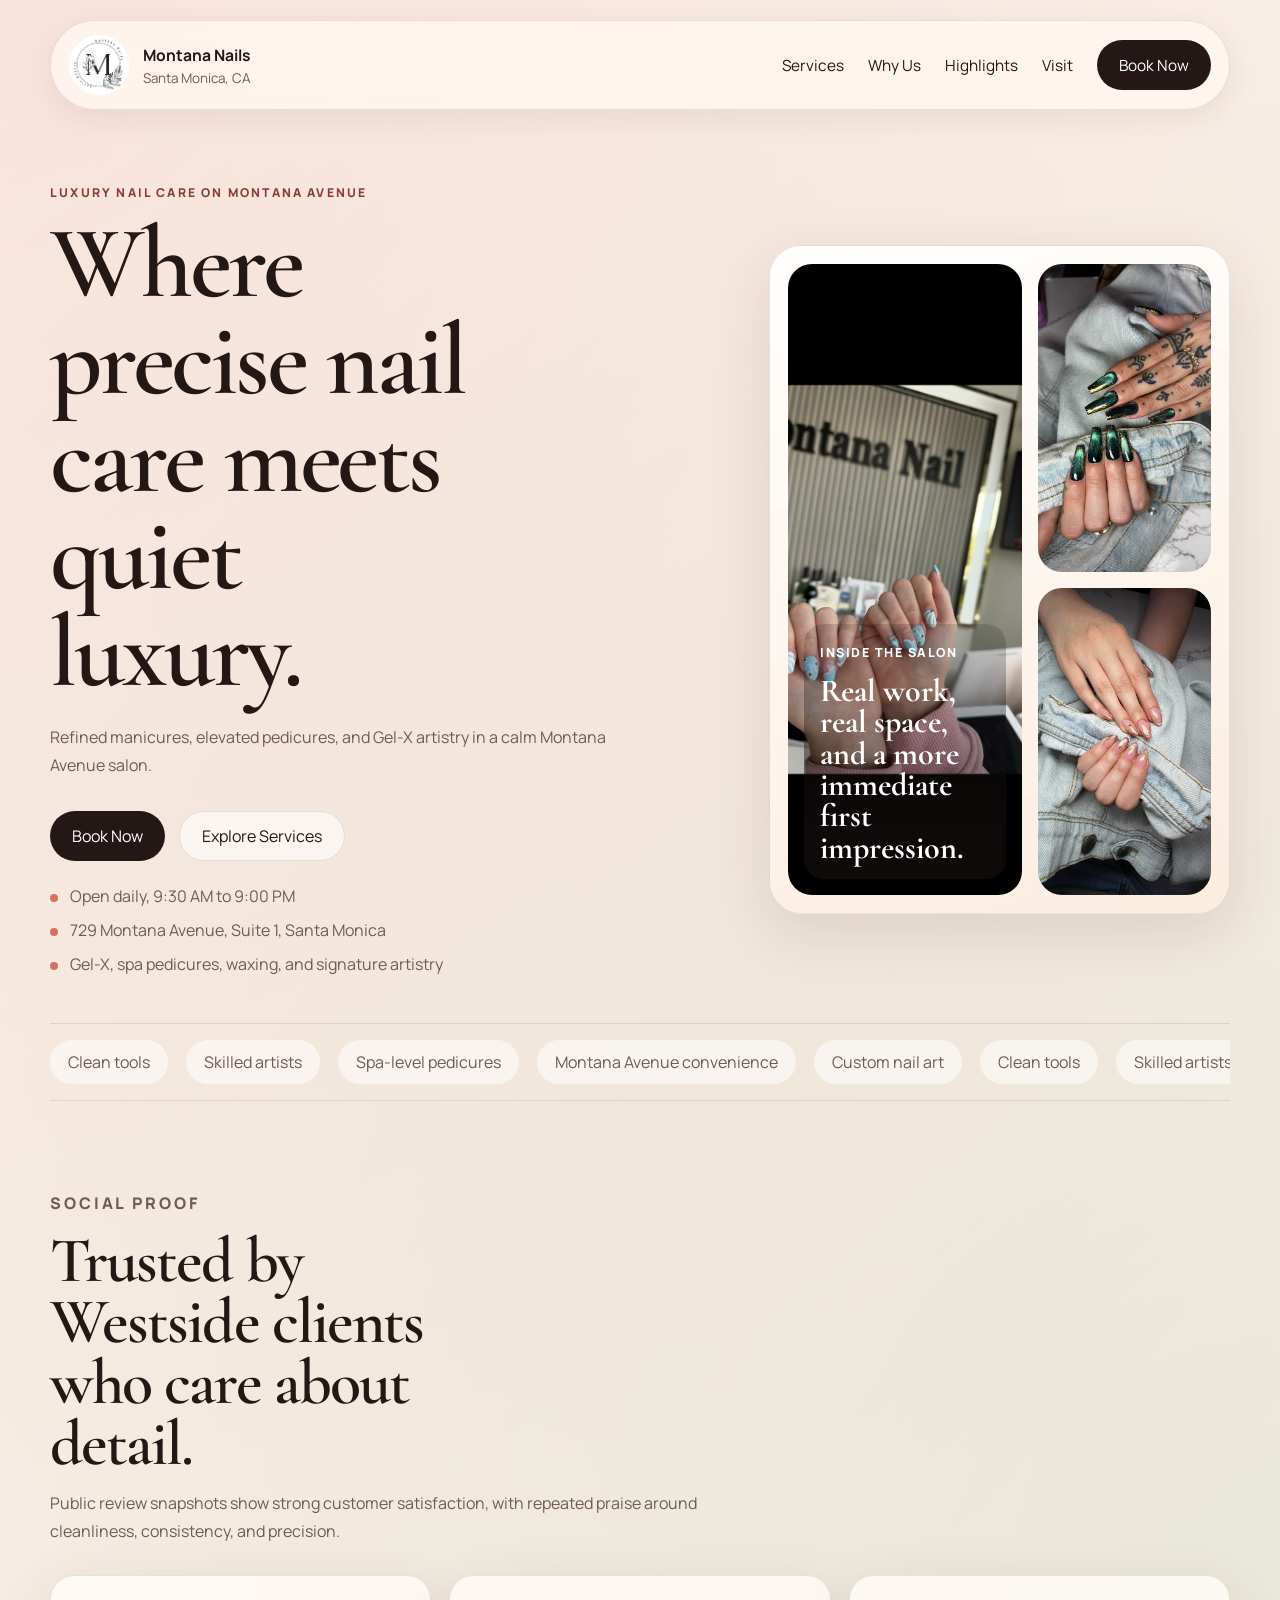
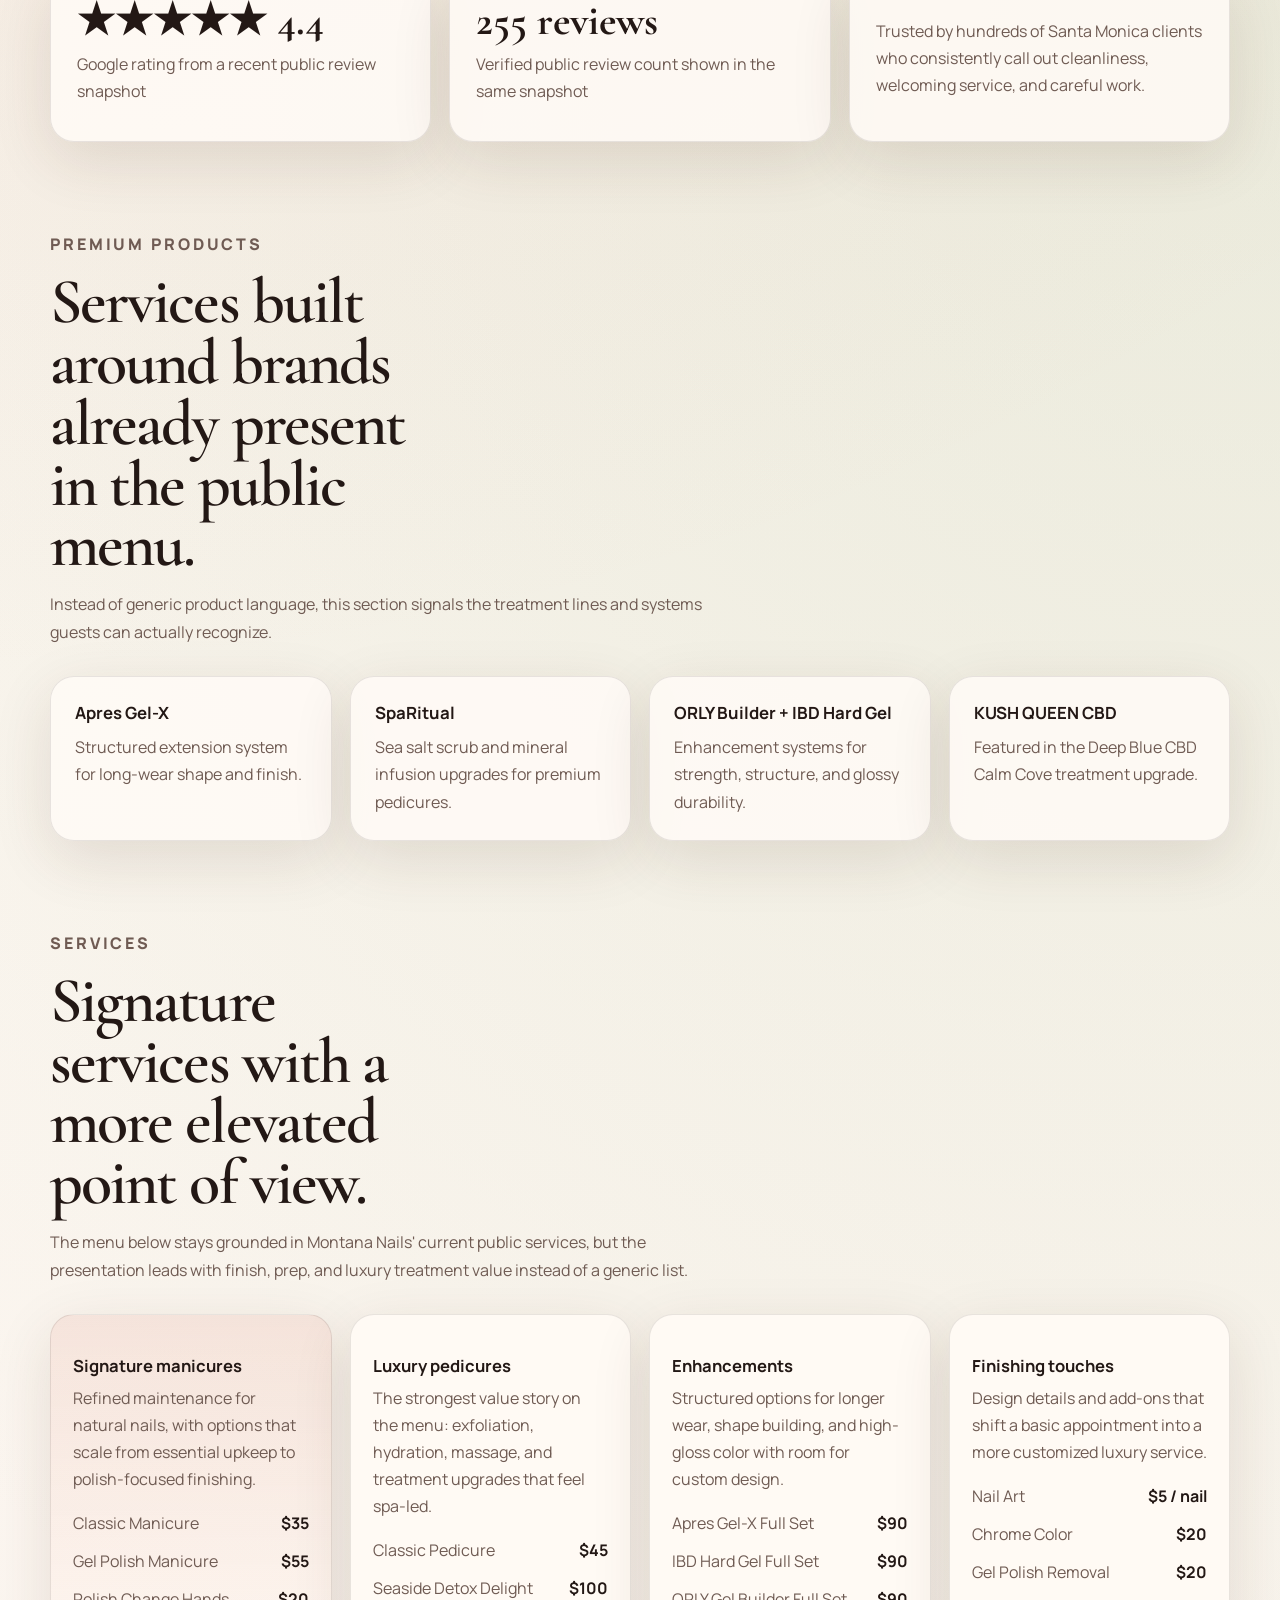
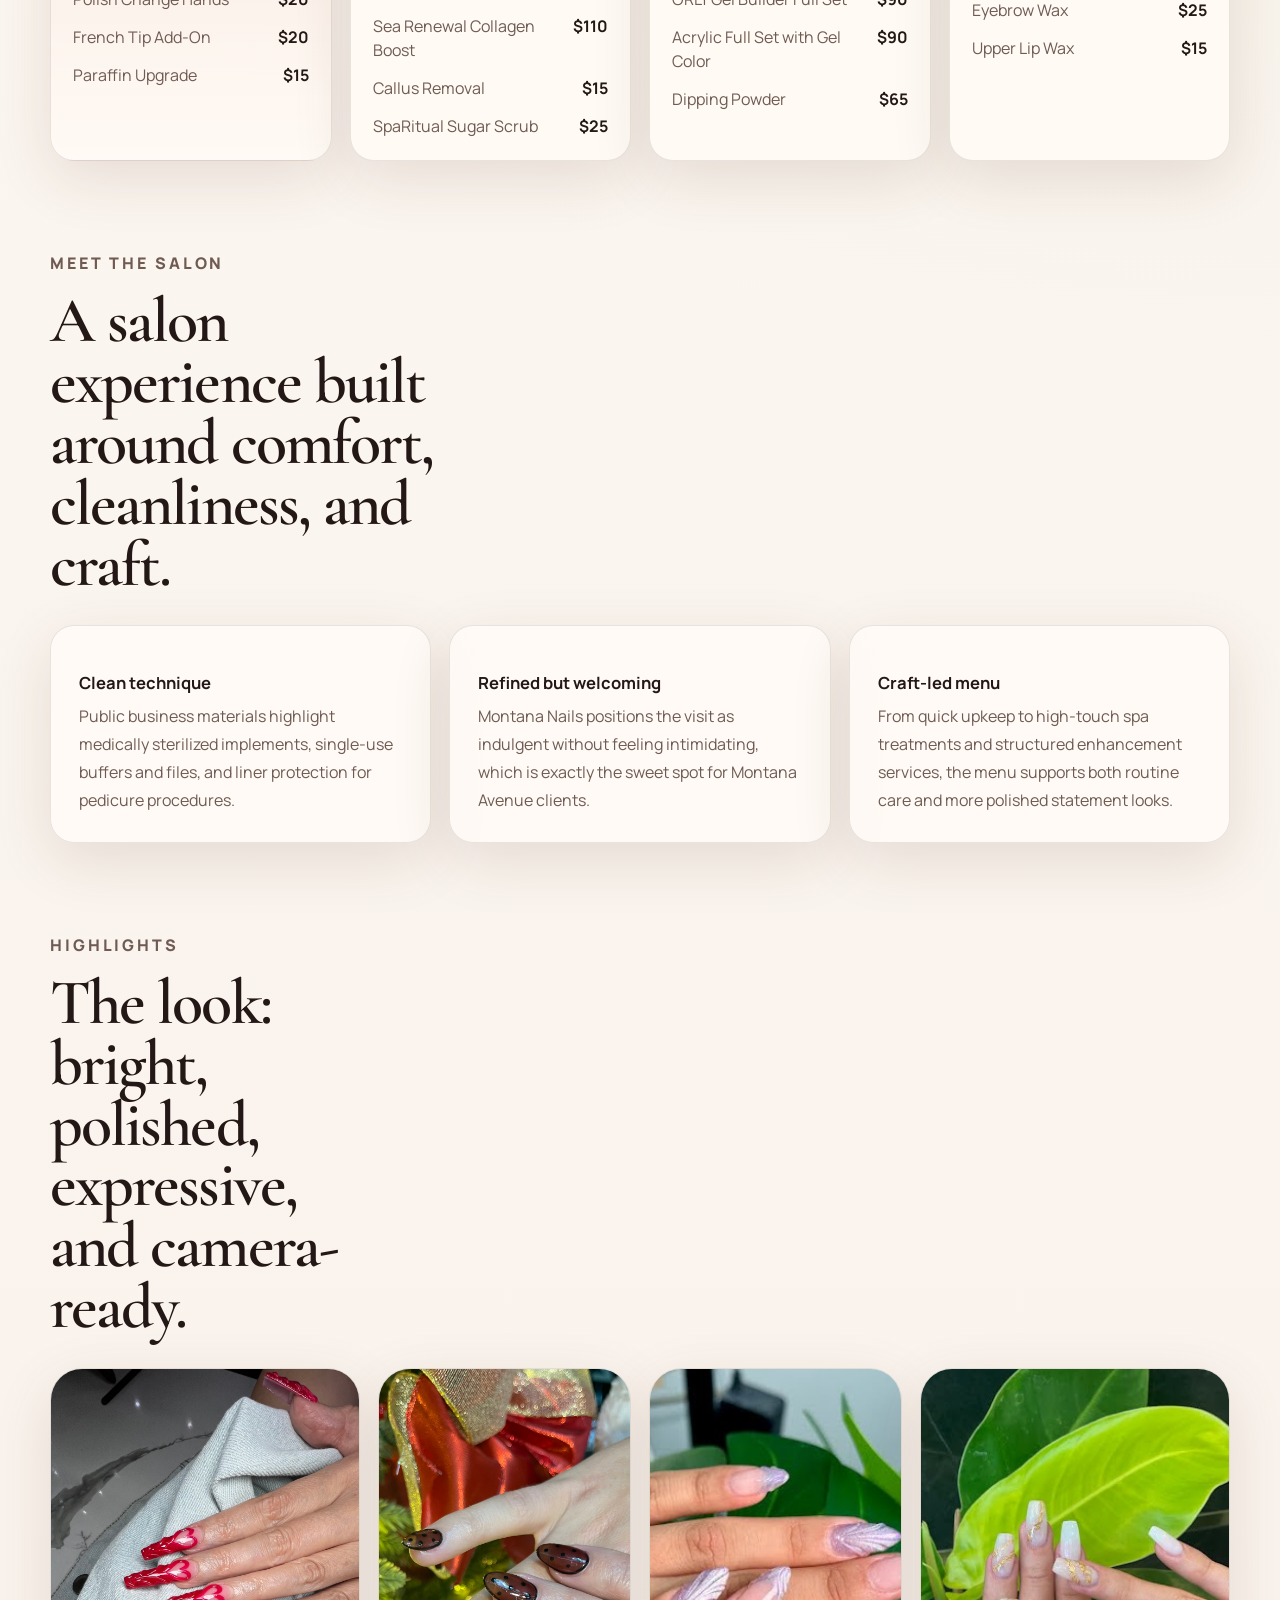
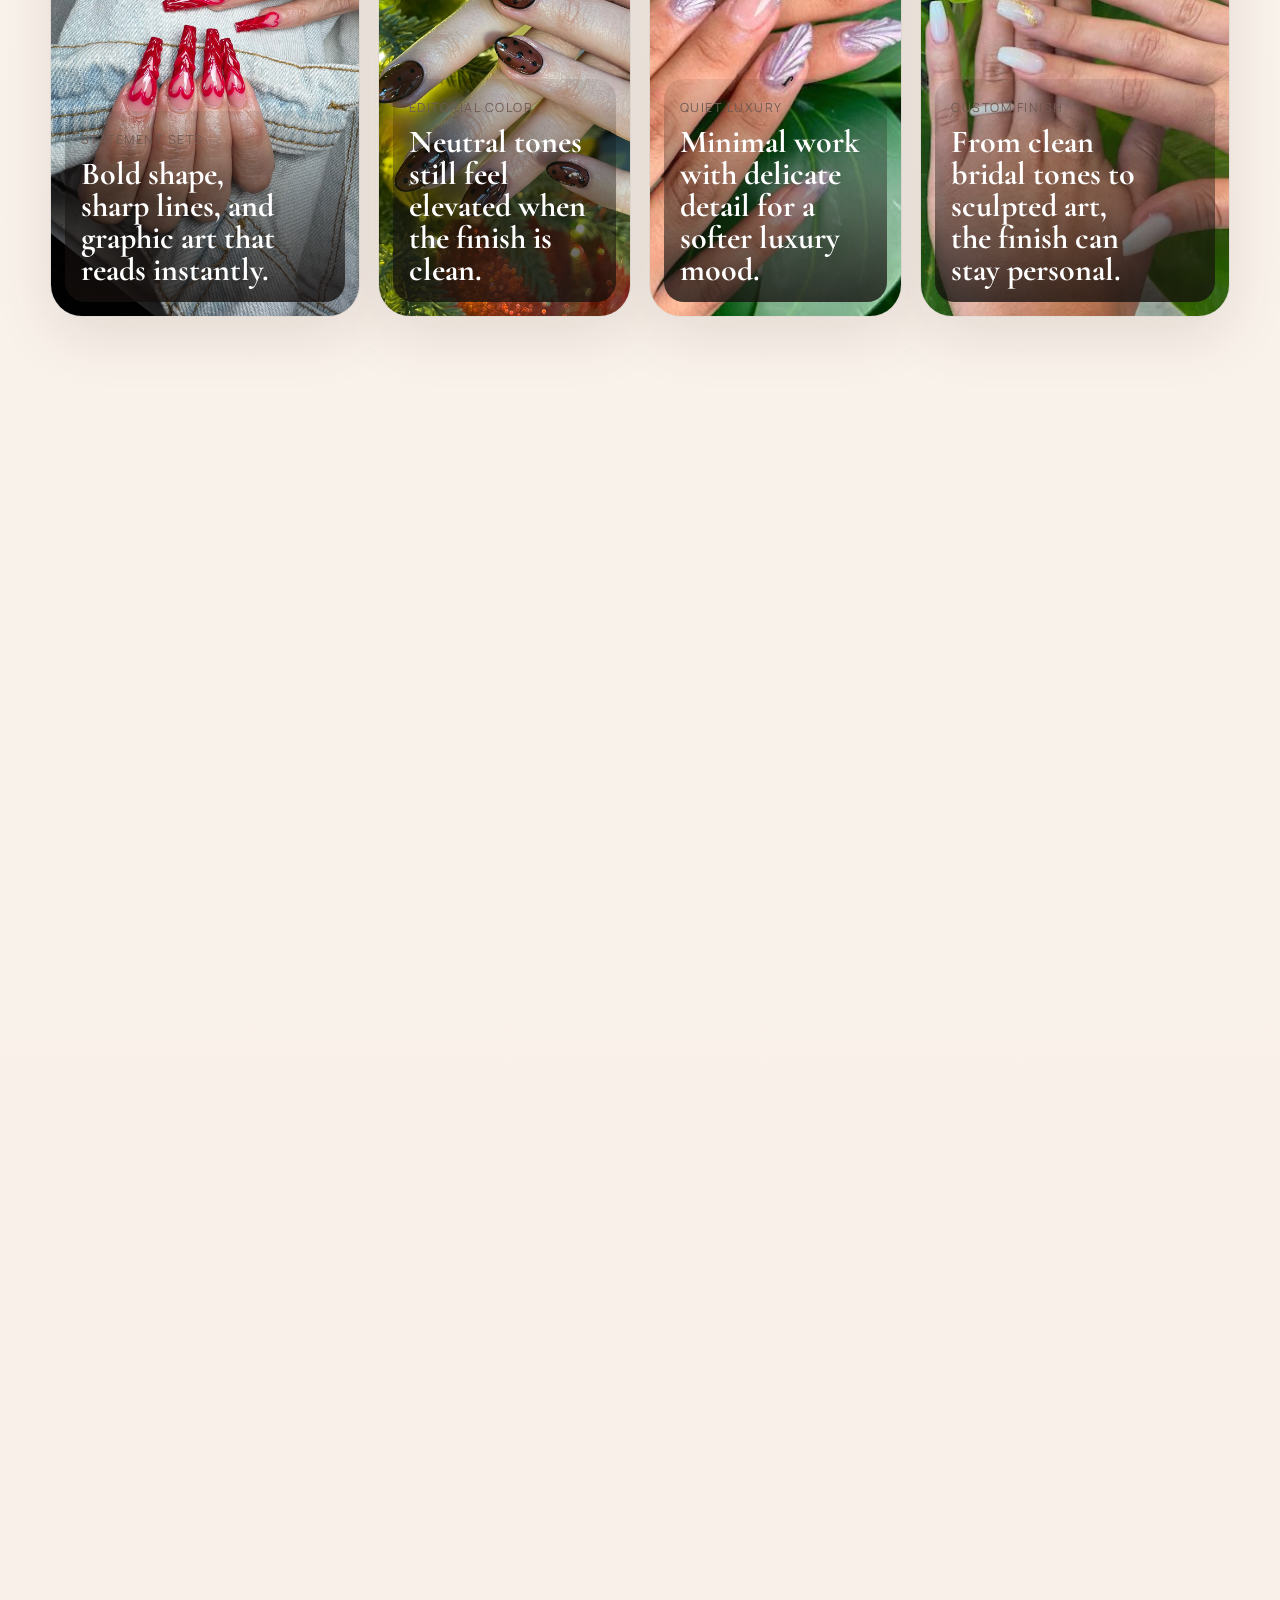
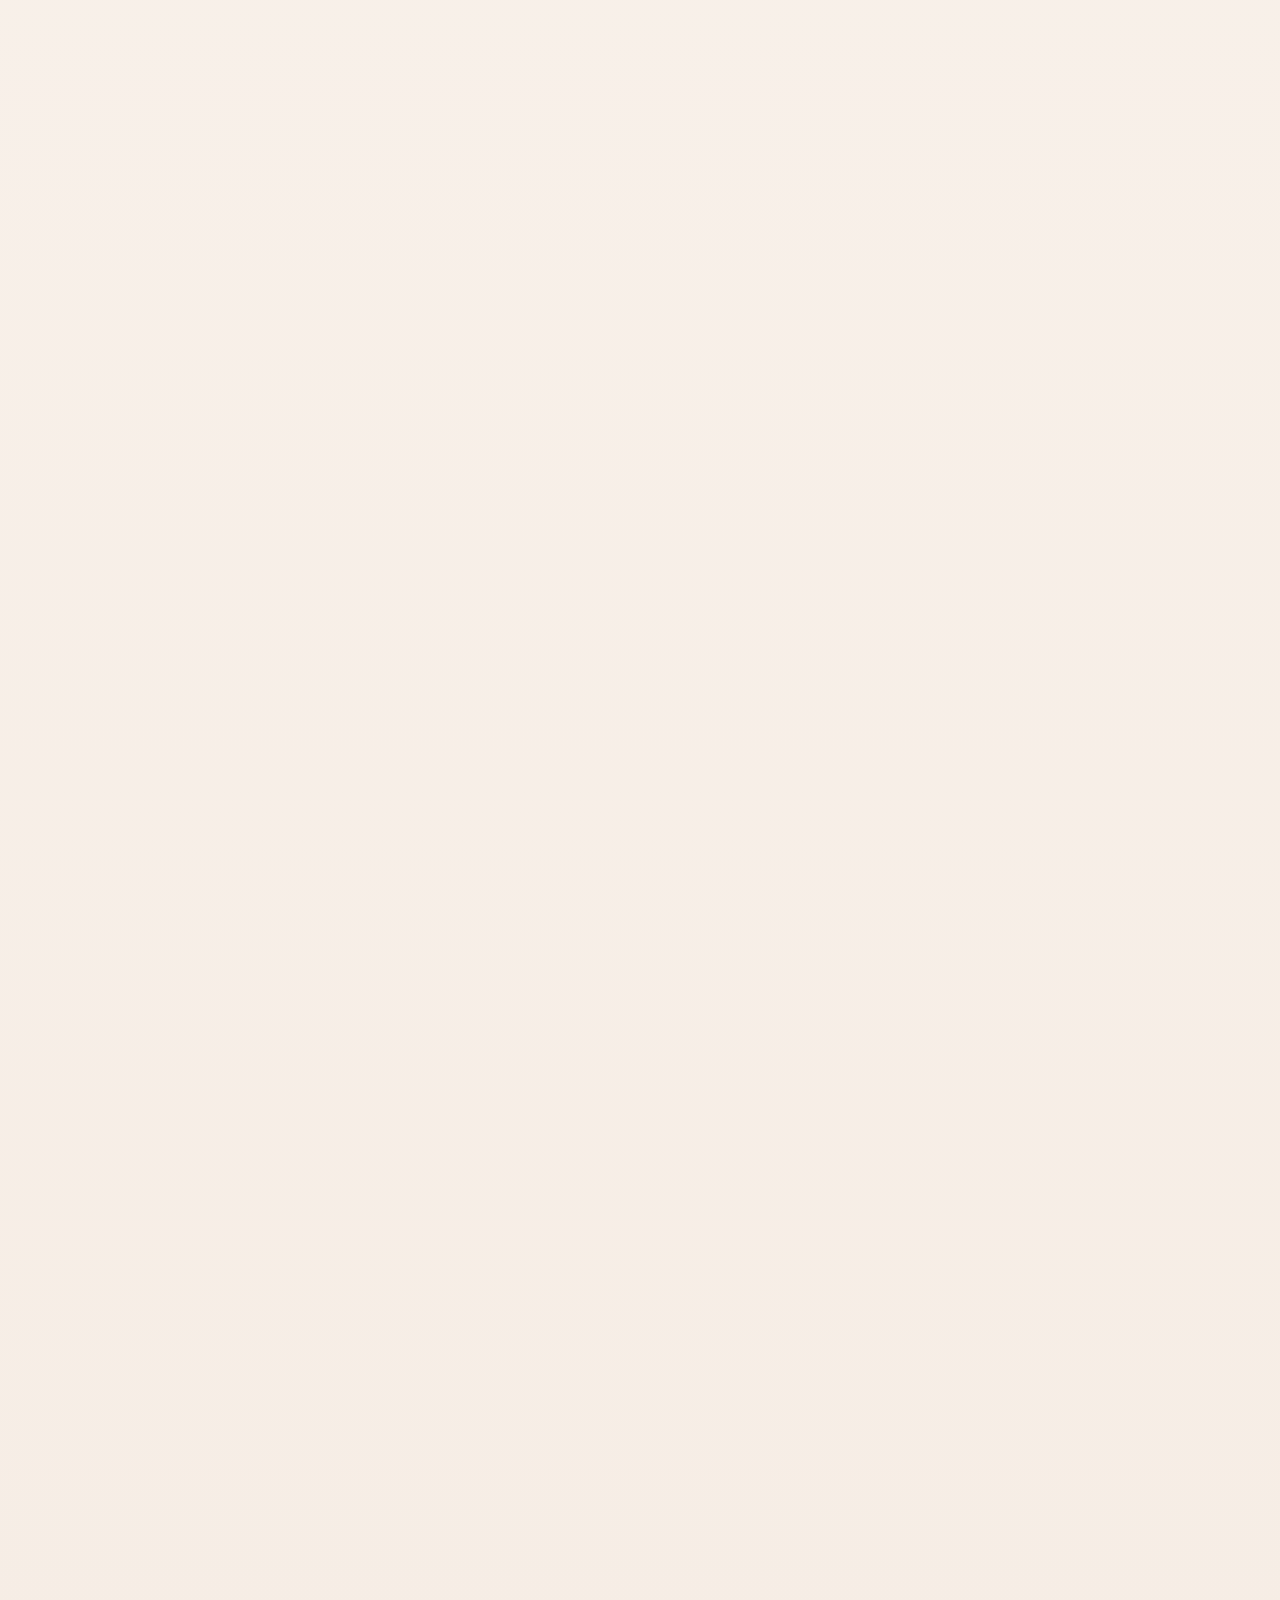
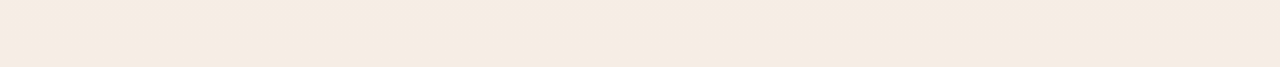
==== index.html @ d7e8578d "initial website upload" ====
<!DOCTYPE html>
<html lang="en">
  <head>
    <meta charset="UTF-8" />
    <meta name="viewport" content="width=device-width, initial-scale=1.0" />
    <title>Montana Nails | Luxury Nail Salon in Santa Monica</title>
    <meta
      name="description"
      content="Montana Nails is a luxury nail salon in Santa Monica offering Gel-X, manicures, pedicures, waxing, and elevated nail care on Montana Avenue."
    />
    <meta
      name="keywords"
      content="Montana Nails, luxury nail salon Santa Monica, Montana Ave nail salon, Gel X Santa Monica, luxury pedicure Santa Monica, manicure Santa Monica"
    />
    <link rel="preconnect" href="https://fonts.googleapis.com" />
    <link rel="preconnect" href="https://fonts.gstatic.com" crossorigin />
    <link
      href="https://fonts.googleapis.com/css2?family=Manrope:wght@400;500;600;700;800&family=Cormorant+Garamond:wght@500;600;700&display=swap"
      rel="stylesheet"
    />
    <link rel="stylesheet" href="styles.css" />
  </head>
  <body>
    <div class="page-shell">
      <header class="site-header">
        <a class="brand" href="#top" aria-label="Montana Nails home">
          <span class="brand-mark">
            <img
              src="images/logo/logo.png"
              alt="Montana Nails Santa Monica logo"
            />
          </span>
          <span class="brand-copy">
            <strong>Montana Nails</strong>
            <span>Santa Monica, CA</span>
          </span>
        </a>

        <button
          class="nav-toggle"
          type="button"
          aria-expanded="false"
          aria-controls="site-nav"
          aria-label="Open navigation"
        >
          <span></span>
          <span></span>
        </button>

        <nav class="site-nav" id="site-nav">
          <a href="#services">Services</a>
          <a href="#experience">Why Us</a>
          <a href="#gallery">Highlights</a>
          <a href="#visit">Visit</a>
          <a
            class="nav-cta"
            href="https://booking.gocheckin.net/v2/4154"
            target="_blank"
            rel="noreferrer"
            >Book Now</a
          >
        </nav>
      </header>

      <main id="top">
        <section class="hero">
          <div class="hero-copy">
            <p class="eyebrow">Luxury nail care on Montana Avenue</p>
            <h1>Where precise nail care meets quiet luxury.</h1>
            <p class="hero-text">
              Refined manicures, elevated pedicures, and Gel-X artistry in a
              calm Montana Avenue salon.
            </p>

            <div class="hero-actions">
              <a
                class="button button-primary"
                href="https://booking.gocheckin.net/v2/4154"
                target="_blank"
                rel="noreferrer"
                >Book Now</a
              >
              <a class="button button-secondary" href="#services"
                >Explore Services</a
              >
            </div>

            <ul class="hero-points" aria-label="Key salon details">
              <li>Open daily, 9:30 AM to 9:00 PM</li>
              <li>729 Montana Avenue, Suite 1, Santa Monica</li>
              <li>Gel-X, spa pedicures, waxing, and signature artistry</li>
            </ul>
          </div>

          <div class="hero-visual" aria-label="Montana Nails photo showcase">
            <article class="photo-frame photo-large">
              <img
                src="images/hero/salon-blue-set.png"
                alt="Blue nail set photographed inside Montana Nails salon"
              />
              <div class="photo-caption">
                <span>Inside the salon</span>
                <strong>Real work, real space, and a more immediate first impression.</strong>
              </div>
            </article>
            <article class="photo-frame">
              <img
                src="images/hero/green-chrome.jpeg"
                alt="Emerald chrome coffin nail set with gold detailing"
              />
            </article>
            <article class="photo-frame">
              <img
                src="images/hero/pink-gold.jpeg"
                alt="Soft pink almond nail set with glitter and gold detailing"
              />
            </article>
          </div>
        </section>

        <section class="marquee">
          <div>
            <span>Clean tools</span>
            <span>Skilled artists</span>
            <span>Spa-level pedicures</span>
            <span>Montana Avenue convenience</span>
            <span>Custom nail art</span>
            <span>Clean tools</span>
            <span>Skilled artists</span>
            <span>Spa-level pedicures</span>
            <span>Montana Avenue convenience</span>
            <span>Custom nail art</span>
          </div>
        </section>

        <section class="section proof" id="proof">
          <div class="section-heading narrow">
            <p class="eyebrow">Social proof</p>
            <h2>Trusted by Westside clients who care about detail.</h2>
            <p>
              Public review snapshots show strong customer satisfaction, with
              repeated praise around cleanliness, consistency, and precision.
            </p>
          </div>

          <div class="proof-grid">
            <article class="proof-stat">
              <strong>★★★★★ 4.4</strong>
              <span>Google rating from a recent public review snapshot</span>
            </article>
            <article class="proof-stat">
              <strong>255 reviews</strong>
              <span>Verified public review count shown in the same snapshot</span>
            </article>
            <article class="proof-quote">
              <p>
                Trusted by hundreds of Santa Monica clients who consistently
                call out cleanliness, welcoming service, and careful work.
              </p>
            </article>
          </div>
        </section>

        <section class="section brands" id="brands">
          <div class="section-heading narrow">
            <p class="eyebrow">Premium products</p>
            <h2>Services built around brands already present in the public menu.</h2>
            <p>
              Instead of generic product language, this section signals the
              treatment lines and systems guests can actually recognize.
            </p>
          </div>

          <div class="brand-grid">
            <article class="brand-card">
              <strong>Apres Gel-X</strong>
              <span>Structured extension system for long-wear shape and finish.</span>
            </article>
            <article class="brand-card">
              <strong>SpaRitual</strong>
              <span>Sea salt scrub and mineral infusion upgrades for premium pedicures.</span>
            </article>
            <article class="brand-card">
              <strong>ORLY Builder + IBD Hard Gel</strong>
              <span>Enhancement systems for strength, structure, and glossy durability.</span>
            </article>
            <article class="brand-card">
              <strong>KUSH QUEEN CBD</strong>
              <span>Featured in the Deep Blue CBD Calm Cove treatment upgrade.</span>
            </article>
          </div>
        </section>

        <section class="section" id="services">
          <div class="section-heading">
            <p class="eyebrow">Services</p>
            <h2>Signature services with a more elevated point of view.</h2>
            <p>
              The menu below stays grounded in Montana Nails' current public
              services, but the presentation leads with finish, prep, and
              luxury treatment value instead of a generic list.
            </p>
          </div>

          <div class="service-grid">
            <article class="service-card feature">
              <h3>Signature manicures</h3>
              <p class="service-intro">
                Refined maintenance for natural nails, with options that scale
                from essential upkeep to polish-focused finishing.
              </p>
              <ul>
                <li>Classic Manicure <strong>$35</strong></li>
                <li>Gel Polish Manicure <strong>$55</strong></li>
                <li>Polish Change Hands <strong>$20</strong></li>
                <li>French Tip Add-On <strong>$20</strong></li>
                <li>Paraffin Upgrade <strong>$15</strong></li>
              </ul>
            </article>

            <article class="service-card">
              <h3>Luxury pedicures</h3>
              <p class="service-intro">
                The strongest value story on the menu: exfoliation, hydration,
                massage, and treatment upgrades that feel spa-led.
              </p>
              <ul>
                <li>Classic Pedicure <strong>$45</strong></li>
                <li>Seaside Detox Delight <strong>$100</strong></li>
                <li>Sea Renewal Collagen Boost <strong>$110</strong></li>
                <li>Callus Removal <strong>$15</strong></li>
                <li>SpaRitual Sugar Scrub <strong>$25</strong></li>
              </ul>
            </article>

            <article class="service-card">
              <h3>Enhancements</h3>
              <p class="service-intro">
                Structured options for longer wear, shape building, and
                high-gloss color with room for custom design.
              </p>
              <ul>
                <li>Apres Gel-X Full Set <strong>$90</strong></li>
                <li>IBD Hard Gel Full Set <strong>$90</strong></li>
                <li>ORLY Gel Builder Full Set <strong>$90</strong></li>
                <li>Acrylic Full Set with Gel Color <strong>$90</strong></li>
                <li>Dipping Powder <strong>$65</strong></li>
              </ul>
            </article>

            <article class="service-card">
              <h3>Finishing touches</h3>
              <p class="service-intro">
                Design details and add-ons that shift a basic appointment into a
                more customized luxury service.
              </p>
              <ul>
                <li>Nail Art <strong>$5 / nail</strong></li>
                <li>Chrome Color <strong>$20</strong></li>
                <li>Gel Polish Removal <strong>$20</strong></li>
                <li>Eyebrow Wax <strong>$25</strong></li>
                <li>Upper Lip Wax <strong>$15</strong></li>
              </ul>
            </article>
          </div>
        </section>

        <section class="section experience" id="experience">
          <div class="section-heading narrow">
            <p class="eyebrow">Meet the salon</p>
            <h2>A salon experience built around comfort, cleanliness, and craft.</h2>
          </div>

          <div class="experience-grid">
            <article>
              <h3>Clean technique</h3>
              <p>
                Public business materials highlight medically sterilized
                implements, single-use buffers and files, and liner protection
                for pedicure procedures.
              </p>
            </article>
            <article>
              <h3>Refined but welcoming</h3>
              <p>
                Montana Nails positions the visit as indulgent without feeling
                intimidating, which is exactly the sweet spot for Montana
                Avenue clients.
              </p>
            </article>
            <article>
              <h3>Craft-led menu</h3>
              <p>
                From quick upkeep to high-touch spa treatments and structured
                enhancement services, the menu supports both routine care and
                more polished statement looks.
              </p>
            </article>
          </div>
        </section>

        <section class="section gallery" id="gallery">
          <div class="section-heading">
            <p class="eyebrow">Highlights</p>
            <h2>The look: bright, polished, expressive, and camera-ready.</h2>
          </div>

          <div class="gallery-grid">
            <article class="gallery-card photo-card tall">
              <img
                src="images/gallery/red-heart-set.jpeg"
                alt="Red heart-inspired long nail set"
              />
              <div class="gallery-overlay">
                <span>Statement sets</span>
                <h3>Bold shape, sharp lines, and graphic art that reads instantly.</h3>
              </div>
            </article>
            <article class="gallery-card photo-card">
              <img
                src="images/gallery/sheer-brown-holiday.jpeg"
                alt="Sheer brown holiday-inspired nail set"
              />
              <div class="gallery-overlay">
                <span>Editorial color</span>
                <h3>Neutral tones still feel elevated when the finish is clean.</h3>
              </div>
            </article>
            <article class="gallery-card photo-card">
              <img
                src="images/gallery/soft-pink-leaf.jpg"
                alt="Soft natural pink nail set near green leaves"
              />
              <div class="gallery-overlay">
                <span>Quiet luxury</span>
                <h3>Minimal work with delicate detail for a softer luxury mood.</h3>
              </div>
            </article>
            <article class="gallery-card photo-card tall">
              <img
                src="images/gallery/white-gold-leaf.jpg"
                alt="White and gold nail set photographed near green leaves"
              />
              <div class="gallery-overlay">
                <span>Custom finish</span>
                <h3>From clean bridal tones to sculpted art, the finish can stay personal.</h3>
              </div>
            </article>
          </div>
        </section>

        <section class="section lookbook" id="lookbook">
          <div class="section-heading">
            <p class="eyebrow">Photo gallery</p>
            <h2>More real sets from Montana Nails.</h2>
            <p>
              A wider mix of shapes, finishes, bridal tones, soft pinks, and
              detailed art pulled from the images you added to the project.
            </p>
          </div>

          <div class="lookbook-grid">
            <figure class="lookbook-card">
              <img
                src="images/gallery/soft-nude-almond.jpg"
                alt="Soft nude almond nail set with subtle gold accents"
              />
            </figure>
            <figure class="lookbook-card">
              <img
                src="images/gallery/pink-almond.jpg"
                alt="Pink almond nail set"
              />
            </figure>
            <figure class="lookbook-card">
              <img
                src="images/gallery/mint-star-almond.jpg"
                alt="Mint and nude almond nail set with star details"
              />
            </figure>
            <figure class="lookbook-card">
              <img
                src="images/gallery/soft-yellow-floral-a.jpg"
                alt="Soft yellow and nude nail set"
              />
            </figure>
            <figure class="lookbook-card">
              <img
                src="images/gallery/soft-yellow-floral-b.jpg"
                alt="Soft yellow and nude nail set close-up"
              />
            </figure>
            <figure class="lookbook-card">
              <img
                src="images/gallery/french-pink.jpg"
                alt="French tip nail set with pink base"
              />
            </figure>
            <figure class="lookbook-card">
              <img
                src="images/gallery/soft-pink-leaf.jpg"
                alt="Soft pink almond nail set near green leaves"
              />
            </figure>
            <figure class="lookbook-card">
              <img
                src="images/gallery/white-gold-leaf.jpg"
                alt="White and gold nail set near green leaves"
              />
            </figure>
            <figure class="lookbook-card">
              <img
                src="images/hero/green-chrome.jpeg"
                alt="Emerald chrome coffin nail set with gold detailing"
              />
            </figure>
            <figure class="lookbook-card">
              <img
                src="images/hero/salon-blue-set.png"
                alt="Blue heart nail set photographed inside Montana Nails salon"
              />
            </figure>
            <figure class="lookbook-card">
              <img
                src="images/gallery/sheer-brown-holiday.jpeg"
                alt="Sheer brown holiday-inspired nail set"
              />
            </figure>
            <figure class="lookbook-card">
              <img
                src="images/gallery/red-heart-set.jpeg"
                alt="Red heart-inspired long nail set"
              />
            </figure>
            <figure class="lookbook-card">
              <img
                src="images/hero/pink-gold.jpeg"
                alt="Soft pink almond nail set with glitter and gold detailing"
              />
            </figure>
          </div>
        </section>

        <section class="section visit" id="visit">
          <div class="visit-card">
            <div class="visit-copy">
              <p class="eyebrow">Visit Montana Nails</p>
              <h2>Your next appointment starts with one quick call.</h2>
              <p>
                Walk-ins may be available, but calling ahead is the best way to
                confirm timing, request a specific service, or ask about custom
                art.
              </p>

              <div class="contact-list">
                <a href="tel:3103935836">310-393-5836</a>
                <a href="mailto:montananails90403@gmail.com"
                  >montananails90403@gmail.com</a
                >
                <a
                  href="https://maps.google.com/?q=729+Montana+Avenue+Suite+1+Santa+Monica+CA+90403"
                  target="_blank"
                  rel="noreferrer"
                  >729 Montana Avenue, Suite 1, Santa Monica, CA 90403</a
                >
              </div>
            </div>

            <div class="visit-panel">
              <div class="hours">
                <p>Business hours</p>
                <strong>Mon - Sun</strong>
                <span>9:30 AM - 9:00 PM</span>
              </div>
              <div class="booking-block">
                <p>Booking</p>
                <span>
                  Call to confirm availability, custom art requests, and the
                  most current appointment options.
                </span>
              </div>
              <div class="panel-actions">
                <a
                  class="button button-primary"
                  href="https://booking.gocheckin.net/v2/4154"
                  target="_blank"
                  rel="noreferrer"
                  >Book Now</a
                >
              </div>
            </div>
          </div>

          <div class="map-frame">
            <iframe
              title="Montana Nails map"
              src="https://www.google.com/maps?q=729+Montana+Avenue+Suite+1+Santa+Monica+CA+90403&z=15&output=embed"
              loading="lazy"
              referrerpolicy="no-referrer-when-downgrade"
            ></iframe>
          </div>
        </section>
      </main>
    </div>

    <script src="script.js"></script>
  </body>
</html>
---- styles.css ----
:root {
  --bg: #fbf5ef;
  --bg-strong: #f1e0d3;
  --surface: rgba(255, 252, 248, 0.8);
  --surface-strong: #fffaf4;
  --text: #231815;
  --muted: #6f5b53;
  --line: rgba(35, 24, 21, 0.1);
  --accent: #d86f5d;
  --accent-deep: #8b3d35;
  --sage: #b9c7a1;
  --sand: #ead6bf;
  --ink: #28313b;
  --shadow: 0 18px 60px rgba(72, 39, 28, 0.12);
  --radius-xl: 32px;
  --radius-lg: 24px;
  --radius-md: 18px;
}

* {
  box-sizing: border-box;
}

html {
  scroll-behavior: smooth;
}

body {
  margin: 0;
  font-family: "Manrope", sans-serif;
  color: var(--text);
  background:
    radial-gradient(circle at top left, rgba(216, 111, 93, 0.16), transparent 28%),
    radial-gradient(circle at right 20%, rgba(185, 199, 161, 0.28), transparent 30%),
    linear-gradient(180deg, #fffaf4 0%, var(--bg) 45%, #f6ede5 100%);
}

body.nav-open {
  overflow: hidden;
}

a {
  color: inherit;
  text-decoration: none;
}

.page-shell {
  width: min(1180px, calc(100% - 32px));
  margin: 0 auto;
  padding-bottom: 56px;
}

.site-header {
  position: sticky;
  top: 14px;
  z-index: 10;
  display: flex;
  align-items: center;
  justify-content: space-between;
  gap: 20px;
  margin-top: 20px;
  padding: 14px 18px;
  border: 1px solid var(--line);
  border-radius: 999px;
  background: rgba(255, 248, 241, 0.78);
  backdrop-filter: blur(18px);
  box-shadow: 0 8px 30px rgba(54, 32, 23, 0.08);
}

.brand {
  display: inline-flex;
  align-items: center;
  gap: 14px;
}

.brand-mark {
  display: block;
  width: 60px;
  height: 60px;
  border-radius: 50%;
  overflow: hidden;
  flex: 0 0 auto;
}

.brand-mark img {
  display: block;
  width: 100%;
  height: 100%;
  object-fit: cover;
}

.brand-copy {
  display: flex;
  flex-direction: column;
  gap: 3px;
}

.brand-copy strong {
  font-size: 0.98rem;
}

.brand-copy span {
  color: var(--muted);
  font-size: 0.84rem;
}

.site-nav {
  display: flex;
  align-items: center;
  gap: 24px;
  font-size: 0.96rem;
}

.nav-cta,
.button {
  display: inline-flex;
  align-items: center;
  justify-content: center;
  min-height: 50px;
  padding: 0 22px;
  border-radius: 999px;
  transition: transform 180ms ease, background-color 180ms ease, color 180ms ease,
    border-color 180ms ease;
}

.nav-cta,
.button-primary {
  background: var(--text);
  color: white;
}

.button-secondary {
  border: 1px solid var(--line);
  background: rgba(255, 255, 255, 0.6);
}

.nav-toggle {
  display: none;
  width: 48px;
  height: 48px;
  border: 0;
  border-radius: 50%;
  background: transparent;
  padding: 0;
  cursor: pointer;
}

.nav-toggle span {
  display: block;
  width: 20px;
  height: 2px;
  margin: 5px auto;
  background: var(--text);
  transition: transform 180ms ease, opacity 180ms ease;
}

.hero {
  display: grid;
  grid-template-columns: 1.2fr 0.8fr;
  gap: 28px;
  padding: 74px 0 48px;
  align-items: center;
}

.eyebrow {
  margin: 0 0 14px;
  color: var(--accent-deep);
  text-transform: uppercase;
  letter-spacing: 0.18em;
  font-size: 0.76rem;
  font-weight: 800;
}

.hero h1,
.section-heading h2,
.visit-copy h2 {
  margin: 0;
  font-family: "Cormorant Garamond", serif;
  font-weight: 600;
  line-height: 0.95;
  letter-spacing: -0.03em;
}

.hero h1 {
  font-size: clamp(3.5rem, 8vw, 6.7rem);
  max-width: 9ch;
}

.hero-text,
.section-heading p,
.visit-copy p,
.experience p {
  color: var(--muted);
  line-height: 1.75;
  font-size: 1rem;
}

.hero-text {
  max-width: 58ch;
  margin: 22px 0 0;
}

.hero-actions {
  display: flex;
  flex-wrap: wrap;
  gap: 14px;
  margin: 32px 0 24px;
}

.hero-points {
  display: grid;
  gap: 12px;
  padding: 0;
  margin: 0;
  list-style: none;
  color: var(--muted);
}

.hero-points li::before {
  content: "";
  display: inline-block;
  width: 8px;
  height: 8px;
  margin-right: 12px;
  border-radius: 50%;
  background: var(--accent);
}

.hero-visual,
.service-card,
.visit-card,
.gallery-card,
.experience article {
  border: 1px solid var(--line);
  box-shadow: var(--shadow);
}

.hero-visual {
  display: grid;
  grid-template-columns: 1.15fr 0.85fr;
  gap: 16px;
  padding: 18px;
  border-radius: var(--radius-xl);
  background:
    linear-gradient(160deg, rgba(255, 255, 255, 0.86), rgba(251, 235, 221, 0.9)),
    var(--surface);
}

.photo-frame {
  position: relative;
  overflow: hidden;
  min-height: 180px;
  border-radius: 24px;
  background: #e8ddd3;
}

.photo-frame img {
  display: block;
  width: 100%;
  height: 100%;
  object-fit: cover;
}

.photo-large {
  grid-row: span 2;
  min-height: 376px;
}

.photo-caption {
  position: absolute;
  right: 16px;
  bottom: 16px;
  left: 16px;
  padding: 16px;
  border-radius: 20px;
  background: linear-gradient(180deg, rgba(20, 15, 13, 0.15), rgba(20, 15, 13, 0.72));
  color: white;
}

.photo-caption span {
  position: relative;
  display: inline-block;
  margin-bottom: 14px;
  text-transform: uppercase;
  letter-spacing: 0.12em;
  font-size: 0.78rem;
  font-weight: 800;
}

.photo-caption strong {
  display: block;
  margin: 0;
  font-family: "Cormorant Garamond", serif;
  font-size: 2rem;
  line-height: 0.98;
}

.service-card h3,
.experience h3,
.gallery-card h3 {
  display: block;
  margin-bottom: 8px;
  font-size: 1.04rem;
}

.proof-grid {
  display: grid;
  grid-template-columns: repeat(3, minmax(0, 1fr));
  gap: 18px;
}

.proof-stat,
.proof-quote {
  padding: 26px;
  border-radius: var(--radius-lg);
  border: 1px solid var(--line);
  background: rgba(255, 251, 246, 0.86);
  box-shadow: var(--shadow);
}

.proof-stat strong {
  display: block;
  margin-bottom: 10px;
  font-family: "Cormorant Garamond", serif;
  font-size: 2.6rem;
  line-height: 0.95;
}

.proof-stat span,
.proof-quote p,
.booking-block span {
  color: var(--muted);
  line-height: 1.7;
}

.brand-grid {
  display: grid;
  grid-template-columns: repeat(4, minmax(0, 1fr));
  gap: 18px;
}

.brand-card {
  padding: 24px;
  border-radius: var(--radius-lg);
  border: 1px solid var(--line);
  background: rgba(255, 251, 246, 0.86);
  box-shadow: var(--shadow);
}

.brand-card strong {
  display: block;
  margin-bottom: 10px;
  font-size: 1.05rem;
}

.brand-card span {
  color: var(--muted);
  line-height: 1.7;
}

.marquee {
  overflow: hidden;
  padding: 16px 0;
  border-top: 1px solid var(--line);
  border-bottom: 1px solid var(--line);
}

.marquee div {
  display: flex;
  width: max-content;
  gap: 18px;
  animation: drift 20s linear infinite;
}

.marquee span {
  padding: 11px 18px;
  border-radius: 999px;
  background: rgba(255, 255, 255, 0.55);
  color: var(--muted);
}

.section {
  padding: 88px 0 0;
}

.section-heading {
  display: grid;
  gap: 14px;
  margin-bottom: 30px;
}

.section-heading h2,
.visit-copy h2 {
  font-size: clamp(2.7rem, 5vw, 4.4rem);
  max-width: 11ch;
}

.section-heading.narrow h2 {
  max-width: 13ch;
}

.section-heading p {
  max-width: 66ch;
  margin: 0;
}

.service-grid {
  display: grid;
  grid-template-columns: repeat(4, minmax(0, 1fr));
  gap: 18px;
}

.service-card {
  padding: 22px;
  border-radius: var(--radius-lg);
  background: var(--surface-strong);
}

.service-card.feature {
  background: linear-gradient(180deg, rgba(216, 111, 93, 0.12), rgba(255, 250, 244, 0.96));
}

.service-card ul {
  display: grid;
  gap: 14px;
  padding: 0;
  margin: 0;
  list-style: none;
  color: var(--muted);
}

.service-intro {
  margin: 0 0 18px;
  color: var(--muted);
  line-height: 1.7;
}

.service-card li {
  display: flex;
  justify-content: space-between;
  gap: 12px;
  line-height: 1.5;
}

.service-card strong {
  color: var(--text);
  white-space: nowrap;
}

.experience-grid {
  display: grid;
  grid-template-columns: repeat(3, minmax(0, 1fr));
  gap: 18px;
}

.experience article {
  padding: 28px;
  border-radius: var(--radius-lg);
  background: rgba(255, 251, 246, 0.84);
}

.experience p,
.gallery-card span,
.contact-list a,
.hours span {
  margin: 0;
  color: var(--muted);
}

.gallery-grid {
  display: grid;
  grid-template-columns: 1.1fr 0.9fr 0.9fr 1.1fr;
  gap: 18px;
}

.gallery-card {
  position: relative;
  min-height: 240px;
  border-radius: var(--radius-xl);
  overflow: hidden;
}

.gallery-card.tall {
  min-height: 320px;
}

.photo-card img {
  display: block;
  width: 100%;
  height: 100%;
  object-fit: cover;
}

.gallery-overlay {
  position: absolute;
  right: 14px;
  bottom: 14px;
  left: 14px;
  padding: 16px;
  border-radius: 20px;
  background: linear-gradient(180deg, rgba(20, 15, 13, 0.08), rgba(20, 15, 13, 0.78));
  color: white;
}

.gallery-overlay span {
  display: inline-block;
  margin-bottom: 10px;
  font-size: 0.78rem;
  letter-spacing: 0.12em;
  text-transform: uppercase;
}

.gallery-overlay h3 {
  margin: 0;
  max-width: 13ch;
  font-family: "Cormorant Garamond", serif;
  font-size: 2rem;
  line-height: 1;
}

.visit-card {
  display: grid;
  grid-template-columns: 1.1fr 0.9fr;
  gap: 24px;
  padding: 28px;
  border-radius: 36px;
  background:
    linear-gradient(140deg, rgba(255, 250, 244, 0.94), rgba(241, 224, 211, 0.8)),
    var(--surface);
}

.contact-list {
  display: grid;
  gap: 12px;
  margin-top: 24px;
}

.contact-list a {
  font-size: 1.02rem;
}

.visit-panel {
  display: grid;
  gap: 20px;
  align-content: start;
  padding: 24px;
  border-radius: var(--radius-lg);
  background: rgba(255, 255, 255, 0.64);
  border: 1px solid var(--line);
}

.booking-block {
  display: grid;
  gap: 10px;
  padding: 18px;
  border-radius: 20px;
  background: rgba(255, 255, 255, 0.62);
}

.booking-block p {
  margin: 0;
  text-transform: uppercase;
  letter-spacing: 0.15em;
  font-size: 0.78rem;
  color: var(--accent-deep);
  font-weight: 800;
}

.hours {
  display: grid;
  gap: 10px;
}

.hours p {
  margin: 0;
  text-transform: uppercase;
  letter-spacing: 0.15em;
  font-size: 0.78rem;
  color: var(--accent-deep);
  font-weight: 800;
}

.hours strong {
  font-size: 1.5rem;
}

.panel-actions {
  display: flex;
  flex-wrap: wrap;
  gap: 12px;
}

.map-frame {
  margin-top: 22px;
  overflow: hidden;
  border-radius: 28px;
  border: 1px solid var(--line);
  box-shadow: var(--shadow);
}

.map-frame iframe {
  display: block;
  width: 100%;
  height: 320px;
  border: 0;
}

.lookbook-grid {
  display: grid;
  grid-template-columns: repeat(4, minmax(0, 1fr));
  gap: 18px;
}

.lookbook-card {
  margin: 0;
  overflow: hidden;
  border-radius: var(--radius-lg);
  border: 1px solid var(--line);
  background: rgba(255, 251, 246, 0.9);
  box-shadow: var(--shadow);
}

.lookbook-card img {
  display: block;
  width: 100%;
  aspect-ratio: 4 / 5;
  object-fit: cover;
}

.button:hover,
.nav-cta:hover,
.site-nav a:hover {
  transform: translateY(-1px);
}

.reveal {
  opacity: 0;
  transform: translateY(24px);
  transition: opacity 500ms ease, transform 500ms ease;
}

.reveal.is-visible {
  opacity: 1;
  transform: translateY(0);
}

@keyframes drift {
  from {
    transform: translateX(0);
  }

  to {
    transform: translateX(-50%);
  }
}

@media (max-width: 980px) {
  .site-header {
    border-radius: 28px;
  }

  .nav-toggle {
    display: inline-block;
  }

  .site-nav {
    position: absolute;
    top: calc(100% + 12px);
    right: 0;
    left: 0;
    display: none;
    flex-direction: column;
    align-items: stretch;
    padding: 18px;
    border-radius: 28px;
    border: 1px solid var(--line);
    background: rgba(255, 248, 241, 0.96);
    box-shadow: var(--shadow);
  }

  .site-header.nav-open .site-nav {
    display: flex;
  }

  .hero,
  .visit-card,
  .proof-grid,
  .brand-grid,
  .service-grid,
  .experience-grid,
  .gallery-grid,
  .lookbook-grid,
  .hero-visual {
    grid-template-columns: 1fr;
  }

  .hero {
    padding-top: 44px;
  }

  .hero h1 {
    max-width: 10ch;
  }

  .gallery-card h3,
  .section-heading h2,
  .visit-copy h2 {
    max-width: none;
  }

  .photo-large {
    min-height: 240px;
  }
}

@media (max-width: 640px) {
  .page-shell {
    width: min(100% - 20px, 1180px);
  }

  .site-header {
    top: 10px;
    padding: 12px 14px;
  }

  .brand-copy span {
    display: none;
  }

  .brand-mark {
    width: 52px;
    height: 52px;
  }

  .hero h1 {
    font-size: clamp(3rem, 18vw, 4.4rem);
  }

  .hero-actions,
  .panel-actions {
    flex-direction: column;
  }

  .button,
  .nav-cta {
    width: 100%;
  }

  .hero-visual,
  .service-card,
  .visit-card,
  .experience article,
  .gallery-card {
    border-radius: 24px;
  }
}

@media (prefers-reduced-motion: reduce) {
  html {
    scroll-behavior: auto;
  }

  .marquee div,
  .reveal {
    animation: none;
    transition: none;
  }

  .reveal {
    opacity: 1;
    transform: none;
  }
}
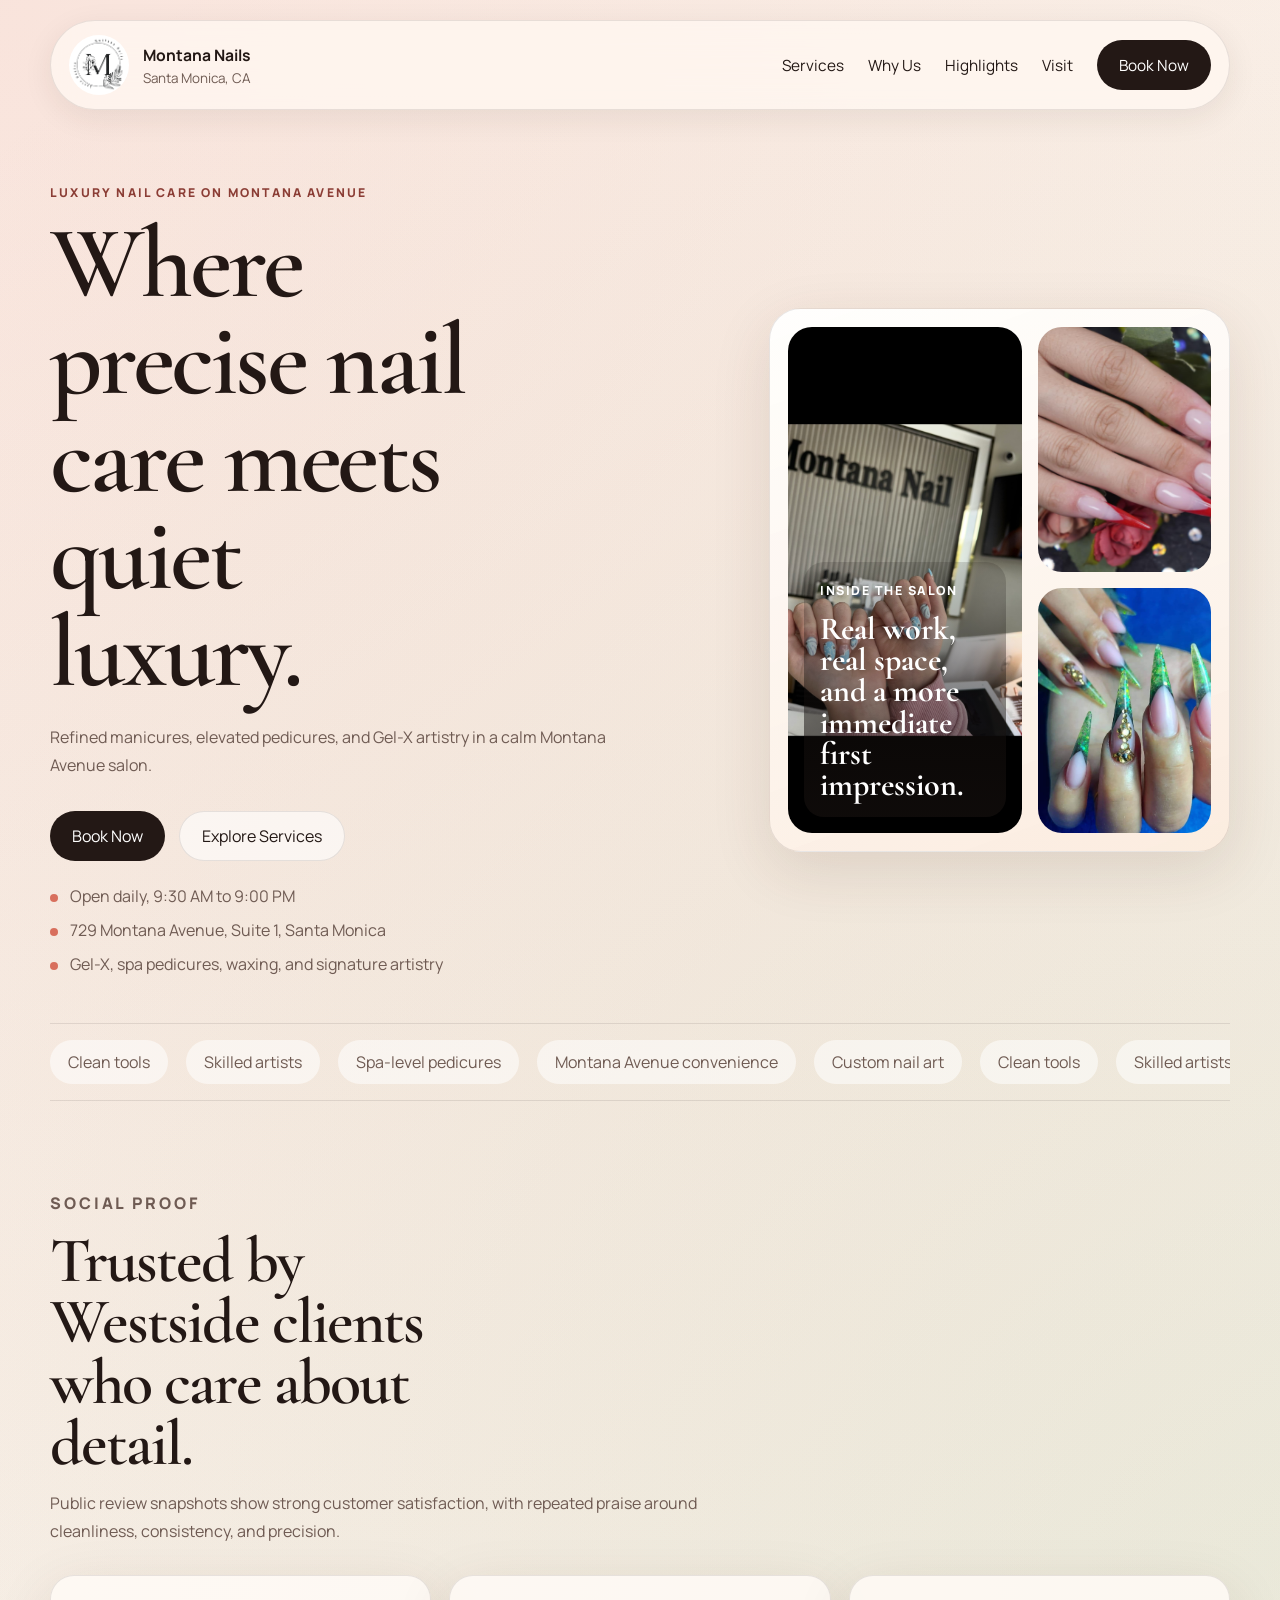
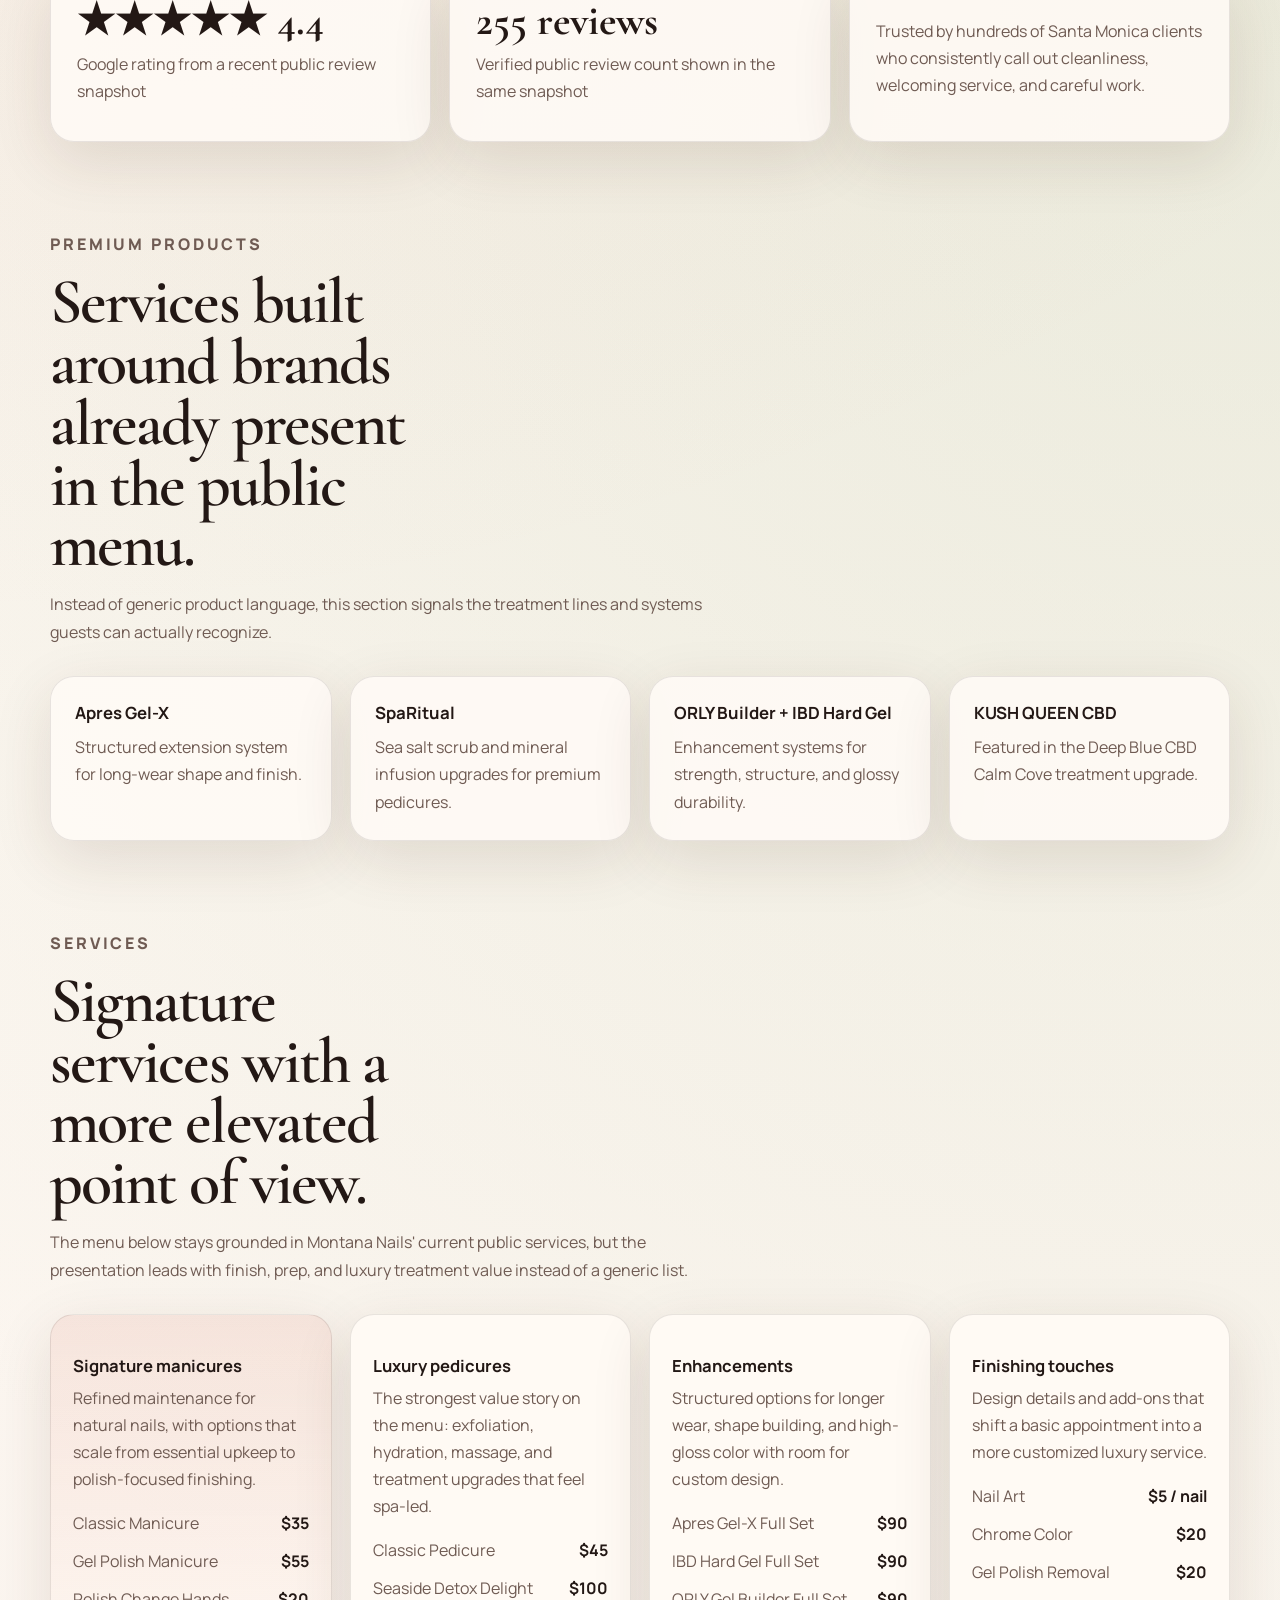
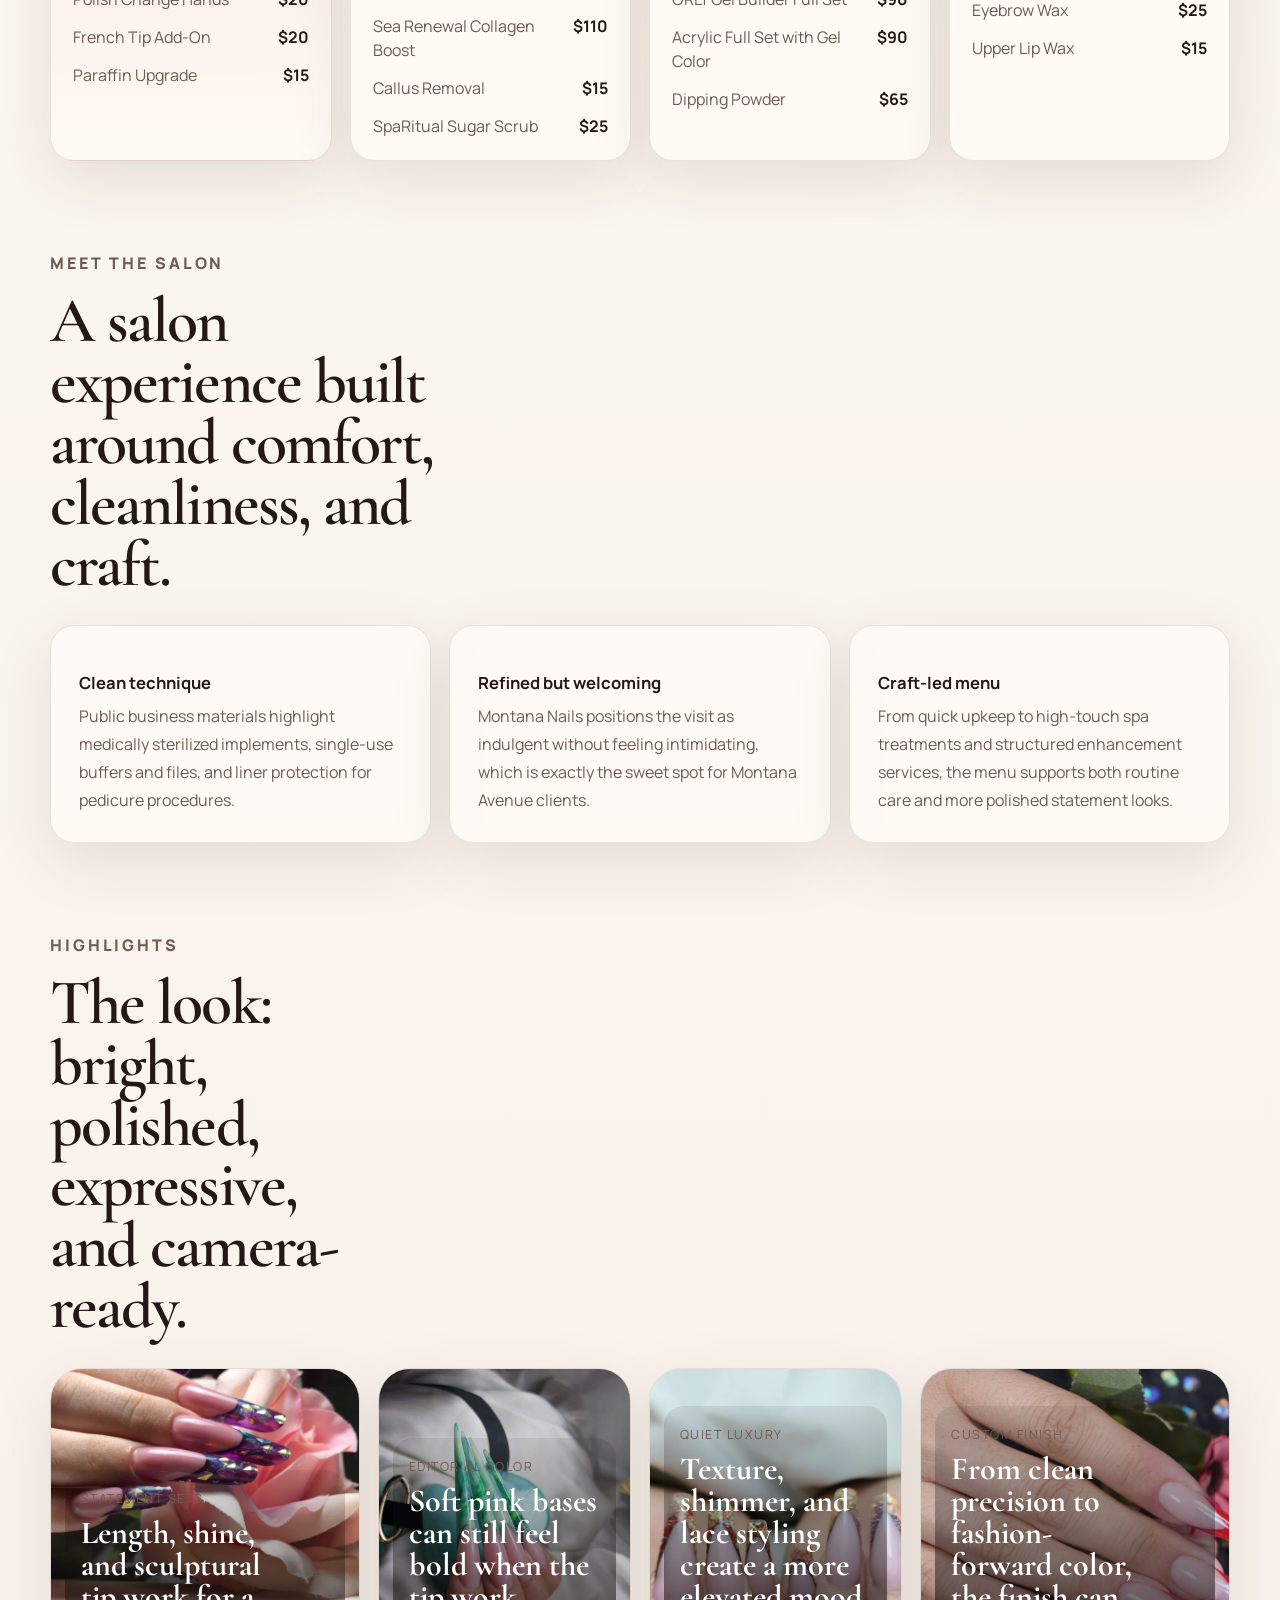
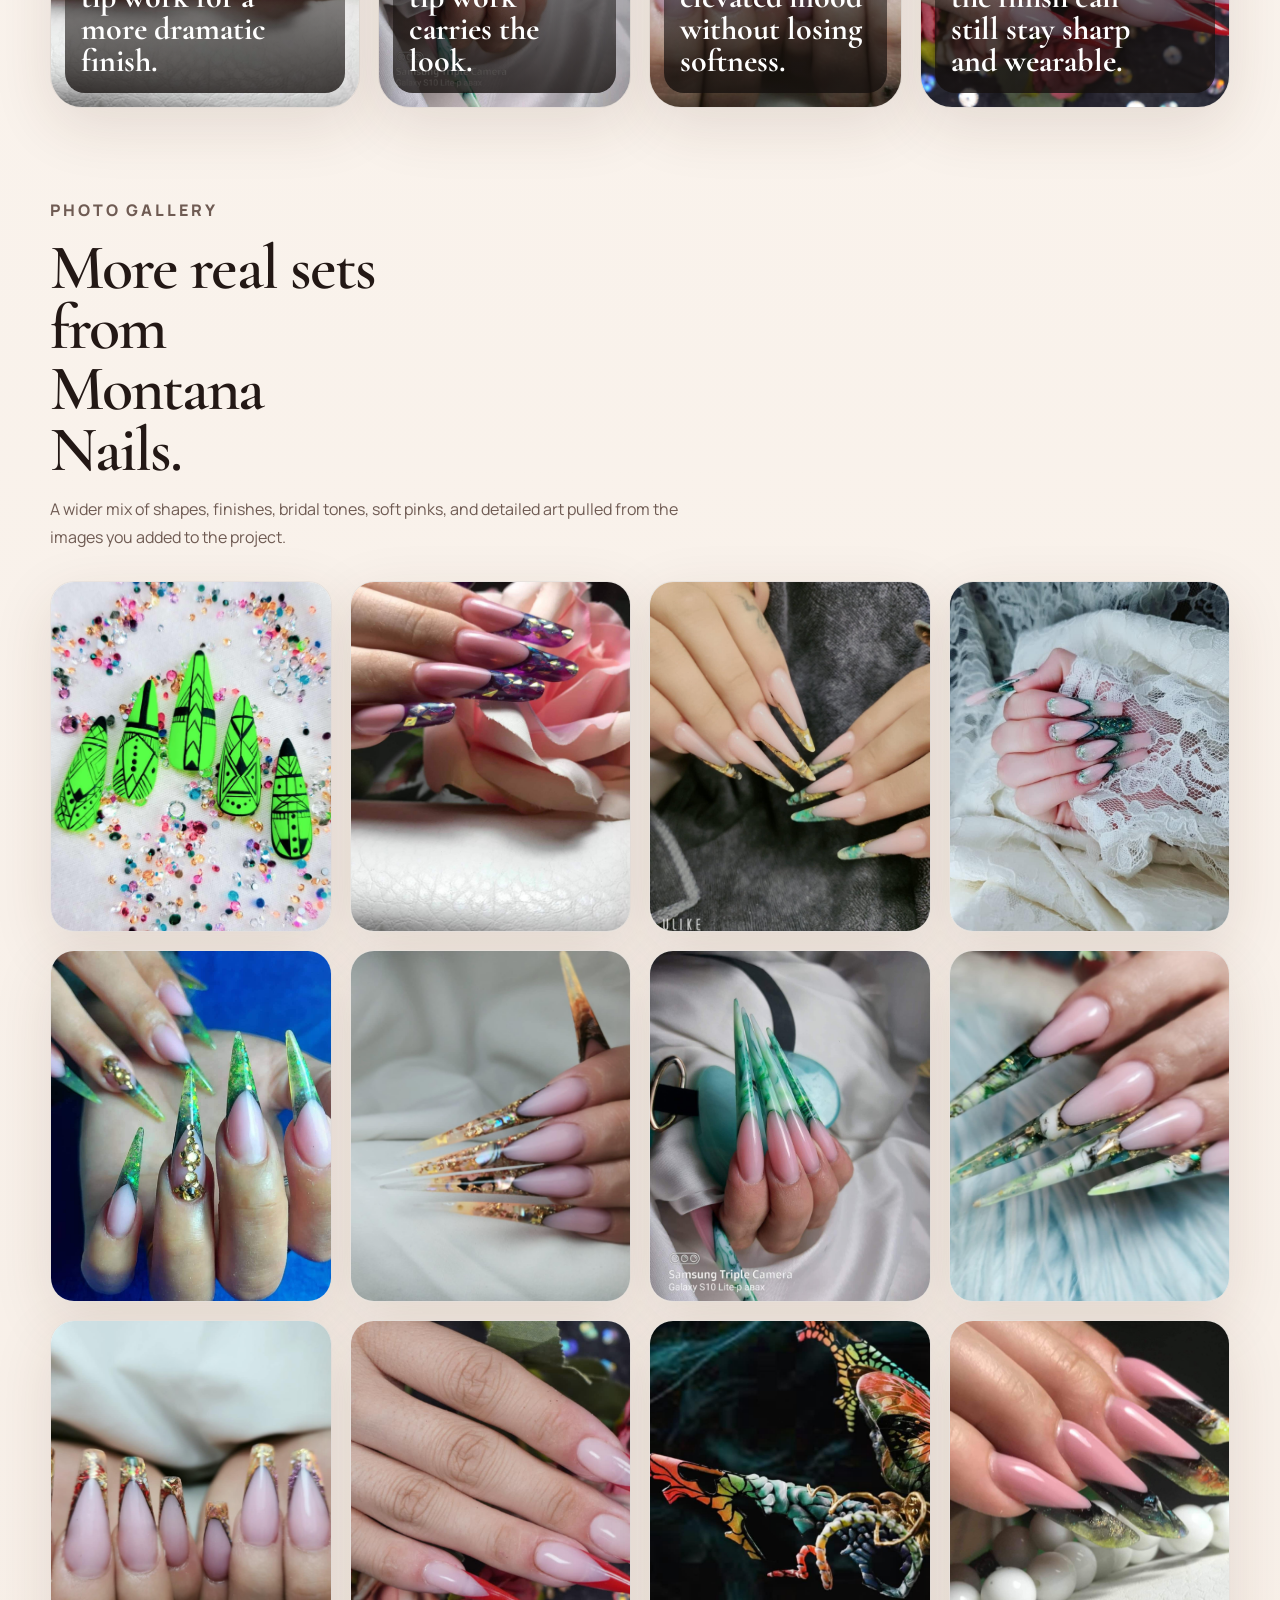
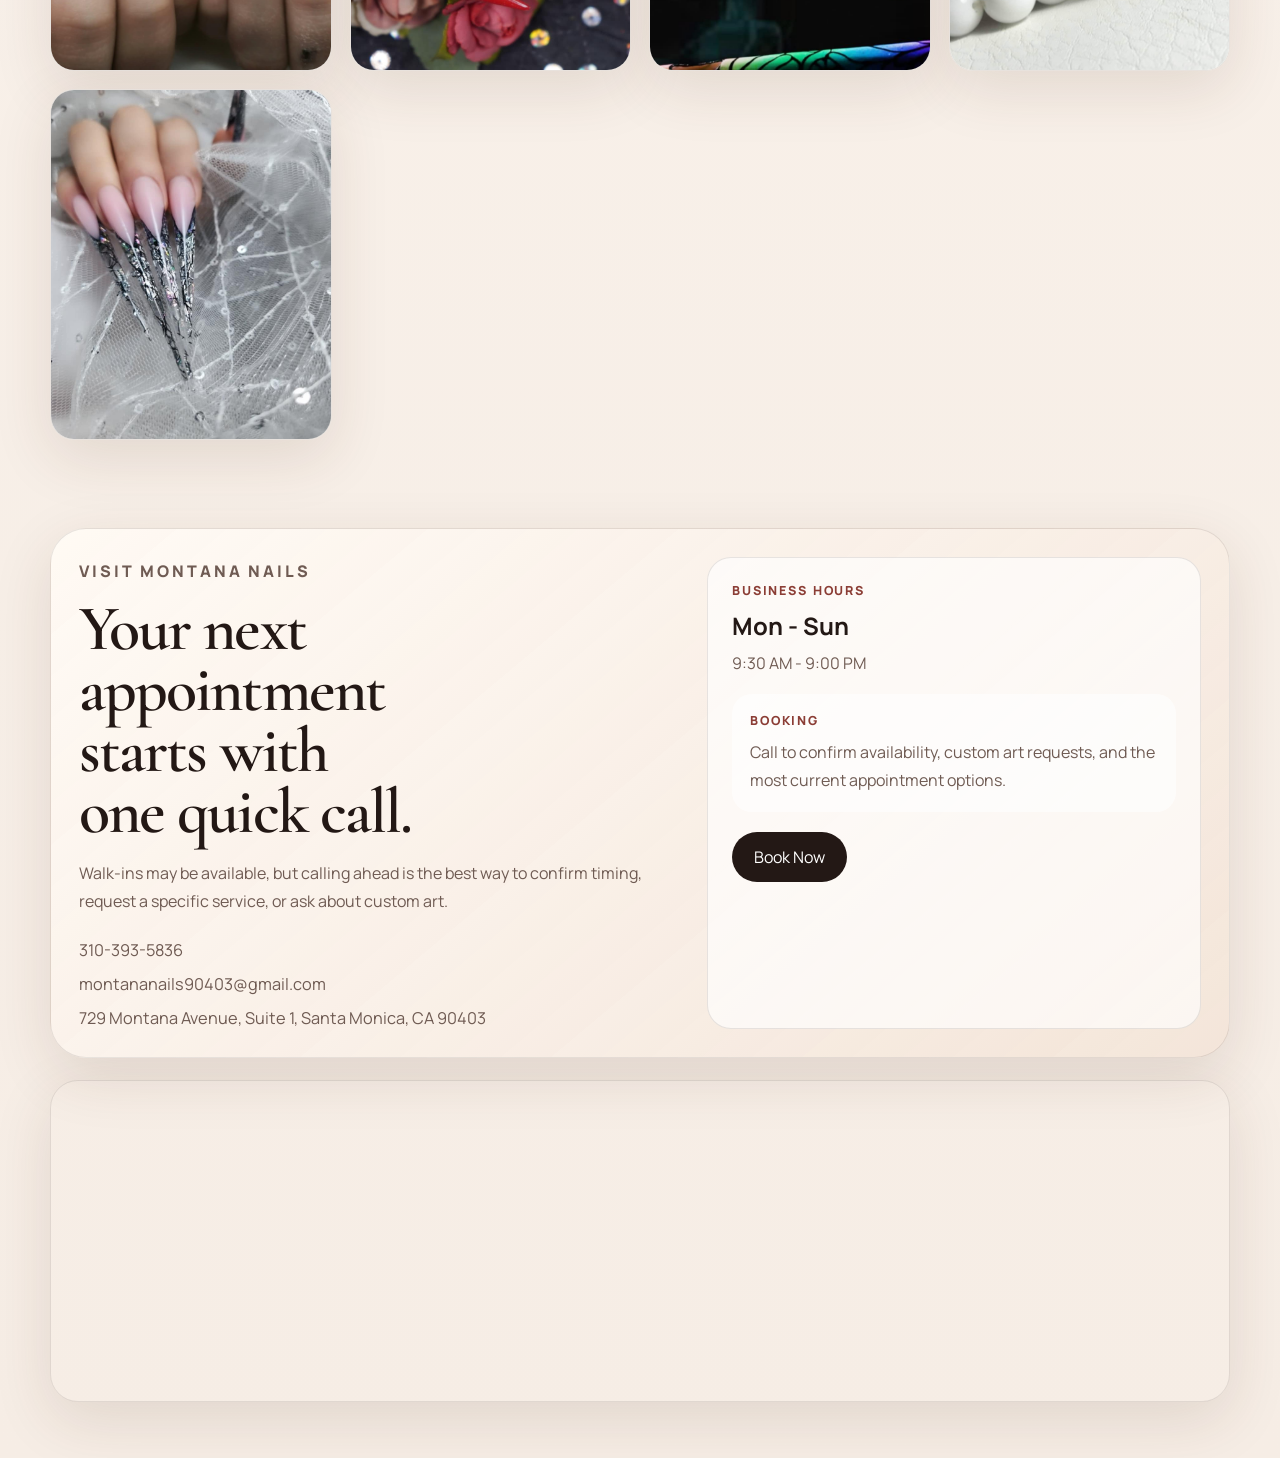
==== commit b956f6a1: "update website with hulan pics" ====
--- a/index.html
+++ b/index.html
@@ -105,14 +105,14 @@
             </article>
             <article class="photo-frame">
               <img
-                src="images/hero/green-chrome.jpeg"
-                alt="Emerald chrome coffin nail set with gold detailing"
+                src="images/gallery/att.0nor4xdwQD750LMuJUgHgMo-xTi24_5MOo65BcMhIf0.dat.JPEG"
+                alt="Red French stiletto nail set with soft pink base"
               />
             </article>
             <article class="photo-frame">
               <img
-                src="images/hero/pink-gold.jpeg"
-                alt="Soft pink almond nail set with glitter and gold detailing"
+                src="images/gallery/att.0TJjiKFmVLPqWeB7VDtx_GjETWx4ypVN3lZpLlzfZsM.JPG"
+                alt="Green crystal stiletto nail set"
               />
             </article>
           </div>
@@ -308,42 +308,42 @@
           <div class="gallery-grid">
             <article class="gallery-card photo-card tall">
               <img
-                src="images/gallery/red-heart-set.jpeg"
-                alt="Red heart-inspired long nail set"
+                src="images/gallery/att.f37w2mTauVUl41Z7PoGxmed49N0ksphbTKMtWo3TIdo.JPG"
+                alt="Pink nail set with purple crystal tips and rose styling"
               />
               <div class="gallery-overlay">
                 <span>Statement sets</span>
-                <h3>Bold shape, sharp lines, and graphic art that reads instantly.</h3>
+                <h3>Length, shine, and sculptural tip work for a more dramatic finish.</h3>
               </div>
             </article>
             <article class="gallery-card photo-card">
               <img
-                src="images/gallery/sheer-brown-holiday.jpeg"
-                alt="Sheer brown holiday-inspired nail set"
+                src="images/gallery/att.gc1R3t4NPXoWXRYWJJNKYOQTlqfw0riuPXjNBomCXZU.JPG"
+                alt="Green and nude stiletto set with marbled detailing"
               />
               <div class="gallery-overlay">
                 <span>Editorial color</span>
-                <h3>Neutral tones still feel elevated when the finish is clean.</h3>
+                <h3>Soft pink bases can still feel bold when the tip work carries the look.</h3>
               </div>
             </article>
             <article class="gallery-card photo-card">
               <img
-                src="images/gallery/soft-pink-leaf.jpg"
-                alt="Soft natural pink nail set near green leaves"
+                src="images/gallery/att.LTJmWTyTpBd_P4dwvmCnt_3IzRUIZMwVFfH1Getd1XU.JPG"
+                alt="Green lace-inspired nail set"
               />
               <div class="gallery-overlay">
                 <span>Quiet luxury</span>
-                <h3>Minimal work with delicate detail for a softer luxury mood.</h3>
+                <h3>Texture, shimmer, and lace styling create a more elevated mood without losing softness.</h3>
               </div>
             </article>
             <article class="gallery-card photo-card tall">
               <img
-                src="images/gallery/white-gold-leaf.jpg"
-                alt="White and gold nail set photographed near green leaves"
+                src="images/gallery/att.0nor4xdwQD750LMuJUgHgMo-xTi24_5MOo65BcMhIf0.dat.JPEG"
+                alt="Red French stiletto nail set with floral styling"
               />
               <div class="gallery-overlay">
                 <span>Custom finish</span>
-                <h3>From clean bridal tones to sculpted art, the finish can stay personal.</h3>
+                <h3>From clean precision to fashion-forward color, the finish can still stay sharp and wearable.</h3>
               </div>
             </article>
           </div>
@@ -362,80 +362,80 @@
           <div class="lookbook-grid">
             <figure class="lookbook-card">
               <img
-                src="images/gallery/soft-nude-almond.jpg"
-                alt="Soft nude almond nail set with subtle gold accents"
-              />
-            </figure>
-            <figure class="lookbook-card">
-              <img
-                src="images/gallery/pink-almond.jpg"
-                alt="Pink almond nail set"
-              />
-            </figure>
-            <figure class="lookbook-card">
-              <img
-                src="images/gallery/mint-star-almond.jpg"
-                alt="Mint and nude almond nail set with star details"
-              />
-            </figure>
-            <figure class="lookbook-card">
-              <img
-                src="images/gallery/soft-yellow-floral-a.jpg"
-                alt="Soft yellow and nude nail set"
-              />
-            </figure>
-            <figure class="lookbook-card">
-              <img
-                src="images/gallery/soft-yellow-floral-b.jpg"
-                alt="Soft yellow and nude nail set close-up"
-              />
-            </figure>
-            <figure class="lookbook-card">
-              <img
-                src="images/gallery/french-pink.jpg"
-                alt="French tip nail set with pink base"
-              />
-            </figure>
-            <figure class="lookbook-card">
-              <img
-                src="images/gallery/soft-pink-leaf.jpg"
-                alt="Soft pink almond nail set near green leaves"
-              />
-            </figure>
-            <figure class="lookbook-card">
-              <img
-                src="images/gallery/white-gold-leaf.jpg"
-                alt="White and gold nail set near green leaves"
-              />
-            </figure>
-            <figure class="lookbook-card">
-              <img
-                src="images/hero/green-chrome.jpeg"
-                alt="Emerald chrome coffin nail set with gold detailing"
-              />
-            </figure>
-            <figure class="lookbook-card">
-              <img
-                src="images/hero/salon-blue-set.png"
-                alt="Blue heart nail set photographed inside Montana Nails salon"
-              />
-            </figure>
-            <figure class="lookbook-card">
-              <img
-                src="images/gallery/sheer-brown-holiday.jpeg"
-                alt="Sheer brown holiday-inspired nail set"
-              />
-            </figure>
-            <figure class="lookbook-card">
-              <img
-                src="images/gallery/red-heart-set.jpeg"
-                alt="Red heart-inspired long nail set"
-              />
-            </figure>
-            <figure class="lookbook-card">
-              <img
-                src="images/hero/pink-gold.jpeg"
-                alt="Soft pink almond nail set with glitter and gold detailing"
+                src="images/gallery/att.cEH-YEPOSwS4mYHI8TV3XBOCkYPK7PgSSmYyyqLOIhc.JPG"
+                alt="Neon green graphic nail art sample set"
+              />
+            </figure>
+            <figure class="lookbook-card">
+              <img
+                src="images/gallery/att.f37w2mTauVUl41Z7PoGxmed49N0ksphbTKMtWo3TIdo.JPG"
+                alt="Pink nail set with purple crystal tips"
+              />
+            </figure>
+            <figure class="lookbook-card">
+              <img
+                src="images/gallery/att.Wj-o0mr6ErH-wSiOg7477tui788IKhFPxuW4UEMcmI4.JPG"
+                alt="Silver pointed nail set with lace styling"
+              />
+            </figure>
+            <figure class="lookbook-card">
+              <img
+                src="images/gallery/att.EaejZf9gGQwFOt0yM6sE4J_7LAhZyO-UeP5p5-3spe4.JPG"
+                alt="Green glitter and blush stiletto nail set with lace backdrop"
+              />
+            </figure>
+            <figure class="lookbook-card">
+              <img
+                src="images/gallery/att.0TJjiKFmVLPqWeB7VDtx_GjETWx4ypVN3lZpLlzfZsM.JPG"
+                alt="Green crystal stiletto nail set"
+              />
+            </figure>
+            <figure class="lookbook-card">
+              <img
+                src="images/gallery/att.3904STmMxeNABizDYSKN-eSLk1tMHuTxoRftoQPAAzg.JPG"
+                alt="Gold glitter stiletto nail set on satin fabric"
+              />
+            </figure>
+            <figure class="lookbook-card">
+              <img
+                src="images/gallery/att.gc1R3t4NPXoWXRYWJJNKYOQTlqfw0riuPXjNBomCXZU.JPG"
+                alt="Green marbled stiletto nail set"
+              />
+            </figure>
+            <figure class="lookbook-card">
+              <img
+                src="images/gallery/att.EEdcU_LbrIVQjuYEygmdubZb0ynCtfTmUKSsmqLdlVQ.JPG"
+                alt="Pink and metallic sculpted nail set"
+              />
+            </figure>
+            <figure class="lookbook-card">
+              <img
+                src="images/gallery/att.LTJmWTyTpBd_P4dwvmCnt_3IzRUIZMwVFfH1Getd1XU.JPG"
+                alt="Green lace-inspired nail set"
+              />
+            </figure>
+            <figure class="lookbook-card">
+              <img
+                src="images/gallery/att.0nor4xdwQD750LMuJUgHgMo-xTi24_5MOo65BcMhIf0.dat.JPEG"
+                alt="Red French stiletto nail set"
+              />
+            </figure>
+            <figure class="lookbook-card">
+              <img
+                src="images/gallery/att.jsw4Q0oCfzaAqHEfpXz7tC2uoAmE2kFmWfbS8XEMXpc.JPG"
+                alt="Soft pink and metallic stiletto nail set"
+              />
+            </figure>
+            <figure class="lookbook-card">
+              <img
+                src="images/gallery/att.Ny7v7AA8v9IgBFiYo2ByqVEJnq8Ni09DfAcb2c5VSjI.JPG"
+                alt="Pink and black stiletto nail set with abstract detailing"
+              />
+            </figure>
+            <figure class="lookbook-card">
+              <img
+                src="images/gallery/att.xOJyPgAQ-slb_rEWBSDsjixZJv-RaEvAMsgeZ3y3czQ.JPG"
+                alt="Pink and silver stiletto nail set with lace styling"
               />
             </figure>
           </div>
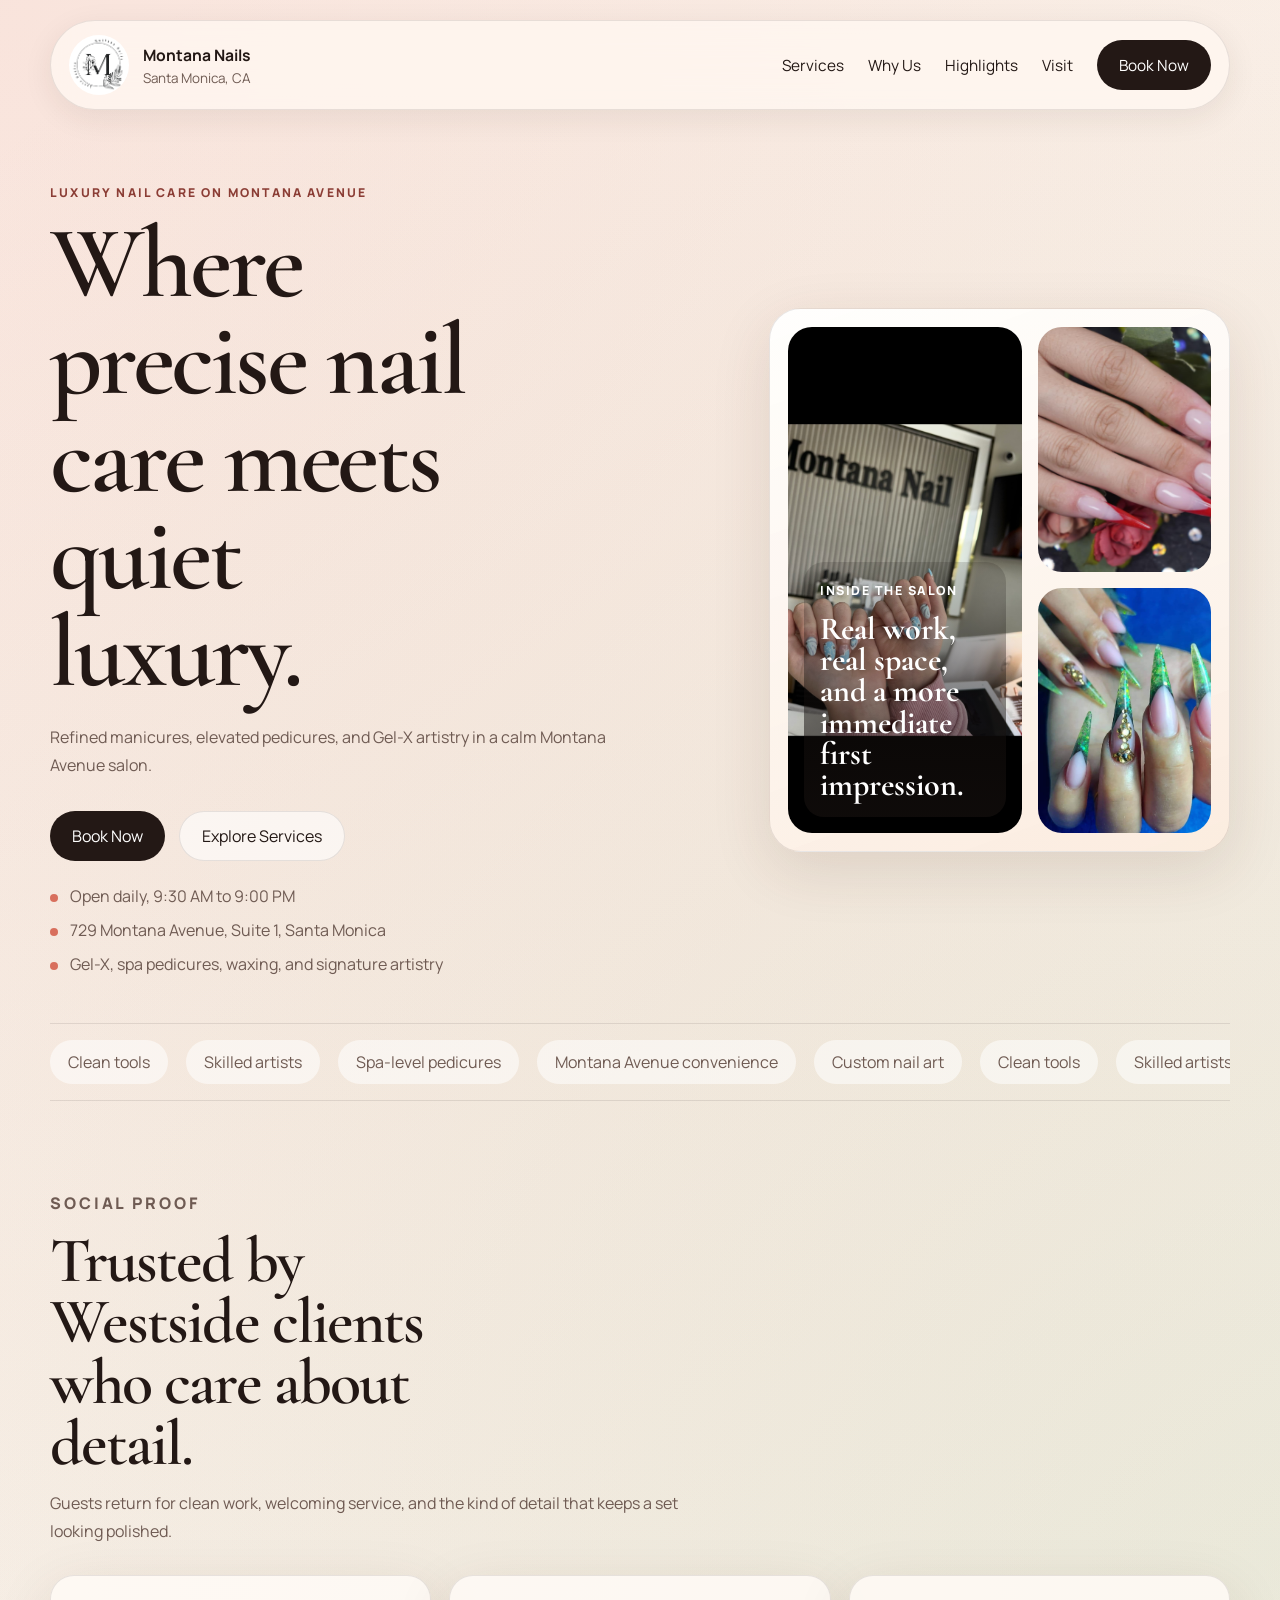
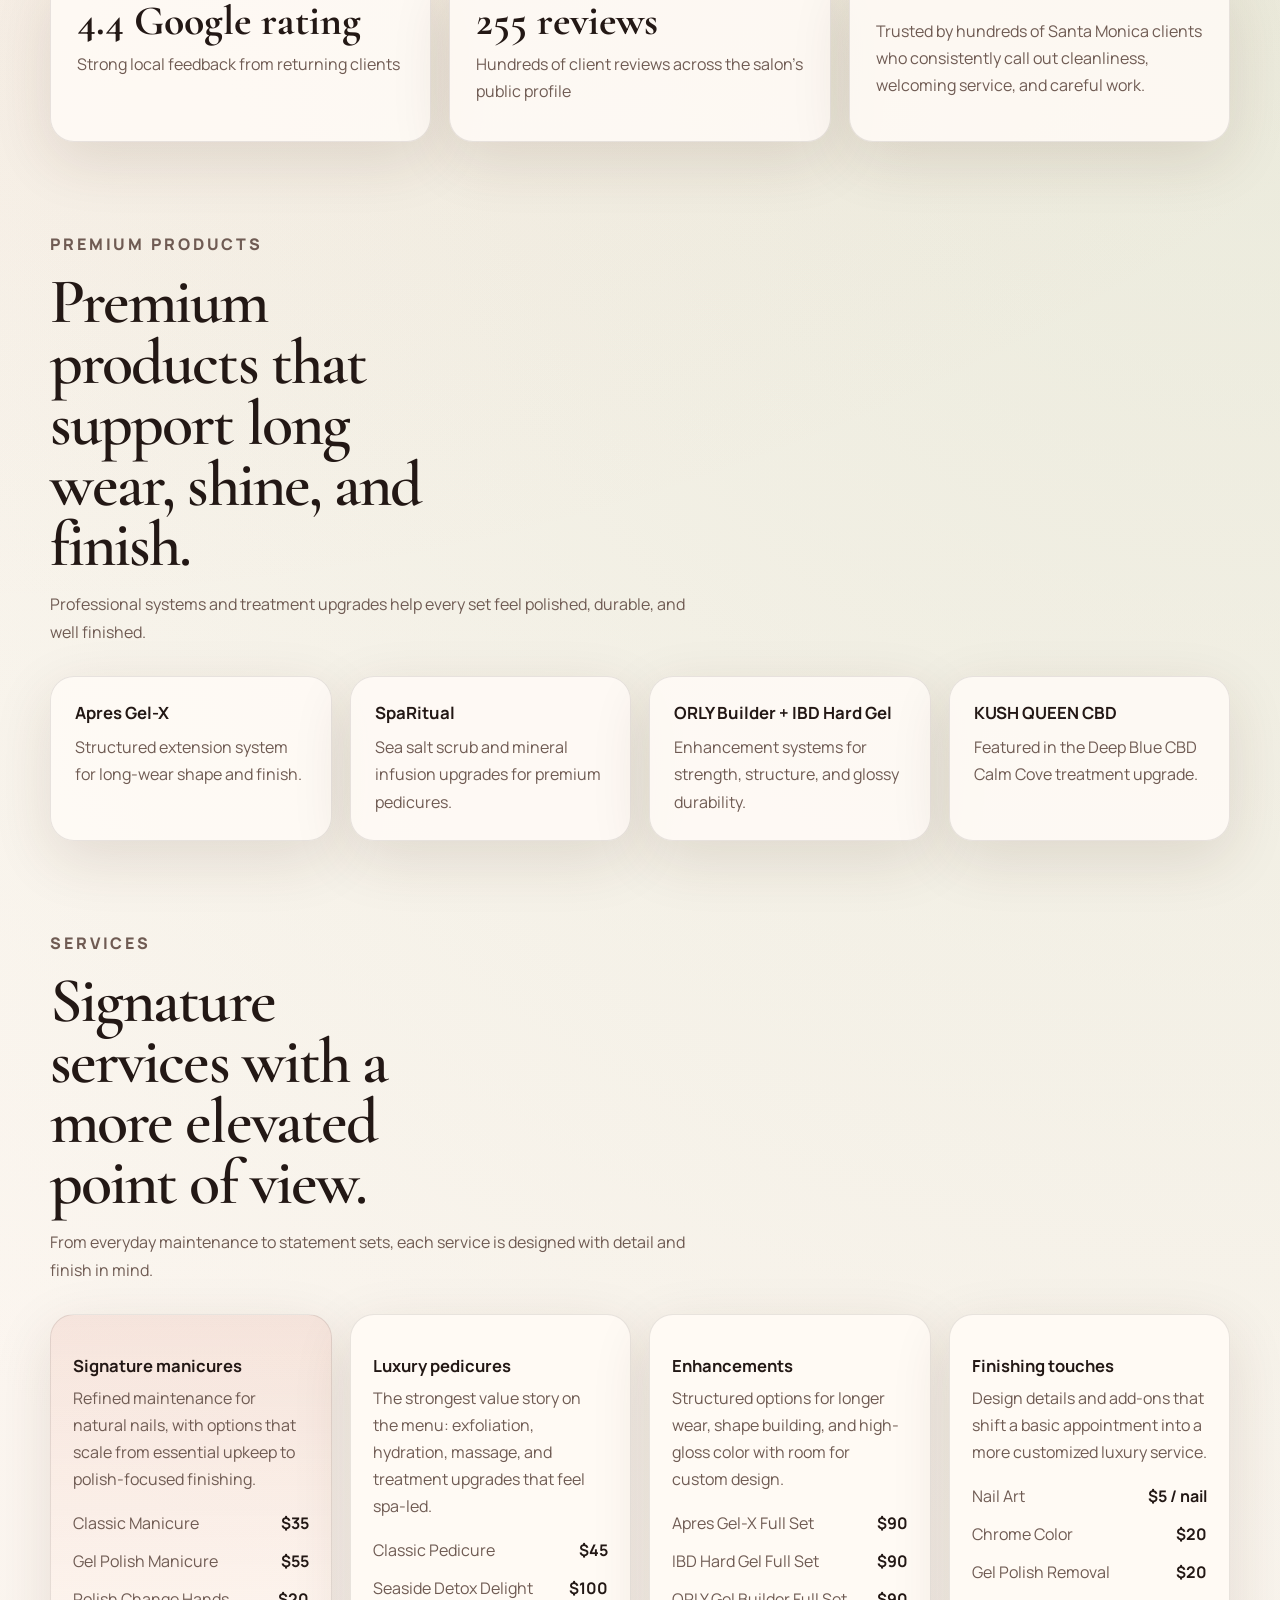
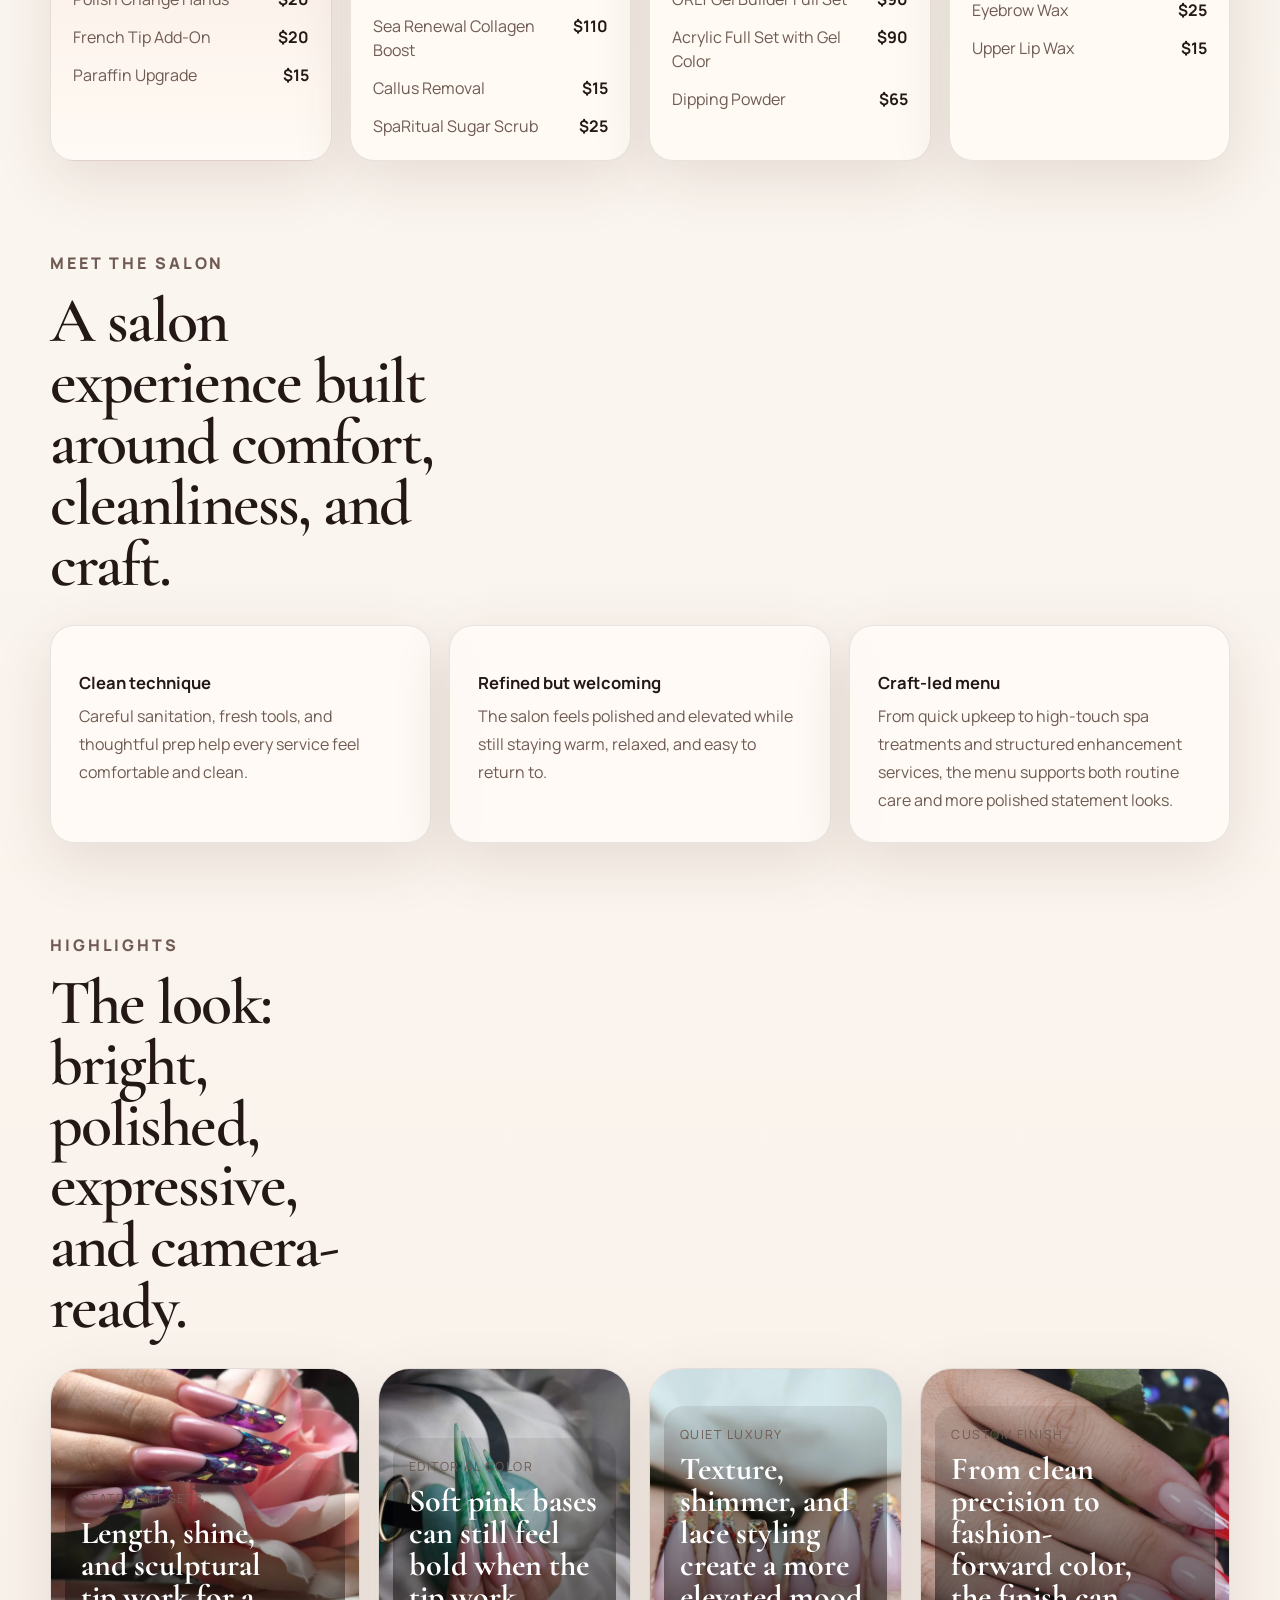
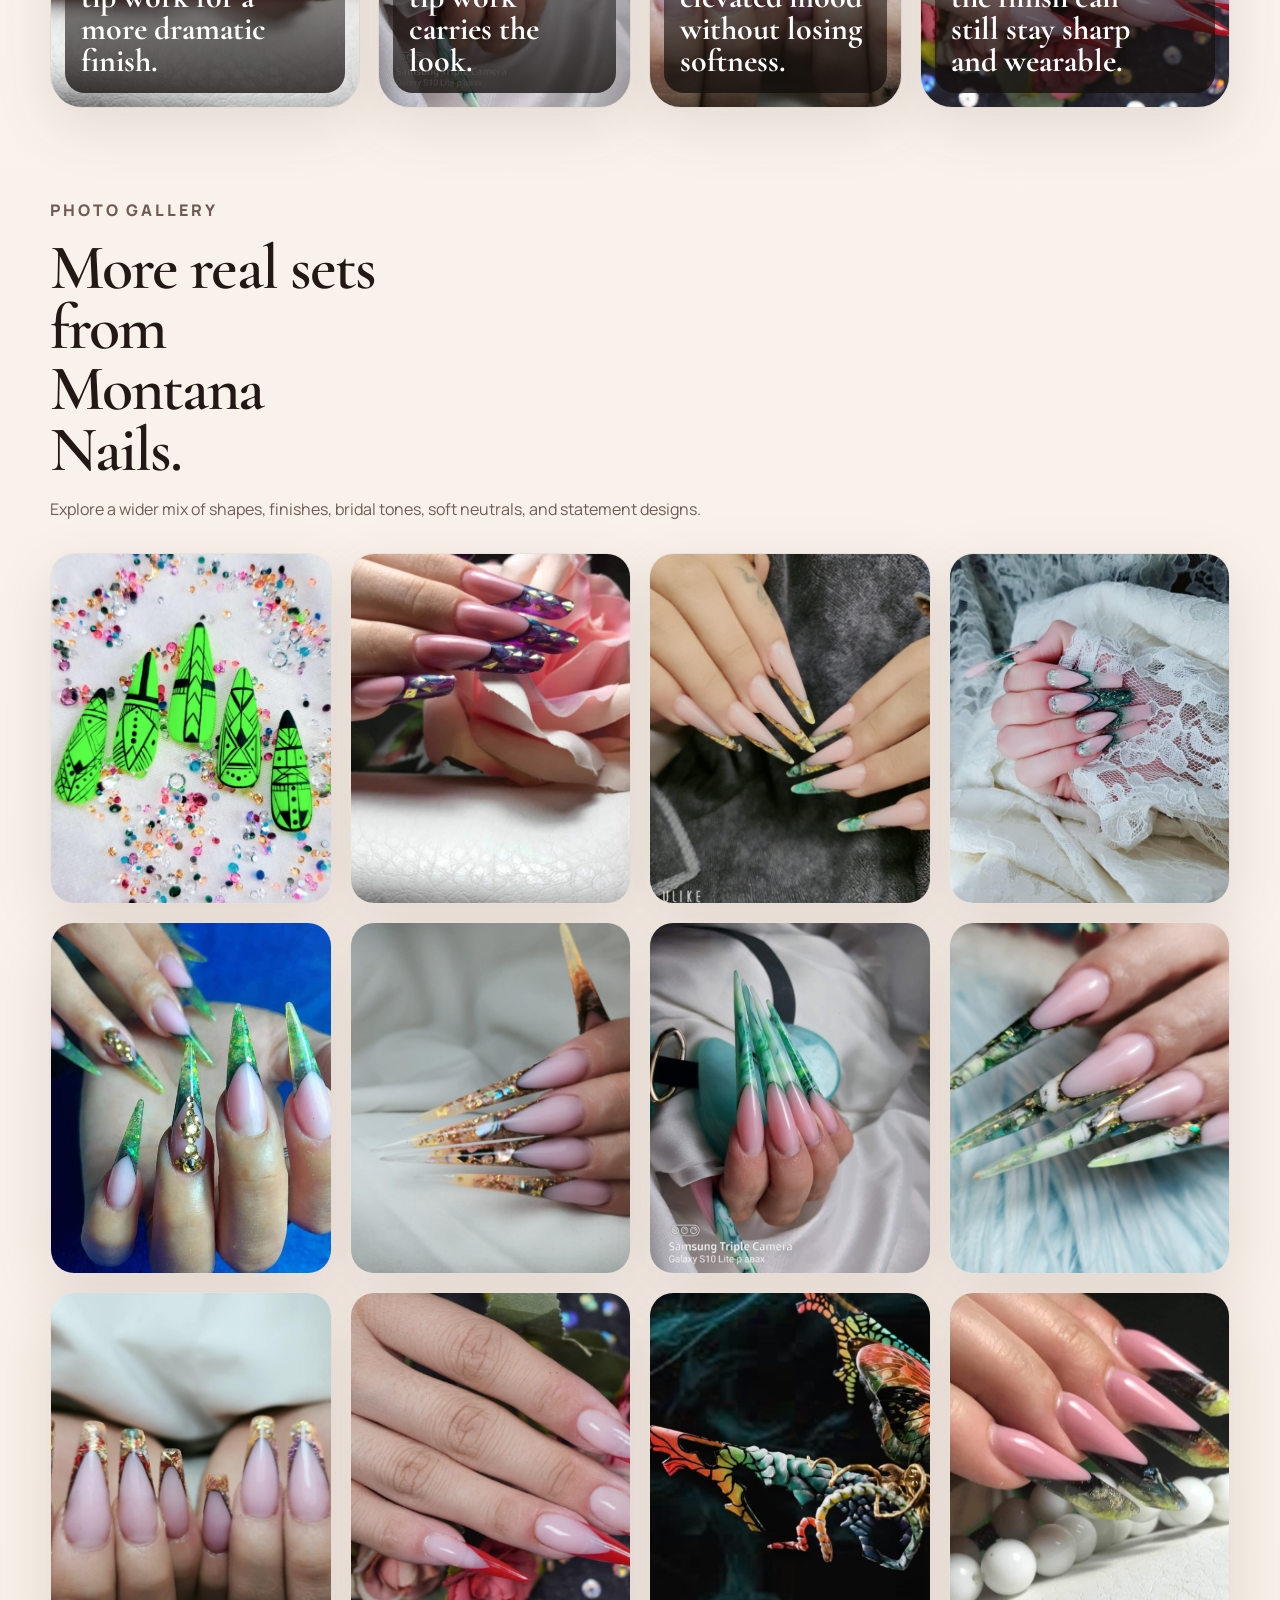
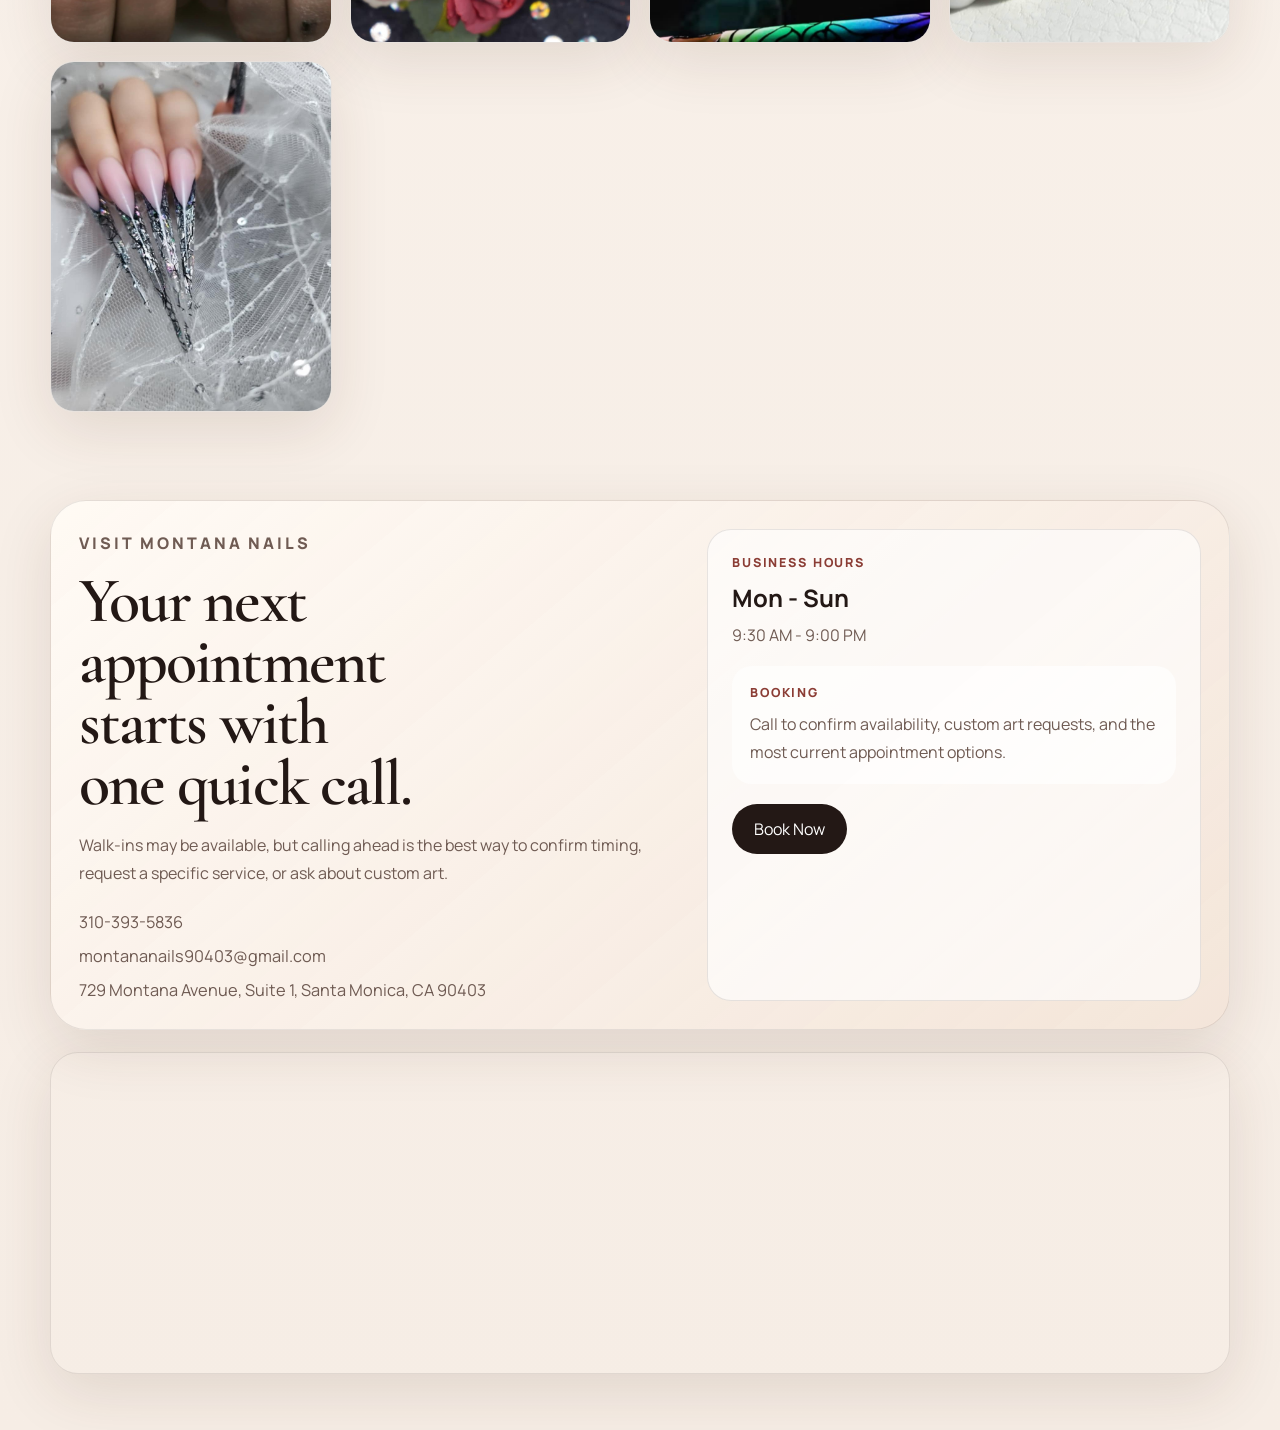
==== commit 35ca0b8f: "update clear comment" ====
--- a/index.html
+++ b/index.html
@@ -1,4 +1,4 @@
-<!DOCTYPE html>
+﻿<!DOCTYPE html>
 <html lang="en">
   <head>
     <meta charset="UTF-8" />
@@ -138,19 +138,18 @@
             <p class="eyebrow">Social proof</p>
             <h2>Trusted by Westside clients who care about detail.</h2>
             <p>
-              Public review snapshots show strong customer satisfaction, with
-              repeated praise around cleanliness, consistency, and precision.
+              Guests return for clean work, welcoming service, and the kind of detail that keeps a set looking polished.
             </p>
           </div>
 
           <div class="proof-grid">
             <article class="proof-stat">
-              <strong>★★★★★ 4.4</strong>
-              <span>Google rating from a recent public review snapshot</span>
+              <strong>4.4 Google rating</strong>
+              <span>Strong local feedback from returning clients</span>
             </article>
             <article class="proof-stat">
               <strong>255 reviews</strong>
-              <span>Verified public review count shown in the same snapshot</span>
+              <span>Hundreds of client reviews across the salon's public profile</span>
             </article>
             <article class="proof-quote">
               <p>
@@ -164,10 +163,9 @@
         <section class="section brands" id="brands">
           <div class="section-heading narrow">
             <p class="eyebrow">Premium products</p>
-            <h2>Services built around brands already present in the public menu.</h2>
+            <h2>Premium products that support long wear, shine, and finish.</h2>
             <p>
-              Instead of generic product language, this section signals the
-              treatment lines and systems guests can actually recognize.
+              Professional systems and treatment upgrades help every set feel polished, durable, and well finished.
             </p>
           </div>
 
@@ -196,9 +194,7 @@
             <p class="eyebrow">Services</p>
             <h2>Signature services with a more elevated point of view.</h2>
             <p>
-              The menu below stays grounded in Montana Nails' current public
-              services, but the presentation leads with finish, prep, and
-              luxury treatment value instead of a generic list.
+              From everyday maintenance to statement sets, each service is designed with detail and finish in mind.
             </p>
           </div>
 
@@ -275,17 +271,13 @@
             <article>
               <h3>Clean technique</h3>
               <p>
-                Public business materials highlight medically sterilized
-                implements, single-use buffers and files, and liner protection
-                for pedicure procedures.
+                Careful sanitation, fresh tools, and thoughtful prep help every service feel comfortable and clean.
               </p>
             </article>
             <article>
               <h3>Refined but welcoming</h3>
               <p>
-                Montana Nails positions the visit as indulgent without feeling
-                intimidating, which is exactly the sweet spot for Montana
-                Avenue clients.
+                The salon feels polished and elevated while still staying warm, relaxed, and easy to return to.
               </p>
             </article>
             <article>
@@ -354,8 +346,7 @@
             <p class="eyebrow">Photo gallery</p>
             <h2>More real sets from Montana Nails.</h2>
             <p>
-              A wider mix of shapes, finishes, bridal tones, soft pinks, and
-              detailed art pulled from the images you added to the project.
+              Explore a wider mix of shapes, finishes, bridal tones, soft neutrals, and statement designs.
             </p>
           </div>
 
@@ -506,3 +497,4 @@
     <script src="script.js"></script>
   </body>
 </html>
+
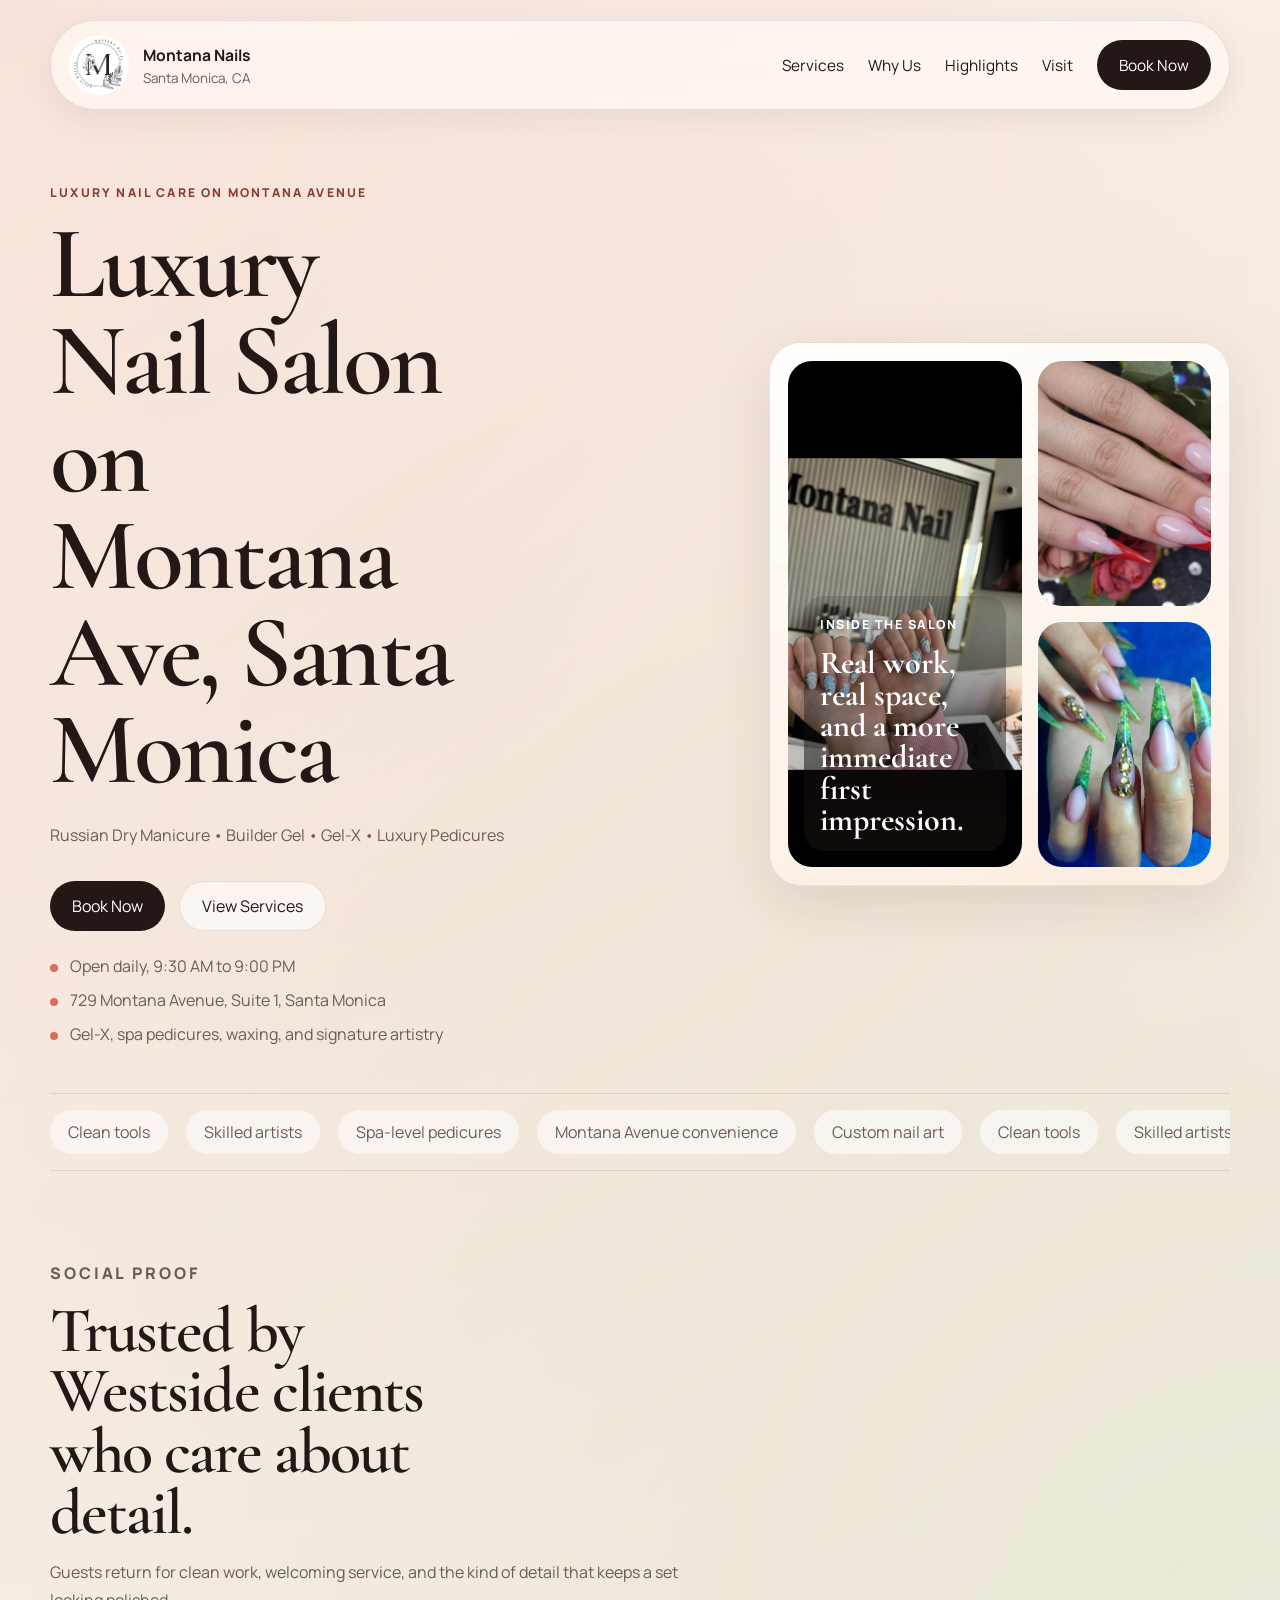
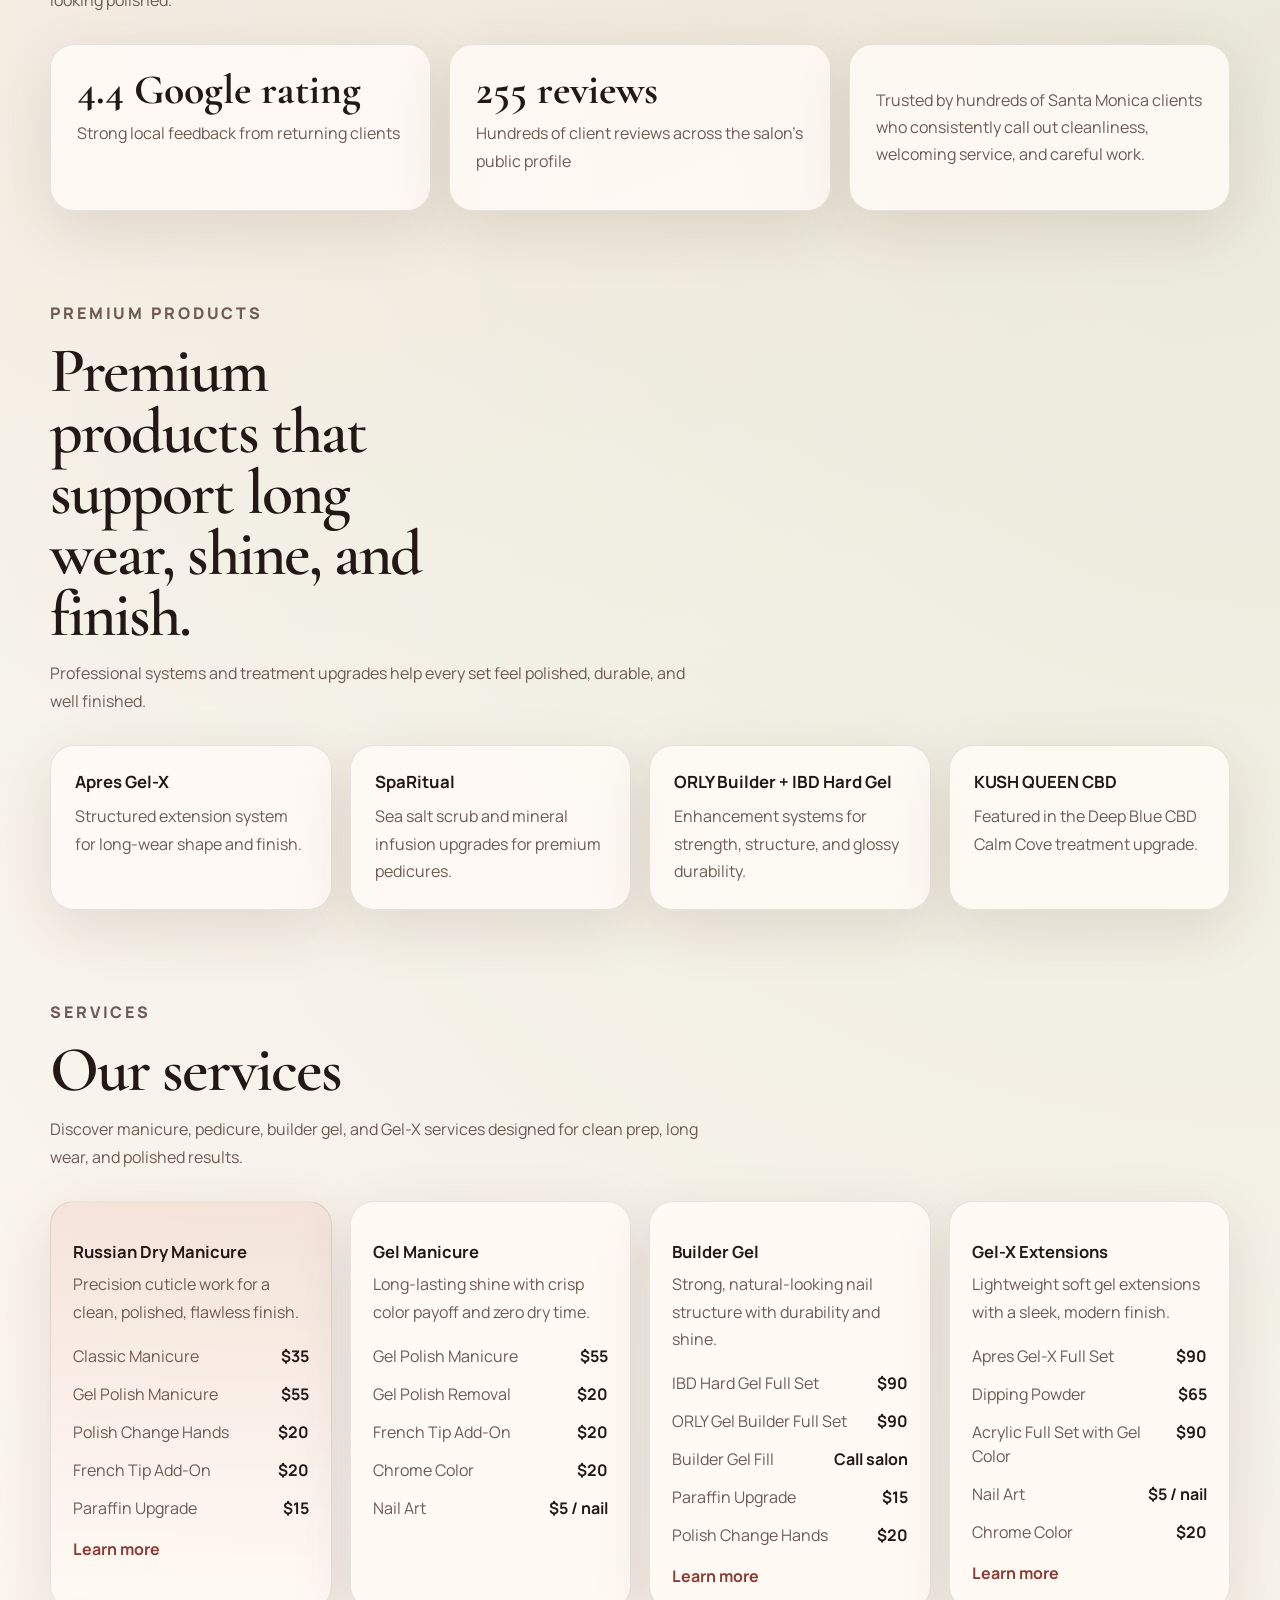
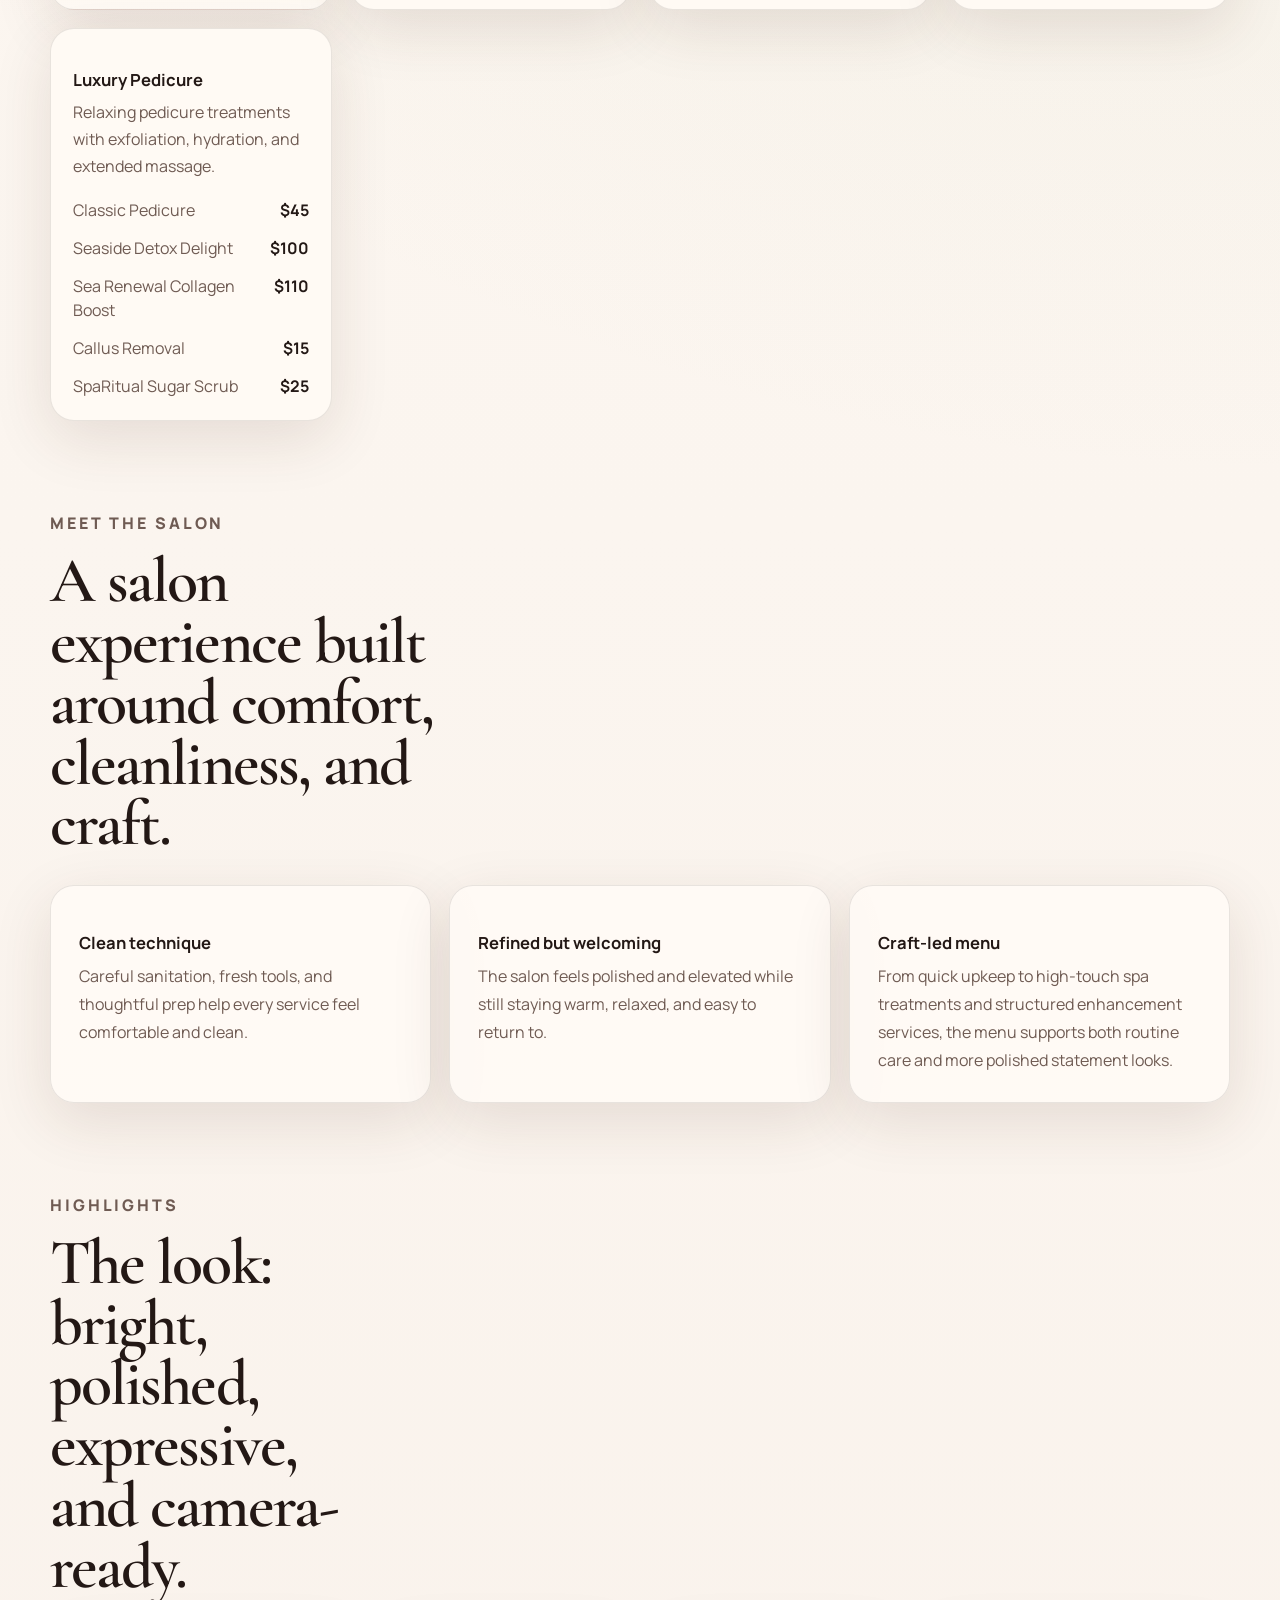
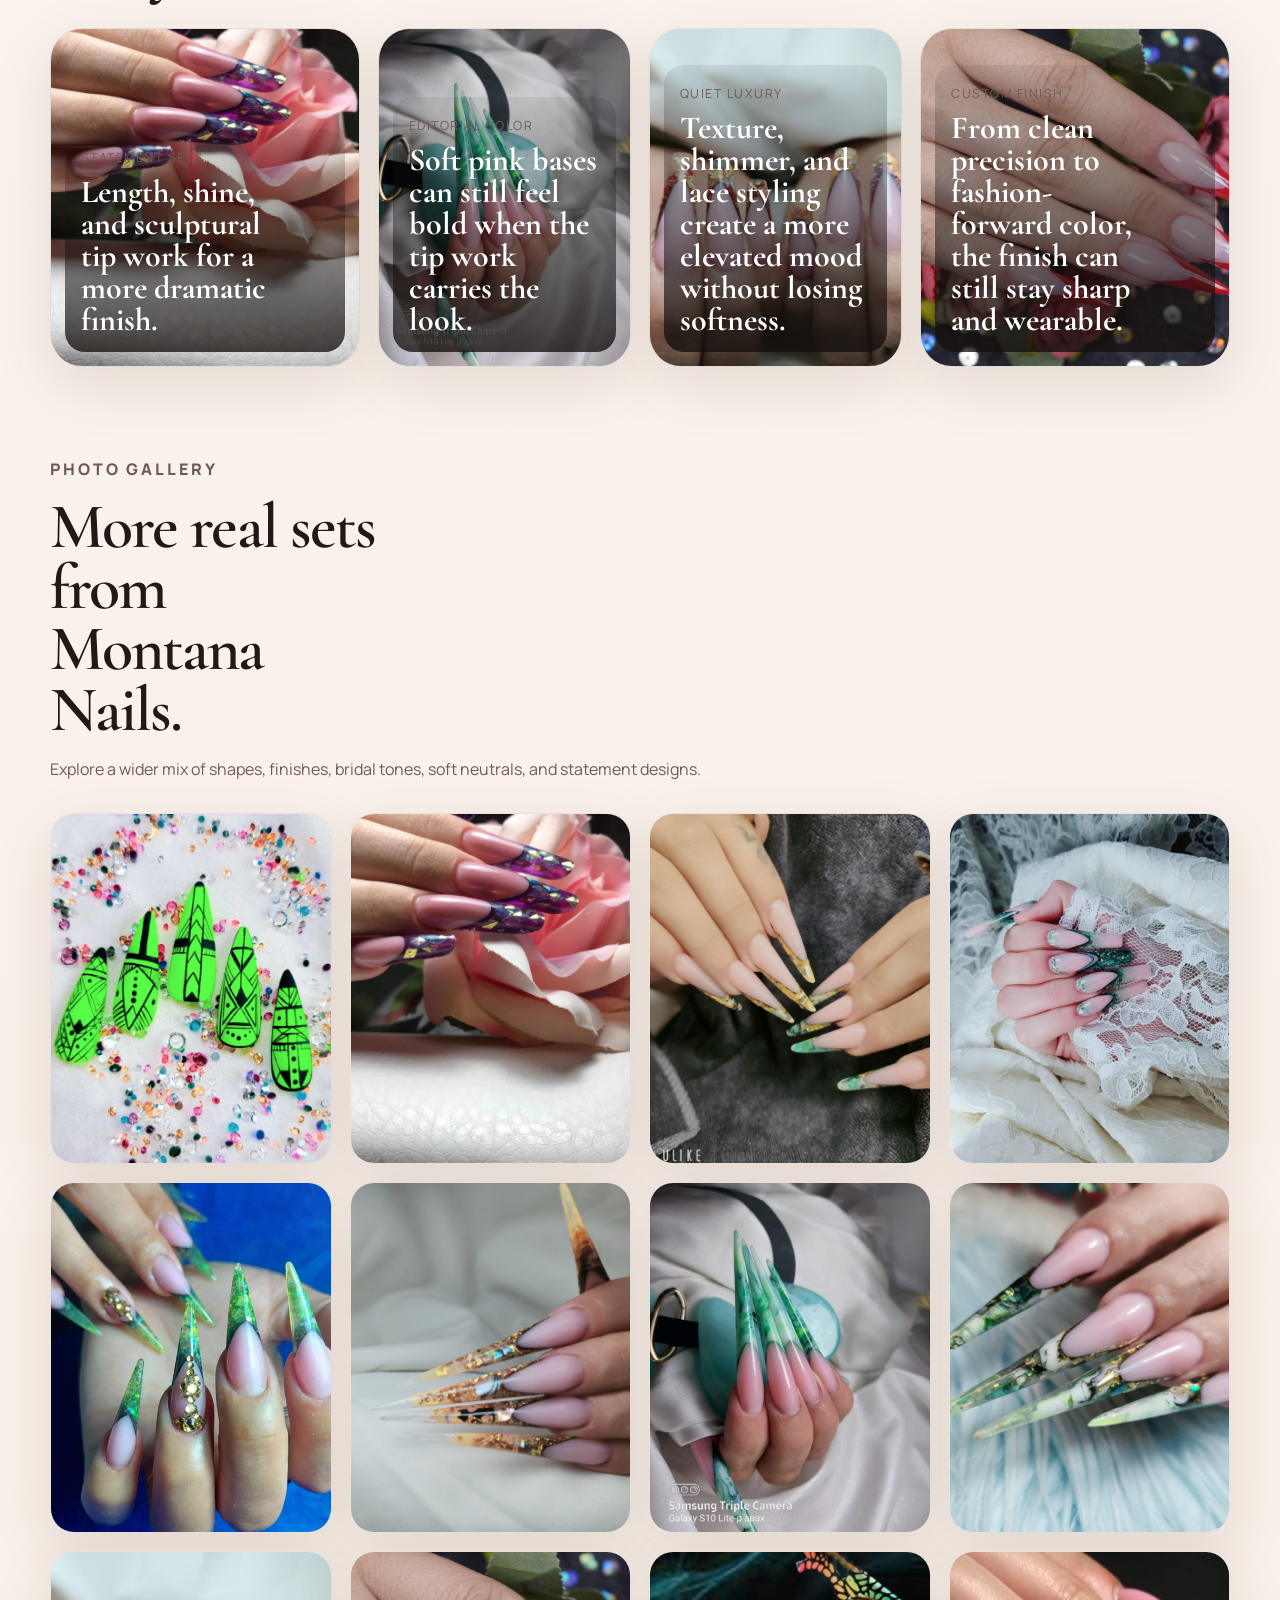
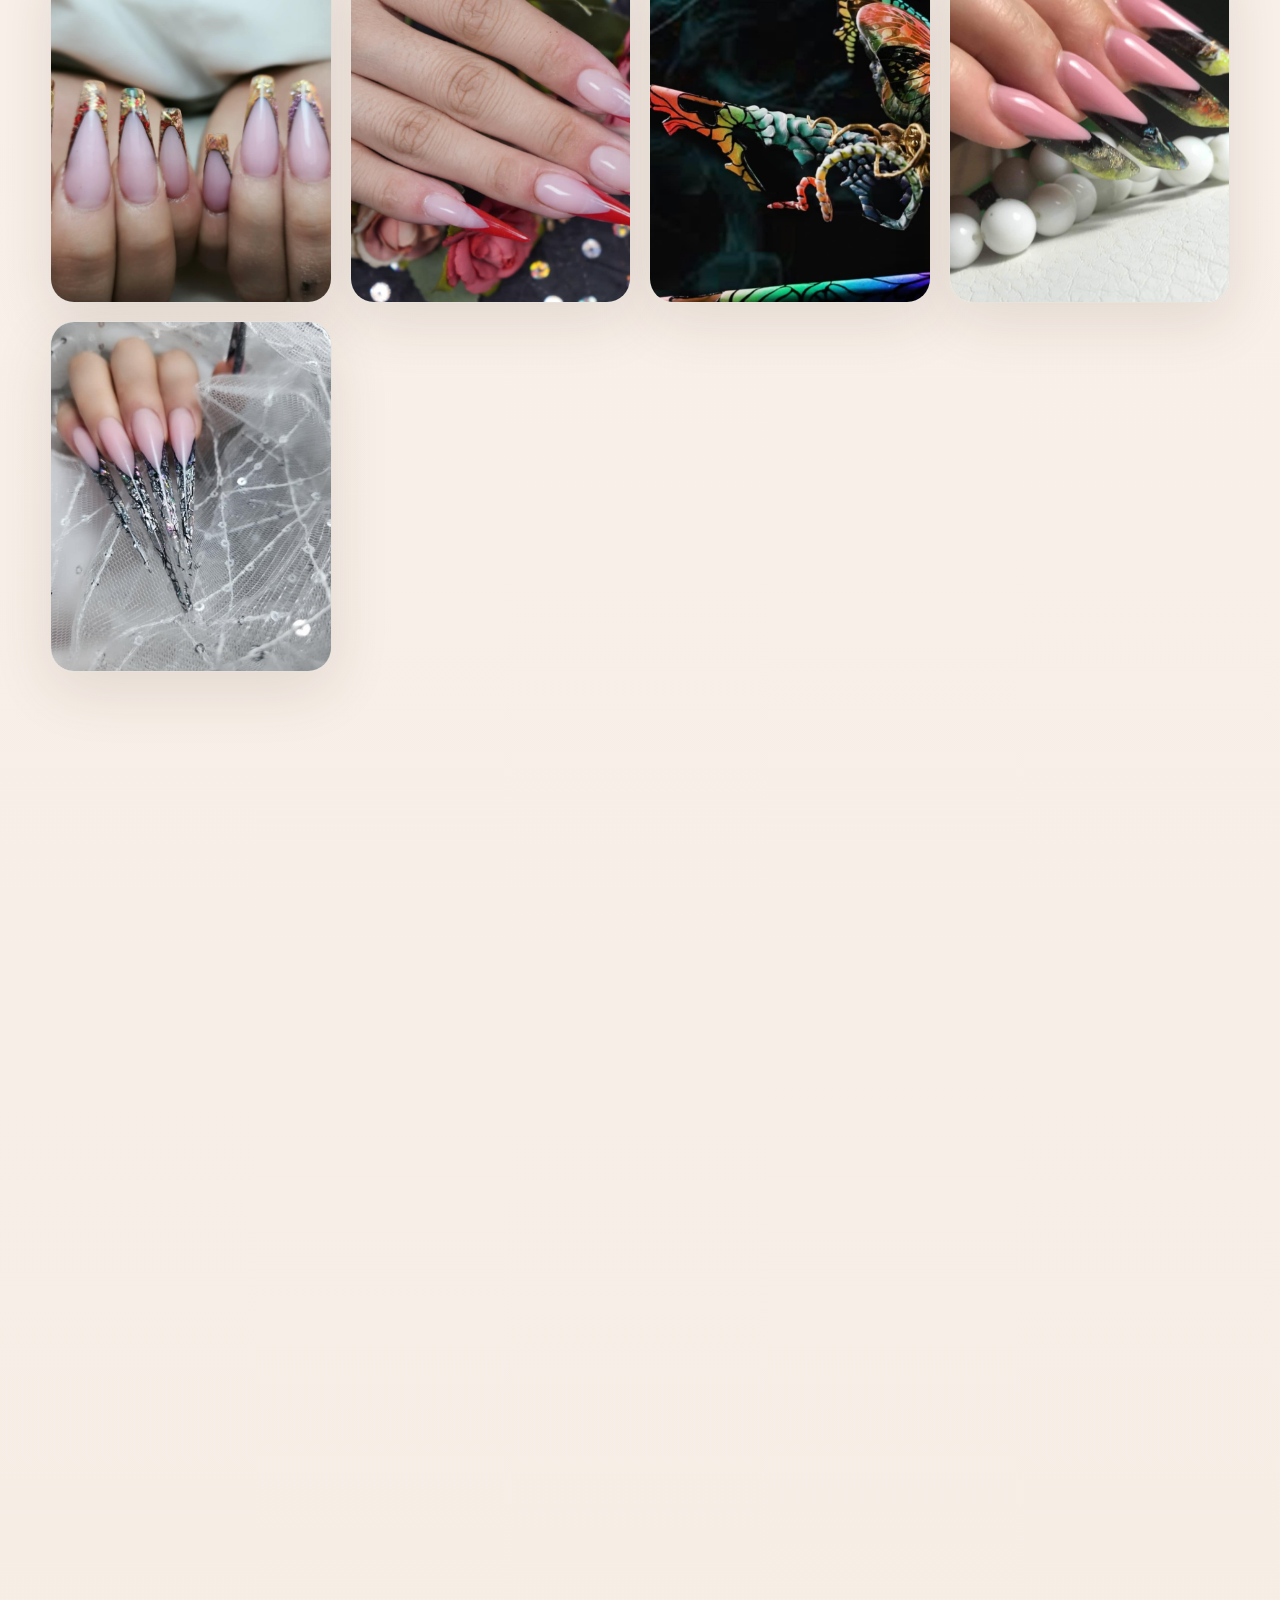
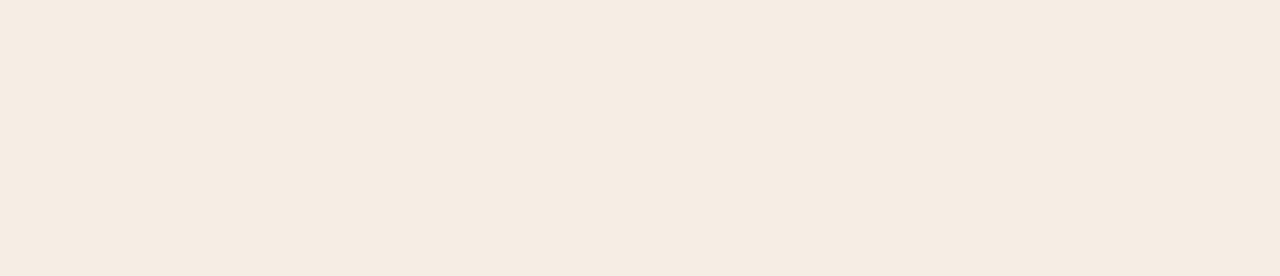
==== commit 9e41c069: "add more pages" ====
--- a/index.html
+++ b/index.html
@@ -3,15 +3,30 @@
   <head>
     <meta charset="UTF-8" />
     <meta name="viewport" content="width=device-width, initial-scale=1.0" />
-    <title>Montana Nails | Luxury Nail Salon in Santa Monica</title>
+    <title>Montana Nails | Luxury Nail Salon on Montana Ave Santa Monica</title>
     <meta
       name="description"
-      content="Montana Nails is a luxury nail salon in Santa Monica offering Gel-X, manicures, pedicures, waxing, and elevated nail care on Montana Avenue."
+      content="Montana Nails is a luxury nail salon on Montana Avenue in Santa Monica specializing in Russian manicure, Gel-X, builder gel and luxury pedicures."
     />
     <meta
       name="keywords"
       content="Montana Nails, luxury nail salon Santa Monica, Montana Ave nail salon, Gel X Santa Monica, luxury pedicure Santa Monica, manicure Santa Monica"
     />
+    <script type="application/ld+json">
+      {
+        "@context": "https://schema.org",
+        "@type": "NailSalon",
+        "name": "Montana Nails",
+        "address": {
+          "@type": "PostalAddress",
+          "streetAddress": "729 Montana Ave #1",
+          "addressLocality": "Santa Monica",
+          "addressRegion": "CA",
+          "postalCode": "90403"
+        },
+        "telephone": "+13103935836"
+      }
+    </script>
     <link rel="preconnect" href="https://fonts.googleapis.com" />
     <link rel="preconnect" href="https://fonts.gstatic.com" crossorigin />
     <link
@@ -66,10 +81,9 @@
         <section class="hero">
           <div class="hero-copy">
             <p class="eyebrow">Luxury nail care on Montana Avenue</p>
-            <h1>Where precise nail care meets quiet luxury.</h1>
+            <h1>Luxury Nail Salon on Montana Ave, Santa Monica</h1>
             <p class="hero-text">
-              Refined manicures, elevated pedicures, and Gel-X artistry in a
-              calm Montana Avenue salon.
+              Russian Dry Manicure • Builder Gel • Gel-X • Luxury Pedicures
             </p>
 
             <div class="hero-actions">
@@ -81,7 +95,7 @@
                 >Book Now</a
               >
               <a class="button button-secondary" href="#services"
-                >Explore Services</a
+                >View Services</a
               >
             </div>
 
@@ -192,18 +206,18 @@
         <section class="section" id="services">
           <div class="section-heading">
             <p class="eyebrow">Services</p>
-            <h2>Signature services with a more elevated point of view.</h2>
+            <h2>Our services</h2>
             <p>
-              From everyday maintenance to statement sets, each service is designed with detail and finish in mind.
+              Discover manicure, pedicure, builder gel, and Gel-X services
+              designed for clean prep, long wear, and polished results.
             </p>
           </div>
 
           <div class="service-grid">
             <article class="service-card feature">
-              <h3>Signature manicures</h3>
+              <h3>Russian Dry Manicure</h3>
               <p class="service-intro">
-                Refined maintenance for natural nails, with options that scale
-                from essential upkeep to polish-focused finishing.
+                Precision cuticle work for a clean, polished, flawless finish.
               </p>
               <ul>
                 <li>Classic Manicure <strong>$35</strong></li>
@@ -212,13 +226,63 @@
                 <li>French Tip Add-On <strong>$20</strong></li>
                 <li>Paraffin Upgrade <strong>$15</strong></li>
               </ul>
+              <a class="service-link" href="russian-manicure-santa-monica.html"
+                >Learn more</a
+              >
             </article>
 
             <article class="service-card">
-              <h3>Luxury pedicures</h3>
+              <h3>Gel Manicure</h3>
               <p class="service-intro">
-                The strongest value story on the menu: exfoliation, hydration,
-                massage, and treatment upgrades that feel spa-led.
+                Long-lasting shine with crisp color payoff and zero dry time.
+              </p>
+              <ul>
+                <li>Gel Polish Manicure <strong>$55</strong></li>
+                <li>Gel Polish Removal <strong>$20</strong></li>
+                <li>French Tip Add-On <strong>$20</strong></li>
+                <li>Chrome Color <strong>$20</strong></li>
+                <li>Nail Art <strong>$5 / nail</strong></li>
+              </ul>
+            </article>
+
+            <article class="service-card">
+              <h3>Builder Gel</h3>
+              <p class="service-intro">
+                Strong, natural-looking nail structure with durability and shine.
+              </p>
+              <ul>
+                <li>IBD Hard Gel Full Set <strong>$90</strong></li>
+                <li>ORLY Gel Builder Full Set <strong>$90</strong></li>
+                <li>Builder Gel Fill <strong>Call salon</strong></li>
+                <li>Paraffin Upgrade <strong>$15</strong></li>
+                <li>Polish Change Hands <strong>$20</strong></li>
+              </ul>
+              <a class="service-link" href="builder-gel-santa-monica.html"
+                >Learn more</a
+              >
+            </article>
+
+            <article class="service-card">
+              <h3>Gel-X Extensions</h3>
+              <p class="service-intro">
+                Lightweight soft gel extensions with a sleek, modern finish.
+              </p>
+              <ul>
+                <li>Apres Gel-X Full Set <strong>$90</strong></li>
+                <li>Dipping Powder <strong>$65</strong></li>
+                <li>Acrylic Full Set with Gel Color <strong>$90</strong></li>
+                <li>Nail Art <strong>$5 / nail</strong></li>
+                <li>Chrome Color <strong>$20</strong></li>
+              </ul>
+              <a class="service-link" href="gel-x-extensions-santa-monica.html"
+                >Learn more</a
+              >
+            </article>
+
+            <article class="service-card">
+              <h3>Luxury Pedicure</h3>
+              <p class="service-intro">
+                Relaxing pedicure treatments with exfoliation, hydration, and extended massage.
               </p>
               <ul>
                 <li>Classic Pedicure <strong>$45</strong></li>
@@ -228,36 +292,6 @@
                 <li>SpaRitual Sugar Scrub <strong>$25</strong></li>
               </ul>
             </article>
-
-            <article class="service-card">
-              <h3>Enhancements</h3>
-              <p class="service-intro">
-                Structured options for longer wear, shape building, and
-                high-gloss color with room for custom design.
-              </p>
-              <ul>
-                <li>Apres Gel-X Full Set <strong>$90</strong></li>
-                <li>IBD Hard Gel Full Set <strong>$90</strong></li>
-                <li>ORLY Gel Builder Full Set <strong>$90</strong></li>
-                <li>Acrylic Full Set with Gel Color <strong>$90</strong></li>
-                <li>Dipping Powder <strong>$65</strong></li>
-              </ul>
-            </article>
-
-            <article class="service-card">
-              <h3>Finishing touches</h3>
-              <p class="service-intro">
-                Design details and add-ons that shift a basic appointment into a
-                more customized luxury service.
-              </p>
-              <ul>
-                <li>Nail Art <strong>$5 / nail</strong></li>
-                <li>Chrome Color <strong>$20</strong></li>
-                <li>Gel Polish Removal <strong>$20</strong></li>
-                <li>Eyebrow Wax <strong>$25</strong></li>
-                <li>Upper Lip Wax <strong>$15</strong></li>
-              </ul>
-            </article>
           </div>
         </section>
 
@@ -436,7 +470,7 @@
           <div class="visit-card">
             <div class="visit-copy">
               <p class="eyebrow">Visit Montana Nails</p>
-              <h2>Your next appointment starts with one quick call.</h2>
+              <h2>Visit Our Montana Avenue Nail Salon in Santa Monica</h2>
               <p>
                 Walk-ins may be available, but calling ahead is the best way to
                 confirm timing, request a specific service, or ask about custom
@@ -482,6 +516,14 @@
             </div>
           </div>
 
+          <div class="location-note">
+            <p>
+              Located on Montana Avenue in Santa Monica, Montana Nails offers
+              Russian manicures, Gel-X extensions, builder gel overlays, and
+              luxury pedicures in a relaxing boutique salon environment.
+            </p>
+          </div>
+
           <div class="map-frame">
             <iframe
               title="Montana Nails map"
--- a/styles.css
+++ b/styles.css
@@ -447,6 +447,14 @@
   white-space: nowrap;
 }
 
+.service-link {
+  display: inline-flex;
+  align-items: center;
+  margin-top: 18px;
+  color: var(--accent-deep);
+  font-weight: 700;
+}
+
 .experience-grid {
   display: grid;
   grid-template-columns: repeat(3, minmax(0, 1fr));
@@ -596,6 +604,22 @@
   border-radius: 28px;
   border: 1px solid var(--line);
   box-shadow: var(--shadow);
+}
+
+.location-note {
+  margin-top: 22px;
+  padding: 22px 24px;
+  border-radius: 24px;
+  border: 1px solid var(--line);
+  background: rgba(255, 251, 246, 0.86);
+  box-shadow: var(--shadow);
+}
+
+.location-note p {
+  margin: 0;
+  color: var(--muted);
+  line-height: 1.8;
+  font-size: 1rem;
 }
 
 .map-frame iframe {
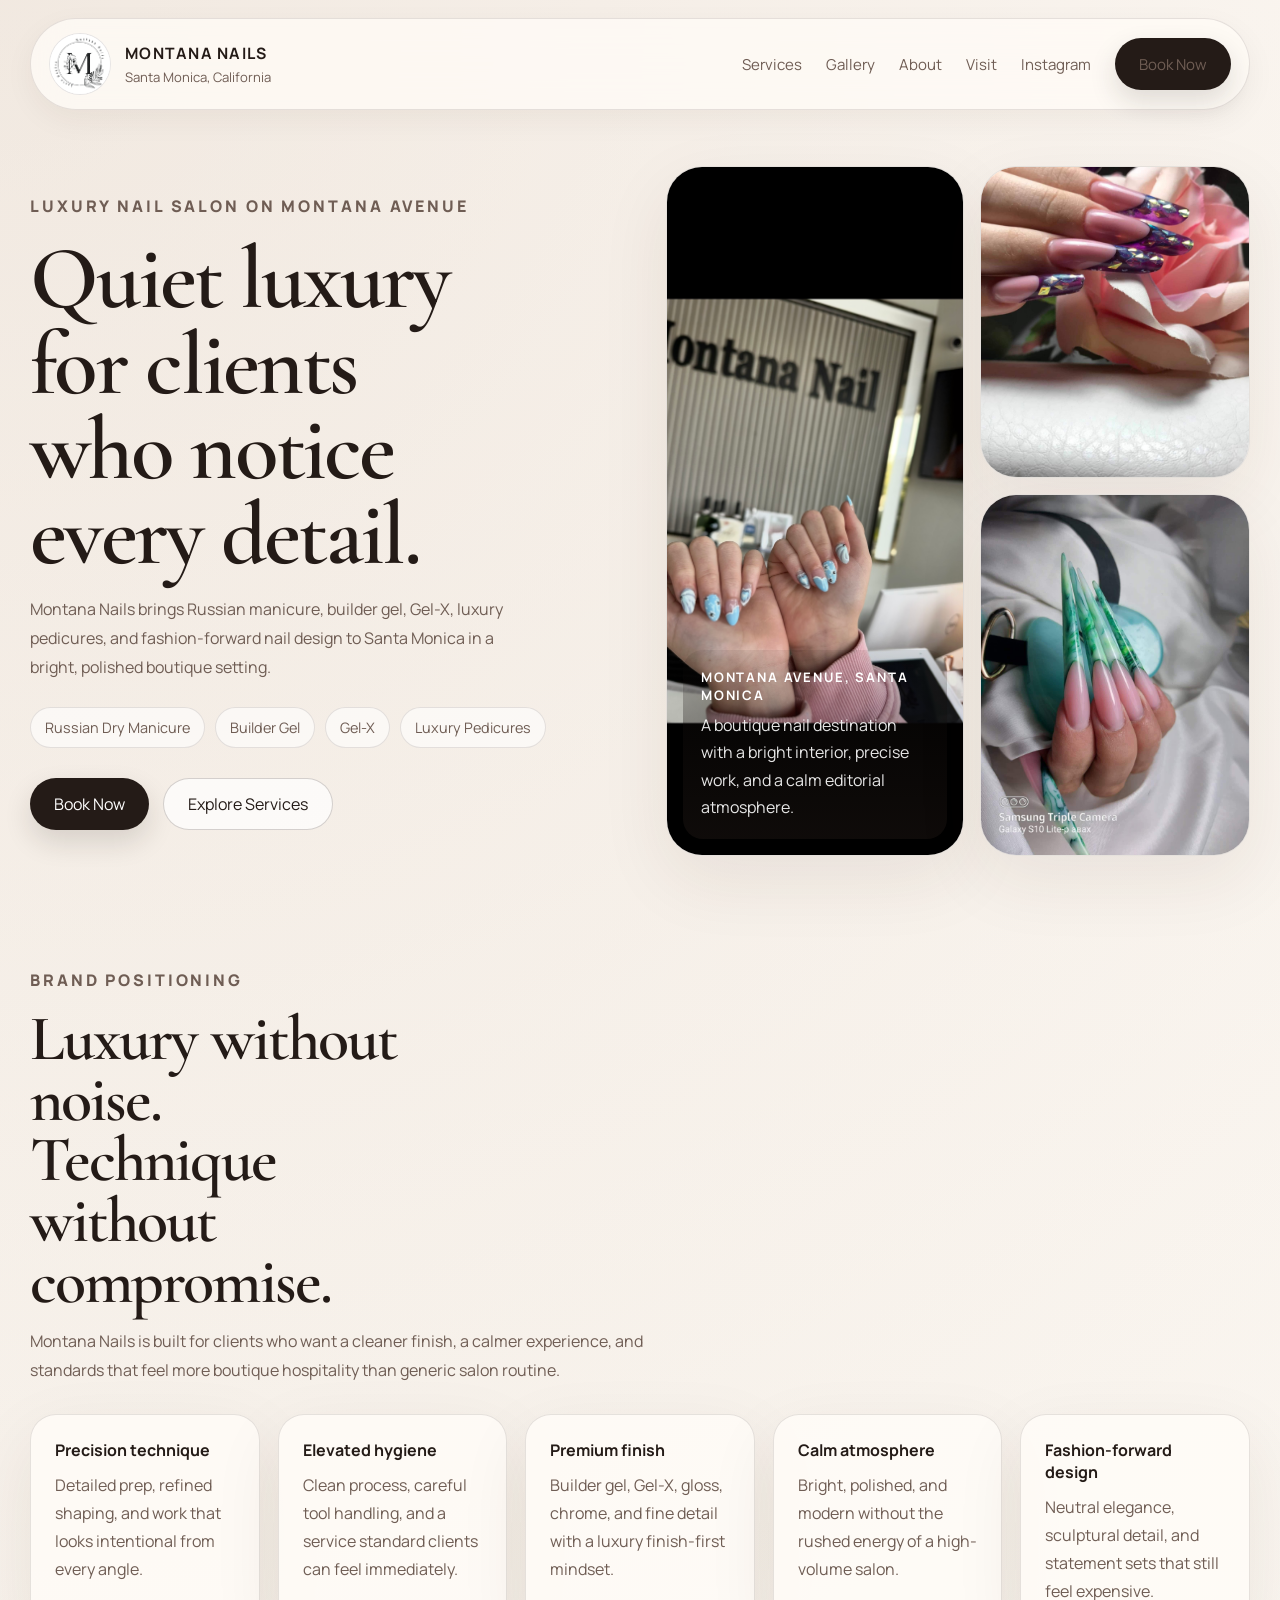
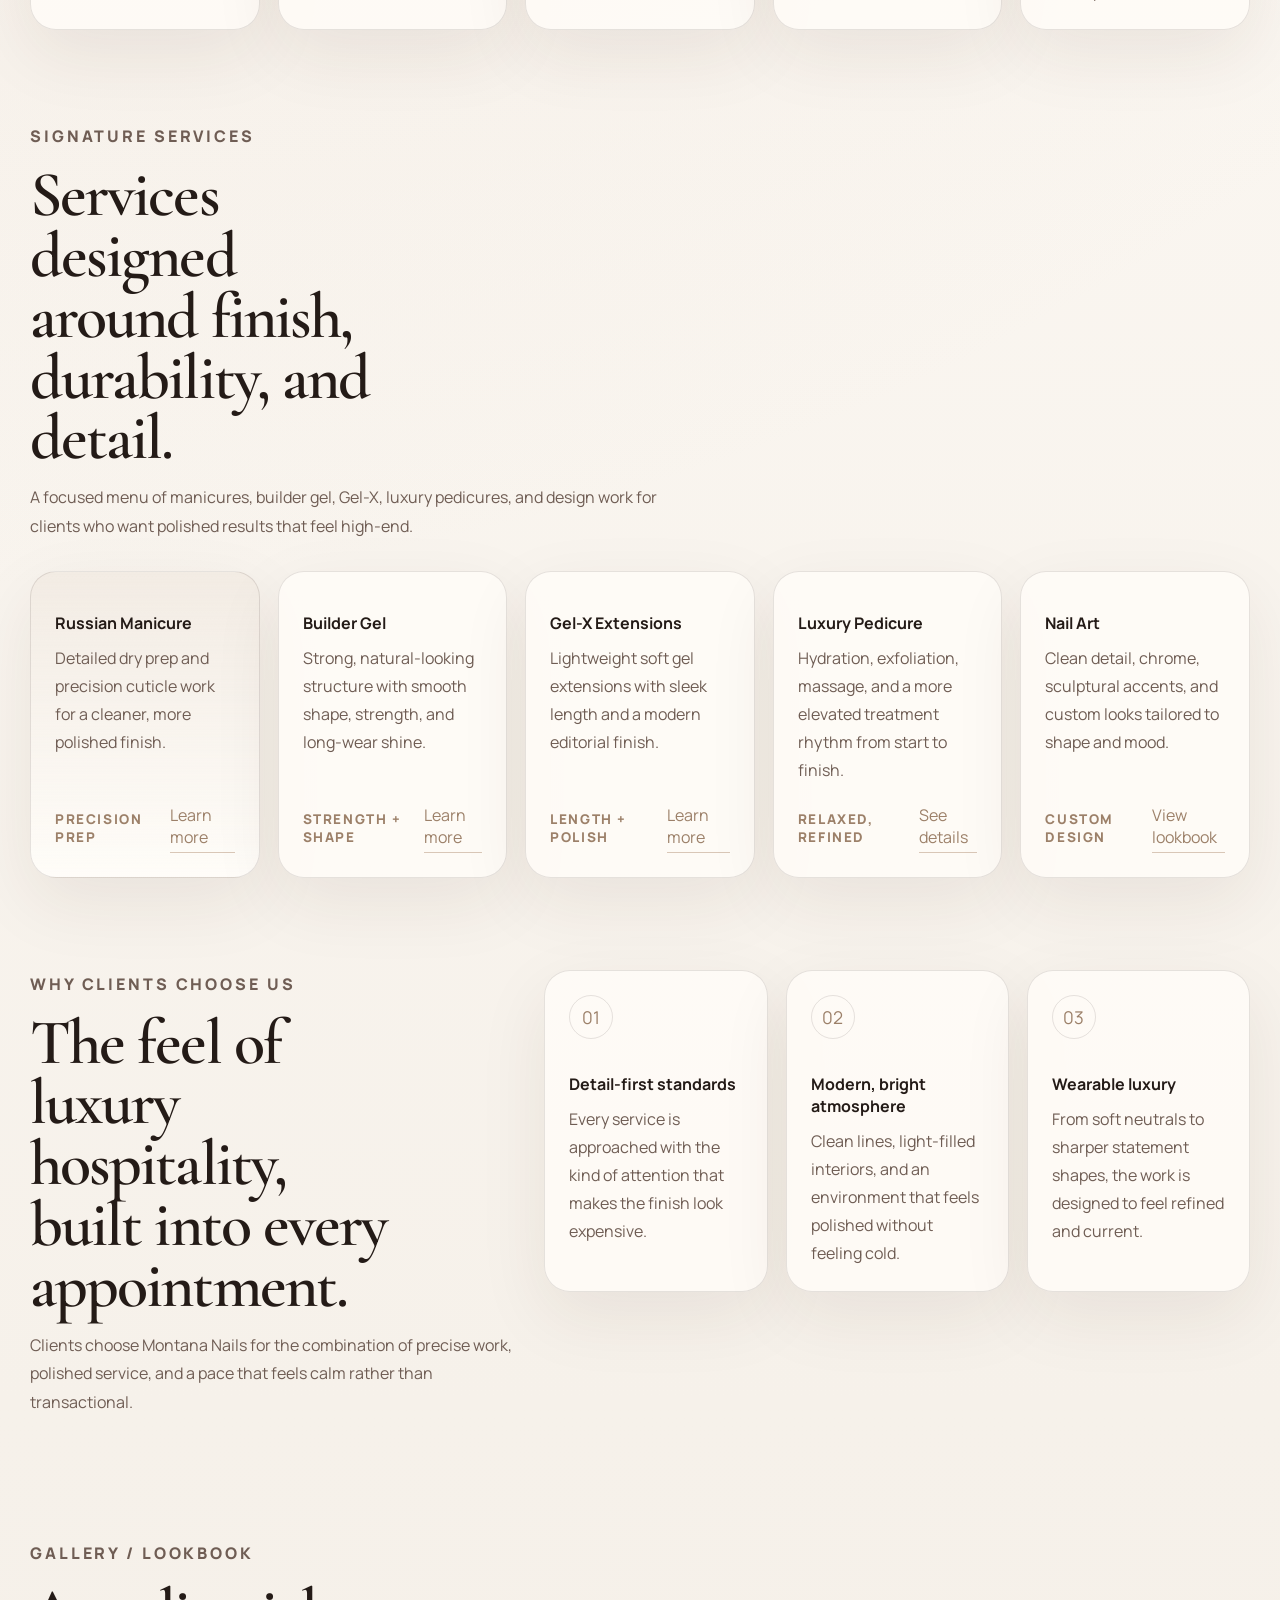
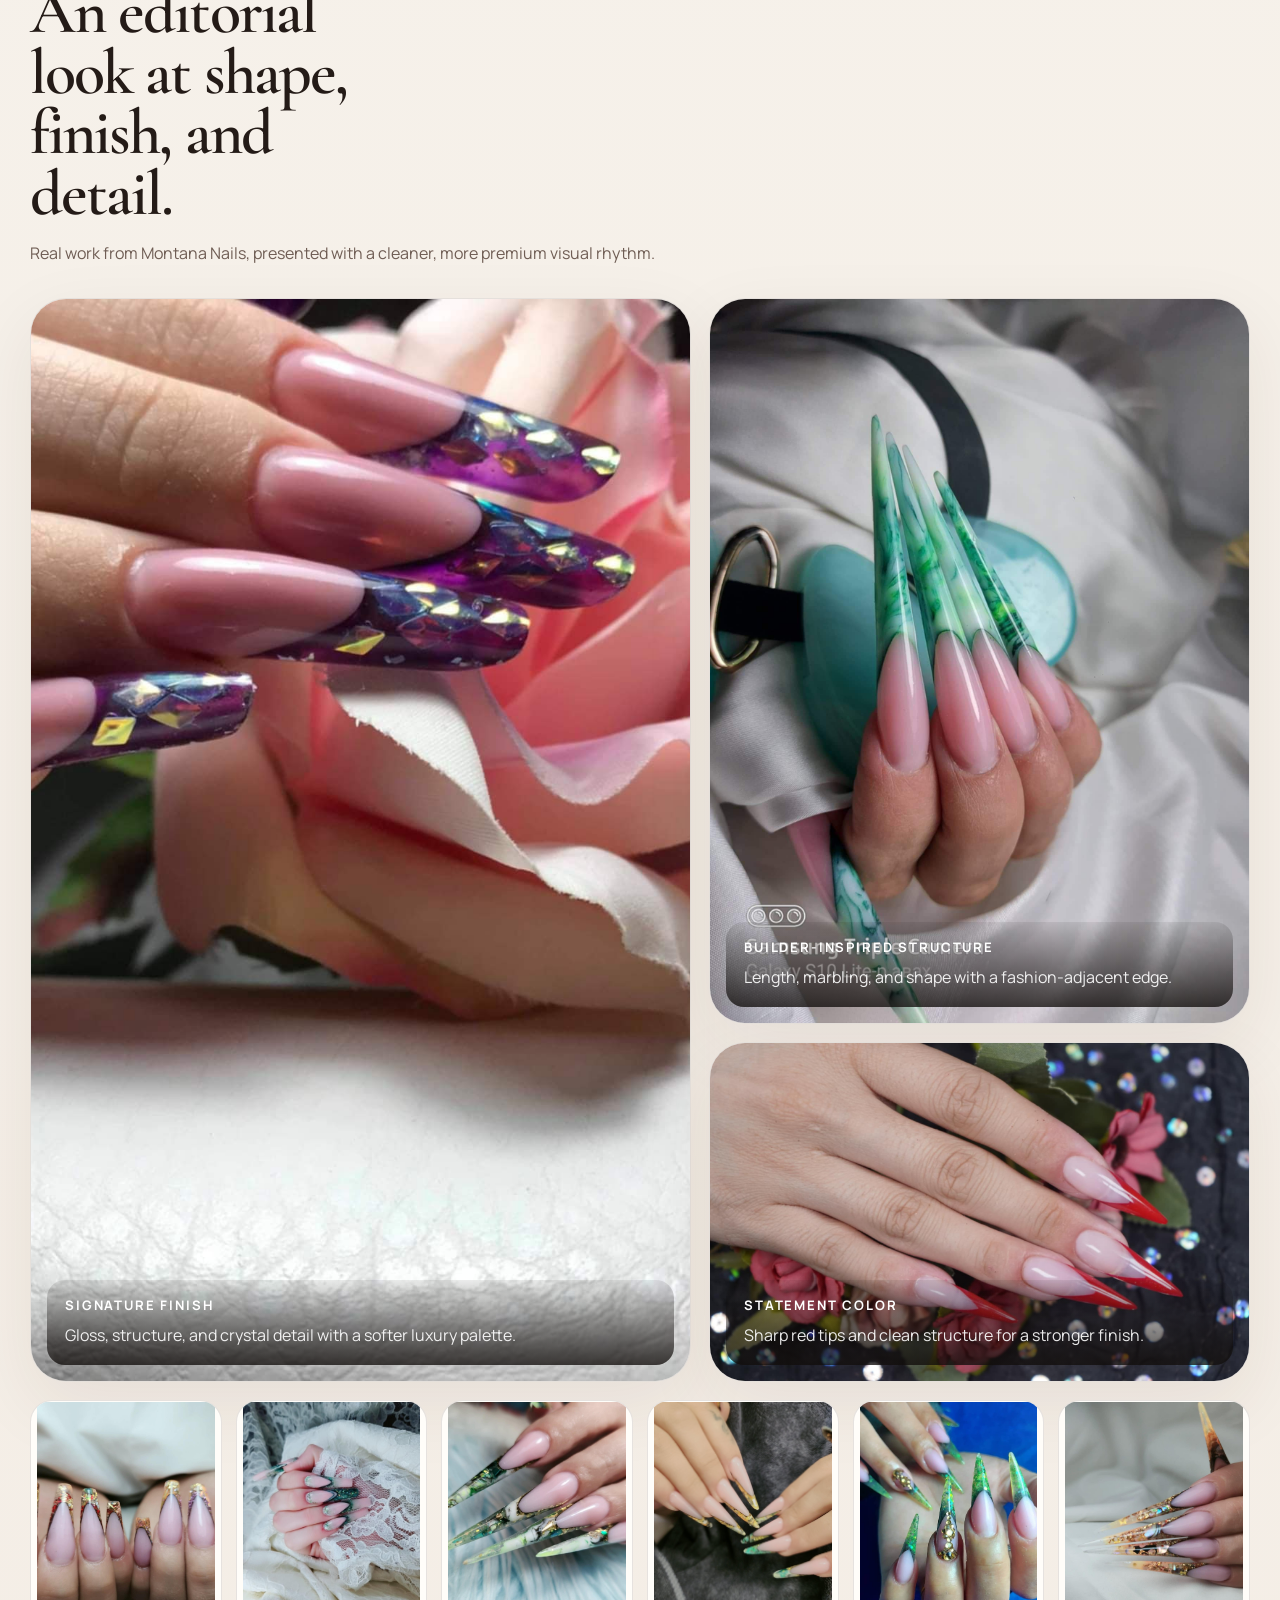
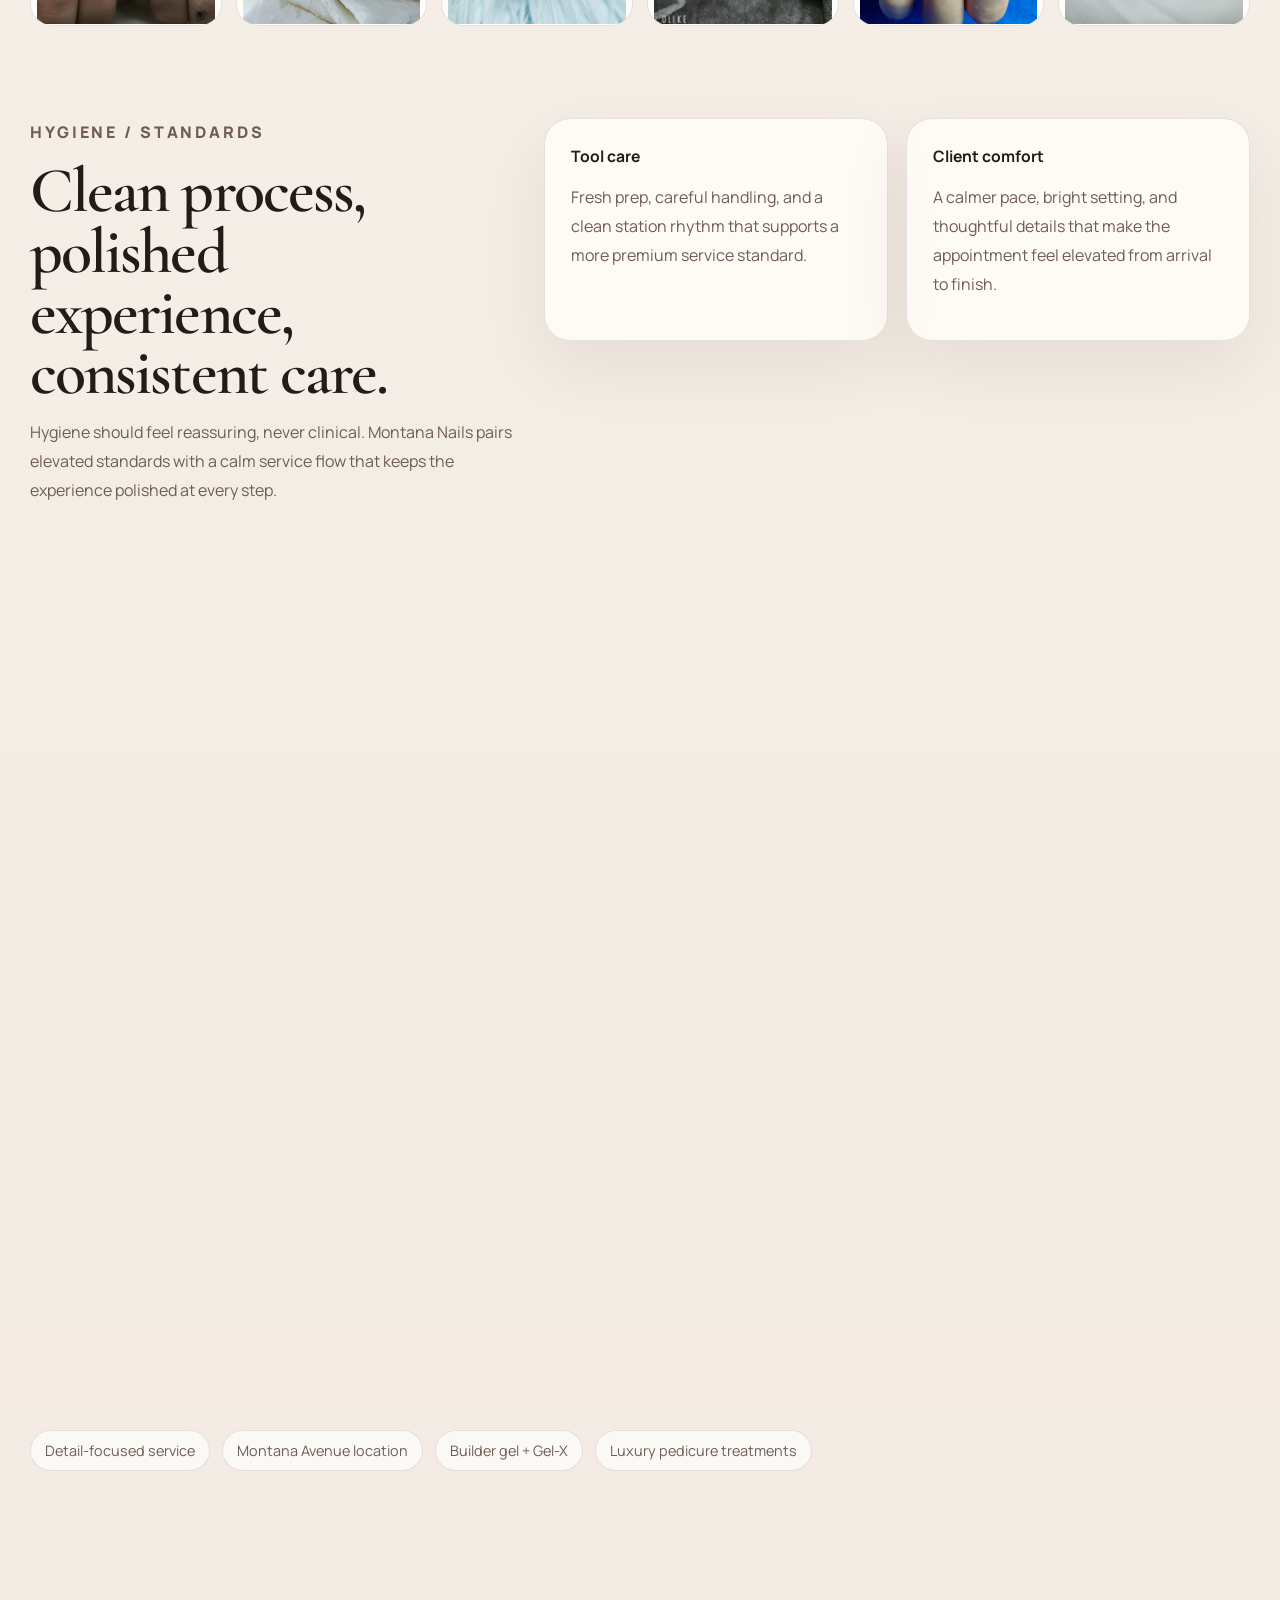
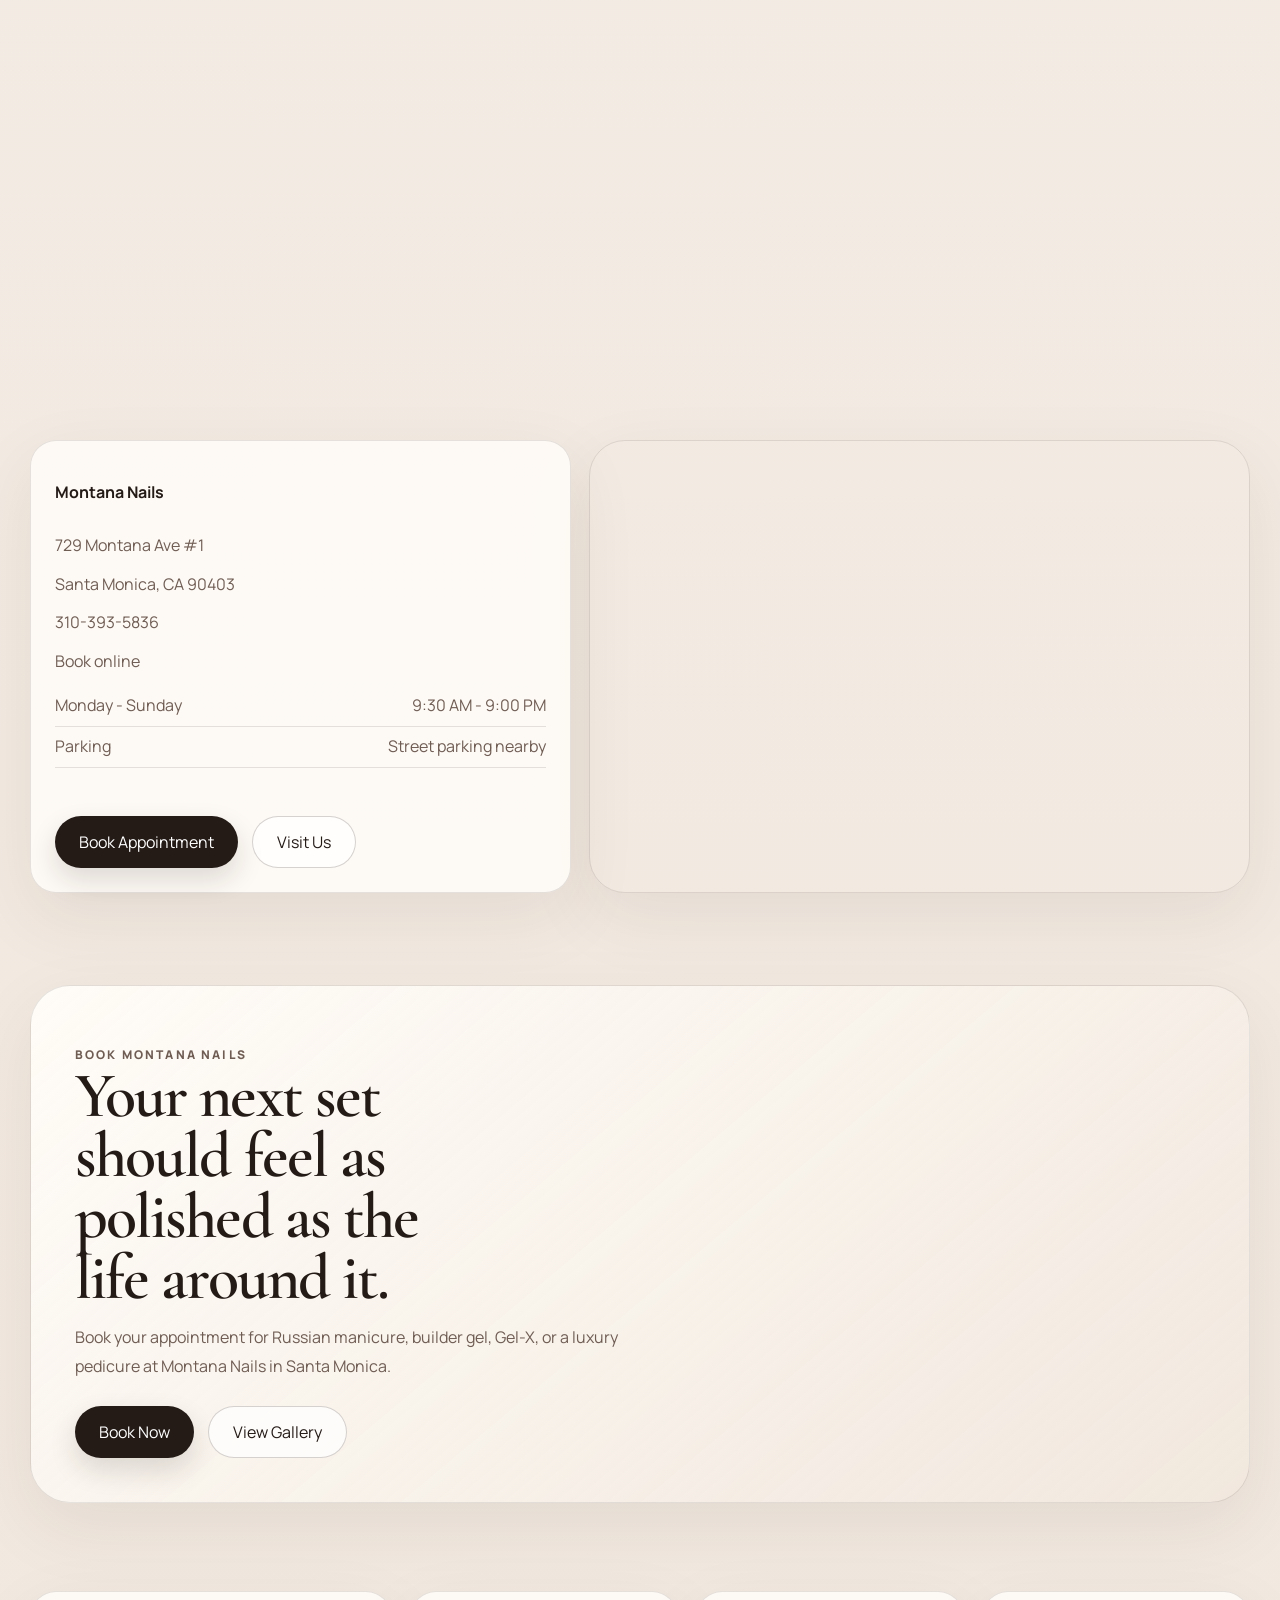
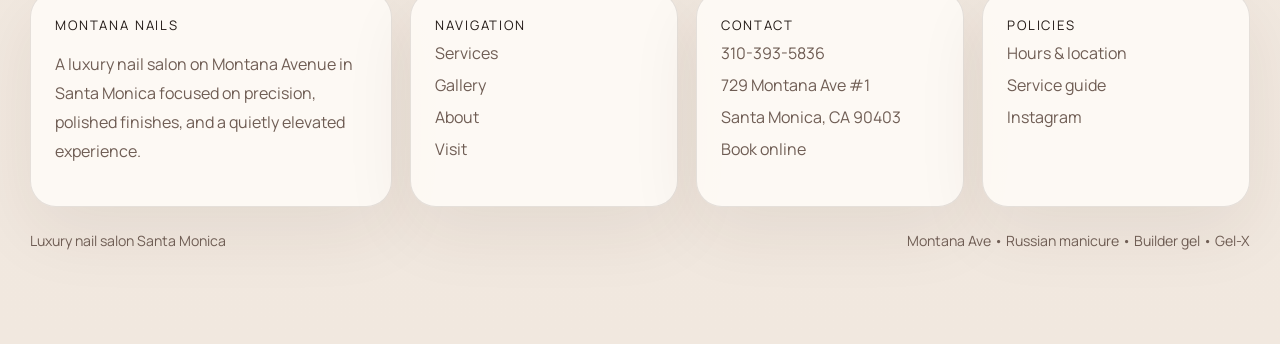
==== commit 39a1d18e: "update changes" ====
--- a/index.html
+++ b/index.html
@@ -1,4 +1,4 @@
-﻿<!DOCTYPE html>
+<!DOCTYPE html>
 <html lang="en">
   <head>
     <meta charset="UTF-8" />
@@ -6,12 +6,20 @@
     <title>Montana Nails | Luxury Nail Salon on Montana Ave Santa Monica</title>
     <meta
       name="description"
-      content="Montana Nails is a luxury nail salon on Montana Avenue in Santa Monica specializing in Russian manicure, Gel-X, builder gel and luxury pedicures."
+      content="Montana Nails is a luxury nail salon on Montana Avenue in Santa Monica specializing in Russian manicure, Gel-X, builder gel, luxury pedicures, and detail-focused modern nail design."
     />
     <meta
       name="keywords"
-      content="Montana Nails, luxury nail salon Santa Monica, Montana Ave nail salon, Gel X Santa Monica, luxury pedicure Santa Monica, manicure Santa Monica"
+      content="luxury nail salon Santa Monica, Russian manicure Santa Monica, builder gel Santa Monica, Gel-X Santa Monica, Montana Ave nail salon"
     />
+    <meta property="og:title" content="Montana Nails | Luxury Nail Salon on Montana Ave Santa Monica" />
+    <meta
+      property="og:description"
+      content="A luxury Santa Monica nail salon known for precision technique, elevated hygiene, builder gel, Gel-X, and refined nail design."
+    />
+    <meta property="og:type" content="website" />
+    <meta property="og:image" content="images/hero/salon-blue-set.png" />
+    <meta name="theme-color" content="#f6f1ea" />
     <script type="application/ld+json">
       {
         "@context": "https://schema.org",
@@ -24,519 +32,426 @@
           "addressRegion": "CA",
           "postalCode": "90403"
         },
-        "telephone": "+13103935836"
+        "telephone": "+13103935836",
+        "url": "https://booking.gocheckin.net/v2/4154"
       }
     </script>
-    <link rel="preconnect" href="https://fonts.googleapis.com" />
-    <link rel="preconnect" href="https://fonts.gstatic.com" crossorigin />
-    <link
-      href="https://fonts.googleapis.com/css2?family=Manrope:wght@400;500;600;700;800&family=Cormorant+Garamond:wght@500;600;700&display=swap"
-      rel="stylesheet"
-    />
     <link rel="stylesheet" href="styles.css" />
   </head>
   <body>
-    <div class="page-shell">
-      <header class="site-header">
-        <a class="brand" href="#top" aria-label="Montana Nails home">
-          <span class="brand-mark">
-            <img
-              src="images/logo/logo.png"
-              alt="Montana Nails Santa Monica logo"
-            />
-          </span>
-          <span class="brand-copy">
-            <strong>Montana Nails</strong>
-            <span>Santa Monica, CA</span>
-          </span>
-        </a>
-
-        <button
-          class="nav-toggle"
-          type="button"
-          aria-expanded="false"
-          aria-controls="site-nav"
-          aria-label="Open navigation"
-        >
-          <span></span>
-          <span></span>
-        </button>
-
-        <nav class="site-nav" id="site-nav">
-          <a href="#services">Services</a>
-          <a href="#experience">Why Us</a>
-          <a href="#gallery">Highlights</a>
-          <a href="#visit">Visit</a>
-          <a
-            class="nav-cta"
-            href="https://booking.gocheckin.net/v2/4154"
-            target="_blank"
-            rel="noreferrer"
-            >Book Now</a
-          >
-        </nav>
-      </header>
-
-      <main id="top">
-        <section class="hero">
-          <div class="hero-copy">
-            <p class="eyebrow">Luxury nail care on Montana Avenue</p>
-            <h1>Luxury Nail Salon on Montana Ave, Santa Monica</h1>
-            <p class="hero-text">
-              Russian Dry Manicure • Builder Gel • Gel-X • Luxury Pedicures
-            </p>
-
-            <div class="hero-actions">
-              <a
-                class="button button-primary"
-                href="https://booking.gocheckin.net/v2/4154"
-                target="_blank"
-                rel="noreferrer"
-                >Book Now</a
-              >
-              <a class="button button-secondary" href="#services"
-                >View Services</a
-              >
-            </div>
-
-            <ul class="hero-points" aria-label="Key salon details">
-              <li>Open daily, 9:30 AM to 9:00 PM</li>
-              <li>729 Montana Avenue, Suite 1, Santa Monica</li>
-              <li>Gel-X, spa pedicures, waxing, and signature artistry</li>
-            </ul>
-          </div>
-
-          <div class="hero-visual" aria-label="Montana Nails photo showcase">
-            <article class="photo-frame photo-large">
-              <img
-                src="images/hero/salon-blue-set.png"
-                alt="Blue nail set photographed inside Montana Nails salon"
-              />
-              <div class="photo-caption">
-                <span>Inside the salon</span>
-                <strong>Real work, real space, and a more immediate first impression.</strong>
+    <header class="site-header">
+      <a class="brand" href="index.html" aria-label="Montana Nails home">
+        <span class="brand-mark">
+          <img src="images/logo/logo.png" alt="Montana Nails logo" />
+        </span>
+        <span class="brand-copy">
+          <strong>Montana Nails</strong>
+          <span>Santa Monica, California</span>
+        </span>
+      </a>
+
+      <button class="nav-toggle" type="button" aria-expanded="false" aria-label="Toggle navigation">
+        <span></span>
+        <span></span>
+      </button>
+
+      <nav class="site-nav">
+        <a href="services.html">Services</a>
+        <a href="gallery.html">Gallery</a>
+        <a href="about.html">About</a>
+        <a href="contact.html">Visit</a>
+        <a href="https://www.instagram.com/" target="_blank" rel="noreferrer">Instagram</a>
+        <a class="nav-cta" href="https://booking.gocheckin.net/v2/4154" target="_blank" rel="noreferrer">Book Now</a>
+      </nav>
+    </header>
+
+    <main class="page-main">
+      <section class="hero">
+        <div class="hero-copy">
+          <p class="eyebrow">Luxury Nail Salon on Montana Avenue</p>
+          <h1>Quiet luxury for clients who notice every detail.</h1>
+          <p class="hero-subtext">
+            Montana Nails brings Russian manicure, builder gel, Gel-X, luxury
+            pedicures, and fashion-forward nail design to Santa Monica in a
+            bright, polished boutique setting.
+          </p>
+          <div class="hero-meta">
+            <span>Russian Dry Manicure</span>
+            <span>Builder Gel</span>
+            <span>Gel-X</span>
+            <span>Luxury Pedicures</span>
+          </div>
+          <div class="hero-actions">
+            <a class="button button-primary" href="https://booking.gocheckin.net/v2/4154" target="_blank" rel="noreferrer">Book Now</a>
+            <a class="button button-secondary" href="services.html">Explore Services</a>
+          </div>
+        </div>
+
+        <div class="hero-visual">
+          <article class="hero-panel large">
+            <img src="images/hero/salon-blue-set.png" alt="Montana Nails salon interior with blue nail set" />
+            <div class="hero-caption">
+              <strong>Montana Avenue, Santa Monica</strong>
+              <p>A boutique nail destination with a bright interior, precise work, and a calm editorial atmosphere.</p>
+            </div>
+          </article>
+          <div class="hero-column">
+            <article class="hero-panel small">
+              <img src="images/gallery/att.f37w2mTauVUl41Z7PoGxmed49N0ksphbTKMtWo3TIdo.JPG" alt="Luxury pink nail set with crystal detail" />
+            </article>
+            <article class="hero-panel small">
+              <img src="images/gallery/att.gc1R3t4NPXoWXRYWJJNKYOQTlqfw0riuPXjNBomCXZU.JPG" alt="Builder gel inspired green and nude nail set" />
+            </article>
+          </div>
+        </div>
+      </section>
+
+      <section class="section">
+        <div class="section-heading">
+          <p class="eyebrow">Brand Positioning</p>
+          <h2>Luxury without noise. Technique without compromise.</h2>
+          <p>
+            Montana Nails is built for clients who want a cleaner finish, a
+            calmer experience, and standards that feel more boutique hospitality
+            than generic salon routine.
+          </p>
+        </div>
+        <div class="trust-grid">
+          <article class="trust-card">
+            <strong>Precision technique</strong>
+            <p>Detailed prep, refined shaping, and work that looks intentional from every angle.</p>
+          </article>
+          <article class="trust-card">
+            <strong>Elevated hygiene</strong>
+            <p>Clean process, careful tool handling, and a service standard clients can feel immediately.</p>
+          </article>
+          <article class="trust-card">
+            <strong>Premium finish</strong>
+            <p>Builder gel, Gel-X, gloss, chrome, and fine detail with a luxury finish-first mindset.</p>
+          </article>
+          <article class="trust-card">
+            <strong>Calm atmosphere</strong>
+            <p>Bright, polished, and modern without the rushed energy of a high-volume salon.</p>
+          </article>
+          <article class="trust-card">
+            <strong>Fashion-forward design</strong>
+            <p>Neutral elegance, sculptural detail, and statement sets that still feel expensive.</p>
+          </article>
+        </div>
+      </section>
+
+      <section class="section">
+        <div class="section-heading">
+          <p class="eyebrow">Signature Services</p>
+          <h2>Services designed around finish, durability, and detail.</h2>
+          <p>
+            A focused menu of manicures, builder gel, Gel-X, luxury pedicures,
+            and design work for clients who want polished results that feel high-end.
+          </p>
+        </div>
+        <div class="service-grid">
+          <article class="service-card featured">
+            <div>
+              <h3>Russian Manicure</h3>
+              <p>Detailed dry prep and precision cuticle work for a cleaner, more polished finish.</p>
+            </div>
+            <div class="service-card-footer">
+              <span>Precision prep</span>
+              <a class="button-ghost" href="russian-manicure-santa-monica.html">Learn more</a>
+            </div>
+          </article>
+          <article class="service-card">
+            <div>
+              <h3>Builder Gel</h3>
+              <p>Strong, natural-looking structure with smooth shape, strength, and long-wear shine.</p>
+            </div>
+            <div class="service-card-footer">
+              <span>Strength + shape</span>
+              <a class="button-ghost" href="builder-gel-santa-monica.html">Learn more</a>
+            </div>
+          </article>
+          <article class="service-card">
+            <div>
+              <h3>Gel-X Extensions</h3>
+              <p>Lightweight soft gel extensions with sleek length and a modern editorial finish.</p>
+            </div>
+            <div class="service-card-footer">
+              <span>Length + polish</span>
+              <a class="button-ghost" href="gel-x-extensions-santa-monica.html">Learn more</a>
+            </div>
+          </article>
+          <article class="service-card">
+            <div>
+              <h3>Luxury Pedicure</h3>
+              <p>Hydration, exfoliation, massage, and a more elevated treatment rhythm from start to finish.</p>
+            </div>
+            <div class="service-card-footer">
+              <span>Relaxed, refined</span>
+              <a class="button-ghost" href="services.html#pedicures">See details</a>
+            </div>
+          </article>
+          <article class="service-card">
+            <div>
+              <h3>Nail Art</h3>
+              <p>Clean detail, chrome, sculptural accents, and custom looks tailored to shape and mood.</p>
+            </div>
+            <div class="service-card-footer">
+              <span>Custom design</span>
+              <a class="button-ghost" href="gallery.html">View lookbook</a>
+            </div>
+          </article>
+        </div>
+      </section>
+
+      <section class="section split-section">
+        <div class="section-heading">
+          <p class="eyebrow">Why Clients Choose Us</p>
+          <h2>The feel of luxury hospitality, built into every appointment.</h2>
+          <p>
+            Clients choose Montana Nails for the combination of precise work,
+            polished service, and a pace that feels calm rather than transactional.
+          </p>
+        </div>
+        <div class="experience-grid">
+          <article class="experience-card">
+            <span class="icon-mark">01</span>
+            <h3>Detail-first standards</h3>
+            <p>Every service is approached with the kind of attention that makes the finish look expensive.</p>
+          </article>
+          <article class="experience-card">
+            <span class="icon-mark">02</span>
+            <h3>Modern, bright atmosphere</h3>
+            <p>Clean lines, light-filled interiors, and an environment that feels polished without feeling cold.</p>
+          </article>
+          <article class="experience-card">
+            <span class="icon-mark">03</span>
+            <h3>Wearable luxury</h3>
+            <p>From soft neutrals to sharper statement shapes, the work is designed to feel refined and current.</p>
+          </article>
+        </div>
+      </section>
+
+      <section class="section">
+        <div class="section-heading">
+          <p class="eyebrow">Gallery / Lookbook</p>
+          <h2>An editorial look at shape, finish, and detail.</h2>
+          <p>
+            Real work from Montana Nails, presented with a cleaner, more premium visual rhythm.
+          </p>
+        </div>
+
+        <div class="gallery-feature">
+          <article class="gallery-tile feature-large" data-lightbox="images/gallery/att.f37w2mTauVUl41Z7PoGxmed49N0ksphbTKMtWo3TIdo.JPG" data-lightbox-alt="Pink crystal set">
+            <img src="images/gallery/att.f37w2mTauVUl41Z7PoGxmed49N0ksphbTKMtWo3TIdo.JPG" alt="Pink crystal set" />
+            <div class="gallery-overlay">
+              <strong>Signature finish</strong>
+              <p>Gloss, structure, and crystal detail with a softer luxury palette.</p>
+            </div>
+          </article>
+          <div class="gallery-stack">
+            <article class="gallery-tile" data-lightbox="images/gallery/att.gc1R3t4NPXoWXRYWJJNKYOQTlqfw0riuPXjNBomCXZU.JPG" data-lightbox-alt="Green marble set">
+              <img src="images/gallery/att.gc1R3t4NPXoWXRYWJJNKYOQTlqfw0riuPXjNBomCXZU.JPG" alt="Green marble set" />
+              <div class="gallery-overlay">
+                <strong>Builder-inspired structure</strong>
+                <p>Length, marbling, and shape with a fashion-adjacent edge.</p>
               </div>
             </article>
-            <article class="photo-frame">
-              <img
-                src="images/gallery/att.0nor4xdwQD750LMuJUgHgMo-xTi24_5MOo65BcMhIf0.dat.JPEG"
-                alt="Red French stiletto nail set with soft pink base"
-              />
-            </article>
-            <article class="photo-frame">
-              <img
-                src="images/gallery/att.0TJjiKFmVLPqWeB7VDtx_GjETWx4ypVN3lZpLlzfZsM.JPG"
-                alt="Green crystal stiletto nail set"
-              />
-            </article>
-          </div>
-        </section>
-
-        <section class="marquee">
-          <div>
-            <span>Clean tools</span>
-            <span>Skilled artists</span>
-            <span>Spa-level pedicures</span>
-            <span>Montana Avenue convenience</span>
-            <span>Custom nail art</span>
-            <span>Clean tools</span>
-            <span>Skilled artists</span>
-            <span>Spa-level pedicures</span>
-            <span>Montana Avenue convenience</span>
-            <span>Custom nail art</span>
-          </div>
-        </section>
-
-        <section class="section proof" id="proof">
-          <div class="section-heading narrow">
-            <p class="eyebrow">Social proof</p>
-            <h2>Trusted by Westside clients who care about detail.</h2>
-            <p>
-              Guests return for clean work, welcoming service, and the kind of detail that keeps a set looking polished.
-            </p>
-          </div>
-
-          <div class="proof-grid">
-            <article class="proof-stat">
-              <strong>4.4 Google rating</strong>
-              <span>Strong local feedback from returning clients</span>
-            </article>
-            <article class="proof-stat">
-              <strong>255 reviews</strong>
-              <span>Hundreds of client reviews across the salon's public profile</span>
-            </article>
-            <article class="proof-quote">
-              <p>
-                Trusted by hundreds of Santa Monica clients who consistently
-                call out cleanliness, welcoming service, and careful work.
-              </p>
-            </article>
-          </div>
-        </section>
-
-        <section class="section brands" id="brands">
-          <div class="section-heading narrow">
-            <p class="eyebrow">Premium products</p>
-            <h2>Premium products that support long wear, shine, and finish.</h2>
-            <p>
-              Professional systems and treatment upgrades help every set feel polished, durable, and well finished.
-            </p>
-          </div>
-
-          <div class="brand-grid">
-            <article class="brand-card">
-              <strong>Apres Gel-X</strong>
-              <span>Structured extension system for long-wear shape and finish.</span>
-            </article>
-            <article class="brand-card">
-              <strong>SpaRitual</strong>
-              <span>Sea salt scrub and mineral infusion upgrades for premium pedicures.</span>
-            </article>
-            <article class="brand-card">
-              <strong>ORLY Builder + IBD Hard Gel</strong>
-              <span>Enhancement systems for strength, structure, and glossy durability.</span>
-            </article>
-            <article class="brand-card">
-              <strong>KUSH QUEEN CBD</strong>
-              <span>Featured in the Deep Blue CBD Calm Cove treatment upgrade.</span>
-            </article>
-          </div>
-        </section>
-
-        <section class="section" id="services">
-          <div class="section-heading">
-            <p class="eyebrow">Services</p>
-            <h2>Our services</h2>
-            <p>
-              Discover manicure, pedicure, builder gel, and Gel-X services
-              designed for clean prep, long wear, and polished results.
-            </p>
-          </div>
-
-          <div class="service-grid">
-            <article class="service-card feature">
-              <h3>Russian Dry Manicure</h3>
-              <p class="service-intro">
-                Precision cuticle work for a clean, polished, flawless finish.
-              </p>
-              <ul>
-                <li>Classic Manicure <strong>$35</strong></li>
-                <li>Gel Polish Manicure <strong>$55</strong></li>
-                <li>Polish Change Hands <strong>$20</strong></li>
-                <li>French Tip Add-On <strong>$20</strong></li>
-                <li>Paraffin Upgrade <strong>$15</strong></li>
-              </ul>
-              <a class="service-link" href="russian-manicure-santa-monica.html"
-                >Learn more</a
-              >
-            </article>
-
-            <article class="service-card">
-              <h3>Gel Manicure</h3>
-              <p class="service-intro">
-                Long-lasting shine with crisp color payoff and zero dry time.
-              </p>
-              <ul>
-                <li>Gel Polish Manicure <strong>$55</strong></li>
-                <li>Gel Polish Removal <strong>$20</strong></li>
-                <li>French Tip Add-On <strong>$20</strong></li>
-                <li>Chrome Color <strong>$20</strong></li>
-                <li>Nail Art <strong>$5 / nail</strong></li>
-              </ul>
-            </article>
-
-            <article class="service-card">
-              <h3>Builder Gel</h3>
-              <p class="service-intro">
-                Strong, natural-looking nail structure with durability and shine.
-              </p>
-              <ul>
-                <li>IBD Hard Gel Full Set <strong>$90</strong></li>
-                <li>ORLY Gel Builder Full Set <strong>$90</strong></li>
-                <li>Builder Gel Fill <strong>Call salon</strong></li>
-                <li>Paraffin Upgrade <strong>$15</strong></li>
-                <li>Polish Change Hands <strong>$20</strong></li>
-              </ul>
-              <a class="service-link" href="builder-gel-santa-monica.html"
-                >Learn more</a
-              >
-            </article>
-
-            <article class="service-card">
-              <h3>Gel-X Extensions</h3>
-              <p class="service-intro">
-                Lightweight soft gel extensions with a sleek, modern finish.
-              </p>
-              <ul>
-                <li>Apres Gel-X Full Set <strong>$90</strong></li>
-                <li>Dipping Powder <strong>$65</strong></li>
-                <li>Acrylic Full Set with Gel Color <strong>$90</strong></li>
-                <li>Nail Art <strong>$5 / nail</strong></li>
-                <li>Chrome Color <strong>$20</strong></li>
-              </ul>
-              <a class="service-link" href="gel-x-extensions-santa-monica.html"
-                >Learn more</a
-              >
-            </article>
-
-            <article class="service-card">
-              <h3>Luxury Pedicure</h3>
-              <p class="service-intro">
-                Relaxing pedicure treatments with exfoliation, hydration, and extended massage.
-              </p>
-              <ul>
-                <li>Classic Pedicure <strong>$45</strong></li>
-                <li>Seaside Detox Delight <strong>$100</strong></li>
-                <li>Sea Renewal Collagen Boost <strong>$110</strong></li>
-                <li>Callus Removal <strong>$15</strong></li>
-                <li>SpaRitual Sugar Scrub <strong>$25</strong></li>
-              </ul>
-            </article>
-          </div>
-        </section>
-
-        <section class="section experience" id="experience">
-          <div class="section-heading narrow">
-            <p class="eyebrow">Meet the salon</p>
-            <h2>A salon experience built around comfort, cleanliness, and craft.</h2>
-          </div>
-
-          <div class="experience-grid">
-            <article>
-              <h3>Clean technique</h3>
-              <p>
-                Careful sanitation, fresh tools, and thoughtful prep help every service feel comfortable and clean.
-              </p>
-            </article>
-            <article>
-              <h3>Refined but welcoming</h3>
-              <p>
-                The salon feels polished and elevated while still staying warm, relaxed, and easy to return to.
-              </p>
-            </article>
-            <article>
-              <h3>Craft-led menu</h3>
-              <p>
-                From quick upkeep to high-touch spa treatments and structured
-                enhancement services, the menu supports both routine care and
-                more polished statement looks.
-              </p>
-            </article>
-          </div>
-        </section>
-
-        <section class="section gallery" id="gallery">
-          <div class="section-heading">
-            <p class="eyebrow">Highlights</p>
-            <h2>The look: bright, polished, expressive, and camera-ready.</h2>
-          </div>
-
-          <div class="gallery-grid">
-            <article class="gallery-card photo-card tall">
-              <img
-                src="images/gallery/att.f37w2mTauVUl41Z7PoGxmed49N0ksphbTKMtWo3TIdo.JPG"
-                alt="Pink nail set with purple crystal tips and rose styling"
-              />
+            <article class="gallery-tile" data-lightbox="images/gallery/att.0nor4xdwQD750LMuJUgHgMo-xTi24_5MOo65BcMhIf0.dat.JPEG" data-lightbox-alt="Red French set">
+              <img src="images/gallery/att.0nor4xdwQD750LMuJUgHgMo-xTi24_5MOo65BcMhIf0.dat.JPEG" alt="Red French set" />
               <div class="gallery-overlay">
-                <span>Statement sets</span>
-                <h3>Length, shine, and sculptural tip work for a more dramatic finish.</h3>
+                <strong>Statement color</strong>
+                <p>Sharp red tips and clean structure for a stronger finish.</p>
               </div>
             </article>
-            <article class="gallery-card photo-card">
-              <img
-                src="images/gallery/att.gc1R3t4NPXoWXRYWJJNKYOQTlqfw0riuPXjNBomCXZU.JPG"
-                alt="Green and nude stiletto set with marbled detailing"
-              />
-              <div class="gallery-overlay">
-                <span>Editorial color</span>
-                <h3>Soft pink bases can still feel bold when the tip work carries the look.</h3>
-              </div>
-            </article>
-            <article class="gallery-card photo-card">
-              <img
-                src="images/gallery/att.LTJmWTyTpBd_P4dwvmCnt_3IzRUIZMwVFfH1Getd1XU.JPG"
-                alt="Green lace-inspired nail set"
-              />
-              <div class="gallery-overlay">
-                <span>Quiet luxury</span>
-                <h3>Texture, shimmer, and lace styling create a more elevated mood without losing softness.</h3>
-              </div>
-            </article>
-            <article class="gallery-card photo-card tall">
-              <img
-                src="images/gallery/att.0nor4xdwQD750LMuJUgHgMo-xTi24_5MOo65BcMhIf0.dat.JPEG"
-                alt="Red French stiletto nail set with floral styling"
-              />
-              <div class="gallery-overlay">
-                <span>Custom finish</span>
-                <h3>From clean precision to fashion-forward color, the finish can still stay sharp and wearable.</h3>
-              </div>
-            </article>
-          </div>
-        </section>
-
-        <section class="section lookbook" id="lookbook">
-          <div class="section-heading">
-            <p class="eyebrow">Photo gallery</p>
-            <h2>More real sets from Montana Nails.</h2>
-            <p>
-              Explore a wider mix of shapes, finishes, bridal tones, soft neutrals, and statement designs.
-            </p>
-          </div>
-
-          <div class="lookbook-grid">
-            <figure class="lookbook-card">
-              <img
-                src="images/gallery/att.cEH-YEPOSwS4mYHI8TV3XBOCkYPK7PgSSmYyyqLOIhc.JPG"
-                alt="Neon green graphic nail art sample set"
-              />
-            </figure>
-            <figure class="lookbook-card">
-              <img
-                src="images/gallery/att.f37w2mTauVUl41Z7PoGxmed49N0ksphbTKMtWo3TIdo.JPG"
-                alt="Pink nail set with purple crystal tips"
-              />
-            </figure>
-            <figure class="lookbook-card">
-              <img
-                src="images/gallery/att.Wj-o0mr6ErH-wSiOg7477tui788IKhFPxuW4UEMcmI4.JPG"
-                alt="Silver pointed nail set with lace styling"
-              />
-            </figure>
-            <figure class="lookbook-card">
-              <img
-                src="images/gallery/att.EaejZf9gGQwFOt0yM6sE4J_7LAhZyO-UeP5p5-3spe4.JPG"
-                alt="Green glitter and blush stiletto nail set with lace backdrop"
-              />
-            </figure>
-            <figure class="lookbook-card">
-              <img
-                src="images/gallery/att.0TJjiKFmVLPqWeB7VDtx_GjETWx4ypVN3lZpLlzfZsM.JPG"
-                alt="Green crystal stiletto nail set"
-              />
-            </figure>
-            <figure class="lookbook-card">
-              <img
-                src="images/gallery/att.3904STmMxeNABizDYSKN-eSLk1tMHuTxoRftoQPAAzg.JPG"
-                alt="Gold glitter stiletto nail set on satin fabric"
-              />
-            </figure>
-            <figure class="lookbook-card">
-              <img
-                src="images/gallery/att.gc1R3t4NPXoWXRYWJJNKYOQTlqfw0riuPXjNBomCXZU.JPG"
-                alt="Green marbled stiletto nail set"
-              />
-            </figure>
-            <figure class="lookbook-card">
-              <img
-                src="images/gallery/att.EEdcU_LbrIVQjuYEygmdubZb0ynCtfTmUKSsmqLdlVQ.JPG"
-                alt="Pink and metallic sculpted nail set"
-              />
-            </figure>
-            <figure class="lookbook-card">
-              <img
-                src="images/gallery/att.LTJmWTyTpBd_P4dwvmCnt_3IzRUIZMwVFfH1Getd1XU.JPG"
-                alt="Green lace-inspired nail set"
-              />
-            </figure>
-            <figure class="lookbook-card">
-              <img
-                src="images/gallery/att.0nor4xdwQD750LMuJUgHgMo-xTi24_5MOo65BcMhIf0.dat.JPEG"
-                alt="Red French stiletto nail set"
-              />
-            </figure>
-            <figure class="lookbook-card">
-              <img
-                src="images/gallery/att.jsw4Q0oCfzaAqHEfpXz7tC2uoAmE2kFmWfbS8XEMXpc.JPG"
-                alt="Soft pink and metallic stiletto nail set"
-              />
-            </figure>
-            <figure class="lookbook-card">
-              <img
-                src="images/gallery/att.Ny7v7AA8v9IgBFiYo2ByqVEJnq8Ni09DfAcb2c5VSjI.JPG"
-                alt="Pink and black stiletto nail set with abstract detailing"
-              />
-            </figure>
-            <figure class="lookbook-card">
-              <img
-                src="images/gallery/att.xOJyPgAQ-slb_rEWBSDsjixZJv-RaEvAMsgeZ3y3czQ.JPG"
-                alt="Pink and silver stiletto nail set with lace styling"
-              />
-            </figure>
-          </div>
-        </section>
-
-        <section class="section visit" id="visit">
-          <div class="visit-card">
-            <div class="visit-copy">
-              <p class="eyebrow">Visit Montana Nails</p>
-              <h2>Visit Our Montana Avenue Nail Salon in Santa Monica</h2>
-              <p>
-                Walk-ins may be available, but calling ahead is the best way to
-                confirm timing, request a specific service, or ask about custom
-                art.
-              </p>
-
-              <div class="contact-list">
-                <a href="tel:3103935836">310-393-5836</a>
-                <a href="mailto:montananails90403@gmail.com"
-                  >montananails90403@gmail.com</a
-                >
-                <a
-                  href="https://maps.google.com/?q=729+Montana+Avenue+Suite+1+Santa+Monica+CA+90403"
-                  target="_blank"
-                  rel="noreferrer"
-                  >729 Montana Avenue, Suite 1, Santa Monica, CA 90403</a
-                >
-              </div>
-            </div>
-
-            <div class="visit-panel">
-              <div class="hours">
-                <p>Business hours</p>
-                <strong>Mon - Sun</strong>
-                <span>9:30 AM - 9:00 PM</span>
-              </div>
-              <div class="booking-block">
-                <p>Booking</p>
-                <span>
-                  Call to confirm availability, custom art requests, and the
-                  most current appointment options.
-                </span>
-              </div>
-              <div class="panel-actions">
-                <a
-                  class="button button-primary"
-                  href="https://booking.gocheckin.net/v2/4154"
-                  target="_blank"
-                  rel="noreferrer"
-                  >Book Now</a
-                >
-              </div>
-            </div>
-          </div>
-
-          <div class="location-note">
-            <p>
-              Located on Montana Avenue in Santa Monica, Montana Nails offers
-              Russian manicures, Gel-X extensions, builder gel overlays, and
-              luxury pedicures in a relaxing boutique salon environment.
-            </p>
-          </div>
+          </div>
+        </div>
+
+        <div class="gallery-lookbook">
+          <button class="lookbook-thumb" type="button" data-lightbox="images/gallery/att.LTJmWTyTpBd_P4dwvmCnt_3IzRUIZMwVFfH1Getd1XU.JPG" data-lightbox-alt="Green lace set">
+            <img src="images/gallery/att.LTJmWTyTpBd_P4dwvmCnt_3IzRUIZMwVFfH1Getd1XU.JPG" alt="Green lace set" />
+          </button>
+          <button class="lookbook-thumb" type="button" data-lightbox="images/gallery/att.EaejZf9gGQwFOt0yM6sE4J_7LAhZyO-UeP5p5-3spe4.JPG" data-lightbox-alt="Emerald glitter set">
+            <img src="images/gallery/att.EaejZf9gGQwFOt0yM6sE4J_7LAhZyO-UeP5p5-3spe4.JPG" alt="Emerald glitter set" />
+          </button>
+          <button class="lookbook-thumb" type="button" data-lightbox="images/gallery/att.EEdcU_LbrIVQjuYEygmdubZb0ynCtfTmUKSsmqLdlVQ.JPG" data-lightbox-alt="Pink metallic set">
+            <img src="images/gallery/att.EEdcU_LbrIVQjuYEygmdubZb0ynCtfTmUKSsmqLdlVQ.JPG" alt="Pink metallic set" />
+          </button>
+          <button class="lookbook-thumb" type="button" data-lightbox="images/gallery/att.Wj-o0mr6ErH-wSiOg7477tui788IKhFPxuW4UEMcmI4.JPG" data-lightbox-alt="Silver lace set">
+            <img src="images/gallery/att.Wj-o0mr6ErH-wSiOg7477tui788IKhFPxuW4UEMcmI4.JPG" alt="Silver lace set" />
+          </button>
+          <button class="lookbook-thumb" type="button" data-lightbox="images/gallery/att.0TJjiKFmVLPqWeB7VDtx_GjETWx4ypVN3lZpLlzfZsM.JPG" data-lightbox-alt="Green crystal set">
+            <img src="images/gallery/att.0TJjiKFmVLPqWeB7VDtx_GjETWx4ypVN3lZpLlzfZsM.JPG" alt="Green crystal set" />
+          </button>
+          <button class="lookbook-thumb" type="button" data-lightbox="images/gallery/att.3904STmMxeNABizDYSKN-eSLk1tMHuTxoRftoQPAAzg.JPG" data-lightbox-alt="Gold satin set">
+            <img src="images/gallery/att.3904STmMxeNABizDYSKN-eSLk1tMHuTxoRftoQPAAzg.JPG" alt="Gold satin set" />
+          </button>
+        </div>
+      </section>
+
+      <section class="section split-section">
+        <div class="section-heading">
+          <p class="eyebrow">Hygiene / Standards</p>
+          <h2>Clean process, polished experience, consistent care.</h2>
+          <p>
+            Hygiene should feel reassuring, never clinical. Montana Nails pairs
+            elevated standards with a calm service flow that keeps the
+            experience polished at every step.
+          </p>
+        </div>
+        <div class="note-grid">
+          <article class="note-card">
+            <strong>Tool care</strong>
+            <p>Fresh prep, careful handling, and a clean station rhythm that supports a more premium service standard.</p>
+          </article>
+          <article class="note-card">
+            <strong>Client comfort</strong>
+            <p>A calmer pace, bright setting, and thoughtful details that make the appointment feel elevated from arrival to finish.</p>
+          </article>
+        </div>
+      </section>
+
+      <section class="section">
+        <div class="section-heading">
+          <p class="eyebrow">Social Proof</p>
+          <h2>Trusted by clients who care about finish, atmosphere, and consistency.</h2>
+          <p>
+            The salon earns loyalty by pairing clean technique with a warm, polished experience.
+          </p>
+        </div>
+        <div class="testimonial-grid">
+          <article class="testimonial-card">
+            <span class="quote-mark">“</span>
+            <h3>Refined and consistent</h3>
+            <p>The attention to detail stands out immediately. The work feels polished, clean, and genuinely premium.</p>
+          </article>
+          <article class="testimonial-card">
+            <span class="quote-mark">“</span>
+            <h3>Best atmosphere on the Westside</h3>
+            <p>Bright, calm, and elevated without ever feeling stiff. It feels more boutique than typical salon.</p>
+          </article>
+          <article class="testimonial-card">
+            <span class="quote-mark">“</span>
+            <h3>Beautiful finish every time</h3>
+            <p>The shape, prep, and final gloss always look intentional. The work photographs beautifully too.</p>
+          </article>
+        </div>
+        <div class="cred-row">
+          <span class="cred-chip">Detail-focused service</span>
+          <span class="cred-chip">Montana Avenue location</span>
+          <span class="cred-chip">Builder gel + Gel-X</span>
+          <span class="cred-chip">Luxury pedicure treatments</span>
+        </div>
+      </section>
+
+      <section class="section">
+        <div class="section-heading">
+          <p class="eyebrow">Location / Visit Us</p>
+          <h2>Visit our Montana Avenue nail salon in Santa Monica.</h2>
+          <p>
+            Located on Montana Avenue in Santa Monica, Montana Nails offers
+            Russian manicure, Gel-X extensions, builder gel overlays, and
+            luxury pedicures in a relaxing boutique salon environment.
+          </p>
+        </div>
+        <div class="location-layout">
+          <article class="contact-card">
+            <h3>Montana Nails</h3>
+            <div class="contact-list">
+              <span>729 Montana Ave #1</span>
+              <span>Santa Monica, CA 90403</span>
+              <a href="tel:3103935836">310-393-5836</a>
+              <a href="https://booking.gocheckin.net/v2/4154" target="_blank" rel="noreferrer">Book online</a>
+            </div>
+
+            <div class="hours-list">
+              <div class="hours-row"><span>Monday - Sunday</span><span>9:30 AM - 9:00 PM</span></div>
+              <div class="hours-row"><span>Parking</span><span>Street parking nearby</span></div>
+            </div>
+
+            <div class="hero-actions">
+              <a class="button button-primary" href="https://booking.gocheckin.net/v2/4154" target="_blank" rel="noreferrer">Book Appointment</a>
+              <a class="button button-secondary" href="contact.html">Visit Us</a>
+            </div>
+          </article>
 
           <div class="map-frame">
             <iframe
               title="Montana Nails map"
-              src="https://www.google.com/maps?q=729+Montana+Avenue+Suite+1+Santa+Monica+CA+90403&z=15&output=embed"
+              src="https://www.google.com/maps?q=729+Montana+Ave+%231+Santa+Monica+CA+90403&z=15&output=embed"
               loading="lazy"
               referrerpolicy="no-referrer-when-downgrade"
             ></iframe>
           </div>
-        </section>
-      </main>
+        </div>
+      </section>
+
+      <section class="section">
+        <div class="final-cta">
+          <p class="eyebrow">Book Montana Nails</p>
+          <h2>Your next set should feel as polished as the life around it.</h2>
+          <p>
+            Book your appointment for Russian manicure, builder gel, Gel-X, or
+            a luxury pedicure at Montana Nails in Santa Monica.
+          </p>
+          <div class="final-cta-actions">
+            <a class="button button-primary" href="https://booking.gocheckin.net/v2/4154" target="_blank" rel="noreferrer">Book Now</a>
+            <a class="button button-secondary" href="gallery.html">View Gallery</a>
+          </div>
+        </div>
+      </section>
+    </main>
+
+    <footer class="site-footer">
+      <div class="site-shell">
+        <div class="footer-grid">
+          <article class="footer-card">
+            <div class="footer-brand-title">Montana Nails</div>
+            <p class="footer-meta">
+              A luxury nail salon on Montana Avenue in Santa Monica focused on
+              precision, polished finishes, and a quietly elevated experience.
+            </p>
+          </article>
+          <article class="footer-card">
+            <div class="footer-brand-title">Navigation</div>
+            <ul>
+              <li><a href="services.html">Services</a></li>
+              <li><a href="gallery.html">Gallery</a></li>
+              <li><a href="about.html">About</a></li>
+              <li><a href="contact.html">Visit</a></li>
+            </ul>
+          </article>
+          <article class="footer-card">
+            <div class="footer-brand-title">Contact</div>
+            <ul>
+              <li><a href="tel:3103935836">310-393-5836</a></li>
+              <li>729 Montana Ave #1</li>
+              <li>Santa Monica, CA 90403</li>
+              <li><a href="https://booking.gocheckin.net/v2/4154" target="_blank" rel="noreferrer">Book online</a></li>
+            </ul>
+          </article>
+          <article class="footer-card">
+            <div class="footer-brand-title">Policies</div>
+            <ul>
+              <li><a href="contact.html">Hours & location</a></li>
+              <li><a href="services.html">Service guide</a></li>
+              <li><a href="https://www.instagram.com/" target="_blank" rel="noreferrer">Instagram</a></li>
+            </ul>
+          </article>
+        </div>
+        <div class="footer-bottom">
+          <span>Luxury nail salon Santa Monica</span>
+          <span>Montana Ave • Russian manicure • Builder gel • Gel-X</span>
+        </div>
+      </div>
+    </footer>
+
+    <div class="lightbox" data-lightbox-root>
+      <div class="lightbox-dialog">
+        <button class="lightbox-close" type="button" aria-label="Close image">×</button>
+        <img src="" alt="" />
+      </div>
     </div>
 
     <script src="script.js"></script>
   </body>
 </html>
-
--- a/styles.css
+++ b/styles.css
@@ -1,20 +1,21 @@
+@import url("https://fonts.googleapis.com/css2?family=Cormorant+Garamond:wght@500;600;700&family=Manrope:wght@400;500;600;700;800&display=swap");
+
 :root {
-  --bg: #fbf5ef;
-  --bg-strong: #f1e0d3;
-  --surface: rgba(255, 252, 248, 0.8);
-  --surface-strong: #fffaf4;
-  --text: #231815;
-  --muted: #6f5b53;
-  --line: rgba(35, 24, 21, 0.1);
-  --accent: #d86f5d;
-  --accent-deep: #8b3d35;
-  --sage: #b9c7a1;
-  --sand: #ead6bf;
-  --ink: #28313b;
-  --shadow: 0 18px 60px rgba(72, 39, 28, 0.12);
-  --radius-xl: 32px;
-  --radius-lg: 24px;
+  --bg: #f6f1ea;
+  --bg-soft: #fbf8f4;
+  --surface: rgba(255, 252, 247, 0.86);
+  --surface-strong: #fffdf9;
+  --line: rgba(53, 39, 33, 0.12);
+  --line-strong: rgba(53, 39, 33, 0.2);
+  --text: #241b17;
+  --muted: #6f5d54;
+  --accent: #9c8069;
+  --accent-soft: #d9c7b7;
+  --shadow: 0 24px 70px rgba(61, 39, 27, 0.08);
+  --radius-xl: 36px;
+  --radius-lg: 26px;
   --radius-md: 18px;
+  --container: min(1220px, calc(100% - 32px));
 }
 
 * {
@@ -27,15 +28,14 @@
 
 body {
   margin: 0;
+  color: var(--text);
   font-family: "Manrope", sans-serif;
-  color: var(--text);
   background:
-    radial-gradient(circle at top left, rgba(216, 111, 93, 0.16), transparent 28%),
-    radial-gradient(circle at right 20%, rgba(185, 199, 161, 0.28), transparent 30%),
-    linear-gradient(180deg, #fffaf4 0%, var(--bg) 45%, #f6ede5 100%);
-}
-
-body.nav-open {
+    radial-gradient(circle at top left, rgba(217, 199, 183, 0.36), transparent 26%),
+    linear-gradient(180deg, #fffcf8 0%, var(--bg) 36%, #f1e8df 100%);
+}
+
+body.menu-open {
   overflow: hidden;
 }
 
@@ -44,42 +44,55 @@
   text-decoration: none;
 }
 
-.page-shell {
-  width: min(1180px, calc(100% - 32px));
+img {
+  max-width: 100%;
+}
+
+button,
+input,
+textarea {
+  font: inherit;
+}
+
+.site-shell {
+  width: var(--container);
   margin: 0 auto;
-  padding-bottom: 56px;
+  padding-bottom: 64px;
 }
 
 .site-header {
   position: sticky;
   top: 14px;
-  z-index: 10;
+  z-index: 50;
   display: flex;
   align-items: center;
   justify-content: space-between;
-  gap: 20px;
-  margin-top: 20px;
+  gap: 18px;
+  width: var(--container);
+  margin: 18px auto 0;
   padding: 14px 18px;
   border: 1px solid var(--line);
   border-radius: 999px;
-  background: rgba(255, 248, 241, 0.78);
+  background: rgba(255, 251, 246, 0.78);
   backdrop-filter: blur(18px);
-  box-shadow: 0 8px 30px rgba(54, 32, 23, 0.08);
+  box-shadow: 0 10px 30px rgba(55, 34, 25, 0.05);
 }
 
 .brand {
   display: inline-flex;
   align-items: center;
   gap: 14px;
+  min-width: 0;
 }
 
 .brand-mark {
-  display: block;
-  width: 60px;
-  height: 60px;
+  flex: 0 0 auto;
+  width: 62px;
+  height: 62px;
+  overflow: hidden;
   border-radius: 50%;
-  overflow: hidden;
-  flex: 0 0 auto;
+  border: 1px solid var(--line);
+  background: #fff;
 }
 
 .brand-mark img {
@@ -92,46 +105,35 @@
 .brand-copy {
   display: flex;
   flex-direction: column;
-  gap: 3px;
+  gap: 4px;
 }
 
 .brand-copy strong {
   font-size: 0.98rem;
+  letter-spacing: 0.08em;
+  text-transform: uppercase;
 }
 
 .brand-copy span {
   color: var(--muted);
-  font-size: 0.84rem;
+  font-size: 0.82rem;
 }
 
 .site-nav {
   display: flex;
   align-items: center;
   gap: 24px;
-  font-size: 0.96rem;
-}
-
-.nav-cta,
-.button {
-  display: inline-flex;
-  align-items: center;
-  justify-content: center;
-  min-height: 50px;
-  padding: 0 22px;
-  border-radius: 999px;
-  transition: transform 180ms ease, background-color 180ms ease, color 180ms ease,
-    border-color 180ms ease;
-}
-
-.nav-cta,
-.button-primary {
-  background: var(--text);
-  color: white;
-}
-
-.button-secondary {
-  border: 1px solid var(--line);
-  background: rgba(255, 255, 255, 0.6);
+  font-size: 0.94rem;
+}
+
+.site-nav a {
+  color: var(--muted);
+  transition: color 180ms ease, transform 180ms ease;
+}
+
+.site-nav a:hover {
+  color: var(--text);
+  transform: translateY(-1px);
 }
 
 .nav-toggle {
@@ -142,7 +144,6 @@
   border-radius: 50%;
   background: transparent;
   padding: 0;
-  cursor: pointer;
 }
 
 .nav-toggle span {
@@ -151,516 +152,712 @@
   height: 2px;
   margin: 5px auto;
   background: var(--text);
-  transition: transform 180ms ease, opacity 180ms ease;
+}
+
+.button,
+.nav-cta {
+  display: inline-flex;
+  align-items: center;
+  justify-content: center;
+  min-height: 52px;
+  padding: 0 24px;
+  border-radius: 999px;
+  transition: transform 180ms ease, background-color 180ms ease,
+    color 180ms ease, border-color 180ms ease, box-shadow 180ms ease;
+}
+
+.button:hover,
+.nav-cta:hover {
+  transform: translateY(-1px);
+}
+
+.button-primary,
+.nav-cta {
+  background: var(--text);
+  color: #fff;
+  box-shadow: 0 12px 28px rgba(36, 27, 23, 0.14);
+}
+
+.button-secondary {
+  border: 1px solid var(--line-strong);
+  background: rgba(255, 255, 255, 0.72);
+  color: var(--text);
+}
+
+.button-ghost {
+  color: var(--accent);
+  border-bottom: 1px solid var(--accent-soft);
+  border-radius: 0;
+  padding: 0 0 4px;
+  min-height: 0;
+}
+
+.page-main {
+  width: var(--container);
+  margin: 0 auto;
 }
 
 .hero {
   display: grid;
-  grid-template-columns: 1.2fr 0.8fr;
+  grid-template-columns: 1.02fr 0.98fr;
   gap: 28px;
-  padding: 74px 0 48px;
   align-items: center;
+  padding: 56px 0 18px;
 }
 
 .eyebrow {
-  margin: 0 0 14px;
-  color: var(--accent-deep);
+  margin: 0 0 16px;
+  color: var(--accent);
+  font-size: 0.75rem;
+  letter-spacing: 0.18em;
   text-transform: uppercase;
-  letter-spacing: 0.18em;
-  font-size: 0.76rem;
   font-weight: 800;
 }
 
-.hero h1,
-.section-heading h2,
-.visit-copy h2 {
+h1,
+h2,
+.display {
   margin: 0;
   font-family: "Cormorant Garamond", serif;
-  font-weight: 600;
   line-height: 0.95;
   letter-spacing: -0.03em;
-}
-
-.hero h1 {
-  font-size: clamp(3.5rem, 8vw, 6.7rem);
-  max-width: 9ch;
-}
-
-.hero-text,
+  font-weight: 600;
+}
+
+h1 {
+  font-size: clamp(3.4rem, 7vw, 6.6rem);
+  max-width: 10ch;
+}
+
+h2 {
+  font-size: clamp(2.5rem, 5vw, 4.4rem);
+  max-width: 12ch;
+}
+
+.hero-copy {
+  position: relative;
+  z-index: 1;
+}
+
+.hero-copy p,
+.section-copy,
 .section-heading p,
-.visit-copy p,
-.experience p {
-  color: var(--muted);
-  line-height: 1.75;
+.card-copy,
+.quote-card p,
+.faq-answer,
+.contact-list,
+.note-card p,
+.footer-meta,
+.page-intro p {
+  color: var(--muted);
+  line-height: 1.8;
   font-size: 1rem;
 }
 
-.hero-text {
-  max-width: 58ch;
-  margin: 22px 0 0;
+.hero-subtext {
+  max-width: 48ch;
+  margin: 18px 0 0;
+  font-size: 1.08rem;
+}
+
+.hero-meta {
+  display: flex;
+  flex-wrap: wrap;
+  gap: 10px;
+  margin: 26px 0 0;
+}
+
+.hero-meta span {
+  padding: 10px 14px;
+  border: 1px solid var(--line);
+  border-radius: 999px;
+  background: rgba(255, 255, 255, 0.6);
+  color: var(--muted);
+  font-size: 0.9rem;
 }
 
 .hero-actions {
   display: flex;
   flex-wrap: wrap;
   gap: 14px;
-  margin: 32px 0 24px;
-}
-
-.hero-points {
-  display: grid;
-  gap: 12px;
-  padding: 0;
-  margin: 0;
-  list-style: none;
-  color: var(--muted);
-}
-
-.hero-points li::before {
-  content: "";
-  display: inline-block;
-  width: 8px;
-  height: 8px;
-  margin-right: 12px;
-  border-radius: 50%;
-  background: var(--accent);
-}
-
-.hero-visual,
+  margin: 30px 0 0;
+}
+
+.hero-visual {
+  position: relative;
+  display: grid;
+  grid-template-columns: 1.05fr 0.95fr;
+  gap: 16px;
+  min-height: 640px;
+}
+
+.hero-panel,
+.image-card,
+.trust-card,
 .service-card,
-.visit-card,
-.gallery-card,
-.experience article {
+.experience-card,
+.gallery-tile,
+.note-card,
+.testimonial-card,
+.faq-card,
+.contact-card,
+.footer-card,
+.menu-panel {
   border: 1px solid var(--line);
+  background: var(--surface);
   box-shadow: var(--shadow);
 }
 
-.hero-visual {
-  display: grid;
-  grid-template-columns: 1.15fr 0.85fr;
-  gap: 16px;
-  padding: 18px;
-  border-radius: var(--radius-xl);
-  background:
-    linear-gradient(160deg, rgba(255, 255, 255, 0.86), rgba(251, 235, 221, 0.9)),
-    var(--surface);
-}
-
-.photo-frame {
+.hero-panel {
   position: relative;
   overflow: hidden;
-  min-height: 180px;
-  border-radius: 24px;
-  background: #e8ddd3;
-}
-
-.photo-frame img {
+  border-radius: var(--radius-xl);
+}
+
+.hero-panel img {
   display: block;
   width: 100%;
   height: 100%;
   object-fit: cover;
 }
 
-.photo-large {
-  grid-row: span 2;
-  min-height: 376px;
-}
-
-.photo-caption {
+.hero-panel.large {
+  min-height: 640px;
+}
+
+.hero-column {
+  display: grid;
+  gap: 16px;
+}
+
+.hero-panel.small {
+  min-height: 312px;
+}
+
+.hero-caption {
   position: absolute;
   right: 16px;
   bottom: 16px;
   left: 16px;
-  padding: 16px;
+  padding: 18px;
   border-radius: 20px;
-  background: linear-gradient(180deg, rgba(20, 15, 13, 0.15), rgba(20, 15, 13, 0.72));
-  color: white;
-}
-
-.photo-caption span {
-  position: relative;
-  display: inline-block;
-  margin-bottom: 14px;
+  background: linear-gradient(180deg, rgba(20, 15, 13, 0.08), rgba(20, 15, 13, 0.74));
+  color: #fff;
+}
+
+.hero-caption strong,
+.gallery-overlay strong,
+.footer-brand-title {
+  display: block;
+  margin-bottom: 8px;
+  font-size: 0.82rem;
+  letter-spacing: 0.14em;
+  text-transform: uppercase;
+}
+
+.hero-caption p,
+.gallery-overlay p {
+  margin: 0;
+  color: rgba(255, 255, 255, 0.9);
+  line-height: 1.7;
+}
+
+.section {
+  padding: 92px 0 0;
+}
+
+.section-heading {
+  display: grid;
+  gap: 14px;
+  margin-bottom: 30px;
+}
+
+.section-heading p {
+  max-width: 64ch;
+  margin: 0;
+}
+
+.split-section {
+  display: grid;
+  grid-template-columns: 0.82fr 1.18fr;
+  gap: 24px;
+  align-items: start;
+}
+
+.trust-grid,
+.service-grid,
+.experience-grid,
+.testimonial-grid,
+.faq-grid,
+.contact-grid,
+.footer-grid {
+  display: grid;
+  gap: 18px;
+}
+
+.trust-grid {
+  grid-template-columns: repeat(5, minmax(0, 1fr));
+}
+
+.trust-card,
+.service-card,
+.experience-card,
+.testimonial-card,
+.faq-card,
+.contact-card,
+.footer-card {
+  padding: 24px;
+  border-radius: var(--radius-lg);
+}
+
+.trust-card strong,
+.service-card h3,
+.experience-card h3,
+.testimonial-card h3,
+.faq-card h3,
+.contact-card h3 {
+  display: block;
+  margin-bottom: 10px;
+  font-size: 1rem;
+}
+
+.trust-card p,
+.service-card p,
+.experience-card p,
+.testimonial-card p,
+.faq-card p,
+.contact-card p {
+  margin: 0;
+  color: var(--muted);
+  line-height: 1.75;
+}
+
+.service-grid {
+  grid-template-columns: repeat(5, minmax(0, 1fr));
+}
+
+.service-card {
+  display: flex;
+  flex-direction: column;
+  justify-content: space-between;
+  min-height: 270px;
+}
+
+.service-card.featured {
+  background: linear-gradient(180deg, rgba(217, 199, 183, 0.18), rgba(255, 253, 249, 0.92));
+}
+
+.service-card-footer {
+  display: flex;
+  align-items: center;
+  justify-content: space-between;
+  gap: 12px;
+  margin-top: 20px;
+}
+
+.service-card-footer span {
+  color: var(--accent);
+  font-size: 0.84rem;
   text-transform: uppercase;
   letter-spacing: 0.12em;
-  font-size: 0.78rem;
   font-weight: 800;
 }
 
-.photo-caption strong {
-  display: block;
-  margin: 0;
-  font-family: "Cormorant Garamond", serif;
-  font-size: 2rem;
-  line-height: 0.98;
-}
-
-.service-card h3,
-.experience h3,
-.gallery-card h3 {
-  display: block;
-  margin-bottom: 8px;
-  font-size: 1.04rem;
-}
-
-.proof-grid {
-  display: grid;
+.experience-grid {
   grid-template-columns: repeat(3, minmax(0, 1fr));
+}
+
+.icon-mark {
+  display: inline-flex;
+  width: 44px;
+  height: 44px;
+  margin-bottom: 18px;
+  align-items: center;
+  justify-content: center;
+  border-radius: 50%;
+  border: 1px solid var(--line);
+  color: var(--accent);
+  font-size: 1.1rem;
+}
+
+.gallery-feature {
+  display: grid;
+  grid-template-columns: 1.1fr 0.9fr;
   gap: 18px;
 }
 
-.proof-stat,
-.proof-quote {
-  padding: 26px;
-  border-radius: var(--radius-lg);
-  border: 1px solid var(--line);
-  background: rgba(255, 251, 246, 0.86);
-  box-shadow: var(--shadow);
-}
-
-.proof-stat strong {
-  display: block;
-  margin-bottom: 10px;
-  font-family: "Cormorant Garamond", serif;
-  font-size: 2.6rem;
-  line-height: 0.95;
-}
-
-.proof-stat span,
-.proof-quote p,
-.booking-block span {
-  color: var(--muted);
-  line-height: 1.7;
-}
-
-.brand-grid {
+.gallery-stack {
+  display: grid;
+  gap: 18px;
+}
+
+.gallery-grid {
   display: grid;
   grid-template-columns: repeat(4, minmax(0, 1fr));
   gap: 18px;
 }
 
-.brand-card {
-  padding: 24px;
-  border-radius: var(--radius-lg);
-  border: 1px solid var(--line);
-  background: rgba(255, 251, 246, 0.86);
-  box-shadow: var(--shadow);
-}
-
-.brand-card strong {
-  display: block;
-  margin-bottom: 10px;
-  font-size: 1.05rem;
-}
-
-.brand-card span {
-  color: var(--muted);
-  line-height: 1.7;
-}
-
-.marquee {
+.gallery-tile {
+  position: relative;
   overflow: hidden;
-  padding: 16px 0;
-  border-top: 1px solid var(--line);
-  border-bottom: 1px solid var(--line);
-}
-
-.marquee div {
-  display: flex;
-  width: max-content;
-  gap: 18px;
-  animation: drift 20s linear infinite;
-}
-
-.marquee span {
-  padding: 11px 18px;
-  border-radius: 999px;
-  background: rgba(255, 255, 255, 0.55);
-  color: var(--muted);
-}
-
-.section {
-  padding: 88px 0 0;
-}
-
-.section-heading {
-  display: grid;
-  gap: 14px;
-  margin-bottom: 30px;
-}
-
-.section-heading h2,
-.visit-copy h2 {
-  font-size: clamp(2.7rem, 5vw, 4.4rem);
-  max-width: 11ch;
-}
-
-.section-heading.narrow h2 {
-  max-width: 13ch;
-}
-
-.section-heading p {
-  max-width: 66ch;
-  margin: 0;
-}
-
-.service-grid {
-  display: grid;
-  grid-template-columns: repeat(4, minmax(0, 1fr));
-  gap: 18px;
-}
-
-.service-card {
-  padding: 22px;
-  border-radius: var(--radius-lg);
-  background: var(--surface-strong);
-}
-
-.service-card.feature {
-  background: linear-gradient(180deg, rgba(216, 111, 93, 0.12), rgba(255, 250, 244, 0.96));
-}
-
-.service-card ul {
-  display: grid;
-  gap: 14px;
-  padding: 0;
-  margin: 0;
-  list-style: none;
-  color: var(--muted);
-}
-
-.service-intro {
-  margin: 0 0 18px;
-  color: var(--muted);
-  line-height: 1.7;
-}
-
-.service-card li {
-  display: flex;
-  justify-content: space-between;
-  gap: 12px;
-  line-height: 1.5;
-}
-
-.service-card strong {
-  color: var(--text);
-  white-space: nowrap;
-}
-
-.service-link {
-  display: inline-flex;
-  align-items: center;
-  margin-top: 18px;
-  color: var(--accent-deep);
-  font-weight: 700;
-}
-
-.experience-grid {
-  display: grid;
-  grid-template-columns: repeat(3, minmax(0, 1fr));
-  gap: 18px;
-}
-
-.experience article {
-  padding: 28px;
-  border-radius: var(--radius-lg);
-  background: rgba(255, 251, 246, 0.84);
-}
-
-.experience p,
-.gallery-card span,
-.contact-list a,
-.hours span {
-  margin: 0;
-  color: var(--muted);
-}
-
-.gallery-grid {
-  display: grid;
-  grid-template-columns: 1.1fr 0.9fr 0.9fr 1.1fr;
-  gap: 18px;
-}
-
-.gallery-card {
-  position: relative;
-  min-height: 240px;
   border-radius: var(--radius-xl);
-  overflow: hidden;
-}
-
-.gallery-card.tall {
-  min-height: 320px;
-}
-
-.photo-card img {
+  min-height: 340px;
+}
+
+.gallery-tile img {
   display: block;
   width: 100%;
   height: 100%;
   object-fit: cover;
+  transition: transform 300ms ease;
+}
+
+.gallery-tile:hover img {
+  transform: scale(1.03);
+}
+
+.gallery-tile.feature-large {
+  min-height: 620px;
 }
 
 .gallery-overlay {
   position: absolute;
-  right: 14px;
-  bottom: 14px;
-  left: 14px;
-  padding: 16px;
-  border-radius: 20px;
-  background: linear-gradient(180deg, rgba(20, 15, 13, 0.08), rgba(20, 15, 13, 0.78));
-  color: white;
-}
-
-.gallery-overlay span {
-  display: inline-block;
-  margin-bottom: 10px;
-  font-size: 0.78rem;
-  letter-spacing: 0.12em;
-  text-transform: uppercase;
-}
-
-.gallery-overlay h3 {
+  right: 16px;
+  bottom: 16px;
+  left: 16px;
+  padding: 16px 18px;
+  border-radius: 18px;
+  background: linear-gradient(180deg, rgba(17, 13, 11, 0.08), rgba(17, 13, 11, 0.78));
+  color: #fff;
+}
+
+.gallery-overlay p {
   margin: 0;
-  max-width: 13ch;
-  font-family: "Cormorant Garamond", serif;
-  font-size: 2rem;
-  line-height: 1;
-}
-
-.visit-card {
-  display: grid;
-  grid-template-columns: 1.1fr 0.9fr;
-  gap: 24px;
-  padding: 28px;
-  border-radius: 36px;
-  background:
-    linear-gradient(140deg, rgba(255, 250, 244, 0.94), rgba(241, 224, 211, 0.8)),
-    var(--surface);
-}
-
-.contact-list {
-  display: grid;
-  gap: 12px;
-  margin-top: 24px;
-}
-
-.contact-list a {
-  font-size: 1.02rem;
-}
-
-.visit-panel {
-  display: grid;
-  gap: 20px;
-  align-content: start;
-  padding: 24px;
-  border-radius: var(--radius-lg);
-  background: rgba(255, 255, 255, 0.64);
+}
+
+.gallery-lookbook {
+  display: grid;
+  grid-template-columns: repeat(6, minmax(0, 1fr));
+  gap: 14px;
+  margin-top: 18px;
+}
+
+.lookbook-thumb {
+  overflow: hidden;
+  border-radius: 22px;
   border: 1px solid var(--line);
-}
-
-.booking-block {
-  display: grid;
-  gap: 10px;
-  padding: 18px;
-  border-radius: 20px;
-  background: rgba(255, 255, 255, 0.62);
-}
-
-.booking-block p {
-  margin: 0;
-  text-transform: uppercase;
-  letter-spacing: 0.15em;
-  font-size: 0.78rem;
-  color: var(--accent-deep);
-  font-weight: 800;
-}
-
-.hours {
-  display: grid;
-  gap: 10px;
-}
-
-.hours p {
-  margin: 0;
-  text-transform: uppercase;
-  letter-spacing: 0.15em;
-  font-size: 0.78rem;
-  color: var(--accent-deep);
-  font-weight: 800;
-}
-
-.hours strong {
-  font-size: 1.5rem;
-}
-
-.panel-actions {
-  display: flex;
-  flex-wrap: wrap;
-  gap: 12px;
-}
-
-.map-frame {
-  margin-top: 22px;
-  overflow: hidden;
-  border-radius: 28px;
-  border: 1px solid var(--line);
-  box-shadow: var(--shadow);
-}
-
-.location-note {
-  margin-top: 22px;
-  padding: 22px 24px;
-  border-radius: 24px;
-  border: 1px solid var(--line);
-  background: rgba(255, 251, 246, 0.86);
-  box-shadow: var(--shadow);
-}
-
-.location-note p {
-  margin: 0;
-  color: var(--muted);
-  line-height: 1.8;
-  font-size: 1rem;
-}
-
-.map-frame iframe {
-  display: block;
-  width: 100%;
-  height: 320px;
-  border: 0;
-}
-
-.lookbook-grid {
-  display: grid;
-  grid-template-columns: repeat(4, minmax(0, 1fr));
-  gap: 18px;
-}
-
-.lookbook-card {
-  margin: 0;
-  overflow: hidden;
-  border-radius: var(--radius-lg);
-  border: 1px solid var(--line);
-  background: rgba(255, 251, 246, 0.9);
-  box-shadow: var(--shadow);
-}
-
-.lookbook-card img {
+  background: var(--surface-strong);
+}
+
+.lookbook-thumb img {
   display: block;
   width: 100%;
   aspect-ratio: 4 / 5;
   object-fit: cover;
-}
-
-.button:hover,
-.nav-cta:hover,
-.site-nav a:hover {
-  transform: translateY(-1px);
+  transition: transform 300ms ease;
+}
+
+.lookbook-thumb:hover img {
+  transform: scale(1.04);
+}
+
+.note-grid {
+  display: grid;
+  grid-template-columns: 1fr 1fr;
+  gap: 18px;
+}
+
+.note-card {
+  padding: 26px;
+  border-radius: var(--radius-lg);
+}
+
+.note-card strong {
+  display: block;
+  margin-bottom: 10px;
+  font-size: 0.98rem;
+}
+
+.testimonial-grid {
+  grid-template-columns: repeat(3, minmax(0, 1fr));
+}
+
+.testimonial-card {
+  min-height: 240px;
+}
+
+.quote-mark {
+  display: inline-block;
+  margin-bottom: 18px;
+  color: var(--accent);
+  font-family: "Cormorant Garamond", serif;
+  font-size: 3rem;
+  line-height: 0.8;
+}
+
+.cred-row {
+  display: flex;
+  flex-wrap: wrap;
+  gap: 12px;
+  margin-top: 22px;
+}
+
+.cred-chip {
+  padding: 10px 14px;
+  border-radius: 999px;
+  border: 1px solid var(--line);
+  background: rgba(255, 255, 255, 0.68);
+  color: var(--muted);
+  font-size: 0.9rem;
+}
+
+.faq-grid {
+  grid-template-columns: repeat(2, minmax(0, 1fr));
+}
+
+.faq-card {
+  min-height: 200px;
+}
+
+.location-layout {
+  display: grid;
+  grid-template-columns: 0.9fr 1.1fr;
+  gap: 18px;
+}
+
+.contact-card {
+  display: grid;
+  gap: 18px;
+}
+
+.contact-list {
+  display: grid;
+  gap: 10px;
+}
+
+.contact-list a,
+.contact-list span {
+  color: var(--muted);
+}
+
+.hours-list {
+  display: grid;
+  gap: 8px;
+}
+
+.hours-row {
+  display: flex;
+  justify-content: space-between;
+  gap: 12px;
+  padding-bottom: 10px;
+  border-bottom: 1px solid var(--line);
+  color: var(--muted);
+}
+
+.map-frame {
+  overflow: hidden;
+  min-height: 100%;
+  border-radius: var(--radius-xl);
+  border: 1px solid var(--line);
+  box-shadow: var(--shadow);
+}
+
+.map-frame iframe {
+  display: block;
+  width: 100%;
+  min-height: 100%;
+  height: 100%;
+  border: 0;
+}
+
+.final-cta {
+  position: relative;
+  overflow: hidden;
+  padding: 44px;
+  border-radius: 40px;
+  border: 1px solid var(--line);
+  background:
+    linear-gradient(140deg, rgba(255, 252, 247, 0.96), rgba(230, 217, 203, 0.54)),
+    var(--surface);
+  box-shadow: var(--shadow);
+}
+
+.final-cta p {
+  margin: 14px 0 0;
+  max-width: 56ch;
+  color: var(--muted);
+  line-height: 1.8;
+}
+
+.final-cta-actions {
+  display: flex;
+  flex-wrap: wrap;
+  gap: 14px;
+  margin-top: 26px;
+}
+
+.site-footer {
+  padding: 88px 0 30px;
+}
+
+.footer-grid {
+  grid-template-columns: 1.15fr 0.85fr 0.85fr 0.85fr;
+}
+
+.footer-card ul {
+  display: grid;
+  gap: 10px;
+  padding: 0;
+  margin: 0;
+  list-style: none;
+}
+
+.footer-card li,
+.footer-card a {
+  color: var(--muted);
+}
+
+.footer-bottom {
+  display: flex;
+  justify-content: space-between;
+  gap: 18px;
+  margin-top: 24px;
+  color: var(--muted);
+  font-size: 0.88rem;
+}
+
+.page-hero {
+  display: grid;
+  grid-template-columns: 0.95fr 1.05fr;
+  gap: 24px;
+  align-items: center;
+  padding: 54px 0 12px;
+}
+
+.page-image-grid {
+  display: grid;
+  grid-template-columns: repeat(2, minmax(0, 1fr));
+  gap: 16px;
+}
+
+.page-image-grid .image-card {
+  overflow: hidden;
+  border-radius: var(--radius-xl);
+}
+
+.page-image-grid .image-card img {
+  display: block;
+  width: 100%;
+  aspect-ratio: 4 / 5;
+  object-fit: cover;
+}
+
+.menu-layout {
+  display: grid;
+  grid-template-columns: 0.76fr 1.24fr;
+  gap: 24px;
+}
+
+.menu-panel {
+  padding: 28px;
+  border-radius: var(--radius-lg);
+}
+
+.menu-list {
+  display: grid;
+  gap: 16px;
+}
+
+.menu-item {
+  display: flex;
+  justify-content: space-between;
+  gap: 16px;
+  padding-bottom: 14px;
+  border-bottom: 1px solid var(--line);
+}
+
+.menu-item strong {
+  font-size: 1rem;
+}
+
+.menu-item span {
+  color: var(--muted);
+}
+
+.detail-grid {
+  display: grid;
+  grid-template-columns: repeat(3, minmax(0, 1fr));
+  gap: 18px;
+}
+
+.policy-list {
+  display: grid;
+  gap: 14px;
+  padding: 0;
+  margin: 20px 0 0;
+  list-style: none;
+}
+
+.policy-list li {
+  padding-left: 18px;
+  position: relative;
+  color: var(--muted);
+  line-height: 1.8;
+}
+
+.policy-list li::before {
+  content: "";
+  position: absolute;
+  top: 12px;
+  left: 0;
+  width: 7px;
+  height: 7px;
+  border-radius: 50%;
+  background: var(--accent);
+}
+
+.lightbox {
+  position: fixed;
+  inset: 0;
+  display: none;
+  place-items: center;
+  padding: 24px;
+  background: rgba(18, 14, 12, 0.88);
+  z-index: 100;
+}
+
+.lightbox.is-open {
+  display: grid;
+}
+
+.lightbox-dialog {
+  position: relative;
+  width: min(960px, 100%);
+}
+
+.lightbox-dialog img {
+  display: block;
+  width: 100%;
+  max-height: 88vh;
+  object-fit: contain;
+  border-radius: 26px;
+}
+
+.lightbox-close {
+  position: absolute;
+  top: 14px;
+  right: 14px;
+  width: 44px;
+  height: 44px;
+  border: 0;
+  border-radius: 50%;
+  background: rgba(255, 255, 255, 0.9);
 }
 
 .reveal {
   opacity: 0;
-  transform: translateY(24px);
-  transition: opacity 500ms ease, transform 500ms ease;
+  transform: translateY(22px);
+  transition: opacity 540ms ease, transform 540ms ease;
 }
 
 .reveal.is-visible {
@@ -668,19 +865,38 @@
   transform: translateY(0);
 }
 
-@keyframes drift {
-  from {
-    transform: translateX(0);
-  }
-
-  to {
-    transform: translateX(-50%);
-  }
-}
-
-@media (max-width: 980px) {
+@media (max-width: 1100px) {
+  .trust-grid,
+  .service-grid,
+  .gallery-grid,
+  .gallery-lookbook,
+  .testimonial-grid,
+  .footer-grid,
+  .detail-grid {
+    grid-template-columns: repeat(2, minmax(0, 1fr));
+  }
+
+  .hero,
+  .page-hero,
+  .split-section,
+  .gallery-feature,
+  .menu-layout,
+  .location-layout {
+    grid-template-columns: 1fr;
+  }
+
+  .hero-visual {
+    min-height: 0;
+  }
+
+  .hero-panel.large {
+    min-height: 460px;
+  }
+}
+
+@media (max-width: 860px) {
   .site-header {
-    border-radius: 28px;
+    border-radius: 30px;
   }
 
   .nav-toggle {
@@ -689,7 +905,7 @@
 
   .site-nav {
     position: absolute;
-    top: calc(100% + 12px);
+    top: calc(100% + 10px);
     right: 0;
     left: 0;
     display: none;
@@ -698,48 +914,38 @@
     padding: 18px;
     border-radius: 28px;
     border: 1px solid var(--line);
-    background: rgba(255, 248, 241, 0.96);
+    background: rgba(255, 251, 246, 0.98);
     box-shadow: var(--shadow);
   }
 
-  .site-header.nav-open .site-nav {
+  .site-header.menu-open .site-nav {
     display: flex;
   }
 
-  .hero,
-  .visit-card,
-  .proof-grid,
-  .brand-grid,
+  .trust-grid,
   .service-grid,
   .experience-grid,
   .gallery-grid,
-  .lookbook-grid,
-  .hero-visual {
+  .gallery-lookbook,
+  .testimonial-grid,
+  .faq-grid,
+  .contact-grid,
+  .footer-grid,
+  .detail-grid,
+  .note-grid,
+  .page-image-grid {
     grid-template-columns: 1fr;
   }
 
-  .hero {
-    padding-top: 44px;
-  }
-
-  .hero h1 {
-    max-width: 10ch;
-  }
-
-  .gallery-card h3,
-  .section-heading h2,
-  .visit-copy h2 {
+  h1,
+  h2 {
     max-width: none;
   }
-
-  .photo-large {
-    min-height: 240px;
-  }
-}
-
-@media (max-width: 640px) {
-  .page-shell {
-    width: min(100% - 20px, 1180px);
+}
+
+@media (max-width: 620px) {
+  :root {
+    --container: min(100% - 20px, 1220px);
   }
 
   .site-header {
@@ -747,22 +953,28 @@
     padding: 12px 14px;
   }
 
+  .brand-mark {
+    width: 54px;
+    height: 54px;
+  }
+
   .brand-copy span {
     display: none;
   }
 
-  .brand-mark {
-    width: 52px;
-    height: 52px;
-  }
-
-  .hero h1 {
-    font-size: clamp(3rem, 18vw, 4.4rem);
+  h1 {
+    font-size: clamp(3rem, 14vw, 4.5rem);
+  }
+
+  h2 {
+    font-size: clamp(2.4rem, 11vw, 3.3rem);
   }
 
   .hero-actions,
-  .panel-actions {
+  .final-cta-actions,
+  .footer-bottom {
     flex-direction: column;
+    align-items: flex-start;
   }
 
   .button,
@@ -770,12 +982,16 @@
     width: 100%;
   }
 
-  .hero-visual,
-  .service-card,
-  .visit-card,
-  .experience article,
-  .gallery-card {
-    border-radius: 24px;
+  .hero-panel.large,
+  .hero-panel.small,
+  .gallery-tile,
+  .gallery-tile.feature-large {
+    min-height: 320px;
+  }
+
+  .final-cta {
+    padding: 28px;
+    border-radius: 28px;
   }
 }
 
@@ -784,9 +1000,11 @@
     scroll-behavior: auto;
   }
 
-  .marquee div,
-  .reveal {
-    animation: none;
+  .reveal,
+  .gallery-tile img,
+  .lookbook-thumb img,
+  .button,
+  .nav-cta {
     transition: none;
   }
 
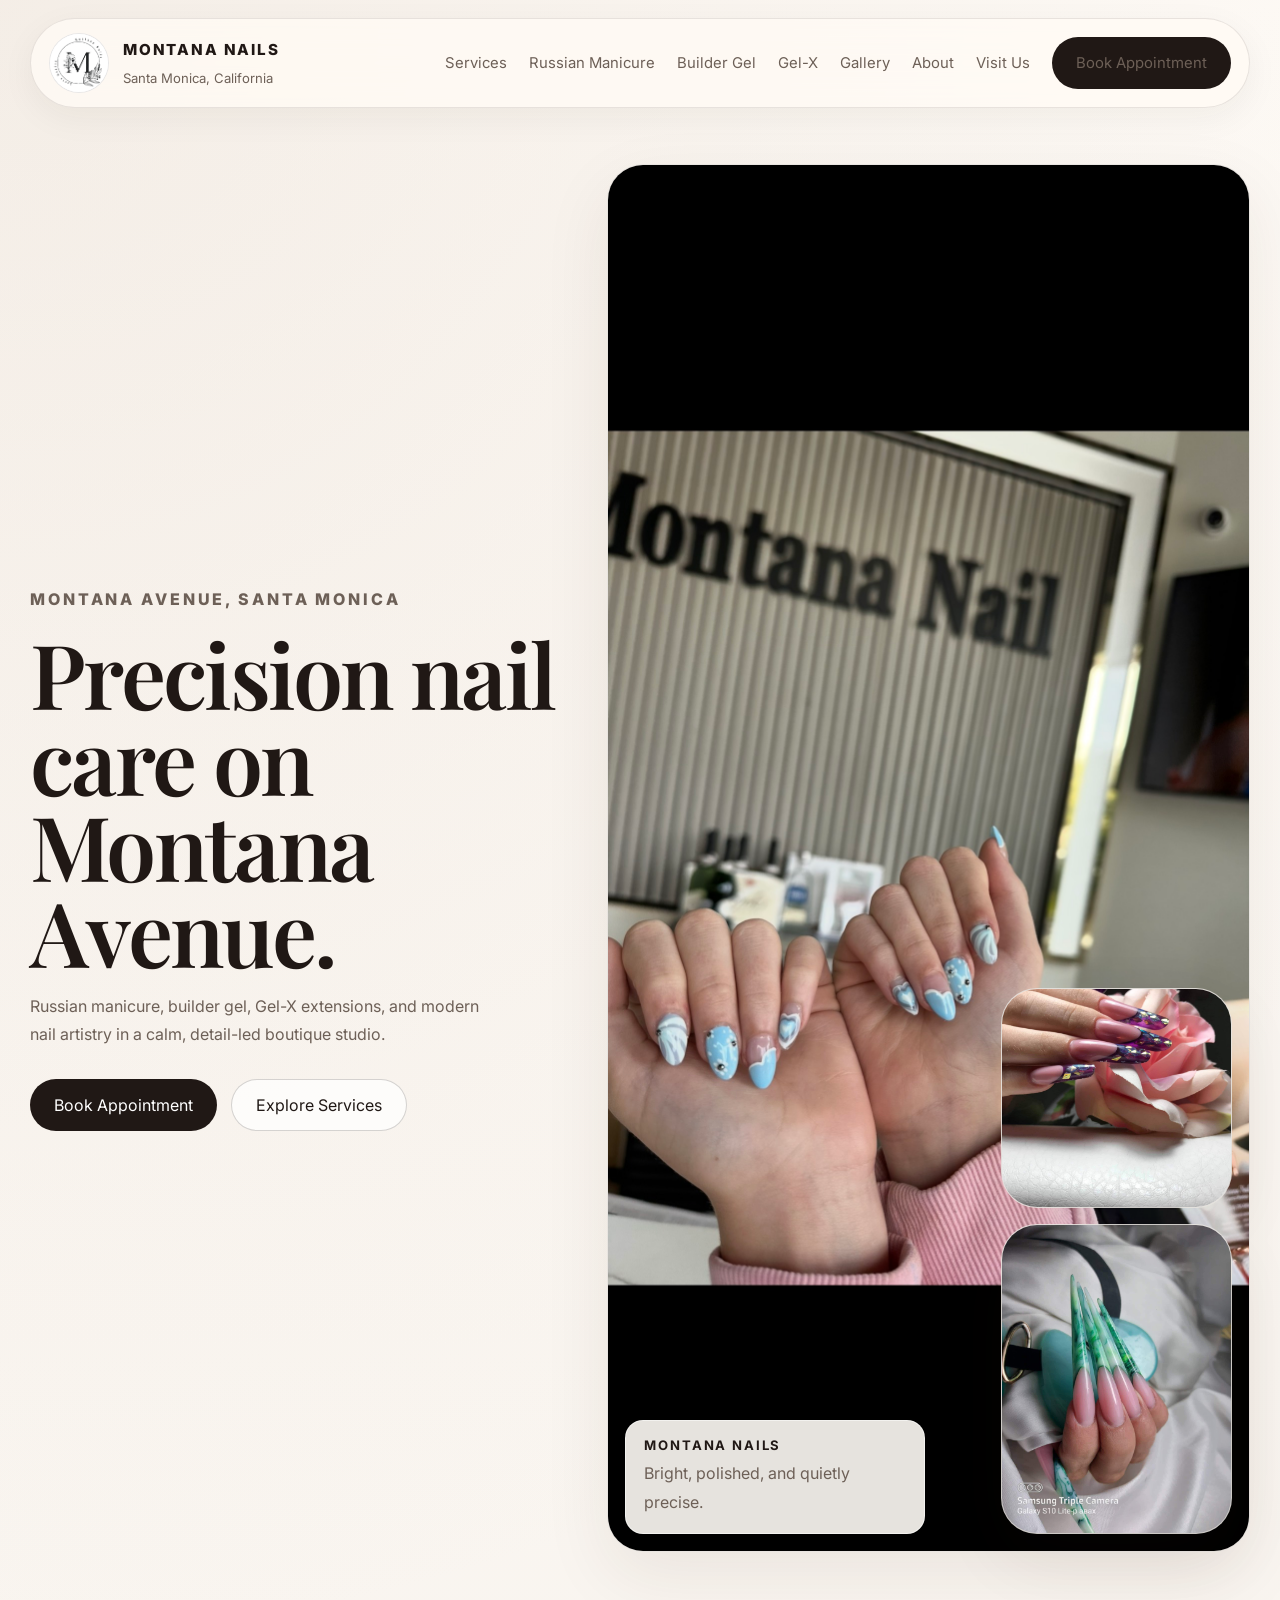
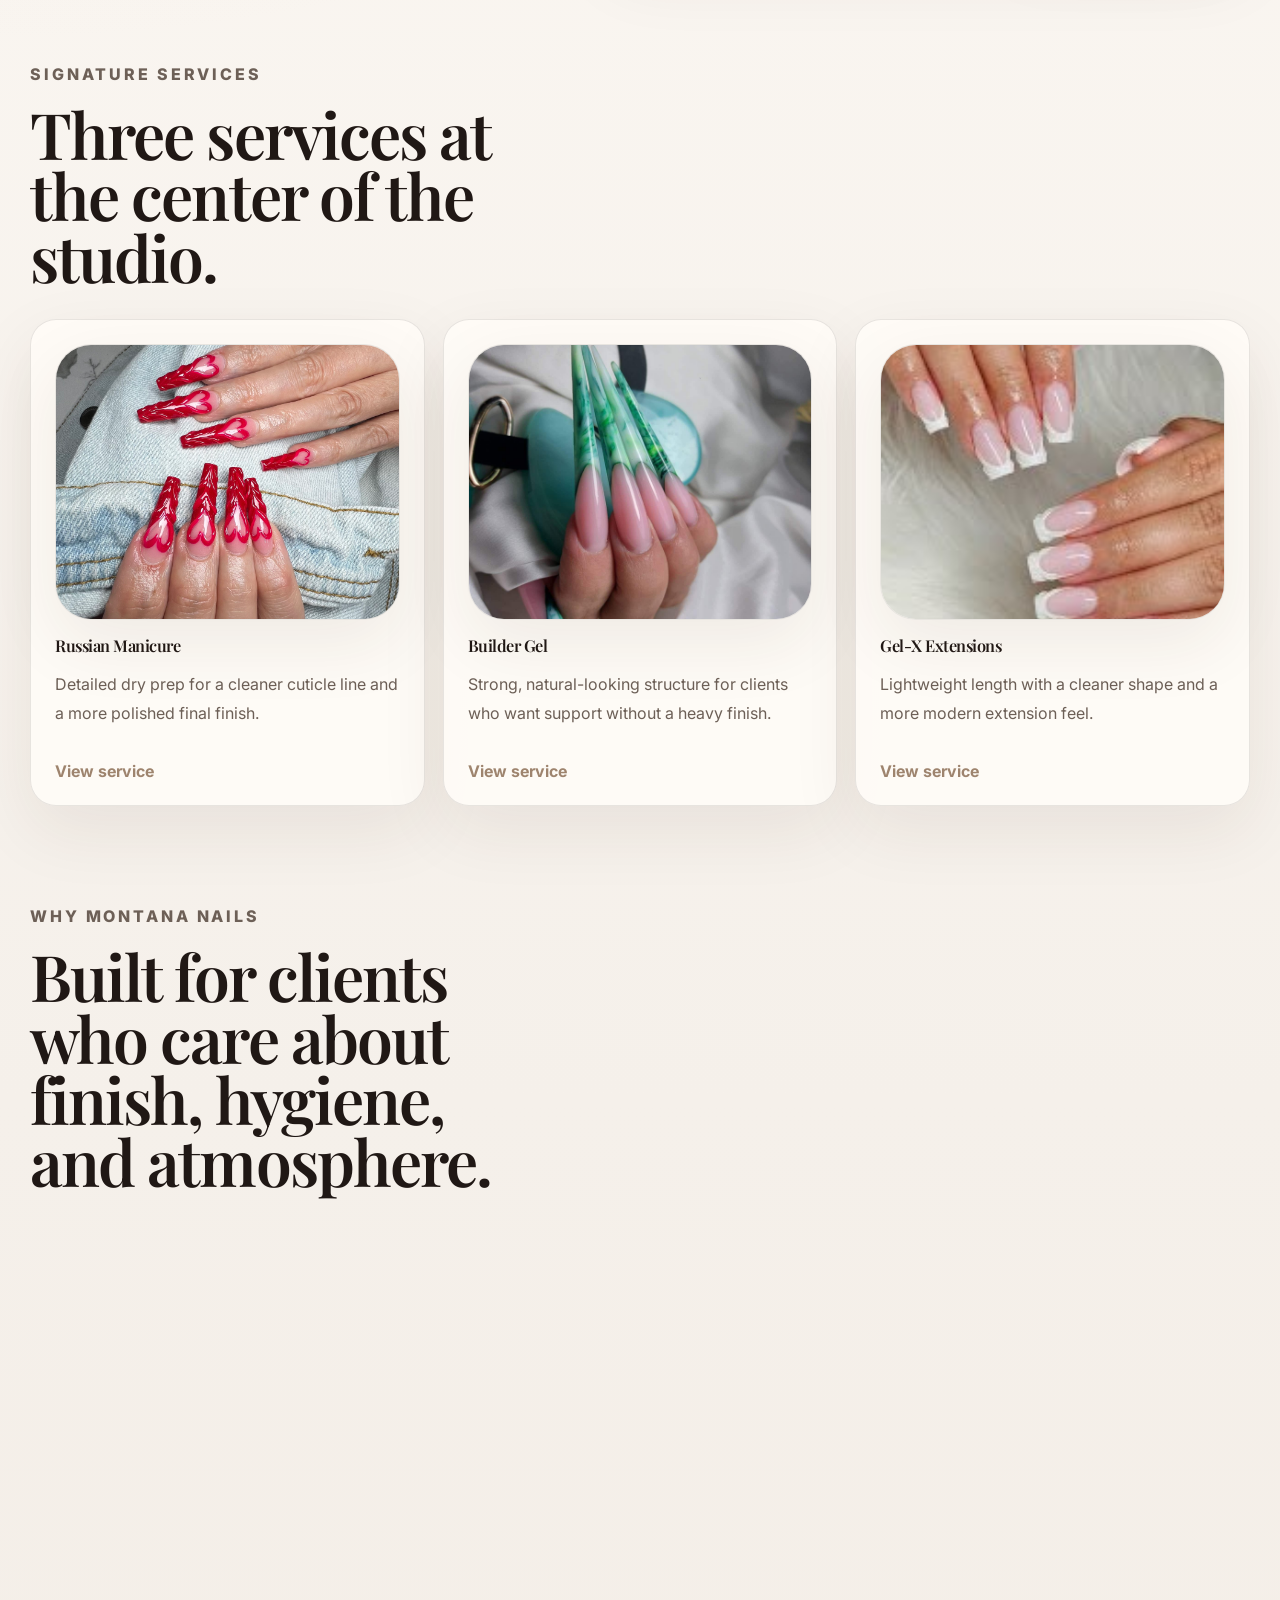
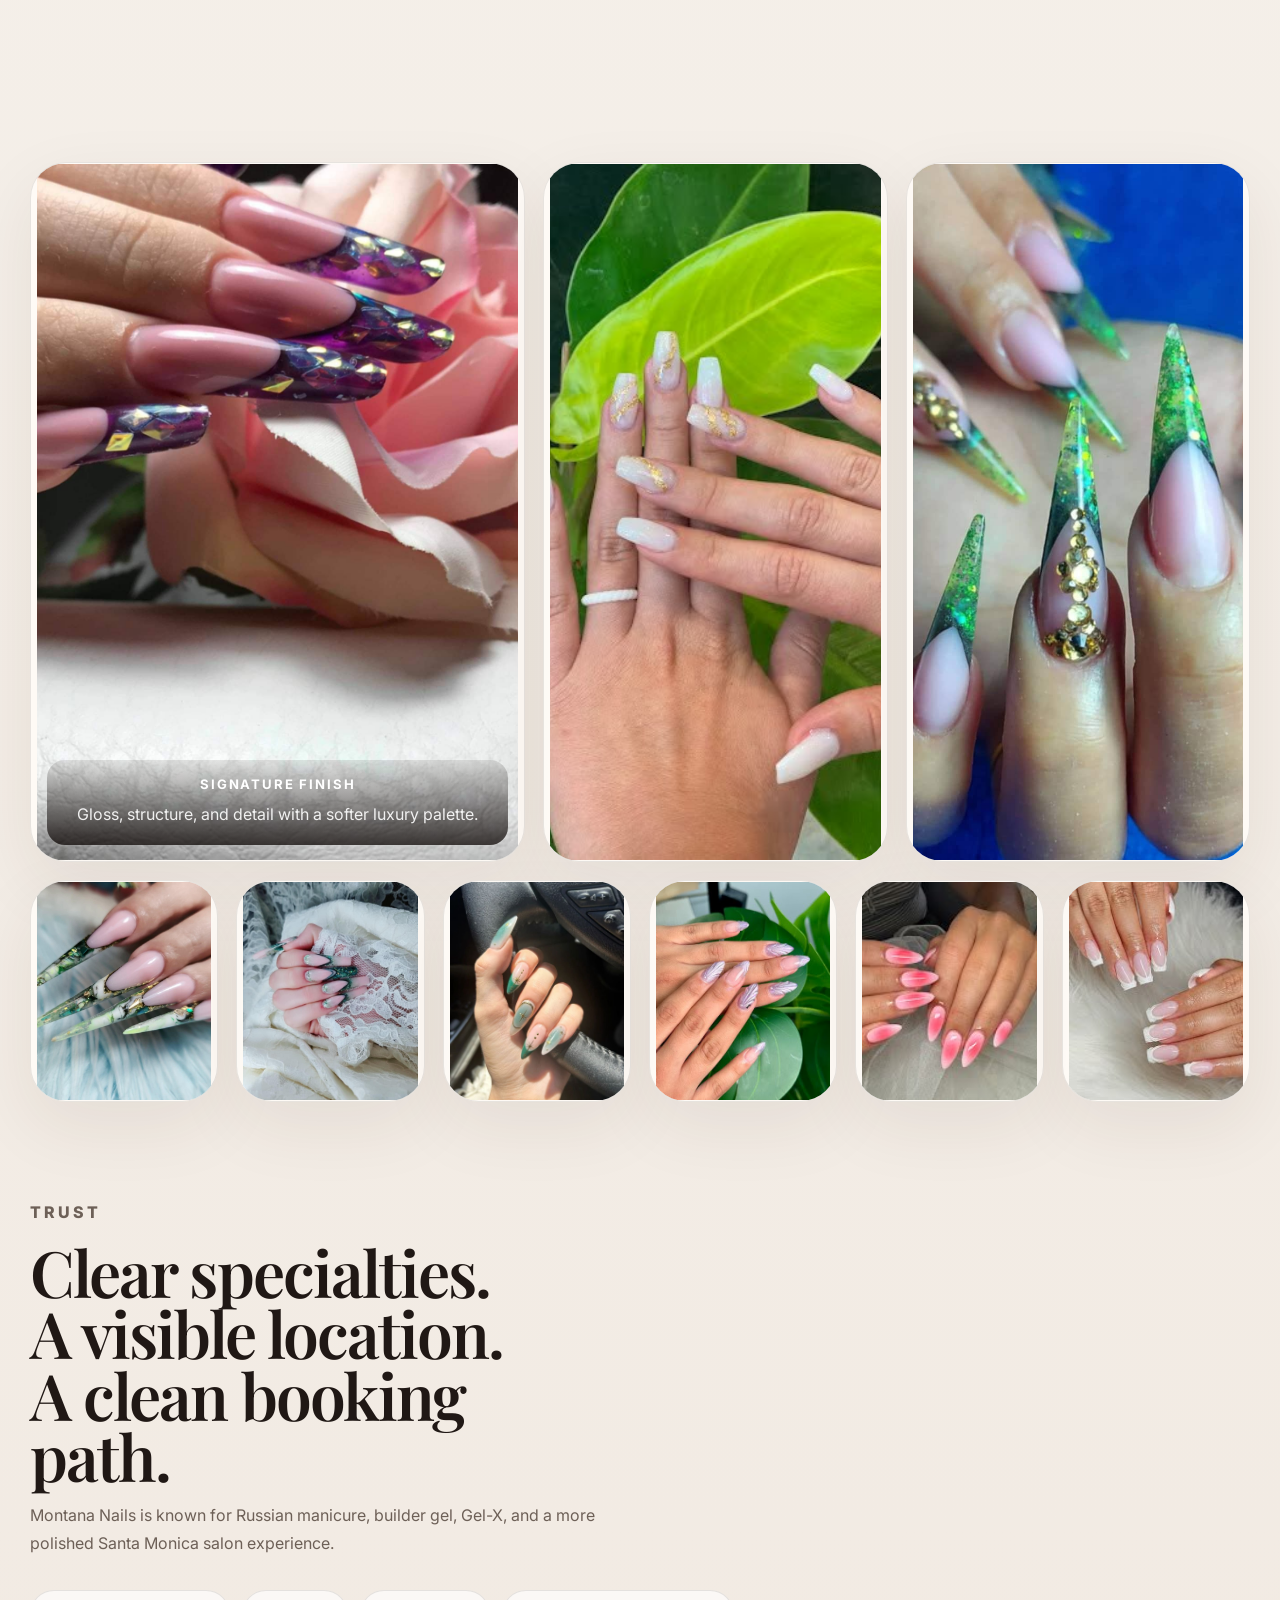
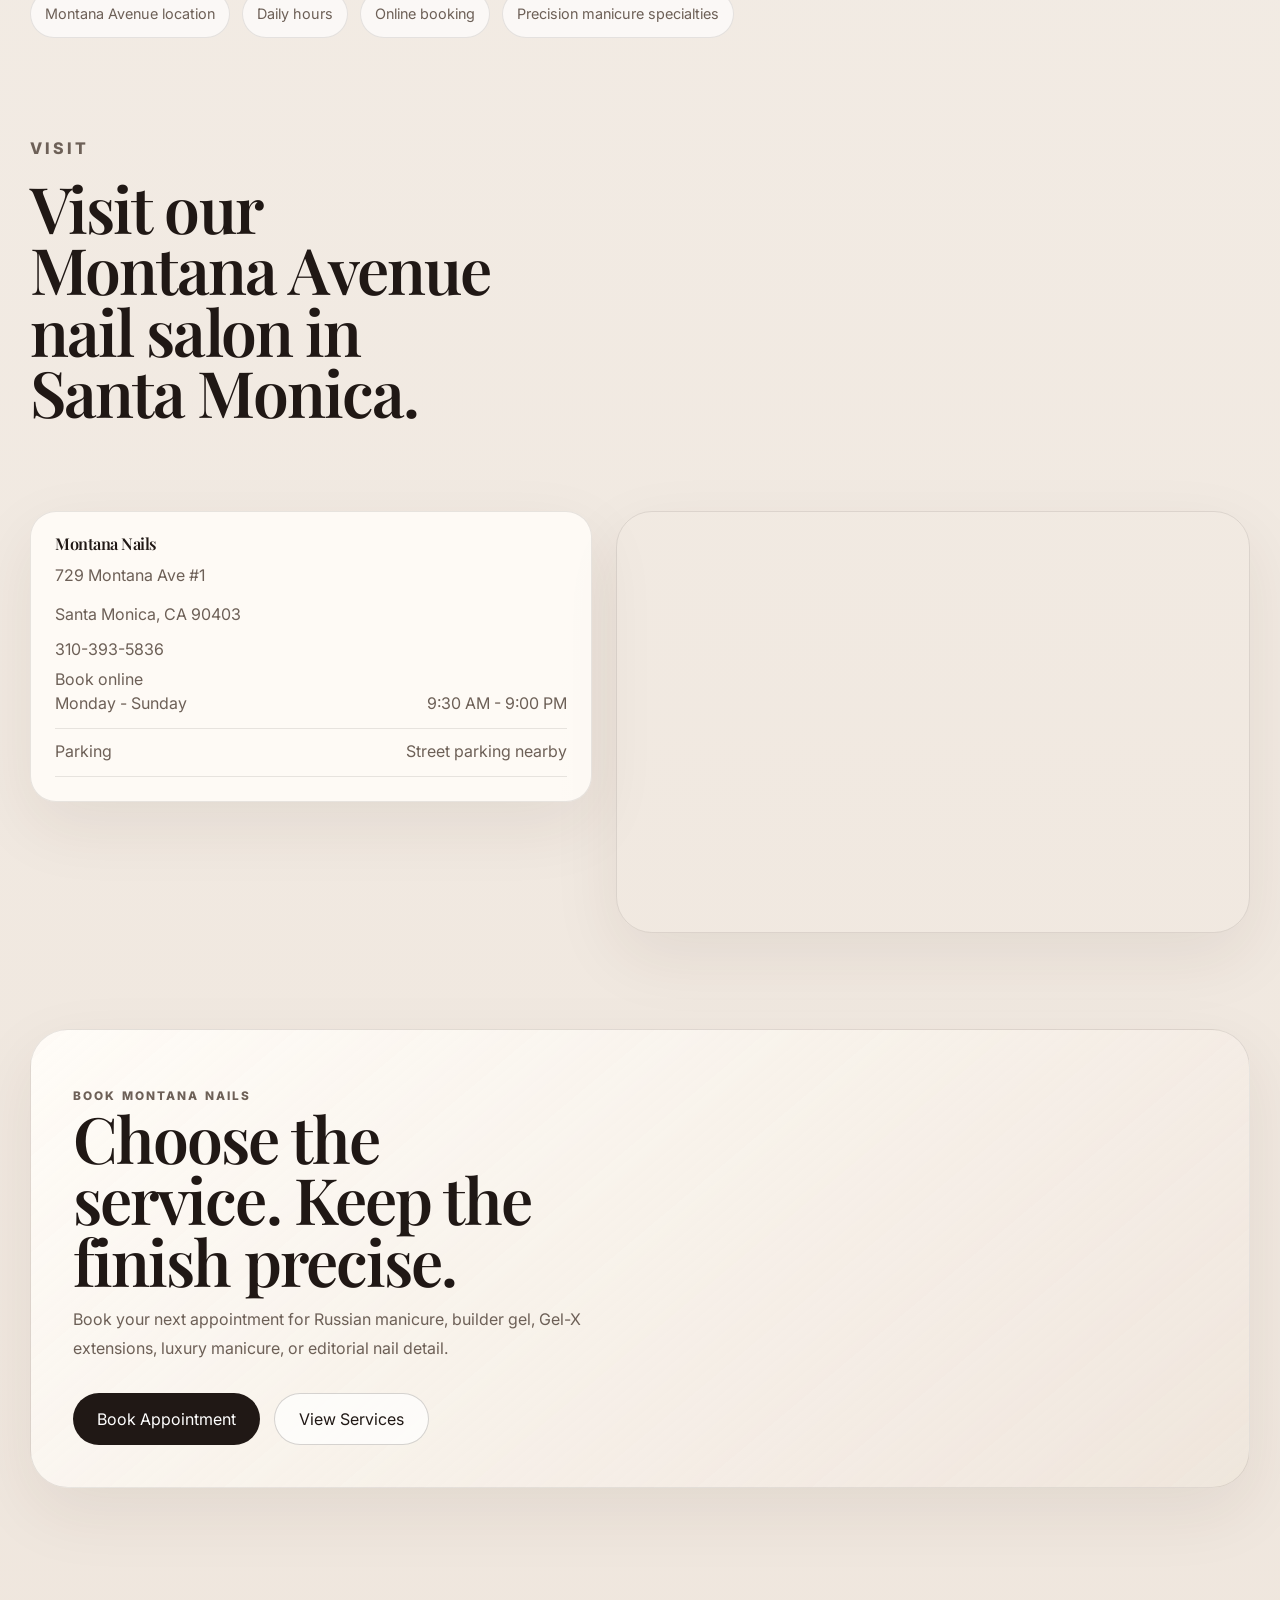
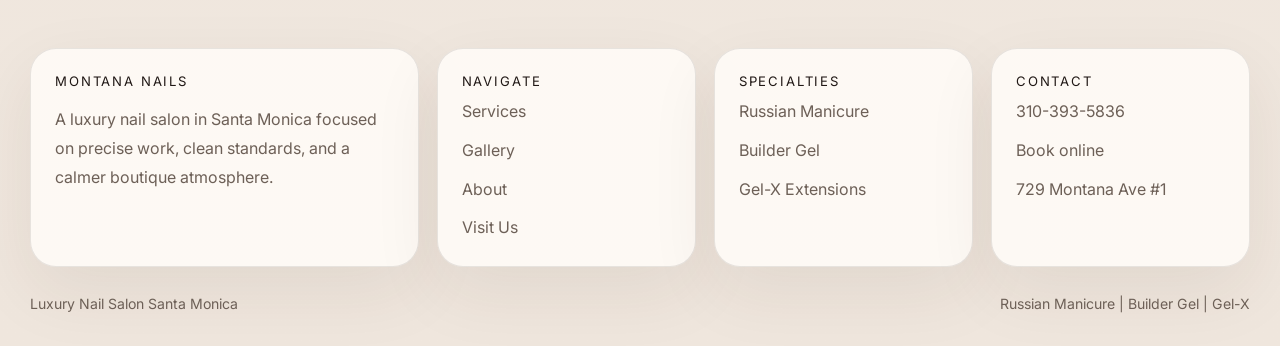
==== commit 9f3f7f4d: "Montana Nails website" ====
--- a/index.html
+++ b/index.html
@@ -6,34 +6,36 @@
     <title>Montana Nails | Luxury Nail Salon on Montana Ave Santa Monica</title>
     <meta
       name="description"
-      content="Montana Nails is a luxury nail salon on Montana Avenue in Santa Monica specializing in Russian manicure, Gel-X, builder gel, luxury pedicures, and detail-focused modern nail design."
+      content="Montana Nails is a luxury nail salon on Montana Avenue in Santa Monica specializing in Russian manicure, builder gel, Gel-X extensions, and refined modern nail design."
     />
     <meta
       name="keywords"
       content="luxury nail salon Santa Monica, Russian manicure Santa Monica, builder gel Santa Monica, Gel-X Santa Monica, Montana Ave nail salon"
     />
+    <link rel="canonical" href="https://montananailssantamonica.com/" />
     <meta property="og:title" content="Montana Nails | Luxury Nail Salon on Montana Ave Santa Monica" />
     <meta
       property="og:description"
-      content="A luxury Santa Monica nail salon known for precision technique, elevated hygiene, builder gel, Gel-X, and refined nail design."
+      content="Precision nail craft in Santa Monica with Russian manicure, builder gel, Gel-X extensions, and a calm boutique atmosphere."
     />
     <meta property="og:type" content="website" />
-    <meta property="og:image" content="images/hero/salon-blue-set.png" />
-    <meta name="theme-color" content="#f6f1ea" />
+    <meta property="og:image" content="https://montananailssantamonica.com/images/hero/salon-blue-set.png" />
+    <meta name="theme-color" content="#f7f3ed" />
     <script type="application/ld+json">
       {
         "@context": "https://schema.org",
         "@type": "NailSalon",
         "name": "Montana Nails",
+        "url": "https://montananailssantamonica.com/",
+        "telephone": "+13103935836",
         "address": {
           "@type": "PostalAddress",
           "streetAddress": "729 Montana Ave #1",
           "addressLocality": "Santa Monica",
           "addressRegion": "CA",
-          "postalCode": "90403"
-        },
-        "telephone": "+13103935836",
-        "url": "https://booking.gocheckin.net/v2/4154"
+          "postalCode": "90403",
+          "addressCountry": "US"
+        }
       }
     </script>
     <link rel="stylesheet" href="styles.css" />
@@ -41,13 +43,8 @@
   <body>
     <header class="site-header">
       <a class="brand" href="index.html" aria-label="Montana Nails home">
-        <span class="brand-mark">
-          <img src="images/logo/logo.png" alt="Montana Nails logo" />
-        </span>
-        <span class="brand-copy">
-          <strong>Montana Nails</strong>
-          <span>Santa Monica, California</span>
-        </span>
+        <span class="brand-mark"><img src="images/logo/logo.png" alt="Montana Nails logo" /></span>
+        <span class="brand-copy"><strong>Montana Nails</strong><span>Santa Monica, California</span></span>
       </a>
 
       <button class="nav-toggle" type="button" aria-expanded="false" aria-label="Toggle navigation">
@@ -57,50 +54,45 @@
 
       <nav class="site-nav">
         <a href="services.html">Services</a>
+        <a href="russian-manicure.html">Russian Manicure</a>
+        <a href="builder-gel.html">Builder Gel</a>
+        <a href="gel-x.html">Gel-X</a>
         <a href="gallery.html">Gallery</a>
         <a href="about.html">About</a>
-        <a href="contact.html">Visit</a>
-        <a href="https://www.instagram.com/" target="_blank" rel="noreferrer">Instagram</a>
-        <a class="nav-cta" href="https://booking.gocheckin.net/v2/4154" target="_blank" rel="noreferrer">Book Now</a>
+        <a href="contact.html">Visit Us</a>
+        <a class="nav-cta" href="https://booking.gocheckin.net/v2/4154" target="_blank" rel="noreferrer">Book Appointment</a>
       </nav>
     </header>
 
     <main class="page-main">
       <section class="hero">
         <div class="hero-copy">
-          <p class="eyebrow">Luxury Nail Salon on Montana Avenue</p>
-          <h1>Quiet luxury for clients who notice every detail.</h1>
+          <p class="eyebrow">Montana Avenue, Santa Monica</p>
+          <h1>Precision nail care on Montana Avenue.</h1>
           <p class="hero-subtext">
-            Montana Nails brings Russian manicure, builder gel, Gel-X, luxury
-            pedicures, and fashion-forward nail design to Santa Monica in a
-            bright, polished boutique setting.
+            Russian manicure, builder gel, Gel-X extensions, and modern nail
+            artistry in a calm, detail-led boutique studio.
           </p>
-          <div class="hero-meta">
-            <span>Russian Dry Manicure</span>
-            <span>Builder Gel</span>
-            <span>Gel-X</span>
-            <span>Luxury Pedicures</span>
-          </div>
           <div class="hero-actions">
-            <a class="button button-primary" href="https://booking.gocheckin.net/v2/4154" target="_blank" rel="noreferrer">Book Now</a>
+            <a class="button button-primary" href="https://booking.gocheckin.net/v2/4154" target="_blank" rel="noreferrer">Book Appointment</a>
             <a class="button button-secondary" href="services.html">Explore Services</a>
           </div>
         </div>
 
-        <div class="hero-visual">
-          <article class="hero-panel large">
-            <img src="images/hero/salon-blue-set.png" alt="Montana Nails salon interior with blue nail set" />
-            <div class="hero-caption">
-              <strong>Montana Avenue, Santa Monica</strong>
-              <p>A boutique nail destination with a bright interior, precise work, and a calm editorial atmosphere.</p>
-            </div>
-          </article>
-          <div class="hero-column">
-            <article class="hero-panel small">
+        <div class="hero-media">
+          <article class="hero-feature">
+            <img src="images/hero/salon-blue-set.png" alt="Blue nail design photographed inside Montana Nails salon" />
+            <div class="hero-note">
+              <strong>Montana Nails</strong>
+              <p>Bright, polished, and quietly precise.</p>
+            </div>
+          </article>
+          <div class="hero-stack">
+            <article class="hero-secondary">
               <img src="images/gallery/att.f37w2mTauVUl41Z7PoGxmed49N0ksphbTKMtWo3TIdo.JPG" alt="Luxury pink nail set with crystal detail" />
             </article>
-            <article class="hero-panel small">
-              <img src="images/gallery/att.gc1R3t4NPXoWXRYWJJNKYOQTlqfw0riuPXjNBomCXZU.JPG" alt="Builder gel inspired green and nude nail set" />
+            <article class="hero-secondary">
+              <img src="images/gallery/att.gc1R3t4NPXoWXRYWJJNKYOQTlqfw0riuPXjNBomCXZU.JPG" alt="Green marbled long nail set" />
             </article>
           </div>
         </div>
@@ -108,250 +100,119 @@
 
       <section class="section">
         <div class="section-heading">
-          <p class="eyebrow">Brand Positioning</p>
-          <h2>Luxury without noise. Technique without compromise.</h2>
-          <p>
-            Montana Nails is built for clients who want a cleaner finish, a
-            calmer experience, and standards that feel more boutique hospitality
-            than generic salon routine.
-          </p>
+          <p class="eyebrow">Signature Services</p>
+          <h2>Three services at the center of the studio.</h2>
+        </div>
+        <div class="service-grid">
+          <article class="service-card">
+            <div class="service-image">
+              <img src="images/gallery/red-heart-set.jpeg" alt="Russian manicure style red editorial nails" />
+            </div>
+            <div>
+              <h3>Russian Manicure</h3>
+              <p class="service-copy">Detailed dry prep for a cleaner cuticle line and a more polished final finish.</p>
+            </div>
+            <a class="button-link" href="russian-manicure.html">View service</a>
+          </article>
+          <article class="service-card">
+            <div class="service-image">
+              <img src="images/gallery/att.gc1R3t4NPXoWXRYWJJNKYOQTlqfw0riuPXjNBomCXZU.JPG" alt="Builder gel style green marbled nails" />
+            </div>
+            <div>
+              <h3>Builder Gel</h3>
+              <p class="service-copy">Strong, natural-looking structure for clients who want support without a heavy finish.</p>
+            </div>
+            <a class="button-link" href="builder-gel.html">View service</a>
+          </article>
+          <article class="service-card">
+            <div class="service-image">
+              <img src="images/gallery/french-pink.jpg" alt="Gel-X extension set with pink gloss" />
+            </div>
+            <div>
+              <h3>Gel-X Extensions</h3>
+              <p class="service-copy">Lightweight length with a cleaner shape and a more modern extension feel.</p>
+            </div>
+            <a class="button-link" href="gel-x.html">View service</a>
+          </article>
+        </div>
+      </section>
+
+      <section class="section">
+        <div class="section-heading">
+          <p class="eyebrow">Why Montana Nails</p>
+          <h2>Built for clients who care about finish, hygiene, and atmosphere.</h2>
         </div>
         <div class="trust-grid">
           <article class="trust-card">
-            <strong>Precision technique</strong>
-            <p>Detailed prep, refined shaping, and work that looks intentional from every angle.</p>
+            <h3>Precision technique</h3>
+            <p>Every service begins with careful prep, shape refinement, and a finish-first mindset.</p>
           </article>
           <article class="trust-card">
-            <strong>Elevated hygiene</strong>
-            <p>Clean process, careful tool handling, and a service standard clients can feel immediately.</p>
+            <h3>Elevated hygiene</h3>
+            <p>Fresh tools, careful handling, and a service flow that feels clean from start to finish.</p>
           </article>
           <article class="trust-card">
-            <strong>Premium finish</strong>
-            <p>Builder gel, Gel-X, gloss, chrome, and fine detail with a luxury finish-first mindset.</p>
+            <h3>Calm boutique atmosphere</h3>
+            <p>Bright, polished, and restrained rather than noisy, rushed, or overdone.</p>
           </article>
           <article class="trust-card">
-            <strong>Calm atmosphere</strong>
-            <p>Bright, polished, and modern without the rushed energy of a high-volume salon.</p>
-          </article>
-          <article class="trust-card">
-            <strong>Fashion-forward design</strong>
-            <p>Neutral elegance, sculptural detail, and statement sets that still feel expensive.</p>
-          </article>
-        </div>
-      </section>
-
-      <section class="section">
-        <div class="section-heading">
-          <p class="eyebrow">Signature Services</p>
-          <h2>Services designed around finish, durability, and detail.</h2>
-          <p>
-            A focused menu of manicures, builder gel, Gel-X, luxury pedicures,
-            and design work for clients who want polished results that feel high-end.
-          </p>
-        </div>
-        <div class="service-grid">
-          <article class="service-card featured">
-            <div>
-              <h3>Russian Manicure</h3>
-              <p>Detailed dry prep and precision cuticle work for a cleaner, more polished finish.</p>
-            </div>
-            <div class="service-card-footer">
-              <span>Precision prep</span>
-              <a class="button-ghost" href="russian-manicure-santa-monica.html">Learn more</a>
-            </div>
-          </article>
-          <article class="service-card">
-            <div>
-              <h3>Builder Gel</h3>
-              <p>Strong, natural-looking structure with smooth shape, strength, and long-wear shine.</p>
-            </div>
-            <div class="service-card-footer">
-              <span>Strength + shape</span>
-              <a class="button-ghost" href="builder-gel-santa-monica.html">Learn more</a>
-            </div>
-          </article>
-          <article class="service-card">
-            <div>
-              <h3>Gel-X Extensions</h3>
-              <p>Lightweight soft gel extensions with sleek length and a modern editorial finish.</p>
-            </div>
-            <div class="service-card-footer">
-              <span>Length + polish</span>
-              <a class="button-ghost" href="gel-x-extensions-santa-monica.html">Learn more</a>
-            </div>
-          </article>
-          <article class="service-card">
-            <div>
-              <h3>Luxury Pedicure</h3>
-              <p>Hydration, exfoliation, massage, and a more elevated treatment rhythm from start to finish.</p>
-            </div>
-            <div class="service-card-footer">
-              <span>Relaxed, refined</span>
-              <a class="button-ghost" href="services.html#pedicures">See details</a>
-            </div>
-          </article>
-          <article class="service-card">
-            <div>
-              <h3>Nail Art</h3>
-              <p>Clean detail, chrome, sculptural accents, and custom looks tailored to shape and mood.</p>
-            </div>
-            <div class="service-card-footer">
-              <span>Custom design</span>
-              <a class="button-ghost" href="gallery.html">View lookbook</a>
-            </div>
-          </article>
-        </div>
-      </section>
-
-      <section class="section split-section">
-        <div class="section-heading">
-          <p class="eyebrow">Why Clients Choose Us</p>
-          <h2>The feel of luxury hospitality, built into every appointment.</h2>
-          <p>
-            Clients choose Montana Nails for the combination of precise work,
-            polished service, and a pace that feels calm rather than transactional.
-          </p>
-        </div>
-        <div class="experience-grid">
-          <article class="experience-card">
-            <span class="icon-mark">01</span>
-            <h3>Detail-first standards</h3>
-            <p>Every service is approached with the kind of attention that makes the finish look expensive.</p>
-          </article>
-          <article class="experience-card">
-            <span class="icon-mark">02</span>
-            <h3>Modern, bright atmosphere</h3>
-            <p>Clean lines, light-filled interiors, and an environment that feels polished without feeling cold.</p>
-          </article>
-          <article class="experience-card">
-            <span class="icon-mark">03</span>
-            <h3>Wearable luxury</h3>
-            <p>From soft neutrals to sharper statement shapes, the work is designed to feel refined and current.</p>
-          </article>
-        </div>
-      </section>
-
-      <section class="section">
-        <div class="section-heading">
-          <p class="eyebrow">Gallery / Lookbook</p>
-          <h2>An editorial look at shape, finish, and detail.</h2>
-          <p>
-            Real work from Montana Nails, presented with a cleaner, more premium visual rhythm.
-          </p>
-        </div>
-
-        <div class="gallery-feature">
-          <article class="gallery-tile feature-large" data-lightbox="images/gallery/att.f37w2mTauVUl41Z7PoGxmed49N0ksphbTKMtWo3TIdo.JPG" data-lightbox-alt="Pink crystal set">
+            <h3>Editorial design sense</h3>
+            <p>Modern shape, refined detail, and a visual point of view that still feels wearable.</p>
+          </article>
+        </div>
+      </section>
+
+      <section class="section">
+        <div class="section-heading">
+          <p class="eyebrow">Gallery Preview</p>
+          <h2>A lookbook of shape, finish, and modern detail.</h2>
+        </div>
+        <div class="gallery-grid">
+          <button class="gallery-tile tall" type="button" data-lightbox="images/gallery/att.f37w2mTauVUl41Z7PoGxmed49N0ksphbTKMtWo3TIdo.JPG" data-lightbox-alt="Pink crystal set">
             <img src="images/gallery/att.f37w2mTauVUl41Z7PoGxmed49N0ksphbTKMtWo3TIdo.JPG" alt="Pink crystal set" />
             <div class="gallery-overlay">
               <strong>Signature finish</strong>
-              <p>Gloss, structure, and crystal detail with a softer luxury palette.</p>
-            </div>
-          </article>
-          <div class="gallery-stack">
-            <article class="gallery-tile" data-lightbox="images/gallery/att.gc1R3t4NPXoWXRYWJJNKYOQTlqfw0riuPXjNBomCXZU.JPG" data-lightbox-alt="Green marble set">
-              <img src="images/gallery/att.gc1R3t4NPXoWXRYWJJNKYOQTlqfw0riuPXjNBomCXZU.JPG" alt="Green marble set" />
-              <div class="gallery-overlay">
-                <strong>Builder-inspired structure</strong>
-                <p>Length, marbling, and shape with a fashion-adjacent edge.</p>
-              </div>
-            </article>
-            <article class="gallery-tile" data-lightbox="images/gallery/att.0nor4xdwQD750LMuJUgHgMo-xTi24_5MOo65BcMhIf0.dat.JPEG" data-lightbox-alt="Red French set">
-              <img src="images/gallery/att.0nor4xdwQD750LMuJUgHgMo-xTi24_5MOo65BcMhIf0.dat.JPEG" alt="Red French set" />
-              <div class="gallery-overlay">
-                <strong>Statement color</strong>
-                <p>Sharp red tips and clean structure for a stronger finish.</p>
-              </div>
-            </article>
-          </div>
-        </div>
-
-        <div class="gallery-lookbook">
-          <button class="lookbook-thumb" type="button" data-lightbox="images/gallery/att.LTJmWTyTpBd_P4dwvmCnt_3IzRUIZMwVFfH1Getd1XU.JPG" data-lightbox-alt="Green lace set">
-            <img src="images/gallery/att.LTJmWTyTpBd_P4dwvmCnt_3IzRUIZMwVFfH1Getd1XU.JPG" alt="Green lace set" />
+              <p>Gloss, structure, and detail with a softer luxury palette.</p>
+            </div>
           </button>
-          <button class="lookbook-thumb" type="button" data-lightbox="images/gallery/att.EaejZf9gGQwFOt0yM6sE4J_7LAhZyO-UeP5p5-3spe4.JPG" data-lightbox-alt="Emerald glitter set">
-            <img src="images/gallery/att.EaejZf9gGQwFOt0yM6sE4J_7LAhZyO-UeP5p5-3spe4.JPG" alt="Emerald glitter set" />
+          <button class="gallery-tile" type="button" data-lightbox="images/gallery/white-gold-leaf.jpg" data-lightbox-alt="White and gold leaf manicure">
+            <img src="images/gallery/white-gold-leaf.jpg" alt="White and gold leaf manicure" />
           </button>
-          <button class="lookbook-thumb" type="button" data-lightbox="images/gallery/att.EEdcU_LbrIVQjuYEygmdubZb0ynCtfTmUKSsmqLdlVQ.JPG" data-lightbox-alt="Pink metallic set">
-            <img src="images/gallery/att.EEdcU_LbrIVQjuYEygmdubZb0ynCtfTmUKSsmqLdlVQ.JPG" alt="Pink metallic set" />
-          </button>
-          <button class="lookbook-thumb" type="button" data-lightbox="images/gallery/att.Wj-o0mr6ErH-wSiOg7477tui788IKhFPxuW4UEMcmI4.JPG" data-lightbox-alt="Silver lace set">
-            <img src="images/gallery/att.Wj-o0mr6ErH-wSiOg7477tui788IKhFPxuW4UEMcmI4.JPG" alt="Silver lace set" />
-          </button>
-          <button class="lookbook-thumb" type="button" data-lightbox="images/gallery/att.0TJjiKFmVLPqWeB7VDtx_GjETWx4ypVN3lZpLlzfZsM.JPG" data-lightbox-alt="Green crystal set">
+          <button class="gallery-tile" type="button" data-lightbox="images/gallery/att.0TJjiKFmVLPqWeB7VDtx_GjETWx4ypVN3lZpLlzfZsM.JPG" data-lightbox-alt="Green crystal set">
             <img src="images/gallery/att.0TJjiKFmVLPqWeB7VDtx_GjETWx4ypVN3lZpLlzfZsM.JPG" alt="Green crystal set" />
           </button>
-          <button class="lookbook-thumb" type="button" data-lightbox="images/gallery/att.3904STmMxeNABizDYSKN-eSLk1tMHuTxoRftoQPAAzg.JPG" data-lightbox-alt="Gold satin set">
-            <img src="images/gallery/att.3904STmMxeNABizDYSKN-eSLk1tMHuTxoRftoQPAAzg.JPG" alt="Gold satin set" />
-          </button>
-        </div>
-      </section>
-
-      <section class="section split-section">
-        <div class="section-heading">
-          <p class="eyebrow">Hygiene / Standards</p>
-          <h2>Clean process, polished experience, consistent care.</h2>
+        </div>
+        <div class="lookbook-grid">
+          <button class="lookbook-thumb" type="button" data-lightbox="images/gallery/att.EEdcU_LbrIVQjuYEygmdubZb0ynCtfTmUKSsmqLdlVQ.JPG" data-lightbox-alt="Pink metallic set"><img src="images/gallery/att.EEdcU_LbrIVQjuYEygmdubZb0ynCtfTmUKSsmqLdlVQ.JPG" alt="Pink metallic set" /></button>
+          <button class="lookbook-thumb" type="button" data-lightbox="images/gallery/att.EaejZf9gGQwFOt0yM6sE4J_7LAhZyO-UeP5p5-3spe4.JPG" data-lightbox-alt="Emerald glitter set"><img src="images/gallery/att.EaejZf9gGQwFOt0yM6sE4J_7LAhZyO-UeP5p5-3spe4.JPG" alt="Emerald glitter set" /></button>
+          <button class="lookbook-thumb" type="button" data-lightbox="images/gallery/mint-star-almond.jpg" data-lightbox-alt="Mint star almond manicure"><img src="images/gallery/mint-star-almond.jpg" alt="Mint star almond manicure" /></button>
+          <button class="lookbook-thumb" type="button" data-lightbox="images/gallery/soft-pink-leaf.jpg" data-lightbox-alt="Soft pink leaf manicure"><img src="images/gallery/soft-pink-leaf.jpg" alt="Soft pink leaf manicure" /></button>
+          <button class="lookbook-thumb" type="button" data-lightbox="images/gallery/pink-almond.jpg" data-lightbox-alt="Pink almond manicure"><img src="images/gallery/pink-almond.jpg" alt="Pink almond manicure" /></button>
+          <button class="lookbook-thumb" type="button" data-lightbox="images/gallery/french-pink.jpg" data-lightbox-alt="Pink French manicure"><img src="images/gallery/french-pink.jpg" alt="Pink French manicure" /></button>
+        </div>
+      </section>
+
+      <section class="section">
+        <div class="section-heading">
+          <p class="eyebrow">Trust</p>
+          <h2>Clear specialties. A visible location. A clean booking path.</h2>
           <p>
-            Hygiene should feel reassuring, never clinical. Montana Nails pairs
-            elevated standards with a calm service flow that keeps the
-            experience polished at every step.
+            Montana Nails is known for Russian manicure, builder gel, Gel-X,
+            and a more polished Santa Monica salon experience.
           </p>
         </div>
-        <div class="note-grid">
-          <article class="note-card">
-            <strong>Tool care</strong>
-            <p>Fresh prep, careful handling, and a clean station rhythm that supports a more premium service standard.</p>
-          </article>
-          <article class="note-card">
-            <strong>Client comfort</strong>
-            <p>A calmer pace, bright setting, and thoughtful details that make the appointment feel elevated from arrival to finish.</p>
-          </article>
-        </div>
-      </section>
-
-      <section class="section">
-        <div class="section-heading">
-          <p class="eyebrow">Social Proof</p>
-          <h2>Trusted by clients who care about finish, atmosphere, and consistency.</h2>
-          <p>
-            The salon earns loyalty by pairing clean technique with a warm, polished experience.
-          </p>
-        </div>
-        <div class="testimonial-grid">
-          <article class="testimonial-card">
-            <span class="quote-mark">“</span>
-            <h3>Refined and consistent</h3>
-            <p>The attention to detail stands out immediately. The work feels polished, clean, and genuinely premium.</p>
-          </article>
-          <article class="testimonial-card">
-            <span class="quote-mark">“</span>
-            <h3>Best atmosphere on the Westside</h3>
-            <p>Bright, calm, and elevated without ever feeling stiff. It feels more boutique than typical salon.</p>
-          </article>
-          <article class="testimonial-card">
-            <span class="quote-mark">“</span>
-            <h3>Beautiful finish every time</h3>
-            <p>The shape, prep, and final gloss always look intentional. The work photographs beautifully too.</p>
-          </article>
-        </div>
-        <div class="cred-row">
-          <span class="cred-chip">Detail-focused service</span>
-          <span class="cred-chip">Montana Avenue location</span>
-          <span class="cred-chip">Builder gel + Gel-X</span>
-          <span class="cred-chip">Luxury pedicure treatments</span>
-        </div>
-      </section>
-
-      <section class="section">
-        <div class="section-heading">
-          <p class="eyebrow">Location / Visit Us</p>
+        <div class="badge-row">
+          <span class="badge">Montana Avenue location</span>
+          <span class="badge">Daily hours</span>
+          <span class="badge">Online booking</span>
+          <span class="badge">Precision manicure specialties</span>
+        </div>
+      </section>
+
+      <section class="section">
+        <div class="section-heading">
+          <p class="eyebrow">Visit</p>
           <h2>Visit our Montana Avenue nail salon in Santa Monica.</h2>
-          <p>
-            Located on Montana Avenue in Santa Monica, Montana Nails offers
-            Russian manicure, Gel-X extensions, builder gel overlays, and
-            luxury pedicures in a relaxing boutique salon environment.
-          </p>
         </div>
         <div class="location-layout">
           <article class="contact-card">
@@ -362,18 +223,11 @@
               <a href="tel:3103935836">310-393-5836</a>
               <a href="https://booking.gocheckin.net/v2/4154" target="_blank" rel="noreferrer">Book online</a>
             </div>
-
             <div class="hours-list">
               <div class="hours-row"><span>Monday - Sunday</span><span>9:30 AM - 9:00 PM</span></div>
               <div class="hours-row"><span>Parking</span><span>Street parking nearby</span></div>
             </div>
-
-            <div class="hero-actions">
-              <a class="button button-primary" href="https://booking.gocheckin.net/v2/4154" target="_blank" rel="noreferrer">Book Appointment</a>
-              <a class="button button-secondary" href="contact.html">Visit Us</a>
-            </div>
-          </article>
-
+          </article>
           <div class="map-frame">
             <iframe
               title="Montana Nails map"
@@ -388,66 +242,59 @@
       <section class="section">
         <div class="final-cta">
           <p class="eyebrow">Book Montana Nails</p>
-          <h2>Your next set should feel as polished as the life around it.</h2>
-          <p>
-            Book your appointment for Russian manicure, builder gel, Gel-X, or
-            a luxury pedicure at Montana Nails in Santa Monica.
-          </p>
-          <div class="final-cta-actions">
-            <a class="button button-primary" href="https://booking.gocheckin.net/v2/4154" target="_blank" rel="noreferrer">Book Now</a>
-            <a class="button button-secondary" href="gallery.html">View Gallery</a>
+          <h2>Choose the service. Keep the finish precise.</h2>
+          <p>Book your next appointment for Russian manicure, builder gel, Gel-X extensions, luxury manicure, or editorial nail detail.</p>
+          <div class="hero-actions">
+            <a class="button button-primary" href="https://booking.gocheckin.net/v2/4154" target="_blank" rel="noreferrer">Book Appointment</a>
+            <a class="button button-secondary" href="services.html">View Services</a>
           </div>
         </div>
       </section>
     </main>
 
     <footer class="site-footer">
-      <div class="site-shell">
+      <div class="site-footer-inner">
         <div class="footer-grid">
           <article class="footer-card">
-            <div class="footer-brand-title">Montana Nails</div>
-            <p class="footer-meta">
-              A luxury nail salon on Montana Avenue in Santa Monica focused on
-              precision, polished finishes, and a quietly elevated experience.
-            </p>
+            <div class="footer-title">Montana Nails</div>
+            <p class="footer-meta">A luxury nail salon in Santa Monica focused on precise work, clean standards, and a calmer boutique atmosphere.</p>
           </article>
           <article class="footer-card">
-            <div class="footer-brand-title">Navigation</div>
+            <div class="footer-title">Navigate</div>
             <ul>
               <li><a href="services.html">Services</a></li>
               <li><a href="gallery.html">Gallery</a></li>
               <li><a href="about.html">About</a></li>
-              <li><a href="contact.html">Visit</a></li>
+              <li><a href="contact.html">Visit Us</a></li>
             </ul>
           </article>
           <article class="footer-card">
-            <div class="footer-brand-title">Contact</div>
+            <div class="footer-title">Specialties</div>
+            <ul>
+              <li><a href="russian-manicure.html">Russian Manicure</a></li>
+              <li><a href="builder-gel.html">Builder Gel</a></li>
+              <li><a href="gel-x.html">Gel-X Extensions</a></li>
+            </ul>
+          </article>
+          <article class="footer-card">
+            <div class="footer-title">Contact</div>
             <ul>
               <li><a href="tel:3103935836">310-393-5836</a></li>
+              <li><a href="https://booking.gocheckin.net/v2/4154" target="_blank" rel="noreferrer">Book online</a></li>
               <li>729 Montana Ave #1</li>
-              <li>Santa Monica, CA 90403</li>
-              <li><a href="https://booking.gocheckin.net/v2/4154" target="_blank" rel="noreferrer">Book online</a></li>
             </ul>
           </article>
-          <article class="footer-card">
-            <div class="footer-brand-title">Policies</div>
-            <ul>
-              <li><a href="contact.html">Hours & location</a></li>
-              <li><a href="services.html">Service guide</a></li>
-              <li><a href="https://www.instagram.com/" target="_blank" rel="noreferrer">Instagram</a></li>
-            </ul>
-          </article>
         </div>
         <div class="footer-bottom">
-          <span>Luxury nail salon Santa Monica</span>
-          <span>Montana Ave • Russian manicure • Builder gel • Gel-X</span>
+          <span>Luxury Nail Salon Santa Monica</span>
+          <span>Russian Manicure | Builder Gel | Gel-X</span>
         </div>
       </div>
     </footer>
 
     <div class="lightbox" data-lightbox-root>
       <div class="lightbox-dialog">
-        <button class="lightbox-close" type="button" aria-label="Close image">×</button>
+        <button class="lightbox-close" type="button" aria-label="Close image">Close</button>
         <img src="" alt="" />
       </div>
     </div>
--- a/styles.css
+++ b/styles.css
@@ -1,17 +1,17 @@
-@import url("https://fonts.googleapis.com/css2?family=Cormorant+Garamond:wght@500;600;700&family=Manrope:wght@400;500;600;700;800&display=swap");
+@import url("https://fonts.googleapis.com/css2?family=Inter:wght@400;500;600;700;800&family=Playfair+Display:wght@500;600;700&display=swap");
 
 :root {
-  --bg: #f6f1ea;
+  --bg: #f5f0ea;
   --bg-soft: #fbf8f4;
-  --surface: rgba(255, 252, 247, 0.86);
-  --surface-strong: #fffdf9;
-  --line: rgba(53, 39, 33, 0.12);
-  --line-strong: rgba(53, 39, 33, 0.2);
-  --text: #241b17;
-  --muted: #6f5d54;
-  --accent: #9c8069;
-  --accent-soft: #d9c7b7;
-  --shadow: 0 24px 70px rgba(61, 39, 27, 0.08);
+  --surface: rgba(255, 252, 247, 0.88);
+  --surface-solid: #fffdfa;
+  --text: #201815;
+  --muted: #6d6057;
+  --line: rgba(32, 24, 21, 0.1);
+  --line-strong: rgba(32, 24, 21, 0.18);
+  --accent: #9e846e;
+  --accent-soft: #d8c8b9;
+  --shadow: 0 24px 68px rgba(59, 40, 29, 0.08);
   --radius-xl: 36px;
   --radius-lg: 26px;
   --radius-md: 18px;
@@ -28,14 +28,15 @@
 
 body {
   margin: 0;
+  font-family: "Inter", sans-serif;
   color: var(--text);
-  font-family: "Manrope", sans-serif;
   background:
-    radial-gradient(circle at top left, rgba(217, 199, 183, 0.36), transparent 26%),
-    linear-gradient(180deg, #fffcf8 0%, var(--bg) 36%, #f1e8df 100%);
-}
-
-body.menu-open {
+    radial-gradient(circle at top left, rgba(216, 200, 185, 0.28), transparent 24%),
+    linear-gradient(180deg, #fffcf8 0%, var(--bg) 40%, #efe6dd 100%);
+}
+
+body.nav-open,
+body.lightbox-open {
   overflow: hidden;
 }
 
@@ -54,16 +55,10 @@
   font: inherit;
 }
 
-.site-shell {
-  width: var(--container);
-  margin: 0 auto;
-  padding-bottom: 64px;
-}
-
 .site-header {
   position: sticky;
   top: 14px;
-  z-index: 50;
+  z-index: 60;
   display: flex;
   align-items: center;
   justify-content: space-between;
@@ -73,33 +68,42 @@
   padding: 14px 18px;
   border: 1px solid var(--line);
   border-radius: 999px;
-  background: rgba(255, 251, 246, 0.78);
+  background: rgba(255, 250, 244, 0.82);
   backdrop-filter: blur(18px);
-  box-shadow: 0 10px 30px rgba(55, 34, 25, 0.05);
+  box-shadow: 0 10px 34px rgba(48, 31, 23, 0.05);
+}
+
+.page-main,
+.site-footer-inner {
+  width: var(--container);
+  margin: 0 auto;
+}
+
+.page-main {
+  padding-bottom: 72px;
 }
 
 .brand {
   display: inline-flex;
   align-items: center;
   gap: 14px;
-  min-width: 0;
 }
 
 .brand-mark {
-  flex: 0 0 auto;
-  width: 62px;
-  height: 62px;
+  width: 60px;
+  height: 60px;
   overflow: hidden;
   border-radius: 50%;
+  background: #fff;
   border: 1px solid var(--line);
-  background: #fff;
+  flex: 0 0 auto;
 }
 
 .brand-mark img {
-  display: block;
   width: 100%;
   height: 100%;
   object-fit: cover;
+  display: block;
 }
 
 .brand-copy {
@@ -109,8 +113,9 @@
 }
 
 .brand-copy strong {
-  font-size: 0.98rem;
-  letter-spacing: 0.08em;
+  font-size: 0.95rem;
+  font-weight: 800;
+  letter-spacing: 0.12em;
   text-transform: uppercase;
 }
 
@@ -122,8 +127,8 @@
 .site-nav {
   display: flex;
   align-items: center;
-  gap: 24px;
-  font-size: 0.94rem;
+  gap: 22px;
+  font-size: 0.93rem;
 }
 
 .site-nav a {
@@ -163,7 +168,7 @@
   padding: 0 24px;
   border-radius: 999px;
   transition: transform 180ms ease, background-color 180ms ease,
-    color 180ms ease, border-color 180ms ease, box-shadow 180ms ease;
+    color 180ms ease, border-color 180ms ease;
 }
 
 .button:hover,
@@ -175,349 +180,278 @@
 .nav-cta {
   background: var(--text);
   color: #fff;
-  box-shadow: 0 12px 28px rgba(36, 27, 23, 0.14);
 }
 
 .button-secondary {
+  background: rgba(255, 255, 255, 0.7);
   border: 1px solid var(--line-strong);
-  background: rgba(255, 255, 255, 0.72);
   color: var(--text);
 }
 
-.button-ghost {
+.button-link {
+  display: inline-flex;
+  align-items: center;
+  gap: 8px;
   color: var(--accent);
-  border-bottom: 1px solid var(--accent-soft);
-  border-radius: 0;
-  padding: 0 0 4px;
-  min-height: 0;
-}
-
-.page-main {
-  width: var(--container);
-  margin: 0 auto;
-}
-
-.hero {
-  display: grid;
-  grid-template-columns: 1.02fr 0.98fr;
-  gap: 28px;
-  align-items: center;
-  padding: 56px 0 18px;
+  font-weight: 700;
 }
 
 .eyebrow {
   margin: 0 0 16px;
   color: var(--accent);
-  font-size: 0.75rem;
+  font-size: 0.74rem;
+  font-weight: 800;
   letter-spacing: 0.18em;
   text-transform: uppercase;
-  font-weight: 800;
 }
 
 h1,
 h2,
-.display {
+h3 {
   margin: 0;
-  font-family: "Cormorant Garamond", serif;
-  line-height: 0.95;
+  font-family: "Playfair Display", serif;
+  font-weight: 600;
+  line-height: 0.96;
   letter-spacing: -0.03em;
-  font-weight: 600;
 }
 
 h1 {
-  font-size: clamp(3.4rem, 7vw, 6.6rem);
+  font-size: clamp(3.1rem, 7vw, 6rem);
   max-width: 10ch;
 }
 
 h2 {
-  font-size: clamp(2.5rem, 5vw, 4.4rem);
+  font-size: clamp(2.35rem, 5vw, 4rem);
   max-width: 12ch;
 }
 
-.hero-copy {
-  position: relative;
-  z-index: 1;
+p,
+li,
+span {
+  line-height: 1.8;
+}
+
+.hero {
+  display: grid;
+  grid-template-columns: 0.92fr 1.08fr;
+  gap: 30px;
+  align-items: center;
+  padding: 56px 0 12px;
 }
 
 .hero-copy p,
-.section-copy,
 .section-heading p,
-.card-copy,
-.quote-card p,
-.faq-answer,
-.contact-list,
-.note-card p,
-.footer-meta,
-.page-intro p {
-  color: var(--muted);
-  line-height: 1.8;
+.page-intro p,
+.service-copy,
+.trust-card p,
+.experience-card p,
+.testimonial-card p,
+.faq-card p,
+.contact-card p,
+.footer-meta {
+  color: var(--muted);
   font-size: 1rem;
 }
 
 .hero-subtext {
-  max-width: 48ch;
   margin: 18px 0 0;
-  font-size: 1.08rem;
-}
-
-.hero-meta {
-  display: flex;
-  flex-wrap: wrap;
-  gap: 10px;
-  margin: 26px 0 0;
-}
-
-.hero-meta span {
-  padding: 10px 14px;
-  border: 1px solid var(--line);
-  border-radius: 999px;
-  background: rgba(255, 255, 255, 0.6);
-  color: var(--muted);
-  font-size: 0.9rem;
+  max-width: 46ch;
+  font-size: 1.06rem;
 }
 
 .hero-actions {
   display: flex;
   flex-wrap: wrap;
   gap: 14px;
-  margin: 30px 0 0;
-}
-
-.hero-visual {
+  margin-top: 30px;
+}
+
+.hero-media {
   position: relative;
-  display: grid;
-  grid-template-columns: 1.05fr 0.95fr;
-  gap: 16px;
-  min-height: 640px;
-}
-
-.hero-panel,
-.image-card,
-.trust-card,
-.service-card,
-.experience-card,
+}
+
+.hero-feature,
+.hero-secondary,
 .gallery-tile,
-.note-card,
-.testimonial-card,
-.faq-card,
-.contact-card,
-.footer-card,
-.menu-panel {
+.lookbook-thumb,
+.service-image,
+.page-image {
+  overflow: hidden;
+  border-radius: var(--radius-xl);
   border: 1px solid var(--line);
   background: var(--surface);
   box-shadow: var(--shadow);
 }
 
-.hero-panel {
-  position: relative;
-  overflow: hidden;
-  border-radius: var(--radius-xl);
-}
-
-.hero-panel img {
+.hero-feature {
+  min-height: 720px;
+}
+
+.hero-feature img,
+.hero-secondary img,
+.gallery-tile img,
+.lookbook-thumb img,
+.service-image img,
+.page-image img {
   display: block;
   width: 100%;
   height: 100%;
   object-fit: cover;
 }
 
-.hero-panel.large {
-  min-height: 640px;
-}
-
-.hero-column {
+.hero-stack {
+  position: absolute;
+  right: 18px;
+  bottom: 18px;
+  width: 36%;
   display: grid;
   gap: 16px;
 }
 
-.hero-panel.small {
-  min-height: 312px;
-}
-
-.hero-caption {
+.hero-secondary {
+  min-height: 220px;
+}
+
+.hero-note {
   position: absolute;
-  right: 16px;
-  bottom: 16px;
-  left: 16px;
-  padding: 18px;
-  border-radius: 20px;
-  background: linear-gradient(180deg, rgba(20, 15, 13, 0.08), rgba(20, 15, 13, 0.74));
-  color: #fff;
-}
-
-.hero-caption strong,
-.gallery-overlay strong,
-.footer-brand-title {
+  left: 18px;
+  bottom: 18px;
+  max-width: 300px;
+  padding: 16px 18px;
+  border-radius: 18px;
+  background: rgba(255, 252, 247, 0.9);
+  border: 1px solid rgba(255, 255, 255, 0.54);
+  backdrop-filter: blur(10px);
+}
+
+.hero-note strong {
   display: block;
-  margin-bottom: 8px;
+  margin-bottom: 6px;
   font-size: 0.82rem;
   letter-spacing: 0.14em;
   text-transform: uppercase;
 }
 
-.hero-caption p,
-.gallery-overlay p {
+.hero-note p {
   margin: 0;
-  color: rgba(255, 255, 255, 0.9);
-  line-height: 1.7;
+  color: var(--muted);
 }
 
 .section {
-  padding: 92px 0 0;
+  padding: 96px 0 0;
 }
 
 .section-heading {
   display: grid;
   gap: 14px;
-  margin-bottom: 30px;
+  margin-bottom: 32px;
 }
 
 .section-heading p {
-  max-width: 64ch;
+  max-width: 62ch;
   margin: 0;
 }
 
-.split-section {
-  display: grid;
-  grid-template-columns: 0.82fr 1.18fr;
-  gap: 24px;
-  align-items: start;
-}
-
+.service-grid,
 .trust-grid,
-.service-grid,
 .experience-grid,
 .testimonial-grid,
 .faq-grid,
-.contact-grid,
+.gallery-grid,
+.lookbook-grid,
+.detail-grid,
 .footer-grid {
   display: grid;
   gap: 18px;
 }
 
-.trust-grid {
-  grid-template-columns: repeat(5, minmax(0, 1fr));
-}
-
+.service-grid {
+  grid-template-columns: repeat(3, minmax(0, 1fr));
+}
+
+.service-card,
 .trust-card,
-.service-card,
 .experience-card,
 .testimonial-card,
 .faq-card,
 .contact-card,
-.footer-card {
+.detail-card,
+.footer-card,
+.menu-card {
   padding: 24px;
   border-radius: var(--radius-lg);
-}
-
-.trust-card strong,
+  border: 1px solid var(--line);
+  background: var(--surface);
+  box-shadow: var(--shadow);
+}
+
+.service-card {
+  display: grid;
+  gap: 18px;
+}
+
+.service-image img {
+  aspect-ratio: 5 / 4;
+  transition: transform 300ms ease;
+}
+
+.service-card:hover .service-image img {
+  transform: scale(1.03);
+}
+
 .service-card h3,
+.trust-card h3,
 .experience-card h3,
 .testimonial-card h3,
 .faq-card h3,
-.contact-card h3 {
-  display: block;
+.contact-card h3,
+.detail-card h3,
+.menu-card h3 {
   margin-bottom: 10px;
-  font-size: 1rem;
-}
-
-.trust-card p,
-.service-card p,
-.experience-card p,
-.testimonial-card p,
-.faq-card p,
-.contact-card p {
-  margin: 0;
-  color: var(--muted);
-  line-height: 1.75;
-}
-
-.service-grid {
-  grid-template-columns: repeat(5, minmax(0, 1fr));
-}
-
-.service-card {
-  display: flex;
-  flex-direction: column;
-  justify-content: space-between;
-  min-height: 270px;
-}
-
-.service-card.featured {
-  background: linear-gradient(180deg, rgba(217, 199, 183, 0.18), rgba(255, 253, 249, 0.92));
-}
-
-.service-card-footer {
-  display: flex;
-  align-items: center;
-  justify-content: space-between;
-  gap: 12px;
-  margin-top: 20px;
-}
-
-.service-card-footer span {
-  color: var(--accent);
-  font-size: 0.84rem;
-  text-transform: uppercase;
-  letter-spacing: 0.12em;
-  font-weight: 800;
+  font-size: 1.02rem;
+}
+
+.trust-grid {
+  grid-template-columns: repeat(4, minmax(0, 1fr));
 }
 
 .experience-grid {
-  grid-template-columns: repeat(3, minmax(0, 1fr));
-}
-
-.icon-mark {
+  grid-template-columns: repeat(4, minmax(0, 1fr));
+}
+
+.icon-pill {
   display: inline-flex;
-  width: 44px;
-  height: 44px;
-  margin-bottom: 18px;
+  width: 42px;
+  height: 42px;
+  margin-bottom: 16px;
   align-items: center;
   justify-content: center;
   border-radius: 50%;
   border: 1px solid var(--line);
   color: var(--accent);
-  font-size: 1.1rem;
-}
-
-.gallery-feature {
-  display: grid;
-  grid-template-columns: 1.1fr 0.9fr;
-  gap: 18px;
-}
-
-.gallery-stack {
-  display: grid;
-  gap: 18px;
+  font-weight: 700;
 }
 
 .gallery-grid {
-  display: grid;
-  grid-template-columns: repeat(4, minmax(0, 1fr));
-  gap: 18px;
+  grid-template-columns: 1.18fr 0.82fr 0.82fr;
 }
 
 .gallery-tile {
   position: relative;
-  overflow: hidden;
-  border-radius: var(--radius-xl);
-  min-height: 340px;
+  min-height: 320px;
+}
+
+.gallery-tile.tall {
+  min-height: 700px;
 }
 
 .gallery-tile img {
-  display: block;
-  width: 100%;
-  height: 100%;
-  object-fit: cover;
-  transition: transform 300ms ease;
+  transition: transform 320ms ease, opacity 320ms ease;
 }
 
 .gallery-tile:hover img {
-  transform: scale(1.03);
-}
-
-.gallery-tile.feature-large {
-  min-height: 620px;
+  transform: scale(1.04);
+  opacity: 0.92;
 }
 
 .gallery-overlay {
@@ -527,211 +461,58 @@
   left: 16px;
   padding: 16px 18px;
   border-radius: 18px;
-  background: linear-gradient(180deg, rgba(17, 13, 11, 0.08), rgba(17, 13, 11, 0.78));
+  background: linear-gradient(180deg, rgba(18, 12, 10, 0.1), rgba(18, 12, 10, 0.78));
   color: #fff;
+}
+
+.gallery-overlay strong,
+.footer-title {
+  display: block;
+  margin-bottom: 8px;
+  font-size: 0.82rem;
+  letter-spacing: 0.14em;
+  text-transform: uppercase;
 }
 
 .gallery-overlay p {
   margin: 0;
-}
-
-.gallery-lookbook {
-  display: grid;
+  color: rgba(255, 255, 255, 0.9);
+}
+
+.lookbook-grid {
   grid-template-columns: repeat(6, minmax(0, 1fr));
-  gap: 14px;
   margin-top: 18px;
 }
 
-.lookbook-thumb {
-  overflow: hidden;
-  border-radius: 22px;
-  border: 1px solid var(--line);
-  background: var(--surface-strong);
-}
-
 .lookbook-thumb img {
-  display: block;
-  width: 100%;
   aspect-ratio: 4 / 5;
-  object-fit: cover;
-  transition: transform 300ms ease;
+  transition: transform 320ms ease, opacity 320ms ease;
 }
 
 .lookbook-thumb:hover img {
-  transform: scale(1.04);
-}
-
-.note-grid {
-  display: grid;
-  grid-template-columns: 1fr 1fr;
-  gap: 18px;
-}
-
-.note-card {
-  padding: 26px;
-  border-radius: var(--radius-lg);
-}
-
-.note-card strong {
-  display: block;
-  margin-bottom: 10px;
-  font-size: 0.98rem;
-}
-
-.testimonial-grid {
-  grid-template-columns: repeat(3, minmax(0, 1fr));
-}
-
-.testimonial-card {
-  min-height: 240px;
-}
-
-.quote-mark {
-  display: inline-block;
-  margin-bottom: 18px;
-  color: var(--accent);
-  font-family: "Cormorant Garamond", serif;
-  font-size: 3rem;
-  line-height: 0.8;
-}
-
-.cred-row {
-  display: flex;
-  flex-wrap: wrap;
-  gap: 12px;
-  margin-top: 22px;
-}
-
-.cred-chip {
-  padding: 10px 14px;
-  border-radius: 999px;
-  border: 1px solid var(--line);
-  background: rgba(255, 255, 255, 0.68);
-  color: var(--muted);
-  font-size: 0.9rem;
-}
-
-.faq-grid {
+  transform: scale(1.05);
+  opacity: 0.92;
+}
+
+.detail-grid,
+.pricing-grid,
+.faq-grid,
+.contact-grid {
   grid-template-columns: repeat(2, minmax(0, 1fr));
 }
 
-.faq-card {
-  min-height: 200px;
-}
-
+.page-hero,
+.service-layout,
 .location-layout {
   display: grid;
-  grid-template-columns: 0.9fr 1.1fr;
-  gap: 18px;
-}
-
-.contact-card {
-  display: grid;
-  gap: 18px;
-}
-
-.contact-list {
-  display: grid;
-  gap: 10px;
-}
-
-.contact-list a,
-.contact-list span {
-  color: var(--muted);
-}
-
-.hours-list {
-  display: grid;
-  gap: 8px;
-}
-
-.hours-row {
-  display: flex;
-  justify-content: space-between;
-  gap: 12px;
-  padding-bottom: 10px;
-  border-bottom: 1px solid var(--line);
-  color: var(--muted);
-}
-
-.map-frame {
-  overflow: hidden;
-  min-height: 100%;
-  border-radius: var(--radius-xl);
-  border: 1px solid var(--line);
-  box-shadow: var(--shadow);
-}
-
-.map-frame iframe {
-  display: block;
-  width: 100%;
-  min-height: 100%;
-  height: 100%;
-  border: 0;
-}
-
-.final-cta {
-  position: relative;
-  overflow: hidden;
-  padding: 44px;
-  border-radius: 40px;
-  border: 1px solid var(--line);
-  background:
-    linear-gradient(140deg, rgba(255, 252, 247, 0.96), rgba(230, 217, 203, 0.54)),
-    var(--surface);
-  box-shadow: var(--shadow);
-}
-
-.final-cta p {
-  margin: 14px 0 0;
-  max-width: 56ch;
-  color: var(--muted);
-  line-height: 1.8;
-}
-
-.final-cta-actions {
-  display: flex;
-  flex-wrap: wrap;
-  gap: 14px;
-  margin-top: 26px;
-}
-
-.site-footer {
-  padding: 88px 0 30px;
-}
-
-.footer-grid {
-  grid-template-columns: 1.15fr 0.85fr 0.85fr 0.85fr;
-}
-
-.footer-card ul {
-  display: grid;
-  gap: 10px;
-  padding: 0;
-  margin: 0;
-  list-style: none;
-}
-
-.footer-card li,
-.footer-card a {
-  color: var(--muted);
-}
-
-.footer-bottom {
-  display: flex;
-  justify-content: space-between;
-  gap: 18px;
-  margin-top: 24px;
-  color: var(--muted);
-  font-size: 0.88rem;
-}
-
-.page-hero {
-  display: grid;
-  grid-template-columns: 0.95fr 1.05fr;
+  grid-template-columns: 0.94fr 1.06fr;
   gap: 24px;
-  align-items: center;
-  padding: 54px 0 12px;
+  align-items: start;
+  padding-top: 56px;
+}
+
+.page-intro p {
+  max-width: 60ch;
 }
 
 .page-image-grid {
@@ -740,32 +521,14 @@
   gap: 16px;
 }
 
-.page-image-grid .image-card {
-  overflow: hidden;
-  border-radius: var(--radius-xl);
-}
-
-.page-image-grid .image-card img {
-  display: block;
-  width: 100%;
-  aspect-ratio: 4 / 5;
-  object-fit: cover;
-}
-
-.menu-layout {
-  display: grid;
-  grid-template-columns: 0.76fr 1.24fr;
-  gap: 24px;
-}
-
-.menu-panel {
-  padding: 28px;
-  border-radius: var(--radius-lg);
+.page-image {
+  min-height: 360px;
 }
 
 .menu-list {
   display: grid;
-  gap: 16px;
+  gap: 14px;
+  margin-top: 16px;
 }
 
 .menu-item {
@@ -784,25 +547,18 @@
   color: var(--muted);
 }
 
-.detail-grid {
-  display: grid;
-  grid-template-columns: repeat(3, minmax(0, 1fr));
-  gap: 18px;
-}
-
 .policy-list {
   display: grid;
   gap: 14px;
   padding: 0;
-  margin: 20px 0 0;
+  margin: 18px 0 0;
   list-style: none;
 }
 
 .policy-list li {
+  position: relative;
   padding-left: 18px;
-  position: relative;
-  color: var(--muted);
-  line-height: 1.8;
+  color: var(--muted);
 }
 
 .policy-list li::before {
@@ -816,13 +572,111 @@
   background: var(--accent);
 }
 
+.contact-list {
+  display: grid;
+  gap: 10px;
+  margin-top: 4px;
+  color: var(--muted);
+}
+
+.hours-list {
+  display: grid;
+  gap: 8px;
+}
+
+.hours-row {
+  display: flex;
+  justify-content: space-between;
+  gap: 12px;
+  padding-bottom: 10px;
+  border-bottom: 1px solid var(--line);
+  color: var(--muted);
+}
+
+.map-frame {
+  overflow: hidden;
+  border-radius: var(--radius-xl);
+  border: 1px solid var(--line);
+  box-shadow: var(--shadow);
+}
+
+.map-frame iframe {
+  display: block;
+  width: 100%;
+  height: 100%;
+  min-height: 420px;
+  border: 0;
+}
+
+.badge-row {
+  display: flex;
+  flex-wrap: wrap;
+  gap: 12px;
+  margin-top: 24px;
+}
+
+.badge {
+  padding: 10px 14px;
+  border-radius: 999px;
+  border: 1px solid var(--line);
+  background: rgba(255, 255, 255, 0.66);
+  color: var(--muted);
+  font-size: 0.9rem;
+}
+
+.final-cta {
+  padding: 42px;
+  border-radius: 38px;
+  border: 1px solid var(--line);
+  background:
+    linear-gradient(140deg, rgba(255, 252, 247, 0.96), rgba(223, 208, 194, 0.48)),
+    var(--surface);
+  box-shadow: var(--shadow);
+}
+
+.final-cta p {
+  max-width: 54ch;
+  margin: 14px 0 0;
+  color: var(--muted);
+}
+
+.site-footer {
+  padding: 88px 0 30px;
+}
+
+.footer-grid {
+  grid-template-columns: 1.2fr 0.8fr 0.8fr 0.8fr;
+}
+
+.footer-card ul {
+  display: grid;
+  gap: 10px;
+  padding: 0;
+  margin: 0;
+  list-style: none;
+}
+
+.footer-card li,
+.footer-card a {
+  color: var(--muted);
+}
+
+.footer-bottom {
+  display: flex;
+  justify-content: space-between;
+  gap: 18px;
+  margin-top: 24px;
+  color: var(--muted);
+  font-size: 0.88rem;
+}
+
 .lightbox {
   position: fixed;
   inset: 0;
   display: none;
   place-items: center;
   padding: 24px;
-  background: rgba(18, 14, 12, 0.88);
+  background: rgba(17, 12, 10, 0.88);
   z-index: 100;
 }
 
@@ -832,7 +686,7 @@
 
 .lightbox-dialog {
   position: relative;
-  width: min(960px, 100%);
+  width: min(980px, 100%);
 }
 
 .lightbox-dialog img {
@@ -851,13 +705,13 @@
   height: 44px;
   border: 0;
   border-radius: 50%;
-  background: rgba(255, 255, 255, 0.9);
+  background: rgba(255, 255, 255, 0.94);
 }
 
 .reveal {
   opacity: 0;
   transform: translateY(22px);
-  transition: opacity 540ms ease, transform 540ms ease;
+  transition: opacity 520ms ease, transform 520ms ease;
 }
 
 .reveal.is-visible {
@@ -866,39 +720,30 @@
 }
 
 @media (max-width: 1100px) {
-  .trust-grid,
-  .service-grid,
-  .gallery-grid,
-  .gallery-lookbook,
-  .testimonial-grid,
-  .footer-grid,
-  .detail-grid {
-    grid-template-columns: repeat(2, minmax(0, 1fr));
-  }
-
   .hero,
   .page-hero,
-  .split-section,
-  .gallery-feature,
-  .menu-layout,
+  .service-layout,
   .location-layout {
     grid-template-columns: 1fr;
   }
 
-  .hero-visual {
-    min-height: 0;
-  }
-
-  .hero-panel.large {
-    min-height: 460px;
+  .trust-grid,
+  .experience-grid,
+  .gallery-grid,
+  .footer-grid {
+    grid-template-columns: repeat(2, minmax(0, 1fr));
+  }
+
+  .lookbook-grid {
+    grid-template-columns: repeat(3, minmax(0, 1fr));
+  }
+
+  .hero-feature {
+    min-height: 560px;
   }
 }
 
 @media (max-width: 860px) {
-  .site-header {
-    border-radius: 30px;
-  }
-
   .nav-toggle {
     display: inline-block;
   }
@@ -918,28 +763,36 @@
     box-shadow: var(--shadow);
   }
 
-  .site-header.menu-open .site-nav {
+  .site-header.nav-open .site-nav {
     display: flex;
   }
 
+  .service-grid,
   .trust-grid,
-  .service-grid,
   .experience-grid,
-  .gallery-grid,
-  .gallery-lookbook,
   .testimonial-grid,
   .faq-grid,
-  .contact-grid,
+  .gallery-grid,
+  .lookbook-grid,
+  .detail-grid,
+  .pricing-grid,
   .footer-grid,
-  .detail-grid,
-  .note-grid,
   .page-image-grid {
     grid-template-columns: 1fr;
   }
 
-  h1,
-  h2 {
-    max-width: none;
+  .hero-stack {
+    position: static;
+    width: 100%;
+    margin-top: 16px;
+  }
+
+  .hero-feature {
+    min-height: 420px;
+  }
+
+  .hero-secondary {
+    min-height: 240px;
   }
 }
 
@@ -963,15 +816,17 @@
   }
 
   h1 {
-    font-size: clamp(3rem, 14vw, 4.5rem);
+    font-size: clamp(3rem, 14vw, 4.4rem);
+    max-width: none;
   }
 
   h2 {
-    font-size: clamp(2.4rem, 11vw, 3.3rem);
+    font-size: clamp(2.3rem, 11vw, 3.2rem);
+    max-width: none;
   }
 
   .hero-actions,
-  .final-cta-actions,
+  .badge-row,
   .footer-bottom {
     flex-direction: column;
     align-items: flex-start;
@@ -982,13 +837,6 @@
     width: 100%;
   }
 
-  .hero-panel.large,
-  .hero-panel.small,
-  .gallery-tile,
-  .gallery-tile.feature-large {
-    min-height: 320px;
-  }
-
   .final-cta {
     padding: 28px;
     border-radius: 28px;
@@ -1002,6 +850,7 @@
 
   .reveal,
   .gallery-tile img,
+  .service-image img,
   .lookbook-thumb img,
   .button,
   .nav-cta {
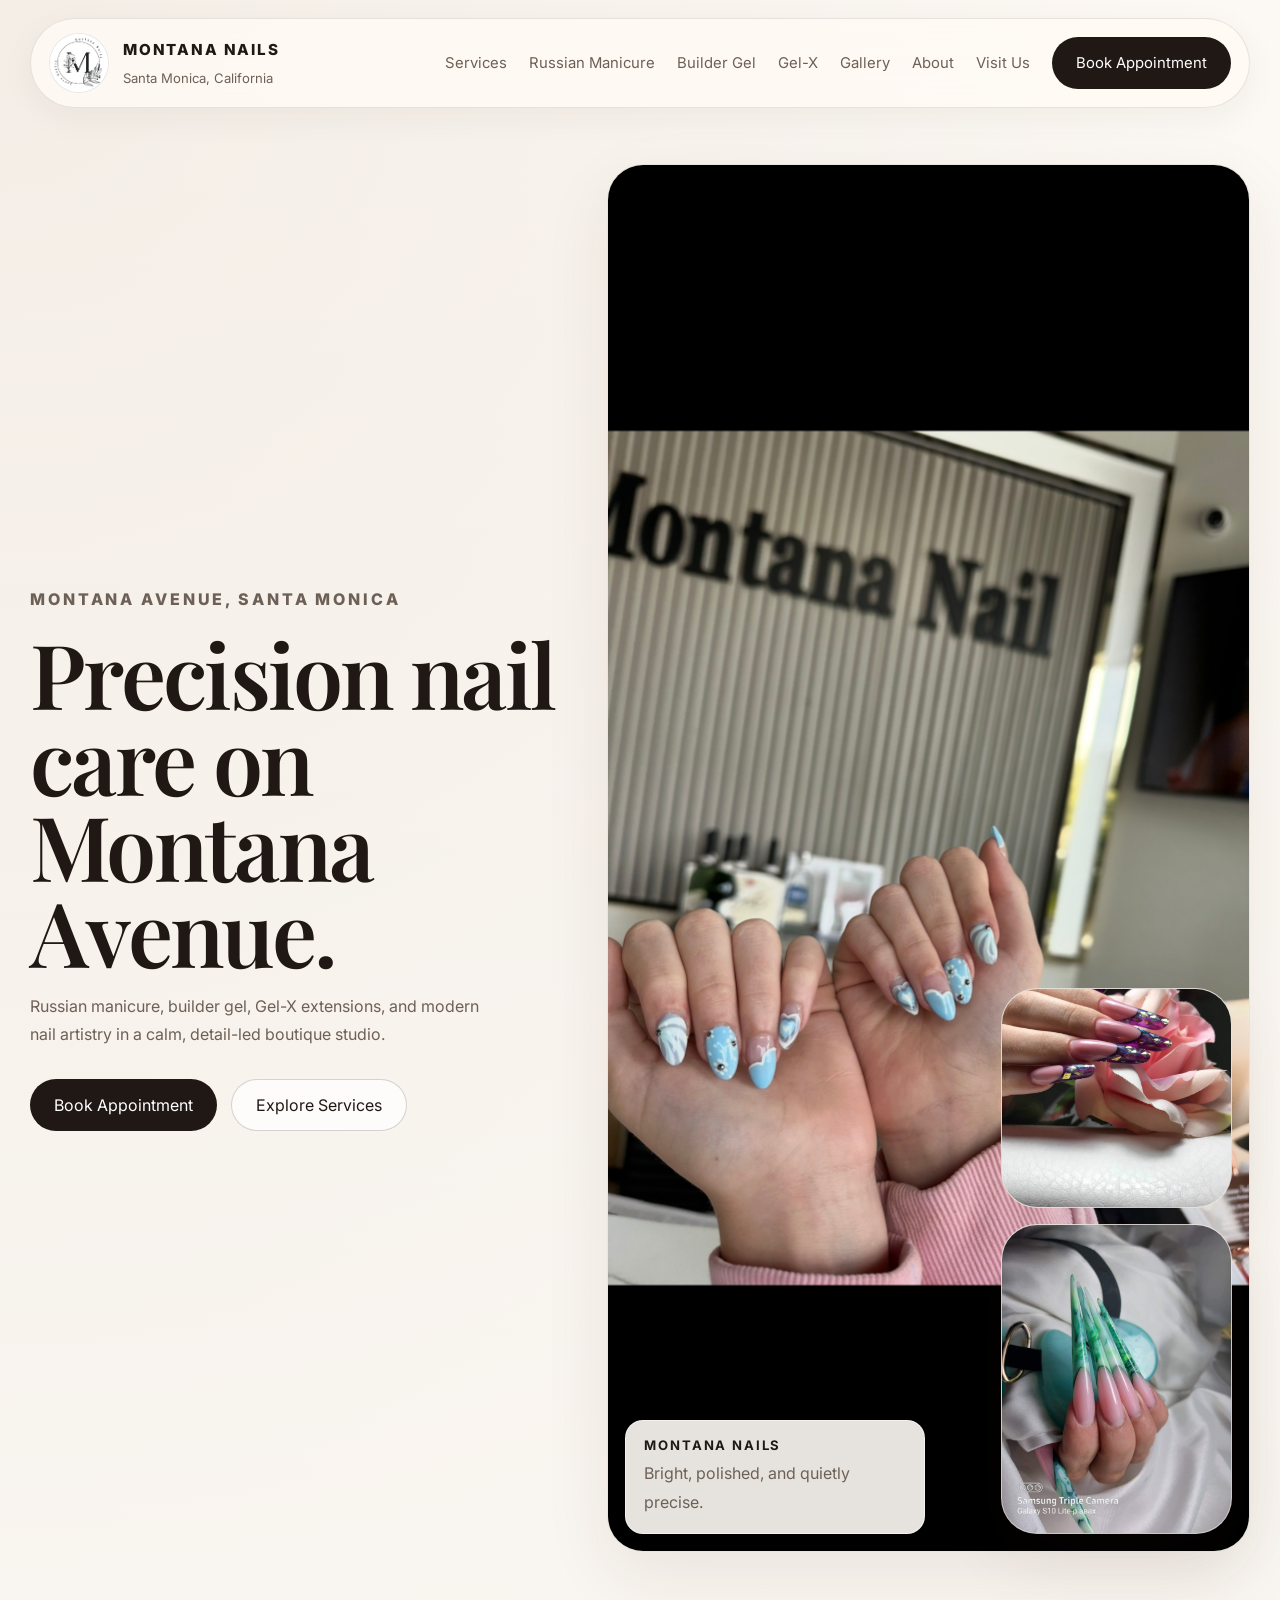
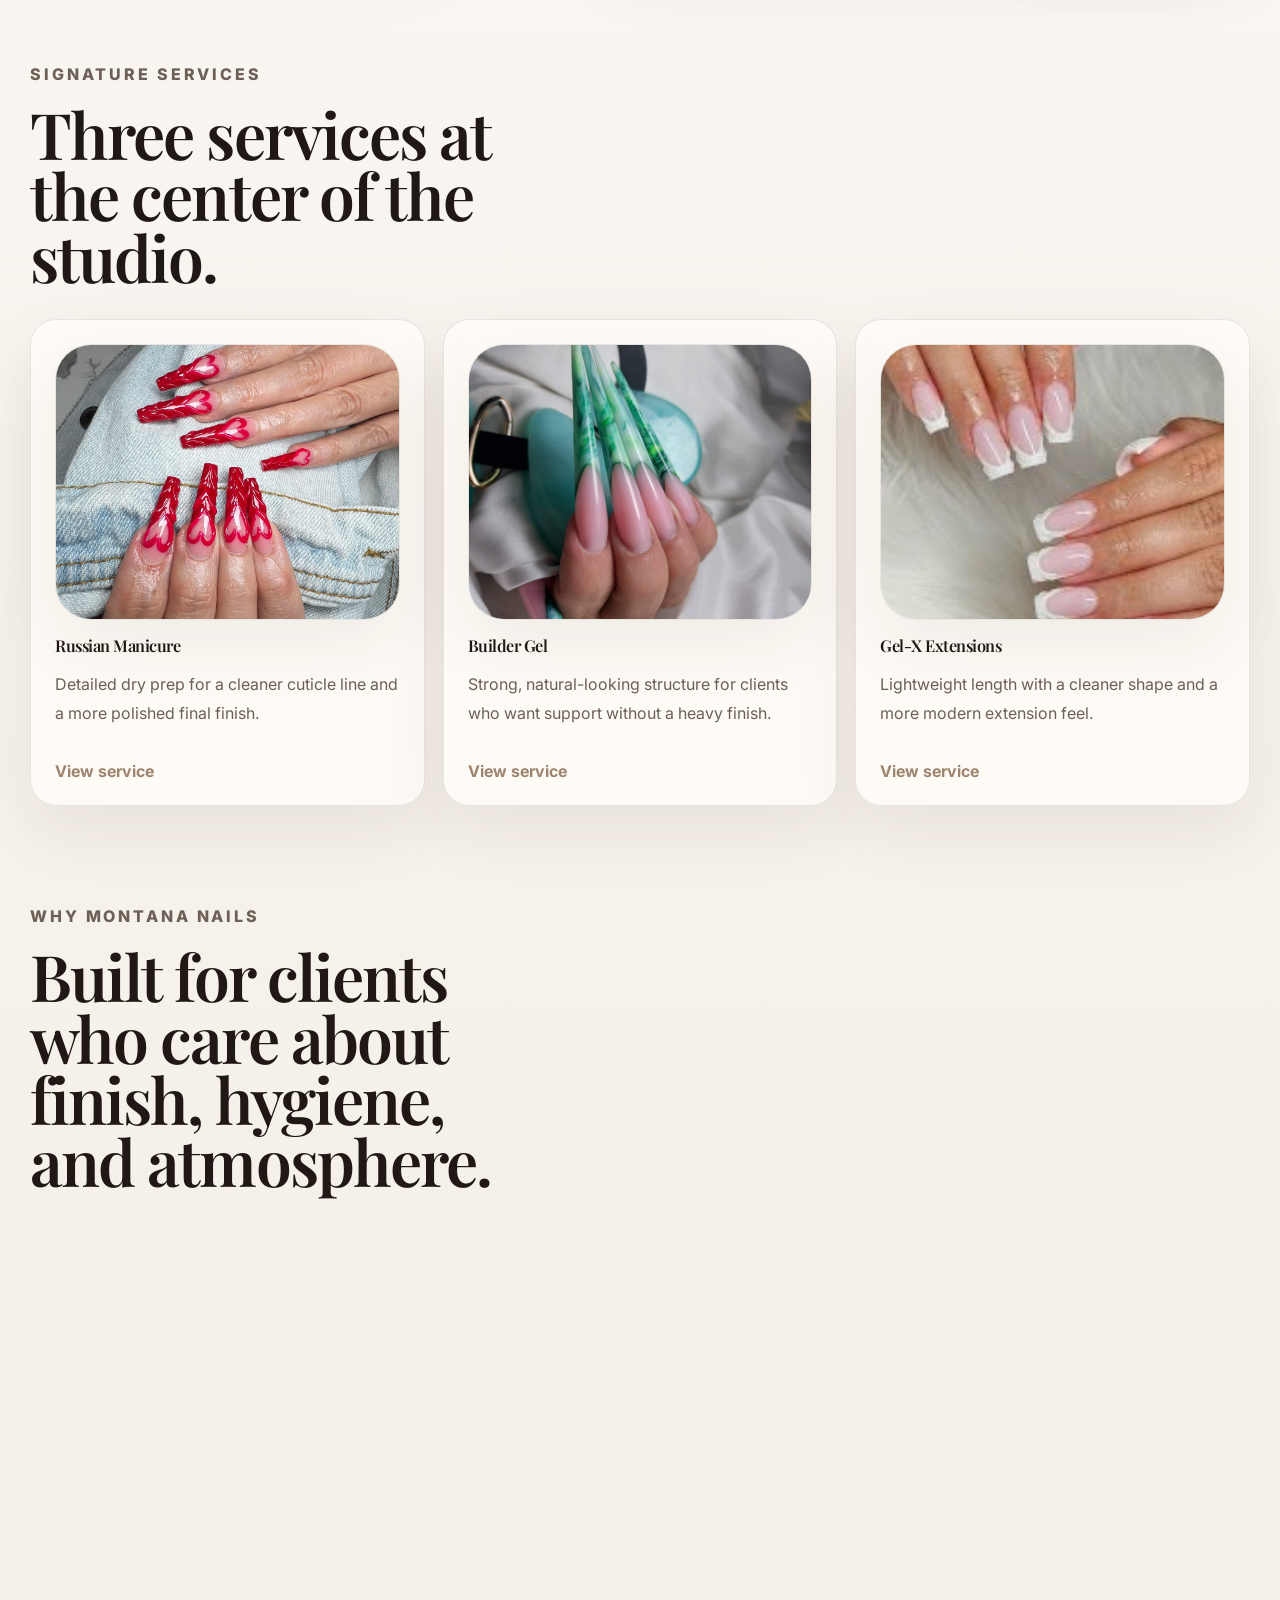
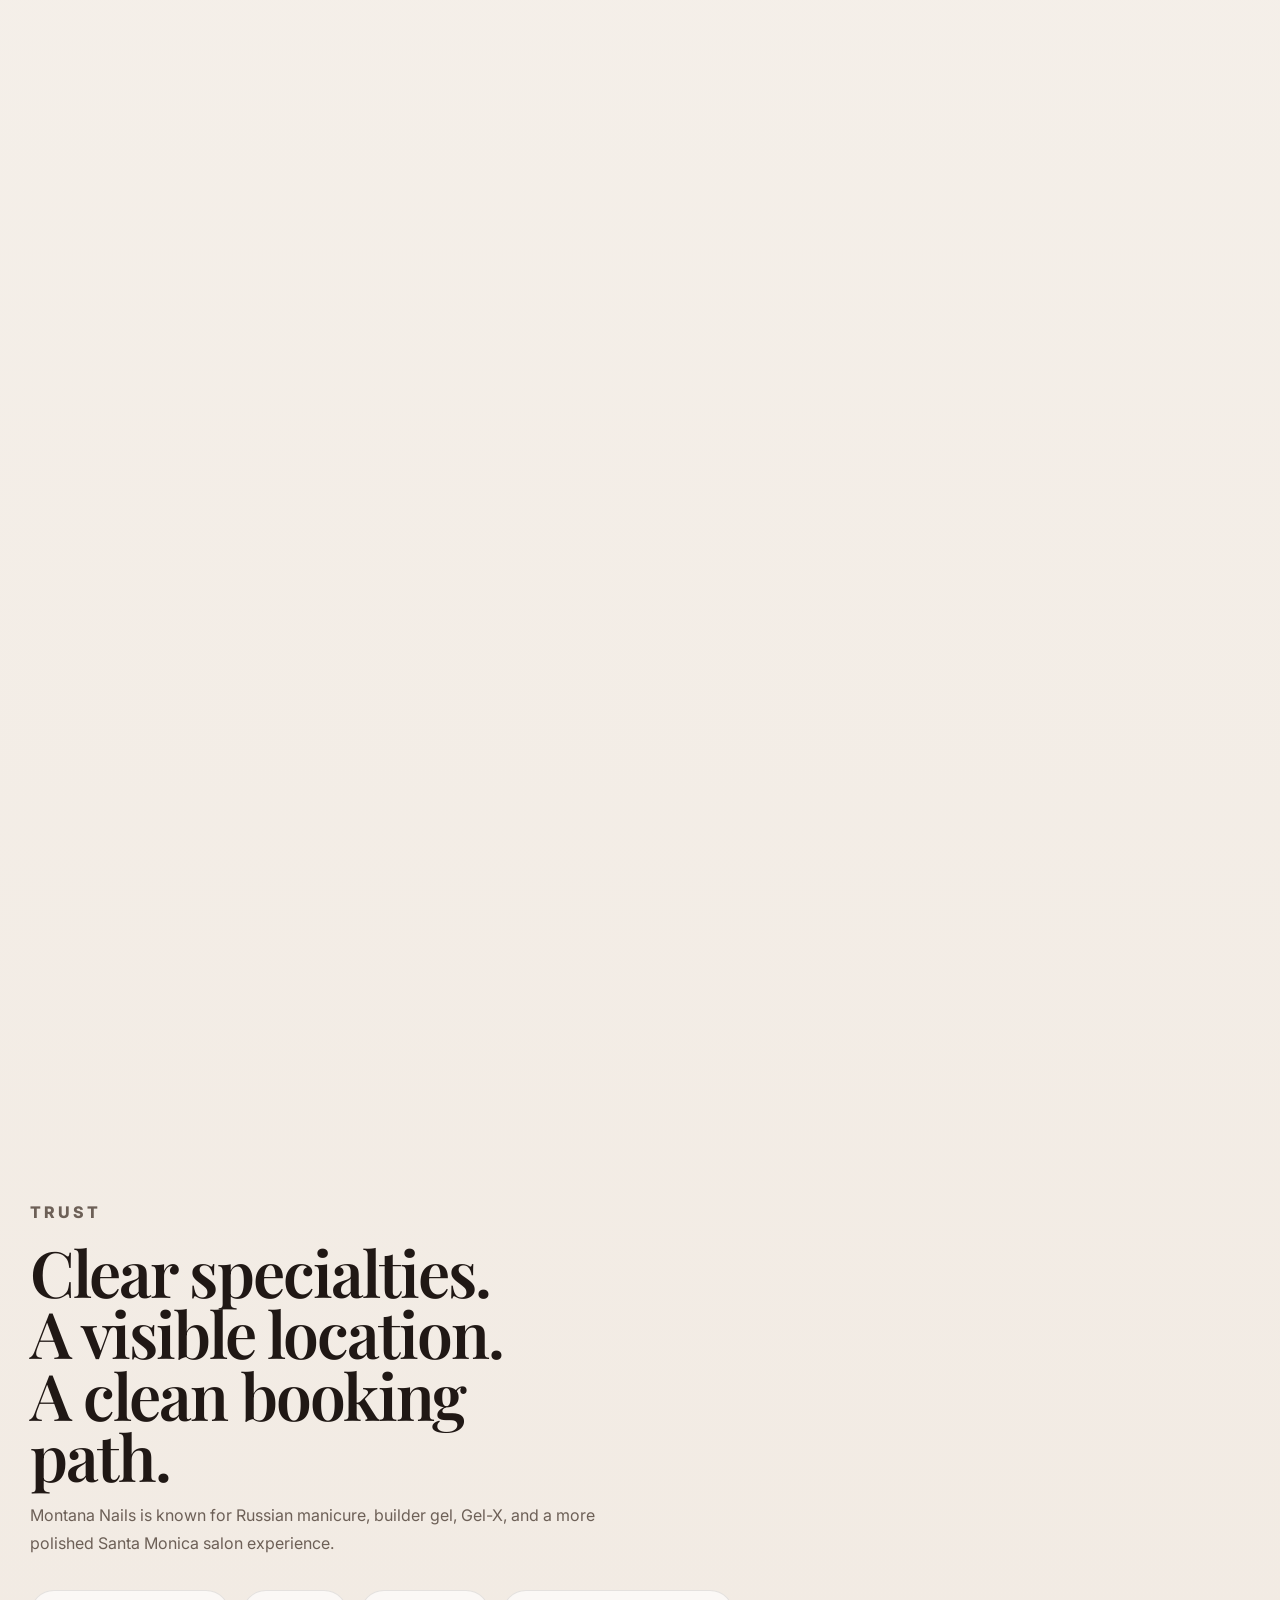
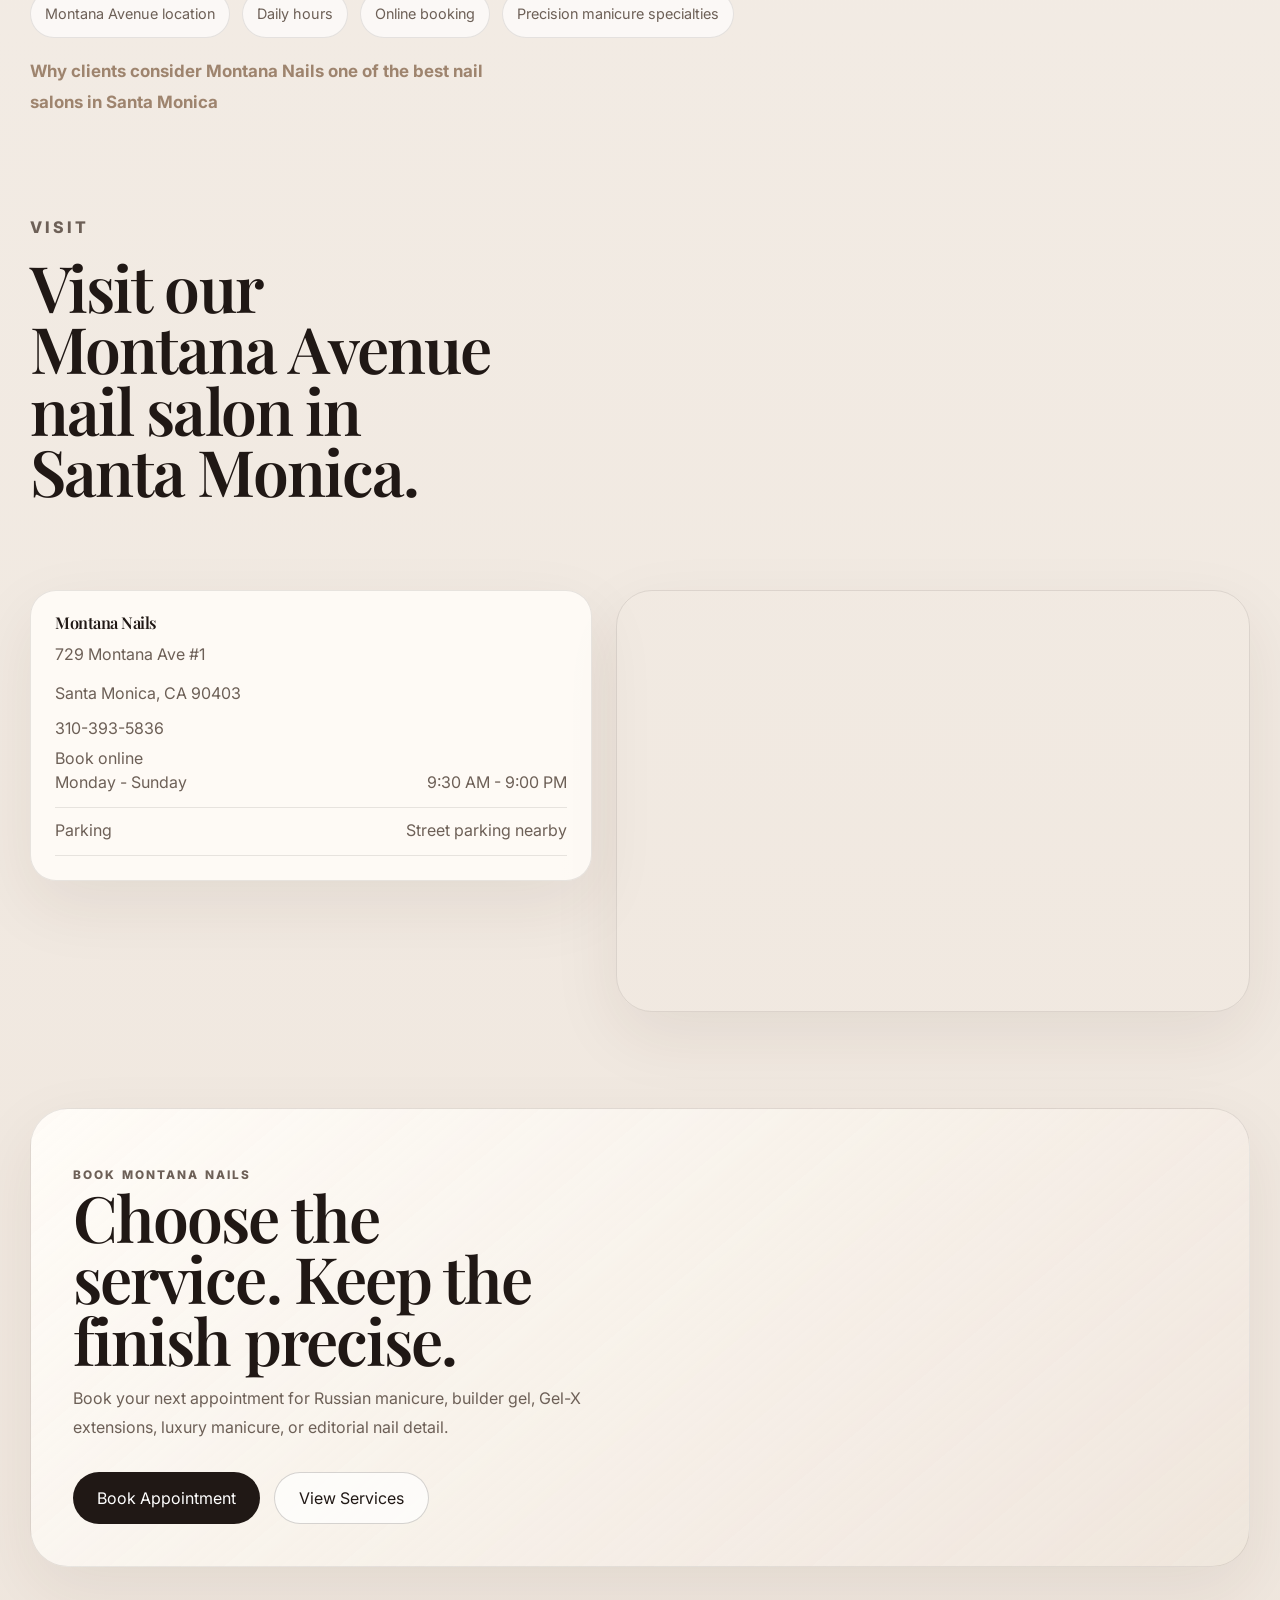
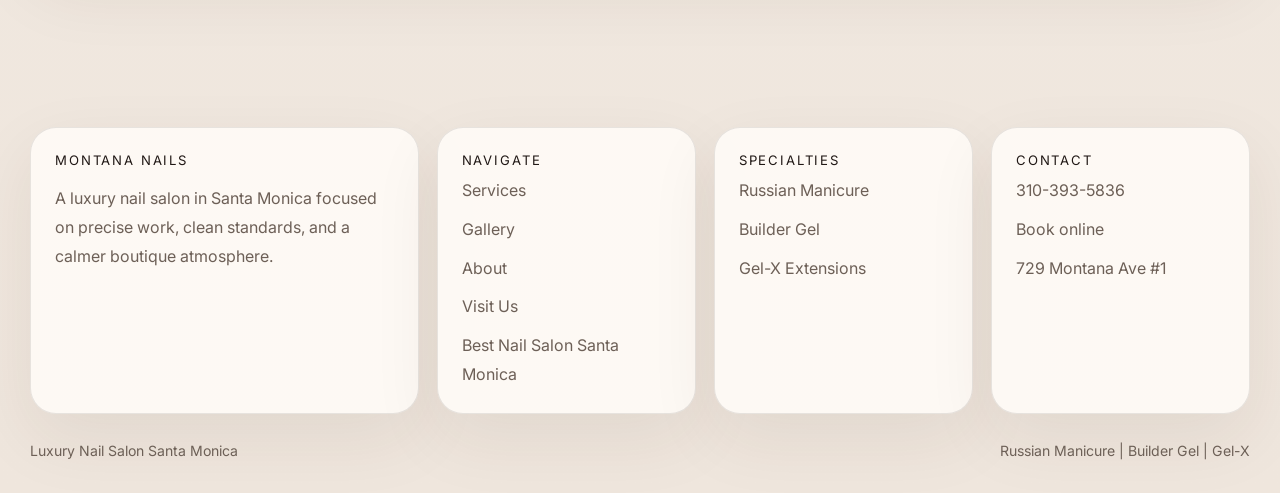
==== commit bf626799: "update site with SEO pages" ====
--- a/index.html
+++ b/index.html
@@ -207,6 +207,9 @@
           <span class="badge">Online booking</span>
           <span class="badge">Precision manicure specialties</span>
         </div>
+        <p class="hero-subtext">
+          <a class="button-link" href="best-nail-salon-santa-monica.html">Why clients consider Montana Nails one of the best nail salons in Santa Monica</a>
+        </p>
       </section>
 
       <section class="section">
@@ -266,6 +269,7 @@
               <li><a href="gallery.html">Gallery</a></li>
               <li><a href="about.html">About</a></li>
               <li><a href="contact.html">Visit Us</a></li>
+              <li><a href="best-nail-salon-santa-monica.html">Best Nail Salon Santa Monica</a></li>
             </ul>
           </article>
           <article class="footer-card">
--- a/styles.css
+++ b/styles.css
@@ -141,6 +141,11 @@
   transform: translateY(-1px);
 }
 
+.site-nav a.nav-cta,
+.site-nav a.nav-cta:hover {
+  color: #fff;
+}
+
 .nav-toggle {
   display: none;
   width: 48px;
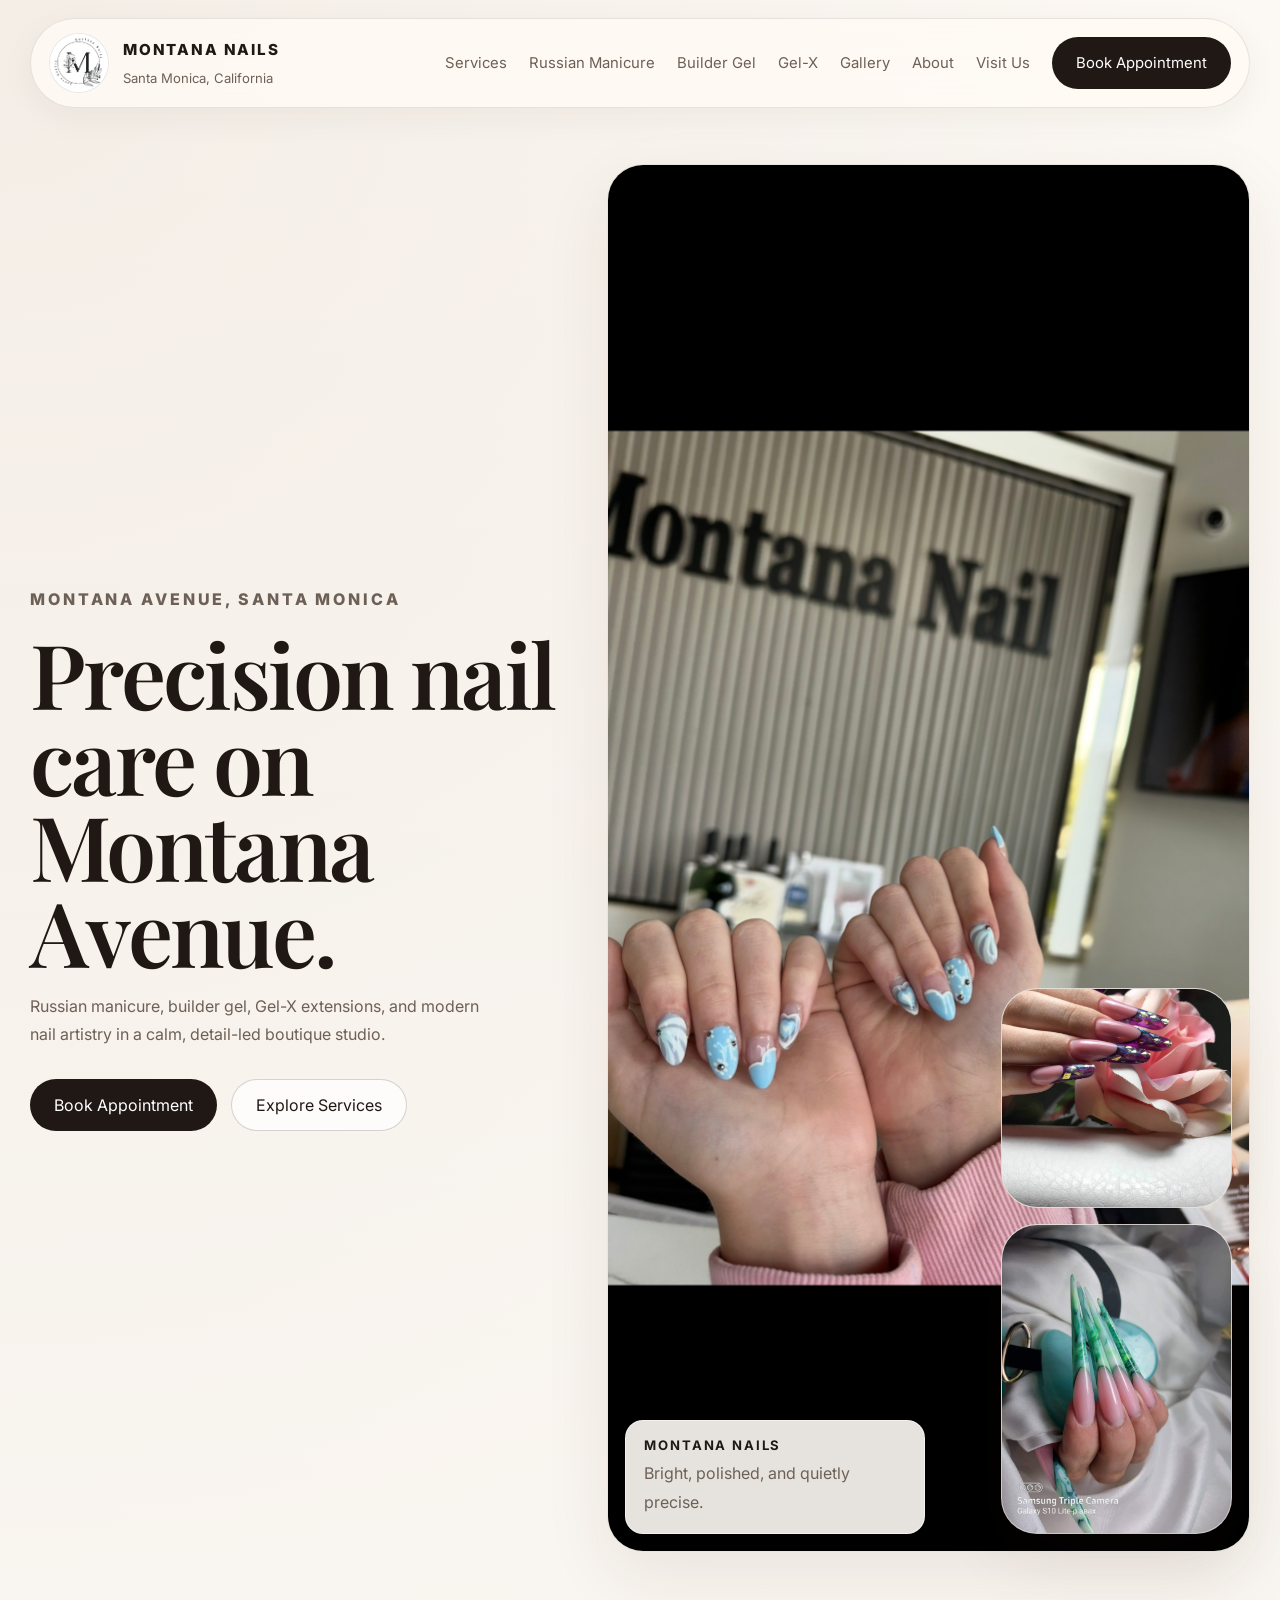
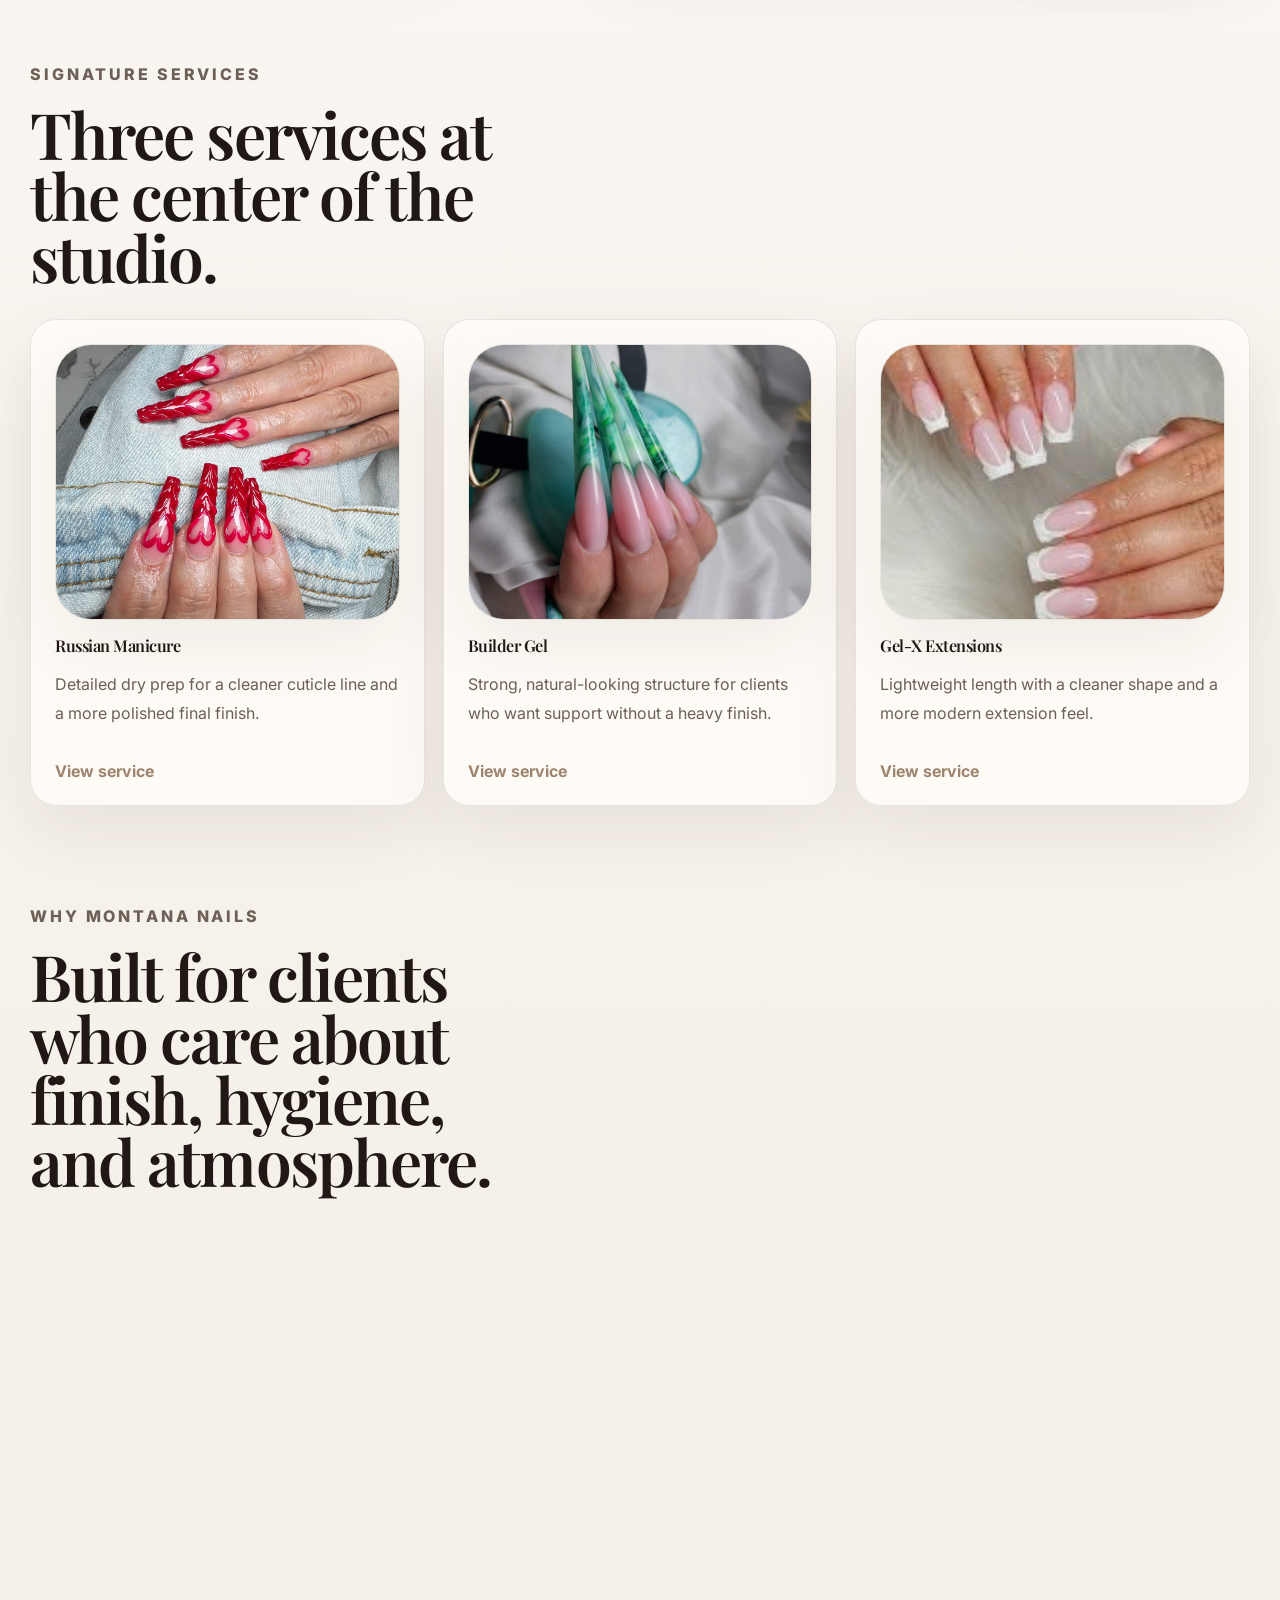
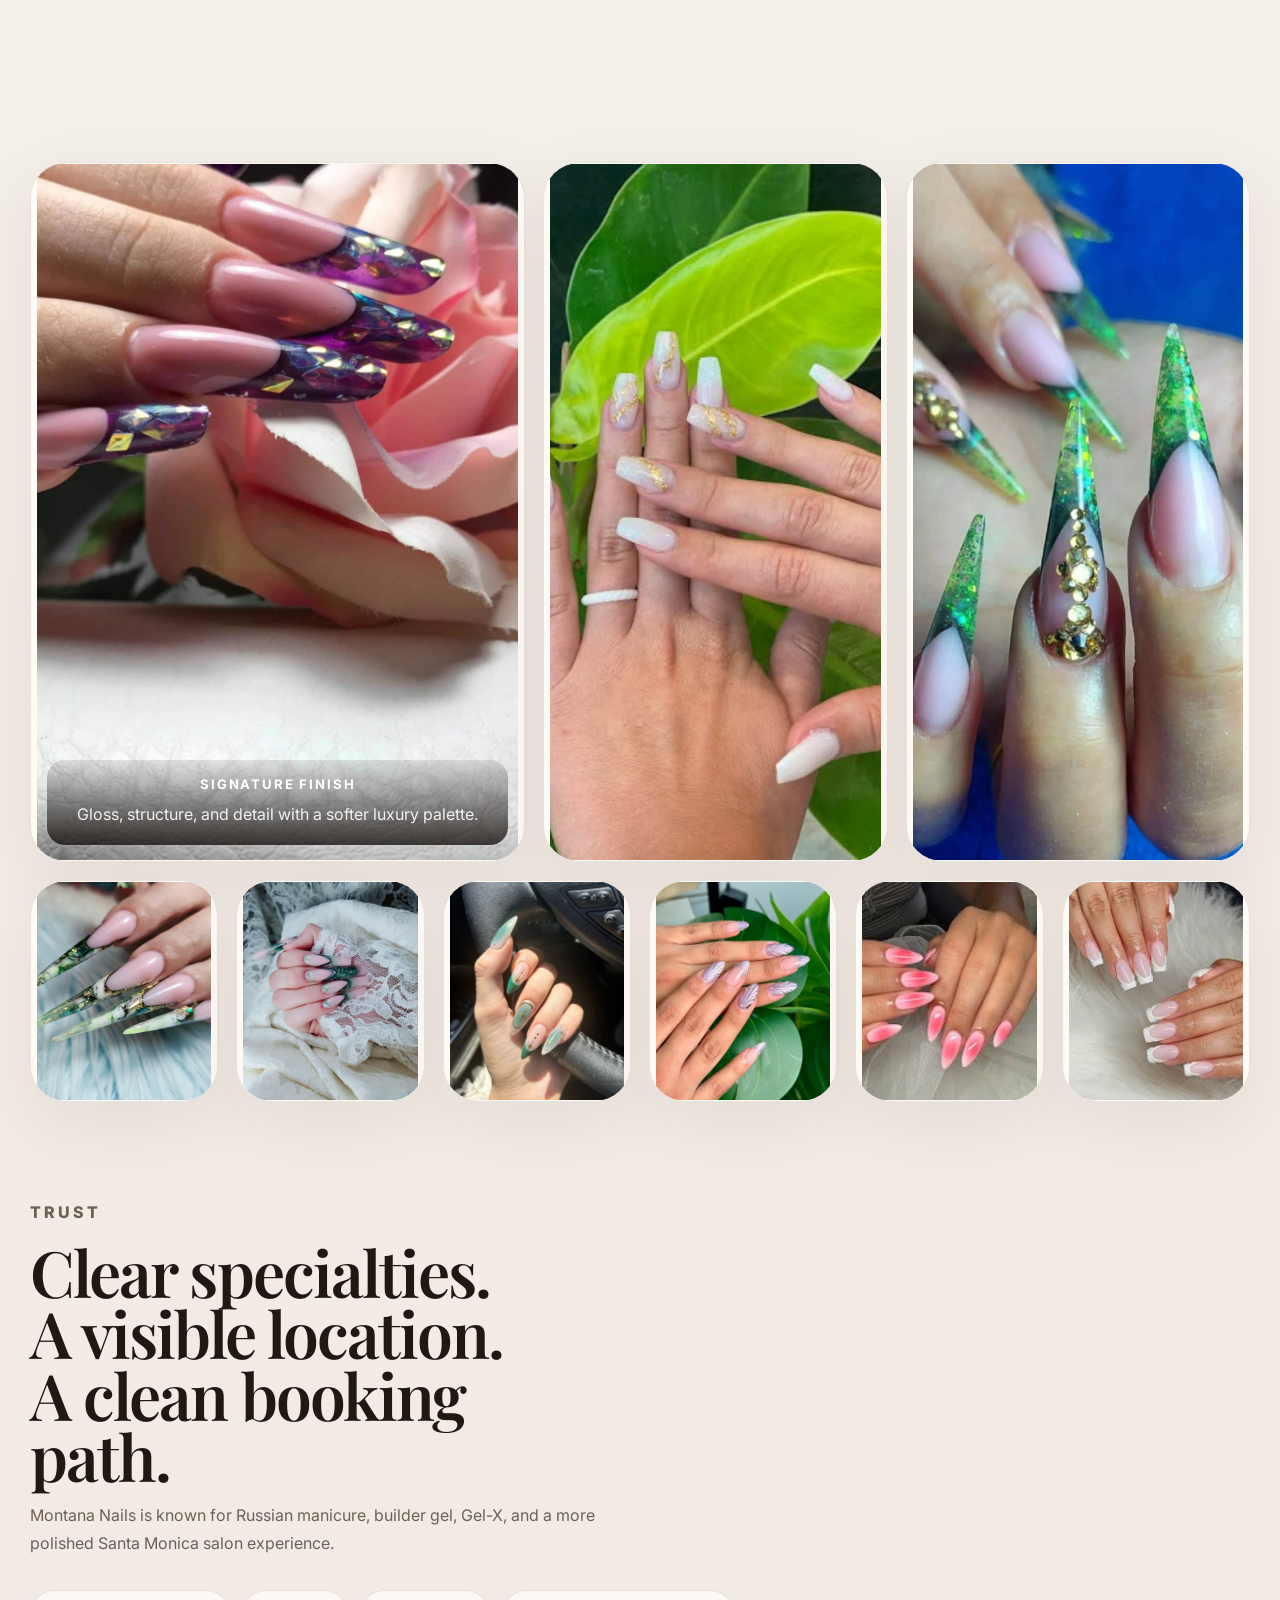
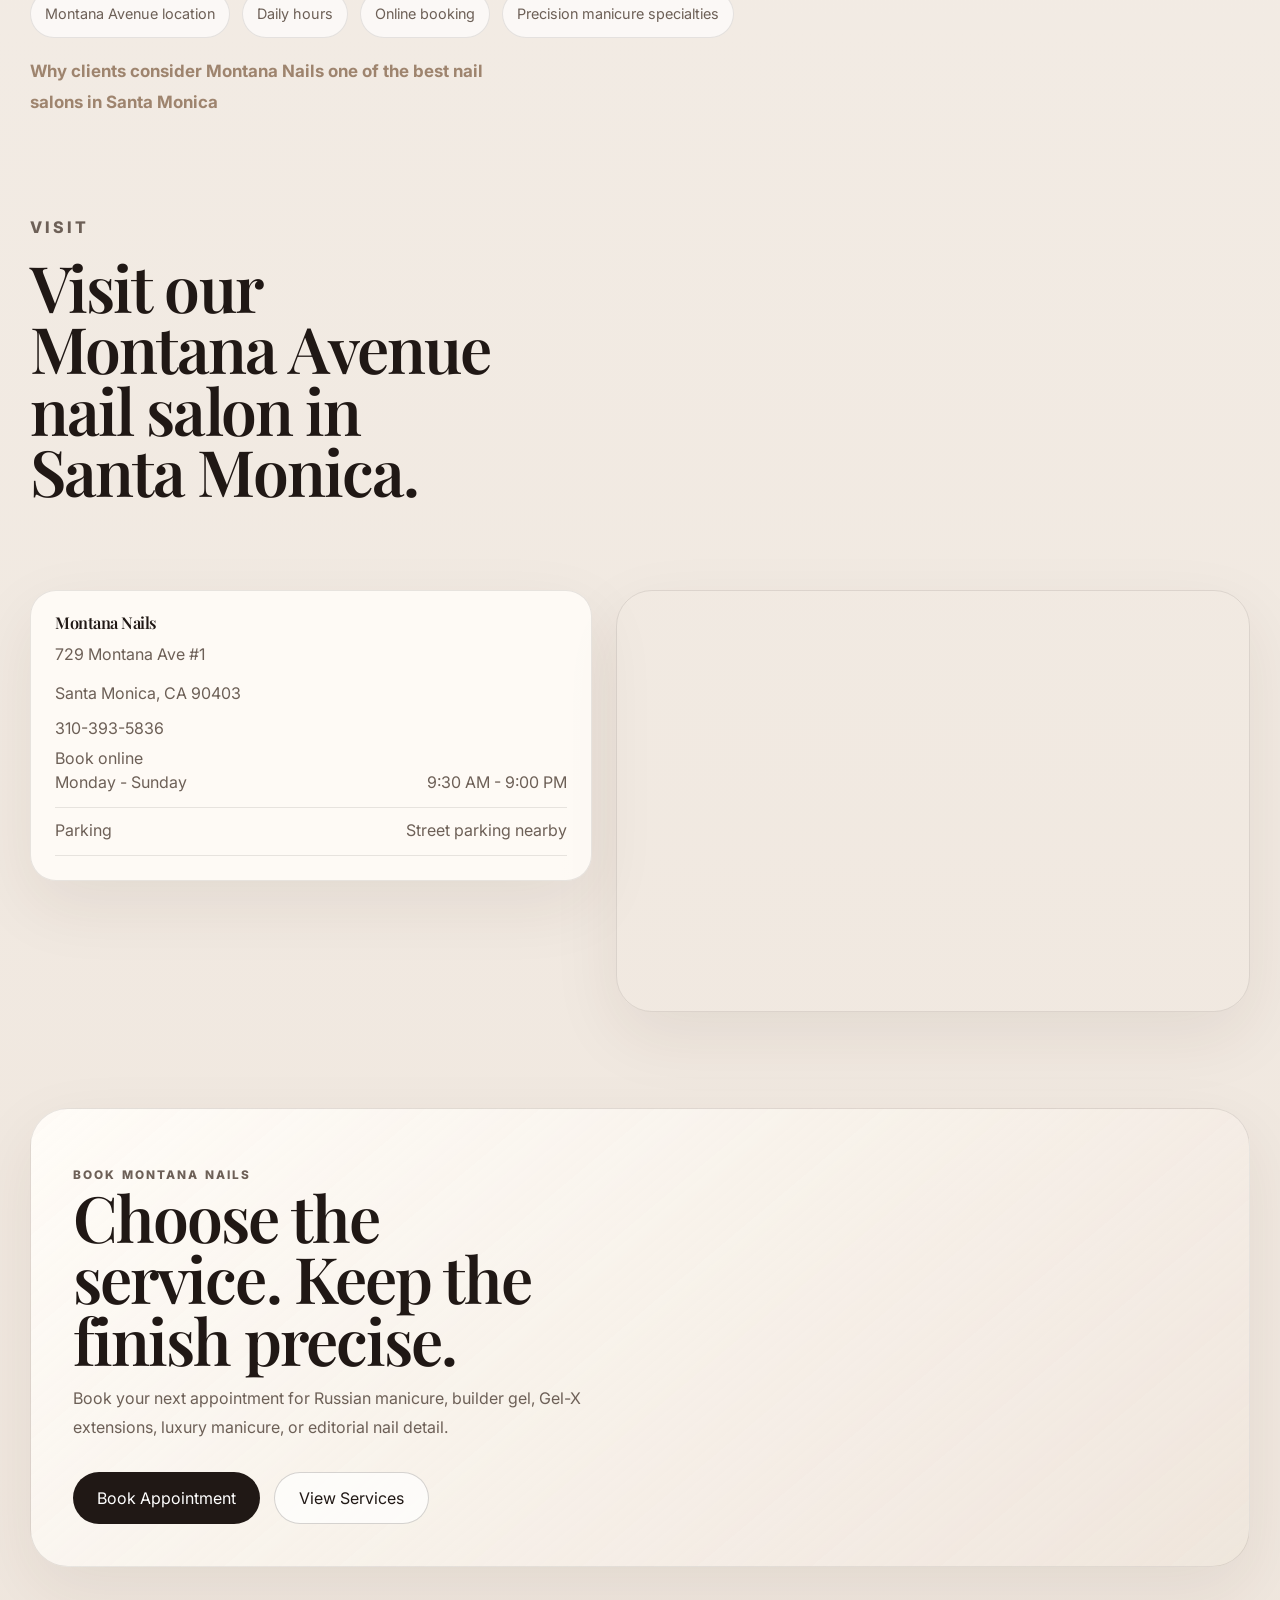
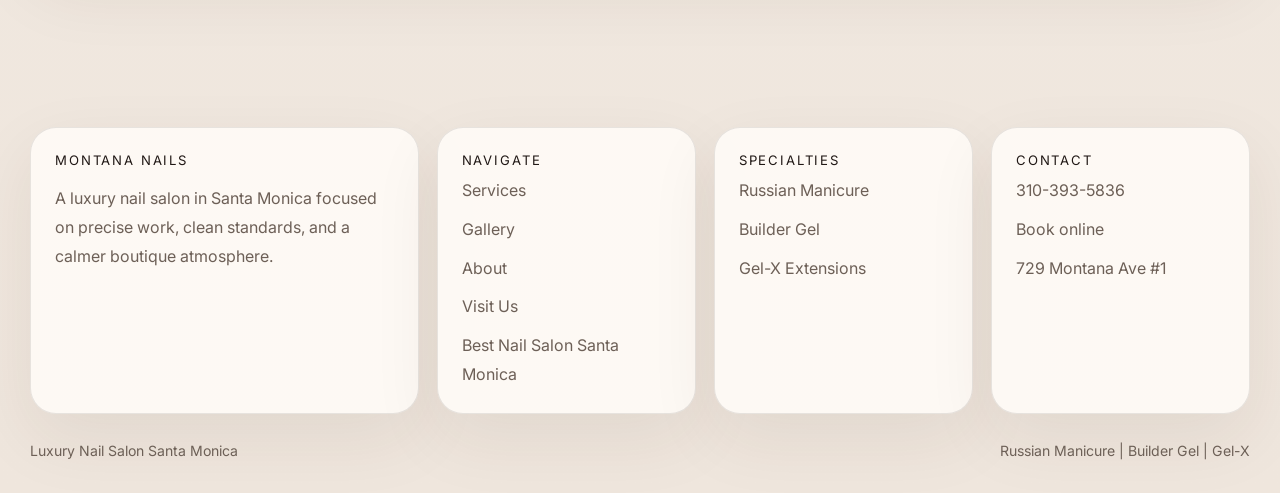
==== commit 9f84db85: "Add Google Analytics tracking" ====
--- a/index.html
+++ b/index.html
@@ -3,6 +3,15 @@
   <head>
     <meta charset="UTF-8" />
     <meta name="viewport" content="width=device-width, initial-scale=1.0" />
+    <script async src="https://www.googletagmanager.com/gtag/js?id=G-6XC97CBXNN"></script>
+    <script>
+      window.dataLayer = window.dataLayer || [];
+      function gtag() {
+        dataLayer.push(arguments);
+      }
+      gtag("js", new Date());
+      gtag("config", "G-6XC97CBXNN");
+    </script>
     <title>Montana Nails | Luxury Nail Salon on Montana Ave Santa Monica</title>
     <meta
       name="description"
